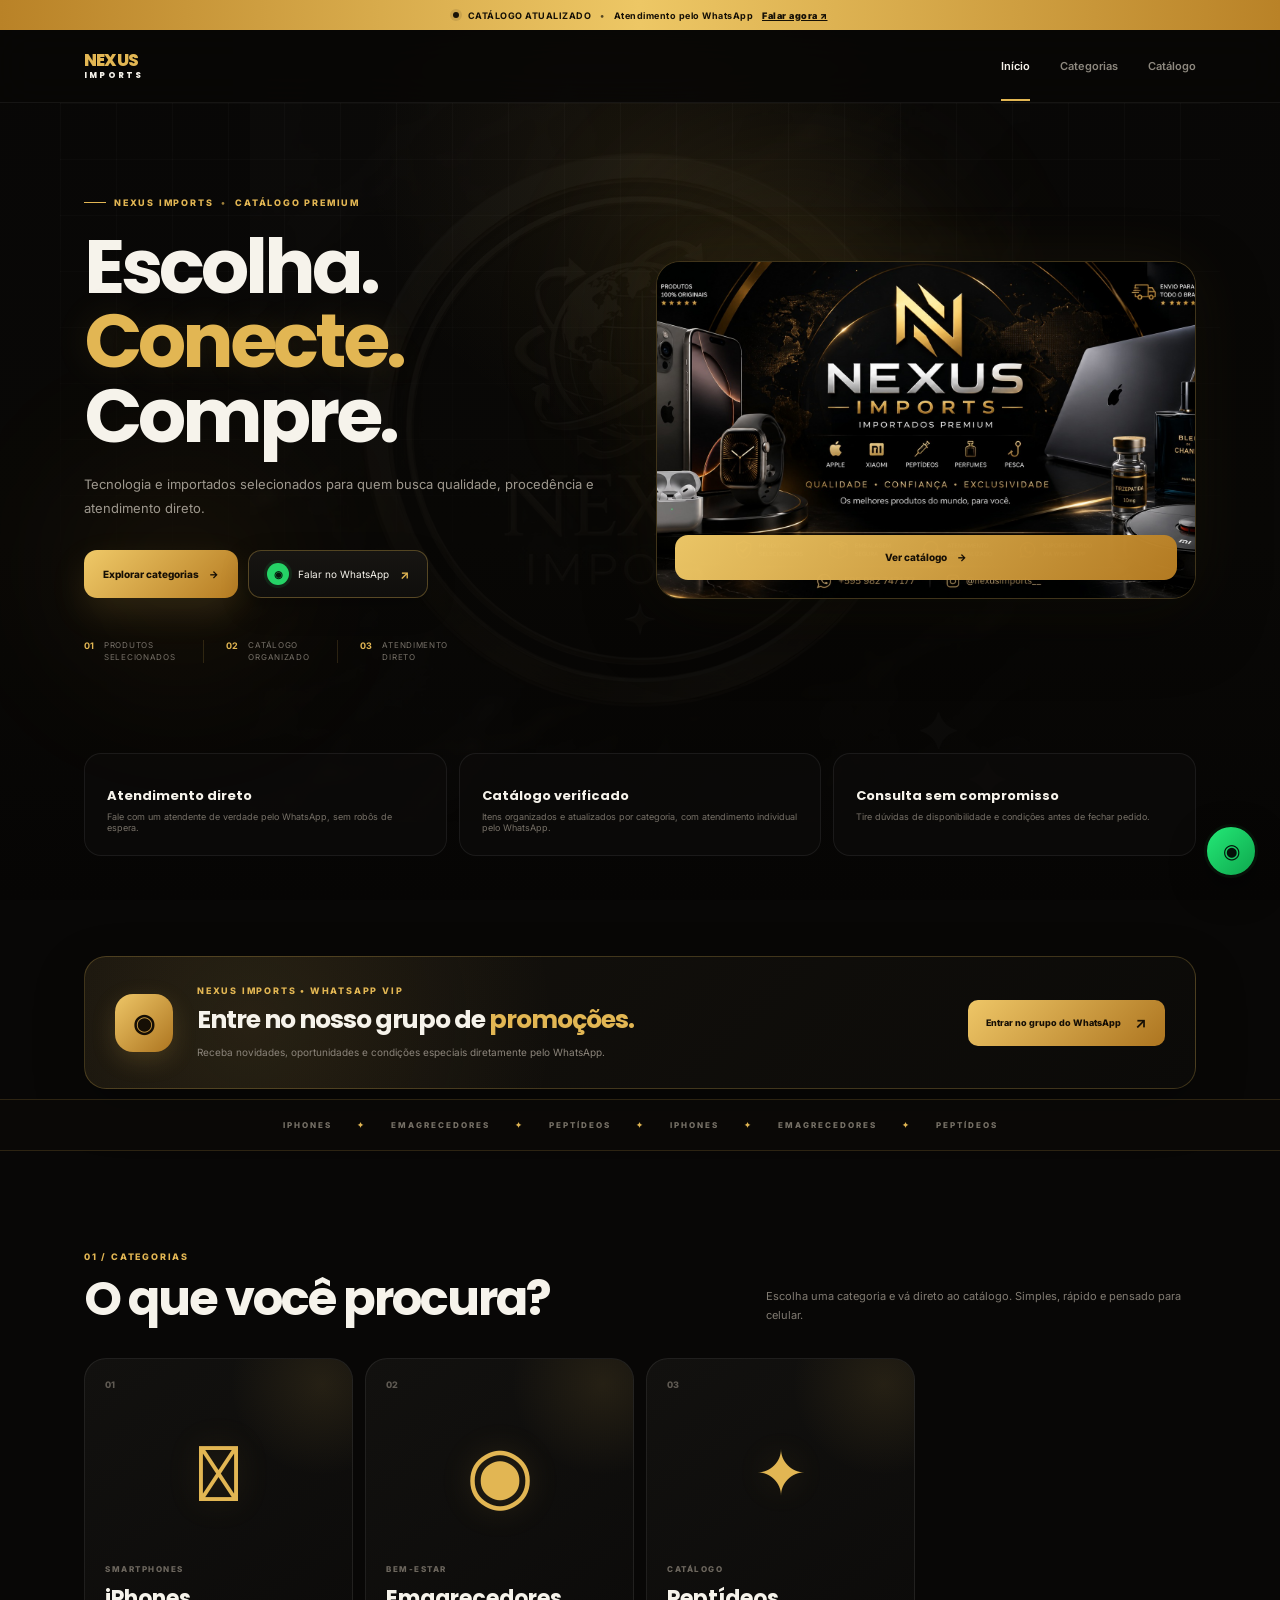
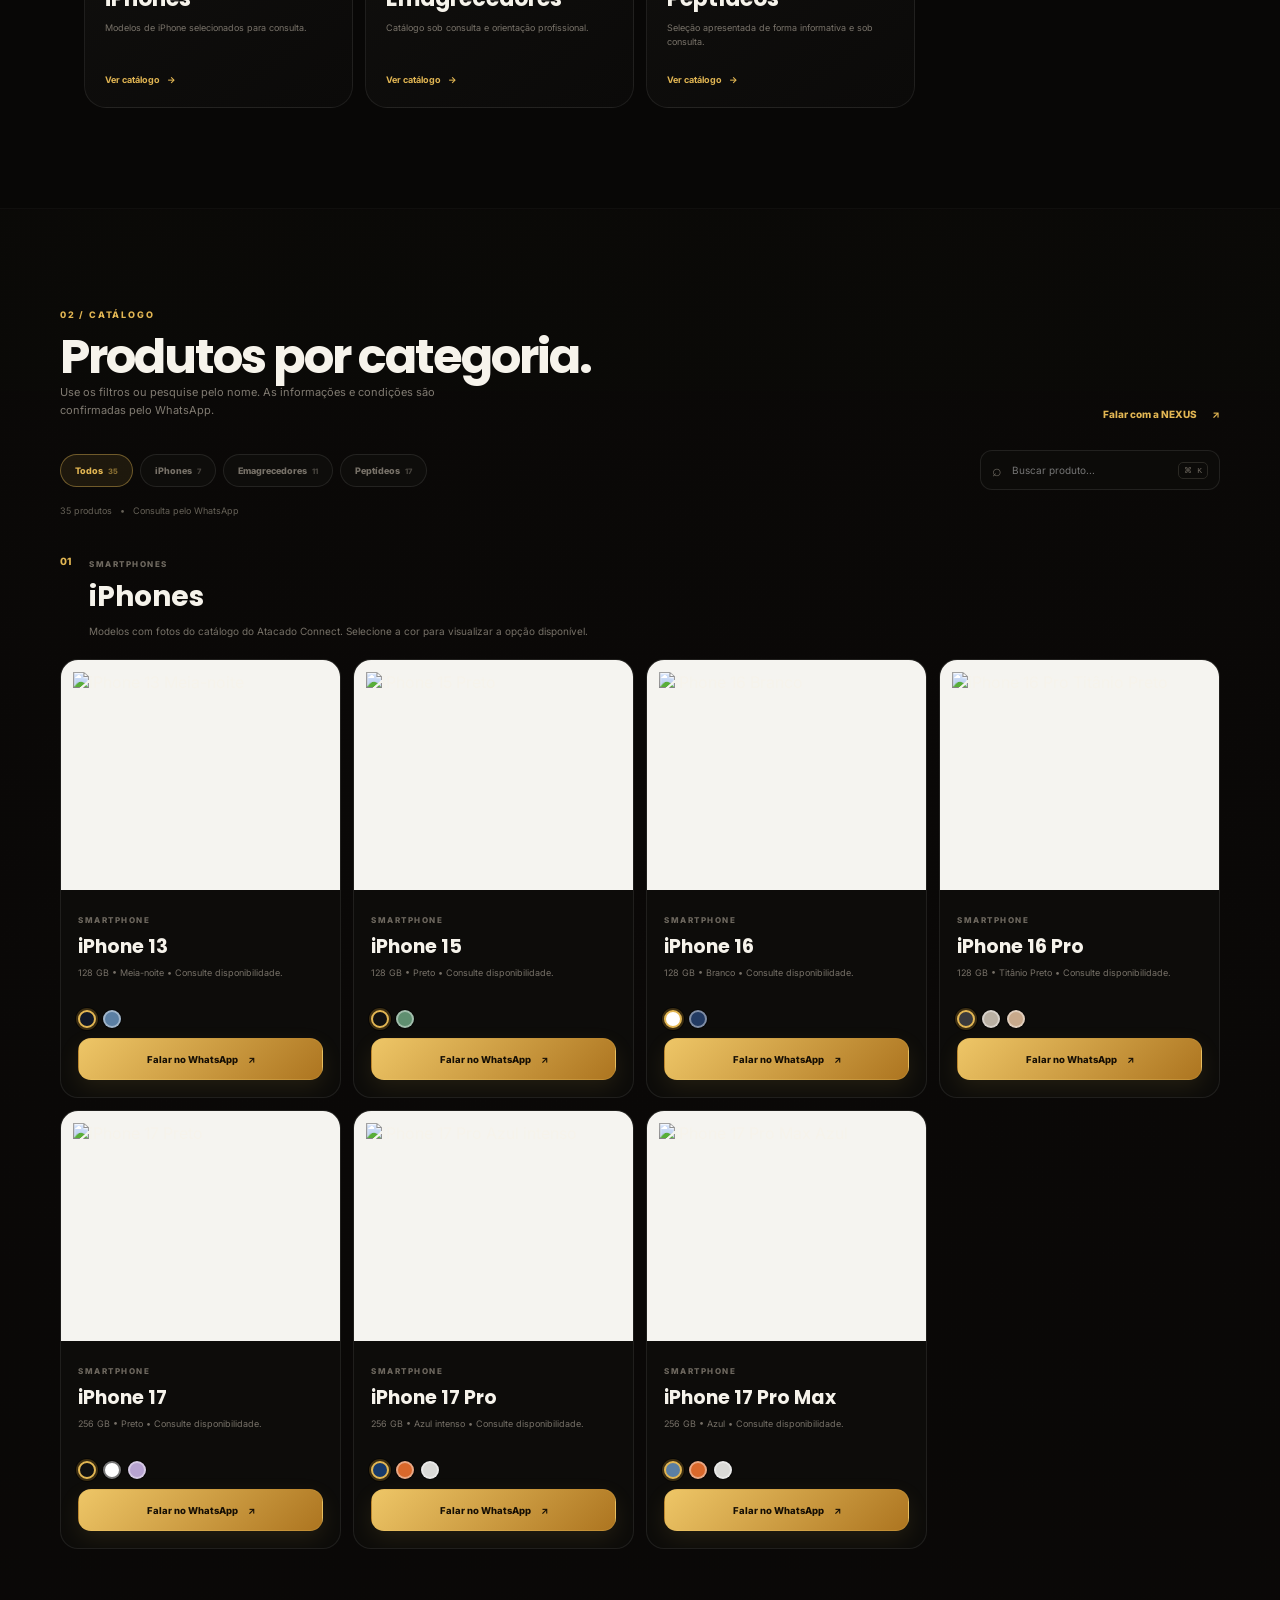
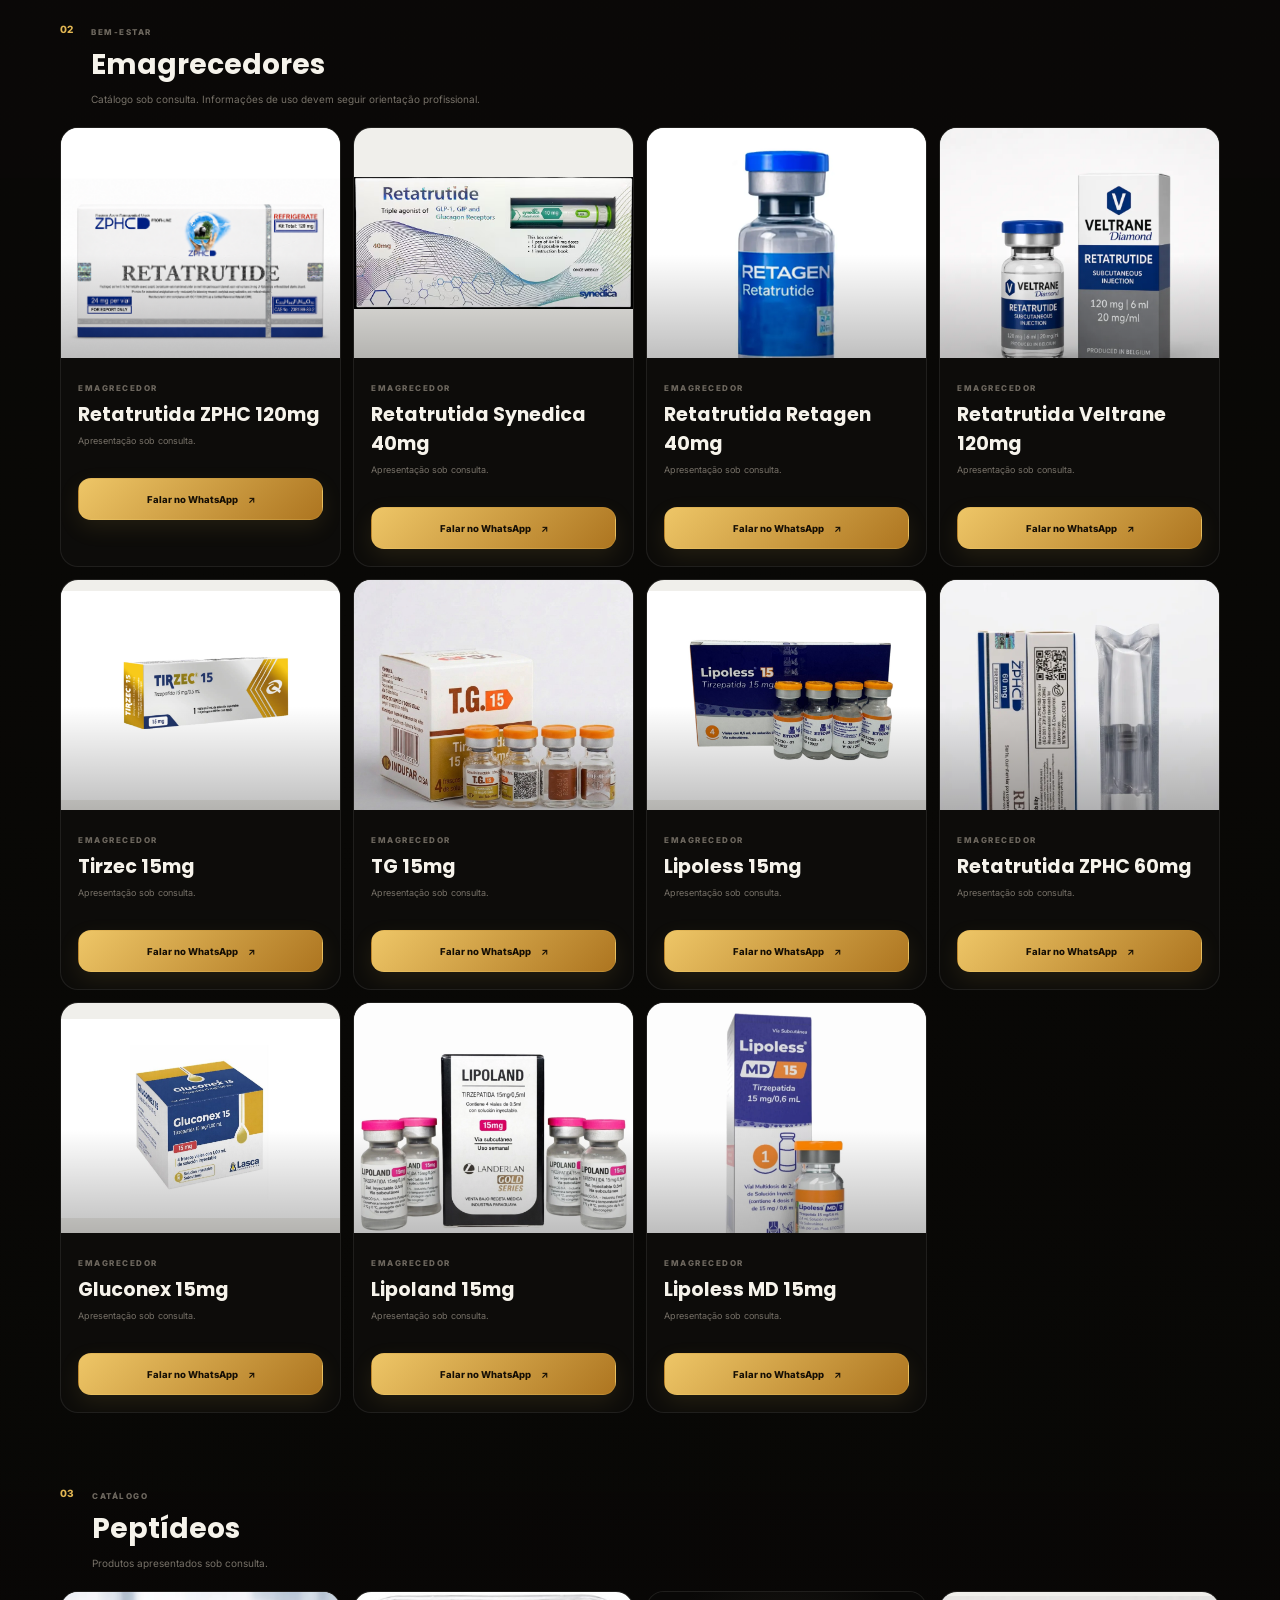
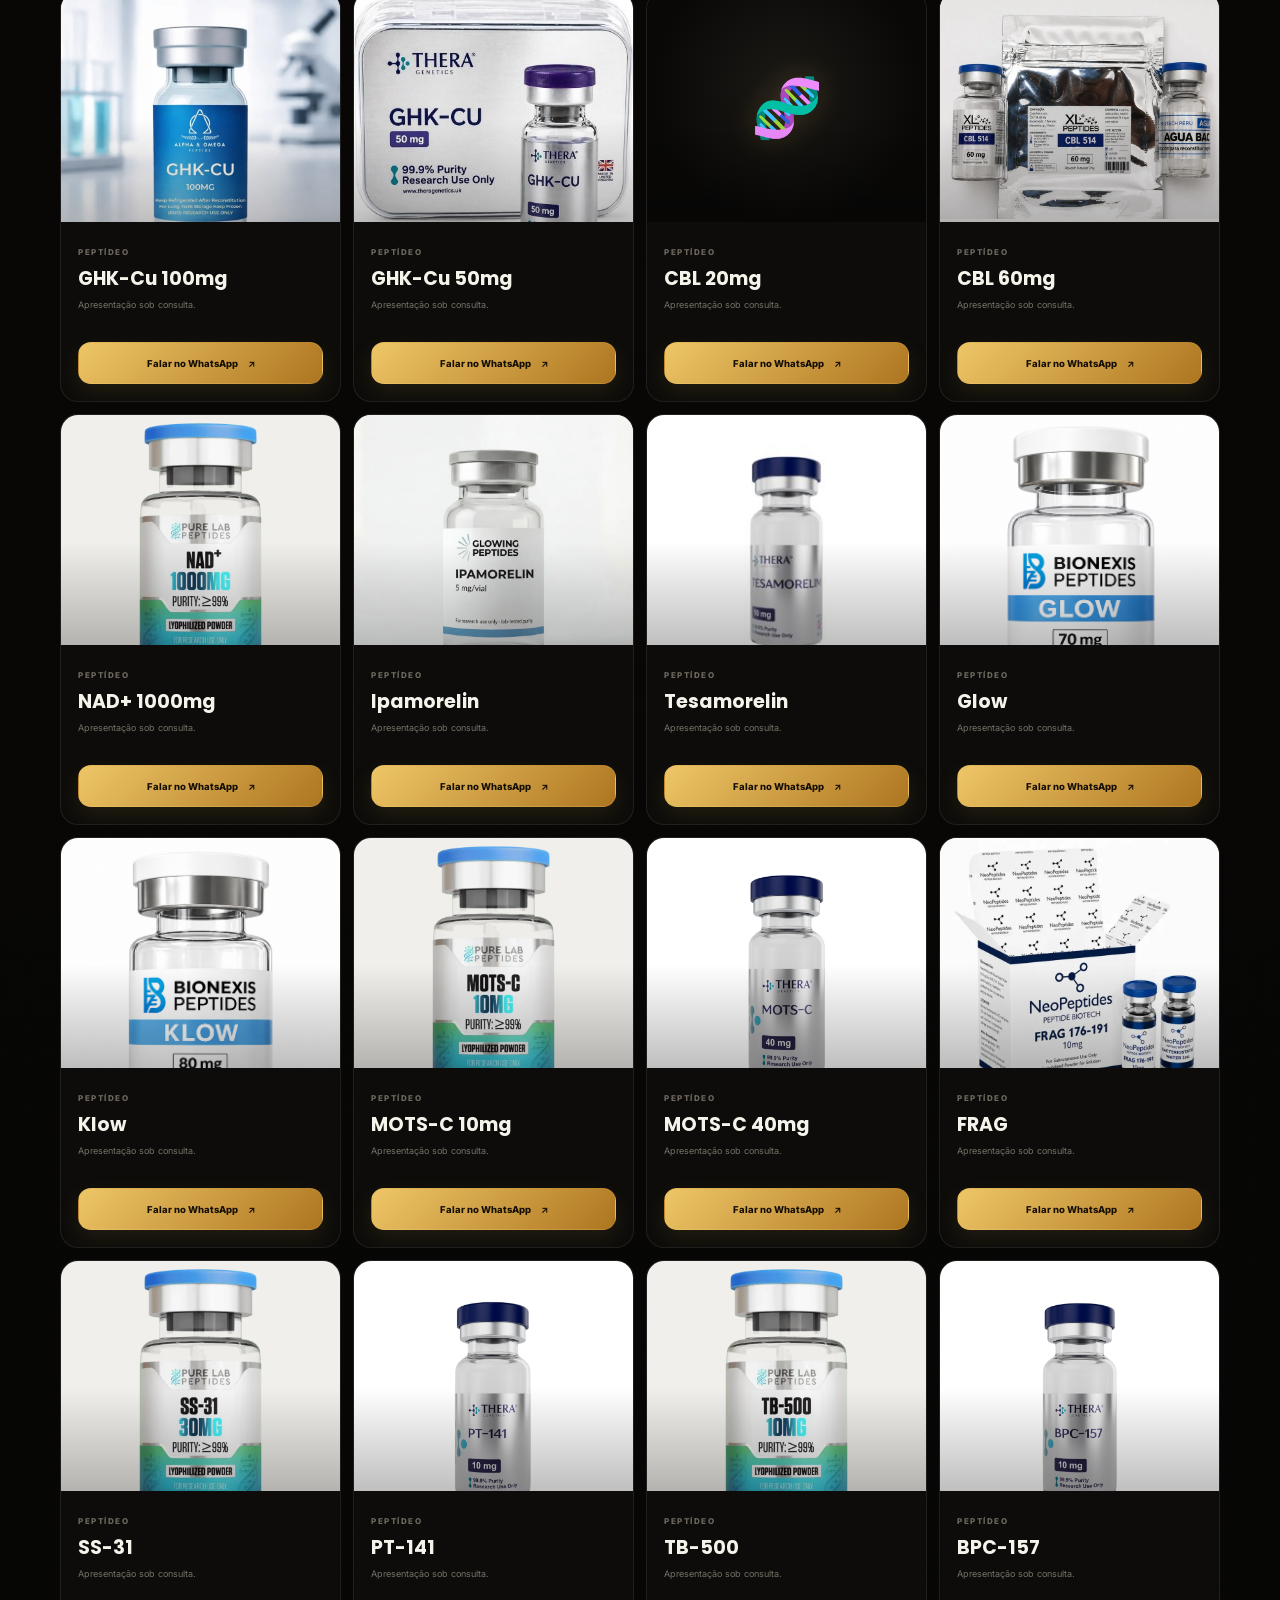
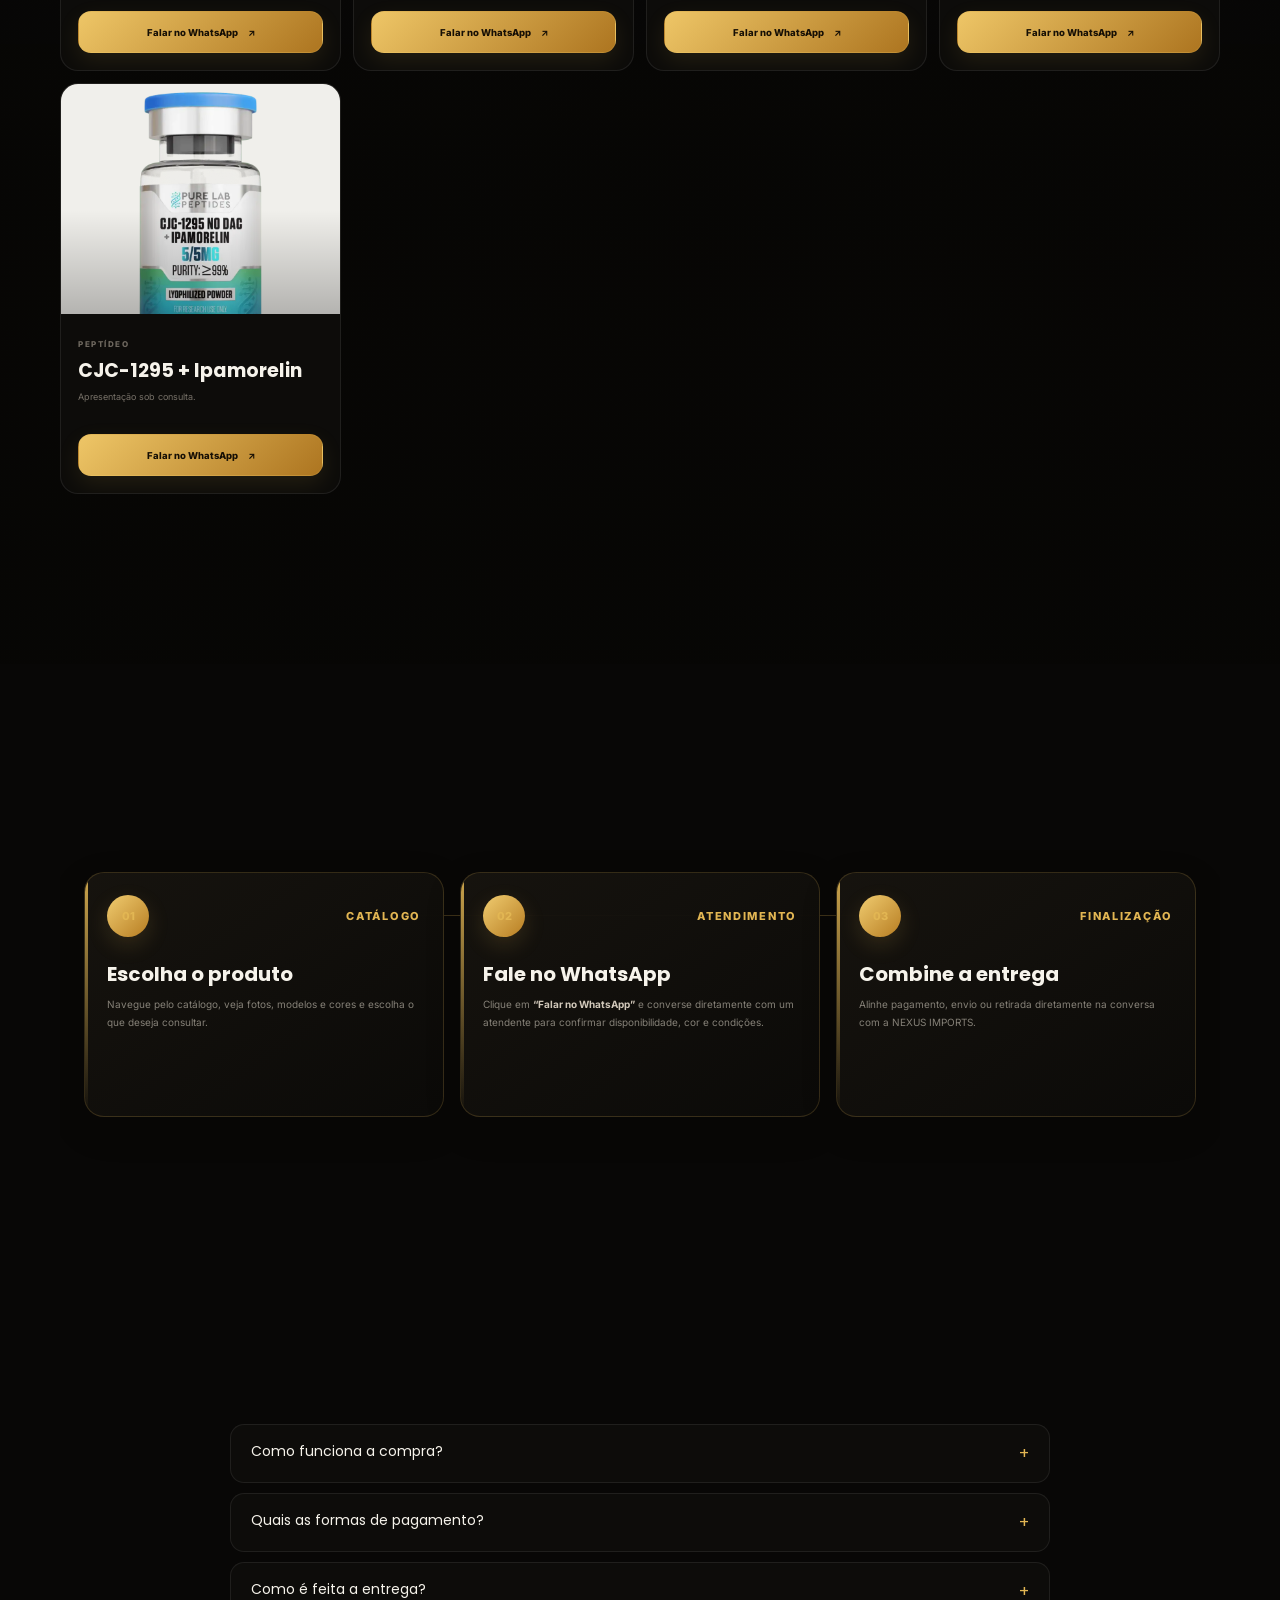
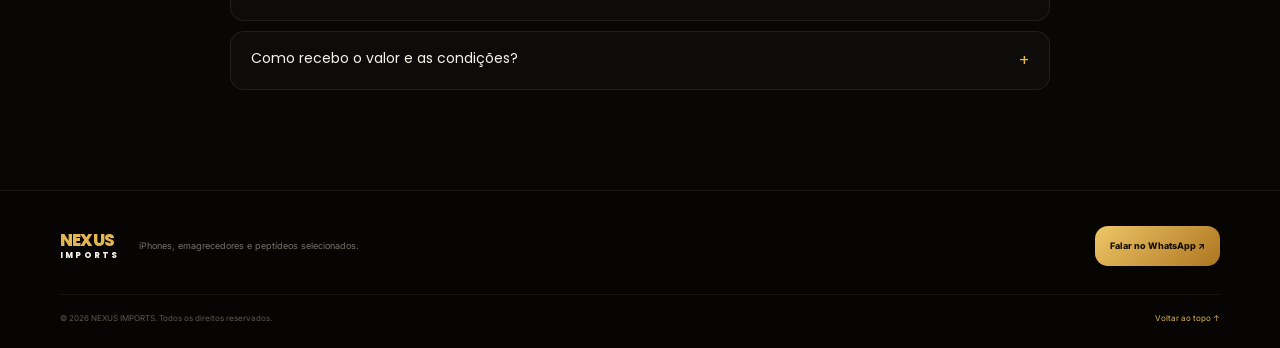
==== index.html @ c7cfa068 "Add files via upload" ====
<!DOCTYPE html>

<html lang="pt-BR">
<head>
<meta charset="utf-8"/>
<meta content="width=device-width, initial-scale=1.0, viewport-fit=cover" name="viewport"/>
<meta content="#080706" name="theme-color"/>
<meta content="NEXUS IMPORTS — catálogo premium de tecnologia e produtos importados. Consulte categorias e fale conosco pelo WhatsApp." name="description"/>
<meta content="NEXUS IMPORTS | Catálogo Premium" property="og:title"/>
<meta content="Tecnologia e importados selecionados. Explore o catálogo da NEXUS IMPORTS." property="og:description"/>
<meta content="website" property="og:type"/>
<meta content="assets/images/branding/nexus-hero.png" property="og:image"/>
<meta content="summary_large_image" name="twitter:card"/>
<title>NEXUS IMPORTS | Catálogo Premium</title>
<link href="assets/images/branding/nexus-logo.png" rel="icon"/>
<link href="https://fonts.googleapis.com" rel="preconnect"/>
<link crossorigin="" href="https://fonts.gstatic.com" rel="preconnect"/>
<link href="https://fonts.googleapis.com/css2?family=Inter:wght@400;500;600;700;800&amp;family=Poppins:wght@500;600;700;800&amp;display=swap" rel="stylesheet"/>
<link href="style.css" rel="stylesheet"/>
<script async="" src="https://www.googletagmanager.com/gtag/js?id=G-PEY85QZ86X"></script>
<script>
window.dataLayer = window.dataLayer || [];
function gtag(){dataLayer.push(arguments);}
gtag('js', new Date());
gtag('config', 'G-PEY85QZ86X');
</script>
</head>
<body>
<div class="announcement">
<span class="live-dot"></span><strong>CATÁLOGO ATUALIZADO</strong>
<span class="announcement-sep">•</span><span>Atendimento pelo WhatsApp</span>
<a data-wa-link="" href="#" rel="noopener" target="_blank">Falar agora ↗</a>
</div>
<header class="site-header" id="topo">
<div class="header-inner">
<a aria-label="NEXUS IMPORTS - início" class="brand" href="#inicio">
<span class="brand-text"><strong>NEXUS</strong><b>IMPORTS</b></span>
</a>
<nav aria-label="Navegação principal" class="nav" id="main-nav">
<a class="nav-link active" href="#inicio">Início</a>
<a class="nav-link" href="#categorias">Categorias</a>
<a class="nav-link" href="#catalogo">Catálogo</a>
</nav>
<button aria-controls="main-nav" aria-expanded="false" aria-label="Abrir menu" class="menu-btn" type="button"><span></span><span></span><span></span></button>
</div>
</header>
<main>
<section class="hero" id="inicio">
<div class="hero-grid-bg"></div><div class="hero-glow glow-a"></div><div class="hero-glow glow-b"></div>
<div class="hero-copy">
<div class="eyebrow"><span></span>NEXUS IMPORTS <i>•</i> CATÁLOGO PREMIUM</div>
<h1>Escolha.<br/><em>Conecte.</em><br/>Compre.</h1>
<p class="hero-sub">Tecnologia e importados selecionados para quem busca qualidade, procedência e atendimento direto.</p>
<div class="hero-actions">
<a class="primary-btn" href="#categorias">Explorar categorias <span>→</span></a>
<a class="secondary-btn" data-wa-link="" href="#" rel="noopener" target="_blank"><span class="wa-icon">◉</span><span>Falar no WhatsApp</span><b>↗</b></a>
</div>
<div aria-label="Benefícios" class="hero-proof">
<div><strong>01</strong><span>Produtos<br/>selecionados</span></div>
<div><strong>02</strong><span>Catálogo<br/>organizado</span></div>
<div><strong>03</strong><span>Atendimento<br/>direto</span></div>
</div>
</div>
<div class="hero-showcase hero-banner">
<img alt="NEXUS IMPORTS — Importados Premium" fetchpriority="high" src="assets/images/branding/nexus-hero.png"/>
<a class="banner-cta" href="#catalogo">Ver catálogo <span>→</span></a>
</div>
</section>
<div aria-label="Diferenciais NEXUS IMPORTS" class="trust-strip">
<div><strong>Atendimento direto</strong><p>Fale com um atendente de verdade pelo WhatsApp, sem robôs de espera.</p></div>
<div><strong>Catálogo verificado</strong><p>Itens organizados e atualizados por categoria, com atendimento individual pelo WhatsApp.</p></div>
<div><strong>Consulta sem compromisso</strong><p>Tire dúvidas de disponibilidade e condições antes de fechar pedido.</p></div>
</div>
<section aria-labelledby="promo-title" class="promo-group section-pad" id="promocoes">
<div class="promo-group-inner">
<div aria-hidden="true" class="promo-icon">◉</div>
<div class="promo-copy">
<span class="eyebrow">NEXUS IMPORTS • WHATSAPP VIP</span>
<h2 id="promo-title">Entre no nosso grupo de <em>promoções.</em></h2>
<p>Receba novidades, oportunidades e condições especiais diretamente pelo WhatsApp.</p>
</div>
<a class="promo-group-btn" href="https://chat.whatsapp.com/Ej7i8DDg83OEjPmyJZmHQh" rel="noopener noreferrer" target="_blank">
<span>Entrar no grupo do WhatsApp</span><b>↗</b>
</a>
</div>
</section>
<section aria-label="Categorias disponíveis" class="ticker">
<div class="ticker-track"><span>IPHONES</span><i>✦</i><span>EMAGRECEDORES</span><i>✦</i><span>PEPTÍDEOS</span><i>✦</i><span>IPHONES</span><i>✦</i><span>EMAGRECEDORES</span><i>✦</i><span>PEPTÍDEOS</span></div>
</section>
<section class="categories section-pad" id="categorias">
<div class="section-head">
<div><span class="eyebrow">01 / CATEGORIAS</span><h2>O que você procura?</h2></div>
<p>Escolha uma categoria e vá direto ao catálogo. Simples, rápido e pensado para celular.</p>
</div>
<div class="category-grid"><a class="category-card category-apple" data-filter-link="iphones" href="#catalogo"><div class="category-number">01</div><div class="category-art apple-art"></div><div class="category-content"><span>SMARTPHONES</span><h3>iPhones</h3><p>Modelos de iPhone selecionados para consulta.</p><b>Ver catálogo <i>→</i></b></div></a><a class="category-card" data-filter-link="emagrecedores" href="#catalogo"><div class="category-number">02</div><div class="category-art emagrecedores-art">◉</div><div class="category-content"><span>BEM-ESTAR</span><h3>Emagrecedores</h3><p>Catálogo sob consulta e orientação profissional.</p><b>Ver catálogo <i>→</i></b></div></a><a class="category-card" data-filter-link="peptideos" href="#catalogo"><div class="category-number">03</div><div class="category-art peptide-art">✦</div><div class="category-content"><span>CATÁLOGO</span><h3>Peptídeos</h3><p>Seleção apresentada de forma informativa e sob consulta.</p><b>Ver catálogo <i>→</i></b></div></a></div>
</section>
<section class="catalog section-pad" id="catalogo">
<div class="catalog-heading">
<div><span class="eyebrow">02 / CATÁLOGO</span><h2>Produtos por categoria.</h2><p>Use os filtros ou pesquise pelo nome. As informações e condições são confirmadas pelo WhatsApp.</p></div>
<a class="catalog-whatsapp" data-wa-link="" href="#" rel="noopener" target="_blank"><span>Falar com a NEXUS</span><b>↗</b></a>
</div>
<div class="catalog-toolbar">
<div aria-label="Filtrar catálogo" class="catalog-tabs" role="tablist"><button aria-selected="true" class="catalog-tab active" data-category="todos" role="tab" type="button">Todos <small>35</small></button><button aria-selected="false" class="catalog-tab" data-category="iphones" role="tab" type="button">iPhones <small>7</small></button><button aria-selected="false" class="catalog-tab" data-category="emagrecedores" role="tab" type="button">Emagrecedores <small>11</small></button><button aria-selected="false" class="catalog-tab" data-category="peptideos" role="tab" type="button">Peptídeos <small>17</small></button></div>
<label class="catalog-search"><span>⌕</span><input autocomplete="off" id="catalog-search" placeholder="Buscar produto..." type="search"/><kbd>⌘ K</kbd></label>
</div>
<div class="catalog-result"><span id="result-count">35 produtos</span><span>•</span><span>Consulta pelo WhatsApp</span></div>
<div class="catalog-sections"><section aria-labelledby="title-iphones" class="catalog-category" data-category="iphones"><div class="category-title"><div class="category-index">01</div><div><span>SMARTPHONES</span><h3 id="title-iphones">iPhones</h3><p>Modelos com fotos do catálogo do Atacado Connect. Selecione a cor para visualizar a opção disponível.</p></div></div><div class="catalog-product-grid">
<article class="catalog-product" data-name="iphone 13" data-search="iphone 13 apple smartphone celular 128gb meia noite azul"><div class="catalog-product-image product-photo"><img alt="iPhone 13 meia-noite" class="iphone-color-image" height="1000" loading="lazy" referrerpolicy="no-referrer" src="https://cdn.atacadoconnect.com/produtos/1425154/cel-apple-iphone-13-128gb4-a2633-hn-61-midnight-1425154-izqmt.webp" width="1000"/></div><div class="catalog-product-info"><span>SMARTPHONE</span><h4>iPhone 13</h4><p class="iphone-color-label">128 GB • Consulte cores e disponibilidade.</p><div aria-label="Cores disponíveis" class="iphone-colors"><button aria-label="Selecionar Meia-noite" class="color-dot" data-color="Meia-noite" data-image="https://cdn.atacadoconnect.com/produtos/1425154/cel-apple-iphone-13-128gb4-a2633-hn-61-midnight-1425154-izqmt.webp" style="--swatch:#111827" title="Meia-noite" type="button"></button><button aria-label="Selecionar Azul" class="color-dot" data-color="Azul" data-image="https://cdn.atacadoconnect.com/produtos/1425161/cel-apple-iphone-13-128gb4-a2633-hn-61-blue-1425161-ph9rn.webp" style="--swatch:#5b7fa3" title="Azul" type="button"></button></div><button class="product-action" data-wa="iPhone 13">Falar no WhatsApp <b>↗</b></button></div></article><article class="catalog-product" data-name="iphone 15" data-search="iphone 15 apple smartphone celular 128gb preto verde"><div class="catalog-product-image product-photo"><img alt="iPhone 15 preto" class="iphone-color-image" height="1000" loading="lazy" referrerpolicy="no-referrer" src="https://cdn.atacadoconnect.com/produtos/1162240/apple-iphone-15-128gb-6gb-ram-tela-6-1-preto-somente-aparelho-1162240-72984.webp" width="1000"/></div><div class="catalog-product-info"><span>SMARTPHONE</span><h4>iPhone 15</h4><p class="iphone-color-label">128 GB • Consulte cores e disponibilidade.</p><div aria-label="Cores disponíveis" class="iphone-colors"><button aria-label="Selecionar Preto" class="color-dot" data-color="Preto" data-image="https://cdn.atacadoconnect.com/produtos/1162240/apple-iphone-15-128gb-6gb-ram-tela-6-1-preto-somente-aparelho-1162240-72984.webp" style="--swatch:#111111" title="Preto" type="button"></button><button aria-label="Selecionar Verde" class="color-dot" data-color="Verde" data-image="https://cdn.atacadoconnect.com/produtos/1230291/apple-iphone-15-swap-a-128gb-6gb-ram-tela-6-1-verde-somente-aparelho-1230291-33348.webp" style="--swatch:#5f8f70" title="Verde" type="button"></button></div><button class="product-action" data-wa="iPhone 15">Falar no WhatsApp <b>↗</b></button></div></article><article class="catalog-product" data-name="iphone 16" data-search="iphone 16 apple smartphone celular 128gb branco ultramarino"><div class="catalog-product-image product-photo"><img alt="iPhone 16 branco" class="iphone-color-image" height="1000" loading="lazy" referrerpolicy="no-referrer" src="https://cdn.atacadoconnect.com/produtos/1425123/cel-apple-iphone-16-128gb8-a3288-cha-61-white-dsfisic-1425123-cphq2.webp" width="1000"/></div><div class="catalog-product-info"><span>SMARTPHONE</span><h4>iPhone 16</h4><p class="iphone-color-label">128 GB • Consulte cores e disponibilidade.</p><div aria-label="Cores disponíveis" class="iphone-colors"><button aria-label="Selecionar Branco" class="color-dot" data-color="Branco" data-image="https://cdn.atacadoconnect.com/produtos/1425123/cel-apple-iphone-16-128gb8-a3288-cha-61-white-dsfisic-1425123-cphq2.webp" style="--swatch:#ffffff" title="Branco" type="button"></button><button aria-label="Selecionar Ultramarino" class="color-dot" data-color="Ultramarino" data-image="https://cdn.atacadoconnect.com/produtos/1129601/apple-iphone-16-a3287-hn-a-128gb-8gb-ram-tela-6-1-ultramarino-1129601-38917.webp" style="--swatch:#233b63" title="Ultramarino" type="button"></button></div><button class="product-action" data-wa="iPhone 16">Falar no WhatsApp <b>↗</b></button></div></article><article class="catalog-product" data-name="iphone 16 pro" data-search="iphone 16 pro apple smartphone celular 128gb preto natural branco deserto"><div class="catalog-product-image product-photo"><img alt="iPhone 16 Pro titânio preto" class="iphone-color-image" height="1000" loading="lazy" referrerpolicy="no-referrer" src="https://cdn.atacadoconnect.com/produtos/1425147/cel-apple-iphone-16-pro-128gb8-a3083-lla-63-blackt-esim-1425147-6cmfk.webp" width="1000"/></div><div class="catalog-product-info"><span>SMARTPHONE</span><h4>iPhone 16 Pro</h4><p class="iphone-color-label">128 GB • Consulte cores e disponibilidade.</p><div aria-label="Cores disponíveis" class="iphone-colors"><button aria-label="Selecionar Titânio Preto" class="color-dot" data-color="Titânio Preto" data-image="https://cdn.atacadoconnect.com/produtos/1425147/cel-apple-iphone-16-pro-128gb8-a3083-lla-63-blackt-esim-1425147-6cmfk.webp" style="--swatch:#3b3b3d" title="Titânio Preto" type="button"></button><button aria-label="Selecionar Titânio Natural" class="color-dot" data-color="Titânio Natural" data-image="https://cdn.atacadoconnect.com/produtos/1128864/apple-iphone-16-pro-a3083-ll-a-128gb-esim-tela-6-3-titanio-natural-1128864-58491.webp" style="--swatch:#b9b0a3" title="Titânio Natural" type="button"></button><button aria-label="Selecionar Titânio Deserto" class="color-dot" data-color="Titânio Deserto" data-image="https://cdn.atacadoconnect.com/produtos/1215281/apple-iphone-16-pro-swap-a-128gb-esim-tela-6-3-titanio-deserto-nao-ativado-somente-aparelho-1215281-45357.webp" style="--swatch:#c8a98b" title="Titânio Deserto" type="button"></button></div><button class="product-action" data-wa="iPhone 16 Pro">Falar no WhatsApp <b>↗</b></button></div></article><article class="catalog-product" data-name="iphone 17" data-search="iphone 17 apple smartphone celular 256gb preto branco lavanda"><div class="catalog-product-image product-photo"><img alt="iPhone 17 preto" class="iphone-color-image" height="1000" loading="lazy" referrerpolicy="no-referrer" src="https://cdn.atacadoconnect.com/produtos/1286359/apple-iphone-17-a3519-4j-256gb-8gb-ram-preto-1286359-27296.webp" width="1000"/></div><div class="catalog-product-info"><span>SMARTPHONE</span><h4>iPhone 17</h4><p class="iphone-color-label">256 GB • Consulte cores e disponibilidade.</p><div aria-label="Cores disponíveis" class="iphone-colors"><button aria-label="Selecionar Preto" class="color-dot" data-color="Preto" data-image="https://cdn.atacadoconnect.com/produtos/1286359/apple-iphone-17-a3519-4j-256gb-8gb-ram-preto-1286359-27296.webp" style="--swatch:#111111" title="Preto" type="button"></button><button aria-label="Selecionar Branco" class="color-dot" data-color="Branco" data-image="https://cdn.atacadoconnect.com/produtos/1286380/apple-iphone-17-a3519-4j-256gb-8gb-ram-tela-6-3-branco-1286380-55034.webp" style="--swatch:#ffffff" title="Branco" type="button"></button><button aria-label="Selecionar Lavanda" class="color-dot" data-color="Lavanda" data-image="https://cdn.atacadoconnect.com/produtos/1392173/cel-apple-iphone-17-256gb8-a3258-ll-63-lavender-esim-so-py-1392173-5athq.webp" style="--swatch:#b7a3d1" title="Lavanda" type="button"></button></div><button class="product-action" data-wa="iPhone 17">Falar no WhatsApp <b>↗</b></button></div></article><article class="catalog-product" data-name="iphone 17 pro" data-search="iphone 17 pro apple smartphone celular 256gb azul intenso laranja cósmico prata"><div class="catalog-product-image product-photo"><img alt="iPhone 17 Pro azul intenso" class="iphone-color-image" height="1000" loading="lazy" referrerpolicy="no-referrer" src="https://cdn.atacadoconnect.com/produtos/1306941/apple-iphone-17-pro-a3522-4j-256gb-esim-tela-6-3-azul-intenso-1306941-84577.webp" width="1000"/></div><div class="catalog-product-info"><span>SMARTPHONE</span><h4>iPhone 17 Pro</h4><p class="iphone-color-label">256 GB • Azul intenso • Referência A3522.</p><div aria-label="Cores disponíveis" class="iphone-colors"><button aria-label="Selecionar Azul intenso" class="color-dot" data-color="Azul intenso" data-image="https://cdn.atacadoconnect.com/produtos/1306941/apple-iphone-17-pro-a3522-4j-256gb-esim-tela-6-3-azul-intenso-1306941-84577.webp" style="--swatch:#173a6b" title="Azul intenso" type="button"></button><button aria-label="Selecionar Laranja Cósmico" class="color-dot" data-color="Laranja Cósmico" data-image="https://cdn.atacadoconnect.com/produtos/1324112/apple-iphone-17-pro-a3522-vc-256gb-esim-tela-6-3-laranja-cosmico-1324112-02564.webp" style="--swatch:#d9682b" title="Laranja Cósmico" type="button"></button><button aria-label="Selecionar Prata" class="color-dot" data-color="Prata" data-image="https://cdn.atacadoconnect.com/produtos/1306934/apple-iphone-17-pro-a3522-4j-256gb-esim-tela-6-3-prata-1306934-44213.webp" style="--swatch:#d9d9d6" title="Prata" type="button"></button></div><button class="product-action" data-wa="iPhone 17 Pro">Falar no WhatsApp <b>↗</b></button></div></article><article class="catalog-product" data-name="iphone 17 pro max" data-search="iphone 17 pro max apple smartphone celular 256gb azul laranja cósmico prata"><div class="catalog-product-image product-photo"><img alt="iPhone 17 Pro Max azul" class="iphone-color-image" height="1000" loading="lazy" referrerpolicy="no-referrer" src="https://cdn.atacadoconnect.com/produtos/1274974/apple-iphone-17-pro-max-a3257-ll-256gb-12gb-ram-esim-tela-6-9-azul-1274974-58342.webp" width="1000"/></div><div class="catalog-product-info"><span>SMARTPHONE</span><h4>iPhone 17 Pro Max</h4><p class="iphone-color-label">256 GB • Consulte cores e disponibilidade.</p><div aria-label="Cores disponíveis" class="iphone-colors"><button aria-label="Selecionar Azul" class="color-dot" data-color="Azul" data-image="https://cdn.atacadoconnect.com/produtos/1274974/apple-iphone-17-pro-max-a3257-ll-256gb-12gb-ram-esim-tela-6-9-azul-1274974-58342.webp" style="--swatch:#5b7fa3" title="Azul" type="button"></button><button aria-label="Selecionar Laranja Cósmico" class="color-dot" data-color="Laranja Cósmico" data-image="https://cdn.atacadoconnect.com/produtos/1274967/apple-iphone-17-pro-max-a3257-ll-256gb-12gb-ram-esim-tela-6-9-laranja-cosmico-1274967-15111.webp" style="--swatch:#d9682b" title="Laranja Cósmico" type="button"></button><button aria-label="Selecionar Prata" class="color-dot" data-color="Prata" data-image="https://cdn.atacadoconnect.com/produtos/1274950/apple-iphone-17-pro-max-a3257-ll-256gb-12gb-ram-esim-tela-6-9-prata-1274950-26919.webp" style="--swatch:#d9d9d6" title="Prata" type="button"></button></div><button class="product-action" data-wa="iPhone 17 Pro Max">Falar no WhatsApp <b>↗</b></button></div></article></div></section><section aria-labelledby="title-emagrecedores" class="catalog-category" data-category="emagrecedores">
<div class="category-title"><div class="category-index">02</div><div><span>BEM-ESTAR</span><h3 id="title-emagrecedores">Emagrecedores</h3><p>Catálogo sob consulta. Informações de uso devem seguir orientação profissional.</p></div></div><div class="catalog-product-grid"><article class="catalog-product" data-name="retatrutida zphc 120mg" data-search="retatrutida zphc 120mg emagrecedor"><div class="catalog-product-image real-product"><img alt="Retatrutida ZPHC 120mg" height="480" loading="lazy" src="assets/images/emagrecedores/retatrutida-zphc-120.jpg" width="640"/></div><div class="catalog-product-info"><span>EMAGRECEDOR</span><h4>Retatrutida ZPHC 120mg</h4><p>Apresentação sob consulta.</p><button class="product-action" data-wa="Retatrutida ZPHC 120mg">Falar no WhatsApp <b>↗</b></button></div></article><article class="catalog-product" data-name="retatrutida synedica 40mg" data-search="retatrutida synedica 40mg emagrecedor"><div class="catalog-product-image real-product"><img alt="Retatrutida Synedica 40mg" height="480" loading="lazy" src="assets/images/emagrecedores/retatrutida-synedica-40.jpg" width="640"/></div><div class="catalog-product-info"><span>EMAGRECEDOR</span><h4>Retatrutida Synedica 40mg</h4><p>Apresentação sob consulta.</p><button class="product-action" data-wa="Retatrutida Synedica 40mg">Falar no WhatsApp <b>↗</b></button></div></article><article class="catalog-product" data-name="retatrutida retagen 40mg" data-search="retatrutida retagen 40mg emagrecedor"><div class="catalog-product-image real-product"><img alt="Retatrutida Retagen 40mg" height="640" loading="lazy" src="assets/images/emagrecedores/retagen-40.webp" width="640"/></div><div class="catalog-product-info"><span>EMAGRECEDOR</span><h4>Retatrutida Retagen 40mg</h4><p>Apresentação sob consulta.</p><button class="product-action" data-wa="Retatrutida Retagen 40mg">Falar no WhatsApp <b>↗</b></button></div></article><article class="catalog-product" data-name="retatrutida veltrane 120mg" data-search="retatrutida veltrane 120mg emagrecedor"><div class="catalog-product-image real-product"><img alt="Retatrutida Veltrane 120mg" height="640" loading="lazy" src="assets/images/emagrecedores/veltrane-120.webp" width="640"/></div><div class="catalog-product-info"><span>EMAGRECEDOR</span><h4>Retatrutida Veltrane 120mg</h4><p>Apresentação sob consulta.</p><button class="product-action" data-wa="Retatrutida Veltrane 120mg">Falar no WhatsApp <b>↗</b></button></div></article><article class="catalog-product" data-name="tirzec 15mg" data-search="tirzec 15mg emagrecedor"><div class="catalog-product-image real-product"><img alt="Tirzec 15mg" height="768" loading="lazy" src="assets/images/emagrecedores/tirzec-15.jpg" width="1024"/></div><div class="catalog-product-info"><span>EMAGRECEDOR</span><h4>Tirzec 15mg</h4><p>Apresentação sob consulta.</p><button class="product-action" data-wa="Tirzec 15mg">Falar no WhatsApp <b>↗</b></button></div></article><article class="catalog-product" data-name="tg 15mg" data-search="tg 15mg emagrecedor"><div class="catalog-product-image real-product"><img alt="TG 15mg" loading="lazy" src="assets/images/emagrecedores/tg-15.jpg"/></div><div class="catalog-product-info"><span>EMAGRECEDOR</span><h4>TG 15mg</h4><p>Apresentação sob consulta.</p><button class="product-action" data-wa="TG 15mg">Falar no WhatsApp <b>↗</b></button></div></article><article class="catalog-product" data-name="lipoless 15mg" data-search="lipoless 15mg emagrecedor"><div class="catalog-product-image real-product"><img alt="Lipoless 15mg" height="768" loading="lazy" src="assets/images/emagrecedores/lipoless-15-4amp.jpg" width="1024"/></div><div class="catalog-product-info"><span>EMAGRECEDOR</span><h4>Lipoless 15mg</h4><p>Apresentação sob consulta.</p><button class="product-action" data-wa="Lipoless 15mg">Falar no WhatsApp <b>↗</b></button></div></article><article class="catalog-product" data-name="retatrutida zphc 60mg" data-search="retatrutida zphc 60mg emagrecedor"><div class="catalog-product-image real-product"><img alt="Retatrutida ZPHC 60mg" height="1365" loading="lazy" src="assets/images/emagrecedores/retatrutida-zphc-60.webp" width="768"/></div><div class="catalog-product-info"><span>EMAGRECEDOR</span><h4>Retatrutida ZPHC 60mg</h4><p>Apresentação sob consulta.</p><button class="product-action" data-wa="Retatrutida ZPHC 60mg">Falar no WhatsApp <b>↗</b></button></div></article><article class="catalog-product" data-name="gluconex 15mg" data-search="gluconex 15mg tirzepatida emagrecedor"><div class="catalog-product-image real-product"><img alt="Gluconex 15mg" height="1115" loading="lazy" src="assets/images/emagrecedores/gluconex-15.webp" width="1115"/></div><div class="catalog-product-info"><span>EMAGRECEDOR</span><h4>Gluconex 15mg</h4><p>Apresentação sob consulta.</p><button class="product-action" data-wa="Gluconex 15mg">Falar no WhatsApp <b>↗</b></button></div></article><article class="catalog-product" data-name="lipoland 15mg" data-search="lipoland 15mg tirzepatida emagrecedor"><div class="catalog-product-image real-product"><img alt="Lipoland 15mg" height="1024" loading="lazy" src="assets/images/emagrecedores/lipoland-15.webp" width="1024"/></div><div class="catalog-product-info"><span>EMAGRECEDOR</span><h4>Lipoland 15mg</h4><p>Apresentação sob consulta.</p><button class="product-action" data-wa="Lipoland 15mg">Falar no WhatsApp <b>↗</b></button></div></article><article class="catalog-product" data-name="lipoless md 15mg" data-search="lipoless md 15mg tirzepatida emagrecedor"><div class="catalog-product-image real-product"><img alt="Lipoless MD 15mg" height="1000" loading="lazy" src="assets/images/emagrecedores/lipoless-md-15.webp" width="1000"/></div><div class="catalog-product-info"><span>EMAGRECEDOR</span><h4>Lipoless MD 15mg</h4><p>Apresentação sob consulta.</p><button class="product-action" data-wa="Lipoless MD 15mg">Falar no WhatsApp <b>↗</b></button></div></article></div></section><section aria-labelledby="title-peptideos" class="catalog-category" data-category="peptideos">
<div class="category-title"><div class="category-index">03</div><div><span>CATÁLOGO</span><h3 id="title-peptideos">Peptídeos</h3><p>Produtos apresentados sob consulta.</p></div></div><div class="catalog-product-grid"><article class="catalog-product" data-name="ghk-cu 100mg" data-search="ghk-cu 100mg peptideo"><div class="catalog-product-image simple-box real-product"><img alt="GHK-Cu 100mg" height="640" loading="lazy" src="assets/images/peptideos/ghk-cu-100-alpha.webp" width="640"/></div><div class="catalog-product-info"><span>PEPTÍDEO</span><h4>GHK-Cu 100mg</h4><p>Apresentação sob consulta.</p><button class="product-action" data-wa="GHK-Cu 100mg">Falar no WhatsApp <b>↗</b></button></div></article><article class="catalog-product" data-name="ghk-cu 50mg" data-search="ghk-cu 50mg peptideo"><div class="catalog-product-image simple-box"><img alt="GHK-Cu 50mg" height="480" loading="lazy" src="assets/images/peptideos/ghk-cu-50.jpg" width="640"/></div><div class="catalog-product-info"><span>PEPTÍDEO</span><h4>GHK-Cu 50mg</h4><p>Apresentação sob consulta.</p><button class="product-action" data-wa="GHK-Cu 50mg">Falar no WhatsApp <b>↗</b></button></div></article><article class="catalog-product" data-name="cbl 20mg" data-search="cbl 20mg peptideo"><div class="catalog-product-image simple-box">🧬</div><div class="catalog-product-info"><span>PEPTÍDEO</span><h4>CBL 20mg</h4><p>Apresentação sob consulta.</p><button class="product-action" data-wa="CBL 20mg">Falar no WhatsApp <b>↗</b></button></div></article><article class="catalog-product" data-name="cbl 60mg" data-search="cbl 60mg peptideo"><div class="catalog-product-image simple-box real-product"><img alt="CBL 60mg" height="640" loading="lazy" src="assets/images/peptideos/cbl-60.webp" width="640"/></div><div class="catalog-product-info"><span>PEPTÍDEO</span><h4>CBL 60mg</h4><p>Apresentação sob consulta.</p><button class="product-action" data-wa="CBL 60mg">Falar no WhatsApp <b>↗</b></button></div></article><article class="catalog-product" data-name="nad+ 1000mg" data-search="nad+ 1000mg peptideo"><div class="catalog-product-image simple-box real-product"><img alt="NAD+ 1000mg" height="640" loading="lazy" src="assets/images/peptideos/nad-1000.webp" width="640"/></div><div class="catalog-product-info"><span>PEPTÍDEO</span><h4>NAD+ 1000mg</h4><p>Apresentação sob consulta.</p><button class="product-action" data-wa="NAD+ 1000mg">Falar no WhatsApp <b>↗</b></button></div></article><article class="catalog-product" data-name="ipamorelin" data-search="ipamorelin peptideo"><div class="catalog-product-image simple-box real-product"><img alt="Ipamorelin" height="640" loading="lazy" src="assets/images/peptideos/ipamorelin-5.webp" width="640"/></div><div class="catalog-product-info"><span>PEPTÍDEO</span><h4>Ipamorelin</h4><p>Apresentação sob consulta.</p><button class="product-action" data-wa="Ipamorelin">Falar no WhatsApp <b>↗</b></button></div></article><article class="catalog-product" data-name="tesamorelin" data-search="tesamorelin peptideo"><div class="catalog-product-image simple-box"><img alt="Tesamorelin" height="300" loading="lazy" src="assets/images/peptideos/tesamorelin-10.jpg" width="300"/></div><div class="catalog-product-info"><span>PEPTÍDEO</span><h4>Tesamorelin</h4><p>Apresentação sob consulta.</p><button class="product-action" data-wa="Tesamorelin">Falar no WhatsApp <b>↗</b></button></div></article><article class="catalog-product" data-name="glow" data-search="glow peptideo"><div class="catalog-product-image simple-box"><img alt="Glow" height="1120" loading="lazy" src="assets/images/peptideos/glow-70.jpg" width="1120"/></div><div class="catalog-product-info"><span>PEPTÍDEO</span><h4>Glow</h4><p>Apresentação sob consulta.</p><button class="product-action" data-wa="Glow">Falar no WhatsApp <b>↗</b></button></div></article><article class="catalog-product" data-name="klow" data-search="klow peptideo"><div class="catalog-product-image simple-box"><img alt="Klow" height="1120" loading="lazy" src="assets/images/peptideos/klow-80.jpg" width="1120"/></div><div class="catalog-product-info"><span>PEPTÍDEO</span><h4>Klow</h4><p>Apresentação sob consulta.</p><button class="product-action" data-wa="Klow">Falar no WhatsApp <b>↗</b></button></div></article><article class="catalog-product" data-name="mots-c 10mg" data-search="mots-c 10mg peptideo"><div class="catalog-product-image simple-box real-product"><img alt="MOTS-C 10mg" height="640" loading="lazy" src="assets/images/peptideos/mots-c-10.webp" width="640"/></div><div class="catalog-product-info"><span>PEPTÍDEO</span><h4>MOTS-C 10mg</h4><p>Apresentação sob consulta.</p><button class="product-action" data-wa="MOTS-C 10mg">Falar no WhatsApp <b>↗</b></button></div></article><article class="catalog-product" data-name="mots-c 40mg" data-search="mots-c 40mg peptideo"><div class="catalog-product-image simple-box"><img alt="MOTS-C 40mg" height="1024" loading="lazy" src="assets/images/peptideos/mots-c-40.jpg" width="1024"/></div><div class="catalog-product-info"><span>PEPTÍDEO</span><h4>MOTS-C 40mg</h4><p>Apresentação sob consulta.</p><button class="product-action" data-wa="MOTS-C 40mg">Falar no WhatsApp <b>↗</b></button></div></article><article class="catalog-product" data-name="frag" data-search="frag peptideo"><div class="catalog-product-image simple-box real-product"><img alt="FRAG" height="640" loading="lazy" src="assets/images/peptideos/frag-10.webp" width="640"/></div><div class="catalog-product-info"><span>PEPTÍDEO</span><h4>FRAG</h4><p>Apresentação sob consulta.</p><button class="product-action" data-wa="FRAG">Falar no WhatsApp <b>↗</b></button></div></article><article class="catalog-product" data-name="ss-31" data-search="ss-31 peptideo"><div class="catalog-product-image simple-box real-product"><img alt="SS-31" height="640" loading="lazy" src="assets/images/peptideos/ss-31-30.webp" width="640"/></div><div class="catalog-product-info"><span>PEPTÍDEO</span><h4>SS-31</h4><p>Apresentação sob consulta.</p><button class="product-action" data-wa="SS-31">Falar no WhatsApp <b>↗</b></button></div></article><article class="catalog-product" data-name="pt-141" data-search="pt-141 peptideo"><div class="catalog-product-image simple-box"><img alt="PT-141" height="2048" loading="lazy" src="assets/images/peptideos/pt-141.jpg" width="2048"/></div><div class="catalog-product-info"><span>PEPTÍDEO</span><h4>PT-141</h4><p>Apresentação sob consulta.</p><button class="product-action" data-wa="PT-141">Falar no WhatsApp <b>↗</b></button></div></article><article class="catalog-product" data-name="tb-500" data-search="tb-500 peptideo"><div class="catalog-product-image simple-box real-product"><img alt="TB-500" height="640" loading="lazy" src="assets/images/peptideos/tb-500-10.webp" width="640"/></div><div class="catalog-product-info"><span>PEPTÍDEO</span><h4>TB-500</h4><p>Apresentação sob consulta.</p><button class="product-action" data-wa="TB-500">Falar no WhatsApp <b>↗</b></button></div></article><article class="catalog-product" data-name="bpc-157" data-search="bpc-157 peptideo"><div class="catalog-product-image simple-box"><img alt="BPC-157" height="2048" loading="lazy" src="assets/images/peptideos/bpc-157-10.jpg" width="2048"/></div><div class="catalog-product-info"><span>PEPTÍDEO</span><h4>BPC-157</h4><p>Apresentação sob consulta.</p><button class="product-action" data-wa="BPC-157">Falar no WhatsApp <b>↗</b></button></div></article><article class="catalog-product" data-name="cjc-1295 + ipamorelin" data-search="cjc-1295 + ipamorelin peptideo"><div class="catalog-product-image simple-box real-product"><img alt="CJC-1295 + Ipamorelin" height="640" loading="lazy" src="assets/images/peptideos/cjc-1295-ipamorelin-5-5.webp" width="640"/></div><div class="catalog-product-info"><span>PEPTÍDEO</span><h4>CJC-1295 + Ipamorelin</h4><p>Apresentação sob consulta.</p><button class="product-action" data-wa="CJC-1295 + Ipamorelin">Falar no WhatsApp <b>↗</b></button></div></article></div></section></div></section></main>
<section aria-labelledby="how-title" class="how-it-works section-pad" id="como-funciona">
<div class="section-head">
<div><span class="eyebrow">COMO FUNCIONA</span><h2 id="how-title">Comprar é simples.</h2></div>
<p>Três passos, sem burocracia, direto pelo WhatsApp.</p>
</div>
<div aria-label="Passo a passo para comprar" class="how-steps">
<div class="how-step">
<div class="how-step-top"><span class="how-number">01</span><span class="how-mini">CATÁLOGO</span></div>
<div aria-hidden="true" class="how-step-icon">01</div>
<div class="how-step-content"><h3>Escolha o produto</h3><p>Navegue pelo catálogo, veja fotos, modelos e cores e escolha o que deseja consultar.</p></div>
</div>
<div class="how-step">
<div class="how-step-top"><span class="how-number">02</span><span class="how-mini">ATENDIMENTO</span></div>
<div aria-hidden="true" class="how-step-icon how-step-icon-wa">↗</div>
<div class="how-step-content"><h3>Fale no WhatsApp</h3><p>Clique em <strong>“Falar no WhatsApp”</strong> e converse diretamente com um atendente para confirmar disponibilidade, cor e condições.</p></div>
</div>
<div class="how-step">
<div class="how-step-top"><span class="how-number">03</span><span class="how-mini">FINALIZAÇÃO</span></div>
<div aria-hidden="true" class="how-step-icon">03</div>
<div class="how-step-content"><h3>Combine a entrega</h3><p>Alinhe pagamento, envio ou retirada diretamente na conversa com a NEXUS IMPORTS.</p></div>
</div>
</div>
</section>
<section aria-labelledby="faq-title" class="faq section-pad" id="faq">
<div class="section-head">
<div><span class="eyebrow">DÚVIDAS</span><h2 id="faq-title">Perguntas frequentes.</h2></div>
<p>Não achou sua dúvida aqui? Chama no WhatsApp.</p>
</div>
<div class="faq-list">
<details class="faq-item"><summary>Como funciona a compra?</summary><p>Você escolhe o produto no catálogo e clica em "Consultar no WhatsApp". Um atendente confirma disponibilidade, valor e condições antes de fechar o pedido.</p></details>
<details class="faq-item"><summary>Quais as formas de pagamento?</summary><p>As formas aceitas são combinadas diretamente na conversa do WhatsApp, de acordo com sua localização.</p></details>
<details class="faq-item"><summary>Como é feita a entrega?</summary><p>Prazo e forma de envio ou retirada são confirmados no atendimento, conforme o produto e sua região.</p></details>
<details class="faq-item"><summary>Como recebo o valor e as condições?</summary><p>O catálogo não exibe preços. Clique em “Falar no WhatsApp” para receber atendimento individual e confirmar disponibilidade, valor e condições.</p></details>
</div>
</section>
<nav aria-label="Atalhos no celular" class="mobile-bottom-nav">
<a class="active" href="#inicio"><span>⌂</span>Início</a>
<a href="#categorias"><span>◈</span>Categorias</a>
<a href="#catalogo"><span>▦</span>Catálogo</a>
<a data-wa-link="" href="#" rel="noopener" target="_blank"><span>◉</span>WhatsApp</a>
</nav>
<footer>
<div class="footer-main">
<a class="brand" href="#inicio"><span class="brand-text"><strong>NEXUS</strong><b>IMPORTS</b></span></a>
<p>iPhones, emagrecedores e peptídeos selecionados.</p>
<a class="footer-wa" data-wa-link="" href="#" rel="noopener" target="_blank">Falar no WhatsApp ↗</a>
</div>
<div class="footer-line"></div>
<div class="footer-bottom"><small>© 2026 NEXUS IMPORTS. Todos os direitos reservados.</small><a href="#topo">Voltar ao topo ↑</a></div>
</footer>
<a aria-label="Falar com a NEXUS IMPORTS pelo WhatsApp" class="floating-wa" data-wa-link="" href="#" rel="noopener" target="_blank"><span>◉</span></a>
<button aria-label="Voltar ao topo" class="back-top" id="back-top" type="button">↑</button>
<div aria-live="polite" class="toast" id="toast" role="status"></div>
<script src="script.js"></script>
</body>
</html>
---- style.css ----
:root{--bg:#080706;--surface:#0d0c0a;--surface2:#12100d;--text:#f6f3eb;--muted:#9b958a;--gold:#e2b653;--gold2:#b98227;--line:rgba(226,182,83,.16);--green:#20d66b;--radius:22px;--shadow:0 24px 70px rgba(0,0,0,.42)}
*{box-sizing:border-box}html{scroll-behavior:smooth}body{margin:0;background:var(--bg);color:var(--text);font-family:Inter,Arial,sans-serif;overflow-x:hidden;position:relative;isolation:isolate}body:before{content:"";position:fixed;z-index:-2;inset:0;background:radial-gradient(circle at 50% 18%,rgba(226,182,83,.07),transparent 28%),linear-gradient(180deg,#080706,#090806 60%,#060504)}body:after{content:"";position:fixed;z-index:-1;left:50%;top:48%;width:min(72vw,780px);aspect-ratio:1;transform:translate(-50%,-50%);background:url("assets/images/branding/nexus-logo.png") center/contain no-repeat;opacity:.035;pointer-events:none;filter:saturate(.7)}a{text-decoration:none;color:inherit}button,input{font:inherit}.announcement{height:30px;background:linear-gradient(90deg,#b98227,#edc765,#b98227);color:#151006;display:flex;align-items:center;justify-content:center;gap:9px;font-size:9px;font-weight:700;letter-spacing:.5px}.announcement a{text-decoration:underline;font-weight:900}.announcement-sep{opacity:.7}.live-dot{width:6px;height:6px;background:#171107;border-radius:50%;box-shadow:0 0 0 3px rgba(23,17,7,.1)}
.site-header{position:sticky;top:0;z-index:80;background:rgba(8,7,6,.82);border-bottom:1px solid rgba(255,255,255,.06);backdrop-filter:blur(18px)}.header-inner{max-width:1160px;margin:auto;height:72px;padding:0 24px;display:flex;align-items:center;justify-content:space-between;gap:24px}.brand{display:flex;align-items:center;gap:10px;font-family:Poppins,sans-serif;font-weight:800;white-space:nowrap}.brand-mark{display:grid;place-items:center;width:31px;height:31px;border:1px solid var(--gold);border-radius:10px;color:var(--gold);font-size:14px}.brand-text{font-size:13px;letter-spacing:-.3px}.brand-text b{color:var(--gold)}.nav{display:flex;gap:30px}.nav-link{position:relative;color:#8d887f;font-size:11px;font-weight:600;padding:28px 0}.nav-link:hover,.nav-link.active{color:var(--text)}.nav-link.active:after{content:"";position:absolute;bottom:0;left:0;right:0;height:2px;background:var(--gold)}.header-cta,.footer-wa,.primary-btn,.product-action,.banner-cta{display:inline-flex;align-items:center;justify-content:center;gap:10px;font-weight:800;border-radius:13px}.header-cta{min-height:42px;padding:0 18px;background:linear-gradient(135deg,#efc968,#b67c22);color:#160f05;font-size:10px;box-shadow:0 10px 30px rgba(226,182,83,.12)}.menu-btn{display:none;background:none;border:0;padding:8px}.menu-btn span{display:block;width:21px;height:2px;background:var(--text);margin:4px;border-radius:5px}
main{overflow:hidden}.hero{max-width:1160px;min-height:650px;margin:auto;padding:74px 24px 70px;display:grid;grid-template-columns:1fr 1.04fr;align-items:center;gap:52px;position:relative}.hero-grid-bg{position:absolute;inset:0;pointer-events:none;background-image:linear-gradient(rgba(255,255,255,.025) 1px,transparent 1px),linear-gradient(90deg,rgba(255,255,255,.025) 1px,transparent 1px);background-size:56px 56px;mask-image:linear-gradient(to bottom,black,transparent 90%)}.hero-glow{position:absolute;border-radius:50%;filter:blur(70px);pointer-events:none}.glow-a{width:340px;height:340px;background:rgba(226,182,83,.09);right:22%;top:8%}.glow-b{width:240px;height:240px;background:rgba(255,180,45,.05);left:0;bottom:10%}.hero-copy{position:relative;z-index:2}.eyebrow{display:flex;align-items:center;gap:8px;color:var(--gold);font-size:9px;font-weight:800;letter-spacing:1.8px;text-transform:uppercase}.eyebrow>span{width:22px;height:1px;background:var(--gold)}.eyebrow i{font-style:normal;opacity:.7}.hero h1{font-family:Poppins,sans-serif;font-size:clamp(48px,6vw,76px);line-height:.98;letter-spacing:-4px;margin:22px 0 20px}.hero h1 em{font-style:normal;color:var(--gold);text-shadow:0 0 35px rgba(226,182,83,.12)}.hero-sub{max-width:520px;color:#9e988e;font-size:13px;line-height:1.8;margin:0}.hero-actions{display:flex;gap:10px;margin-top:30px}.primary-btn{min-height:48px;padding:0 19px;background:linear-gradient(135deg,#efc968,#b67c22);color:#160f05;font-size:10px;box-shadow:0 14px 35px rgba(226,182,83,.14)}.secondary-btn{min-height:48px;padding:0 18px;border:1px solid rgba(226,182,83,.32);background:linear-gradient(180deg,#171512,#0f0e0c);color:#f4f1ea;font-size:10px;border-radius:13px;box-shadow:0 10px 28px rgba(0,0,0,.22);display:inline-flex;align-items:center;justify-content:center;gap:9px}.secondary-btn .wa-icon{width:22px;height:22px;border-radius:50%;display:grid;place-items:center;background:#25D366;color:#07150b;font-size:10px;font-weight:900;box-shadow:0 0 0 3px rgba(37,211,102,.10)}.secondary-btn b{color:var(--gold);font-size:12px;margin-left:2px}.primary-btn:hover,.secondary-btn:hover,.product-action:hover{filter:brightness(1.07);transform:translateY(-1px)}.hero-proof{display:flex;margin-top:42px}.hero-proof>div{display:flex;gap:10px;align-items:flex-start;padding-right:28px;margin-right:22px;border-right:1px solid var(--line)}.hero-proof>div:last-child{border:0}.hero-proof strong{color:var(--gold);font-size:9px}.hero-proof span{color:#777168;font-size:8px;line-height:1.45;text-transform:uppercase;letter-spacing:.7px}.hero-banner{position:relative;z-index:2;border:1px solid rgba(226,182,83,.25);border-radius:24px;overflow:hidden;background:#090806;box-shadow:var(--shadow),0 0 70px rgba(226,182,83,.07);aspect-ratio:16/10}.hero-banner img{display:block;width:100%;height:100%;object-fit:cover}.banner-cta{position:absolute;left:18px;right:18px;bottom:18px;min-height:45px;background:linear-gradient(135deg,rgba(239,201,104,.98),rgba(182,124,34,.98));color:#160f05;font-size:10px;box-shadow:0 12px 30px rgba(0,0,0,.35)}
.ticker{border-top:1px solid var(--line);border-bottom:1px solid var(--line);overflow:hidden;background:rgba(12,10,8,.72)}.ticker-track{height:50px;display:flex;align-items:center;justify-content:center;gap:25px;min-width:max-content;color:#777167;font-size:8px;font-weight:800;letter-spacing:2px}.ticker i{font-style:normal;color:var(--gold)}
.section-pad{max-width:1160px;margin:auto;padding:100px 24px}.section-head{display:flex;align-items:end;justify-content:space-between;gap:30px;margin-bottom:34px}.section-head h2,.catalog-heading h2{font-family:Poppins,sans-serif;font-size:clamp(30px,4vw,48px);line-height:1.05;letter-spacing:-2px;margin:12px 0 0}.section-head p,.catalog-heading p{max-width:430px;margin:0;color:#817b72;font-size:11px;line-height:1.7}.category-grid{display:grid;grid-template-columns:repeat(4,1fr);gap:12px}.category-card{position:relative;min-height:350px;padding:20px;border:1px solid rgba(255,255,255,.08);border-radius:var(--radius);background:linear-gradient(145deg,#12110f,#0b0a09);overflow:hidden;display:flex;flex-direction:column;justify-content:space-between;transition:.3s}.category-card:before{content:"";position:absolute;width:190px;height:190px;border-radius:50%;right:-65px;top:-70px;background:radial-gradient(circle,rgba(226,182,83,.15),transparent 68%);opacity:.7}.category-card:hover{transform:translateY(-5px);border-color:rgba(226,182,83,.32);box-shadow:0 22px 55px rgba(0,0,0,.3)}.category-number{position:relative;color:#5f5a53;font-size:9px;font-weight:800}.category-art{height:140px;display:grid;place-items:center;color:var(--gold);font-size:78px;font-family:Poppins,sans-serif;text-shadow:0 0 35px rgba(226,182,83,.16)}.xiaomi-art{font-size:70px}.peptide-art{font-size:62px}.category-content{position:relative}.category-content>span,.feature-info>div>span,.catalog-product-info>span{color:#6e685f;font-size:8px;font-weight:800;letter-spacing:1.5px}.category-content h3{font-family:Poppins,sans-serif;font-size:22px;margin:6px 0}.category-content p{color:#79736a;font-size:9px;line-height:1.55;min-height:30px;margin:0 0 16px}.category-content b{color:var(--gold);font-size:9px}.category-content i{font-style:normal;margin-left:5px}
.catalog{border-top:1px solid rgba(255,255,255,.035);max-width:none;padding-left:max(24px,calc((100vw - 1160px)/2));padding-right:max(24px,calc((100vw - 1160px)/2));background:linear-gradient(180deg,rgba(15,13,10,.42),rgba(7,6,5,.7))}.catalog-heading{max-width:1160px;margin:0 auto 30px;display:flex;align-items:end;justify-content:space-between;gap:25px}.catalog-whatsapp{display:flex;align-items:center;gap:15px;color:var(--gold);font-size:10px;font-weight:800;white-space:nowrap}.catalog-toolbar{max-width:1160px;margin:auto;display:flex;gap:14px;align-items:center;justify-content:space-between}.catalog-tabs{display:flex;gap:7px;overflow-x:auto;scrollbar-width:none}.catalog-tabs::-webkit-scrollbar{display:none}.catalog-tab{border:1px solid rgba(255,255,255,.09);background:#0e0d0b;color:#777168;border-radius:999px;padding:10px 14px;white-space:nowrap;font-size:9px;font-weight:800;cursor:pointer}.catalog-tab.active,.catalog-tab:hover{border-color:rgba(226,182,83,.42);background:rgba(226,182,83,.09);color:var(--gold)}.catalog-tab small{opacity:.55;margin-left:3px}.catalog-search{width:240px;flex:0 0 240px;height:40px;display:flex;align-items:center;gap:8px;padding:0 11px;border:1px solid rgba(255,255,255,.09);background:#0c0b09;border-radius:12px;color:#69645c}.catalog-search input{min-width:0;flex:1;border:0;outline:0;background:transparent;color:var(--text);font-size:10px}.catalog-search kbd{font-size:8px;border:1px solid #2a2823;border-radius:5px;padding:3px 5px;color:#6d675e}.catalog-result{max-width:1160px;margin:15px auto 35px;display:flex;gap:8px;color:#666158;font-size:9px}.catalog-sections{max-width:1160px;margin:auto}.catalog-category{margin-bottom:70px}.category-title{display:flex;gap:18px;align-items:flex-start;margin-bottom:20px}.category-index{color:var(--gold);font-size:10px;font-weight:800;padding-top:4px}.category-title span{color:#706a61;font-size:8px;font-weight:800;letter-spacing:1.5px}.category-title h3{font-family:Poppins,sans-serif;font-size:28px;margin:5px 0}.category-title p{margin:0;color:#777168;font-size:10px;line-height:1.6}.catalog-product-grid{display:grid;grid-template-columns:repeat(4,1fr);gap:12px}.catalog-product{border:1px solid rgba(255,255,255,.08);background:#0d0c0a;border-radius:18px;overflow:hidden;transition:.3s}.catalog-product:hover{transform:translateY(-4px);border-color:rgba(226,182,83,.25);box-shadow:0 18px 45px rgba(0,0,0,.28)}.catalog-product-image{height:230px;display:grid;place-items:center;position:relative;overflow:hidden;background:radial-gradient(circle at 50% 42%,#1c1a16,#090807 70%)}.catalog-product-image:after{content:"";position:absolute;inset:0;background:linear-gradient(transparent 55%,rgba(0,0,0,.25))}.fake-iphone span{width:78px;height:155px;border-radius:23px;background:linear-gradient(145deg,#d7d7d4,#454545);display:grid;place-items:center;color:#111;font-size:36px;font-weight:800;box-shadow:0 20px 35px #000}.fake-watch:before{content:"";width:105px;height:120px;border-radius:28px;background:#14171b;box-shadow:0 0 0 14px #07090b,0 18px 30px #000}.fake-mac:before{content:"";width:150px;height:95px;border:7px solid #252a2f;border-radius:9px 9px 4px 4px;box-shadow:0 25px 20px #000}.fake-mac:after{content:"";position:absolute;width:185px;height:8px;bottom:62px;background:#282d31;border-radius:50%}.simple-box{font-size:58px;color:var(--gold);text-shadow:0 0 30px rgba(226,182,83,.2)}.xiaomi-mark{font-size:74px;font-weight:800;color:#efb33d}.real-product{background:#f0efeb}.real-product img{width:100%;height:100%;object-fit:cover}.catalog-product-info{padding:17px}.catalog-product-info h4{font-family:Poppins,sans-serif;font-size:19px;margin:5px 0}.catalog-product-info p{color:#777168;font-size:9px;line-height:1.55;min-height:29px;margin:0 0 15px}.product-action{width:100%;min-height:39px;border:1px solid rgba(226,182,83,.2);background:linear-gradient(135deg,#eec667,#ad7520);color:#160f05;font-size:9px;cursor:pointer}.empty-state{max-width:1160px;margin:20px auto 0;padding:30px;border:1px dashed rgba(226,182,83,.22);border-radius:18px;text-align:center}.empty-state strong{display:block;font-size:13px}.empty-state span{display:block;color:#777168;font-size:10px;margin-top:6px}
.trust-strip{max-width:1160px;margin:0 auto;padding:0 24px 90px;display:grid;grid-template-columns:repeat(3,1fr);gap:12px}.trust-strip>div{padding:22px;border:1px solid rgba(255,255,255,.07);border-radius:17px;background:rgba(13,12,10,.72)}.trust-strip span{color:var(--gold);font-size:9px;font-weight:800}.trust-strip strong{display:block;margin:10px 0 5px;font-family:Poppins,sans-serif;font-size:13px}.trust-strip p{margin:0;color:#777168;font-size:9px}
footer{border-top:1px solid rgba(255,255,255,.07);padding:35px max(24px,calc((100vw - 1160px)/2)) 25px;background:#060504}.footer-main{display:flex;align-items:center;gap:20px}.footer-main p{margin:0;color:#777168;font-size:9px;flex:1}.footer-wa{min-height:40px;padding:0 15px;background:linear-gradient(135deg,#eec667,#ad7520);color:#160f05;font-size:9px}.footer-line{height:1px;background:rgba(255,255,255,.06);margin:28px 0 18px}.footer-bottom{display:flex;justify-content:space-between;gap:20px}.footer-bottom small,.footer-bottom a{color:#5f5a53;font-size:8px}.footer-bottom a{color:var(--gold)}
.floating-wa{position:fixed;z-index:90;right:22px;bottom:22px;width:54px;height:54px;border-radius:50%;display:grid;place-items:center;background:linear-gradient(135deg,#24e977,#0ea74d);color:#041008;border:3px solid #071008;box-shadow:0 12px 35px rgba(0,0,0,.45)}.floating-wa span{font-size:20px}.back-top{position:fixed;right:22px;bottom:90px;z-index:89;width:38px;height:38px;border:1px solid rgba(226,182,83,.35);border-radius:50%;background:#0e0c09;color:var(--gold);opacity:0;pointer-events:none;transition:.25s}.back-top.show{opacity:1;pointer-events:auto}.mobile-bottom-nav{display:none}.reveal{opacity:0;transform:translateY(14px);transition:.55s ease}.reveal.visible{opacity:1;transform:none}.toast{position:fixed;left:50%;bottom:24px;transform:translate(-50%,20px);opacity:0;z-index:100;background:#eee8dc;color:#15110b;padding:10px 15px;border-radius:10px;font-size:10px;transition:.25s}.toast.show{opacity:1;transform:translate(-50%,0)}
.how-steps{max-width:1160px;margin:auto;display:grid;grid-template-columns:repeat(3,1fr);gap:12px}.how-step{padding:24px;border:1px solid rgba(255,255,255,.08);border-radius:17px;background:#0d0c0a}.how-step span{color:var(--gold);font-size:11px;font-weight:800}.how-step h3{font-family:Poppins,sans-serif;font-size:19px;margin:8px 0 6px}.how-step p{color:#79736a;font-size:10px;line-height:1.6;margin:0}
.faq-list{max-width:820px;margin:auto;display:flex;flex-direction:column;gap:10px}.faq-item{border:1px solid rgba(255,255,255,.08);border-radius:14px;background:#0d0c0a;padding:16px 20px}.faq-item summary{cursor:pointer;font-family:Poppins,sans-serif;font-size:14px;color:var(--text);list-style:none}.faq-item summary::-webkit-details-marker{display:none}.faq-item summary:after{content:"+";float:right;color:var(--gold);font-size:16px}.faq-item[open] summary:after{content:"–"}.faq-item p{margin:12px 0 0;color:#79736a;font-size:11px;line-height:1.7}
@media(max-width:900px){.hero{grid-template-columns:1fr;min-height:auto;padding-top:55px}.hero-copy{max-width:700px}.hero-banner{max-width:720px;width:100%;margin:auto}.category-grid{grid-template-columns:repeat(2,1fr)}.catalog-product-grid{grid-template-columns:repeat(2,1fr)}.catalog-toolbar{flex-direction:column;align-items:stretch}.catalog-search{width:100%;flex-basis:auto}.nav{gap:18px}.section-pad{padding-top:75px;padding-bottom:75px}}
@media(max-width:760px){body{padding-bottom:72px}.announcement{height:28px;font-size:8px;gap:6px}.announcement span:nth-of-type(2),.announcement .announcement-sep{display:none}.header-inner{height:60px;padding:0 16px}.brand-text{font-size:11px}.brand-mark{width:29px;height:29px}.nav{position:absolute;display:none;left:10px;right:10px;top:58px;padding:8px;background:rgba(11,10,8,.98);border:1px solid var(--line);border-radius:14px;box-shadow:var(--shadow);flex-direction:column;gap:0}.nav.open{display:flex}.nav-link{padding:13px 12px;border-radius:9px}.nav-link.active:after{display:none}.nav-link.active{background:rgba(226,182,83,.08);color:var(--gold)}.header-cta{min-height:37px;padding:0 12px;font-size:9px}.menu-btn{display:block}.hero{padding:45px 16px 50px;gap:32px}.hero h1{font-size:47px;letter-spacing:-2.8px;margin-top:18px}.hero-sub{font-size:11px;line-height:1.7}.hero-actions{display:grid;grid-template-columns:1fr 1fr;margin-top:23px}.primary-btn,.secondary-btn{min-height:50px;padding:0 12px;font-size:9px}.secondary-btn{background:linear-gradient(135deg,#1b1915,#0d0c0a);border-color:rgba(226,182,83,.38);box-shadow:0 12px 28px rgba(0,0,0,.28)}.secondary-btn .wa-icon{width:24px;height:24px;font-size:10px}.hero-proof{margin-top:30px;justify-content:space-between}.hero-proof>div{padding-right:10px;margin-right:10px}.hero-proof span{font-size:7px}.hero-banner{aspect-ratio:1/1.04;border-radius:18px}.banner-cta{left:12px;right:12px;bottom:12px;min-height:44px}.ticker-track{justify-content:flex-start;height:43px;gap:17px;font-size:7px}.section-pad{padding:65px 16px}.section-head{display:block;margin-bottom:24px}.section-head h2,.catalog-heading h2{font-size:32px;letter-spacing:-1.5px}.section-head p,.catalog-heading p{font-size:10px;margin-top:12px}.category-grid{display:flex;overflow-x:auto;scroll-snap-type:x mandatory;gap:10px;margin-right:-16px;padding-right:16px;scrollbar-width:none}.category-grid::-webkit-scrollbar{display:none}.category-card{min-width:80%;min-height:330px;scroll-snap-align:start}.category-art{height:125px}.catalog{padding-left:16px;padding-right:16px}.catalog-heading{display:block}.catalog-whatsapp{margin-top:18px}.catalog-toolbar{gap:10px}.catalog-tabs{margin-right:-16px;padding-right:16px}.catalog-tab{padding:9px 12px;font-size:8px}.catalog-result{margin-bottom:25px}.catalog-category{margin-bottom:50px}.category-title{gap:12px}.category-title h3{font-size:24px}.category-title p{font-size:9px}.catalog-product-grid{grid-template-columns:repeat(2,minmax(0,1fr));gap:9px}.catalog-product-image{height:170px}.catalog-product-info{padding:13px}.catalog-product-info h4{font-size:15px}.catalog-product-info p{font-size:8px;min-height:39px}.product-action{font-size:8px;min-height:37px}.trust-strip{grid-template-columns:1fr;padding:0 16px 55px}.trust-strip>div{padding:17px}.footer-main{display:grid;grid-template-columns:1fr auto;gap:12px}.footer-main p{grid-column:1/-1}.footer-wa{min-height:38px}.footer-bottom{flex-direction:column;gap:8px}.floating-wa{right:14px;bottom:88px}.back-top{display:none}.toast{left:16px;right:16px;bottom:145px;transform:translateY(15px);text-align:center}.how-steps{grid-template-columns:1fr}.faq-item{padding:14px 16px}.toast.show{transform:none}.mobile-bottom-nav{position:fixed;display:grid;grid-template-columns:repeat(4,1fr);left:0;right:0;bottom:0;height:72px;z-index:85;padding:6px 6px 8px;background:rgba(8,7,6,.96);border-top:1px solid var(--line);backdrop-filter:blur(18px)}.mobile-bottom-nav a{display:flex;flex-direction:column;align-items:center;justify-content:center;gap:3px;color:#6f6960;font-size:8px;font-weight:800}.mobile-bottom-nav a span{font-size:18px;color:#9d968b}.mobile-bottom-nav a.active,.mobile-bottom-nav a.active span{color:var(--gold)}}
@media(max-width:380px){.hero h1{font-size:41px}.hero-actions{grid-template-columns:1fr}.catalog-product-grid{grid-template-columns:1fr}.catalog-product-image{height:210px}.category-card{min-width:86%}}

/* Fotos oficiais de produtos — catálogo */
.catalog-product-image.product-photo{background:#f5f4f0;display:flex;align-items:center;justify-content:center;padding:12px;}
.catalog-product-image.product-photo:after{display:none;}
.catalog-product-image.product-photo img{width:100%;height:100%;object-fit:contain;display:block;transition:transform .35s ease;position:relative;z-index:1;}
.catalog-product:hover .product-photo img{transform:scale(1.035);}
.catalog-product-image.dark-photo{background:#050505;}
.catalog-product-image.dark-photo img{object-fit:cover;}
@media(max-width:760px){.catalog-product-image.product-photo{height:175px;padding:8px}.catalog-product-image.dark-photo img{object-fit:cover}.catalog-product-info h4{line-height:1.15}.catalog-product-info p{min-height:44px}}
@media(max-width:380px){.catalog-product-image.product-photo{height:215px}}

.product-source{display:inline-block;margin-top:8px;color:#d9ad3f;font-size:.68rem;font-weight:700;text-decoration:none;letter-spacing:.02em}.product-source:hover{text-decoration:underline}.catalog-product-image img{display:block;width:100%;height:100%;object-fit:contain}.catalog-product-image.product-photo{overflow:hidden}

/* Logo textual do cabeçalho — NEXUS IMPORTS */
.brand{gap:0;line-height:1;align-items:center}
.brand-text{display:flex;flex-direction:column;align-items:flex-start;justify-content:center;font-family:Poppins,sans-serif;font-weight:800;letter-spacing:-.5px;line-height:.9}
.brand-text strong{font-size:17px;color:var(--gold);font-weight:800;letter-spacing:-.8px}
.brand-text b{display:block;color:#f4f1ea;font-size:8px;font-weight:800;letter-spacing:2.2px;margin-top:4px}
@media(max-width:760px){.brand-text strong{font-size:14px}.brand-text b{font-size:7px;letter-spacing:1.8px;margin-top:3px}}


/* Seletor de cores dos iPhones */
.iphone-colors{display:flex;gap:7px;flex-wrap:wrap;align-items:center;margin:8px 0 10px}
.color-dot{width:18px;height:18px;border-radius:50%;border:2px solid rgba(255,255,255,.42);padding:0;cursor:pointer;position:relative;background:var(--swatch,#777);box-shadow:0 0 0 1px rgba(0,0,0,.55);transition:.18s transform,.18s border-color,.18s box-shadow}.color-dot[style*="#ffffff"]{border-color:#777}.color-dot:hover,.color-dot:focus-visible{transform:scale(1.16);border-color:var(--gold);outline:none}.color-dot.active{border-color:var(--gold);box-shadow:0 0 0 2px rgba(218,169,62,.25),0 0 0 3px rgba(0,0,0,.55)}
.iphone-color-label{min-height:32px}
@media(max-width:760px){.iphone-colors{margin:6px 0 8px}.color-dot{width:16px;height:16px}}

/* Grupo de promoções WhatsApp */
.promo-group{padding-top:10px;padding-bottom:10px}
.promo-group-inner{max-width:1160px;margin:0 auto;padding:28px 30px;display:grid;grid-template-columns:auto 1fr auto;align-items:center;gap:24px;border:1px solid rgba(226,182,83,.24);border-radius:22px;background:radial-gradient(circle at 15% 50%,rgba(226,182,83,.10),transparent 32%),linear-gradient(135deg,#15120d,#0b0a08);box-shadow:0 18px 50px rgba(0,0,0,.28)}
.promo-icon{width:58px;height:58px;border-radius:18px;display:grid;place-items:center;background:linear-gradient(135deg,#eec667,#ad7520);color:#160f05;font-size:25px;font-weight:800;box-shadow:0 8px 25px rgba(226,182,83,.18)}
.promo-copy h2{font-family:Poppins,sans-serif;font-size:25px;letter-spacing:-1px;margin:5px 0 5px}.promo-copy h2 em{color:var(--gold);font-style:normal}.promo-copy p{margin:0;color:#8b847a;font-size:10px;line-height:1.6}.promo-group-btn{min-height:46px;padding:0 18px;display:flex;align-items:center;justify-content:center;gap:14px;border-radius:10px;background:linear-gradient(135deg,#eec667,#ad7520);color:#160f05;font-size:9px;font-weight:800;text-decoration:none;white-space:nowrap}.promo-group-btn b{font-size:15px}
@media(max-width:900px){.promo-group-inner{grid-template-columns:auto 1fr;gap:16px}.promo-group-btn{grid-column:1/-1;width:100%}}
@media(max-width:760px){.promo-group{padding-top:0;padding-bottom:0}.promo-group-inner{padding:20px 16px;grid-template-columns:auto 1fr;gap:12px;border-radius:18px}.promo-icon{width:45px;height:45px;border-radius:14px;font-size:19px}.promo-copy h2{font-size:19px;line-height:1.15}.promo-copy p{font-size:9px;margin-top:6px}.promo-group-btn{grid-column:1/-1;min-height:45px;font-size:8px}.mobile-bottom-nav{grid-template-columns:repeat(5,1fr)}.mobile-bottom-nav a{font-size:7px}.mobile-bottom-nav a span{font-size:16px}}


/* PASSO A PASSO — visual premium e responsivo */
.how-steps{
  max-width:1160px;
  margin:auto;
  display:grid;
  grid-template-columns:repeat(3,1fr);
  gap:14px;
  position:relative;
}
.how-step{
  position:relative;
  min-height:270px;
  padding:24px 24px 26px;
  border:1px solid rgba(226,182,83,.14);
  border-radius:20px;
  background:
    radial-gradient(circle at 85% 12%,rgba(226,182,83,.10),transparent 30%),
    linear-gradient(145deg,#15120e,#0c0b09);
  overflow:hidden;
  transition:transform .3s ease,border-color .3s ease,box-shadow .3s ease;
}
.how-step:before{
  content:"";
  position:absolute;
  left:0;top:0;bottom:0;
  width:2px;
  background:linear-gradient(180deg,var(--gold),transparent 75%);
  opacity:.75;
}
.how-step:not(:last-child):after{
  content:"→";
  position:absolute;
  right:-20px;
  top:50%;
  transform:translateY(-50%);
  z-index:3;
  width:30px;height:30px;
  display:grid;place-items:center;
  border:1px solid rgba(226,182,83,.28);
  border-radius:50%;
  background:#0d0c0a;
  color:var(--gold);
  font-size:13px;
}
.how-step:hover{
  transform:translateY(-5px);
  border-color:rgba(226,182,83,.38);
  box-shadow:0 20px 50px rgba(0,0,0,.3);
}
.how-step-top{
  display:flex;
  align-items:center;
  justify-content:space-between;
  gap:10px;
}
.how-number{
  width:42px;height:42px;
  display:grid;place-items:center;
  border-radius:50%;
  background:linear-gradient(135deg,#efc968,#b67c22);
  color:#160f05;
  font-size:11px;
  font-weight:900;
  box-shadow:0 8px 24px rgba(226,182,83,.15);
}
.how-mini{
  color:#6f685e;
  font-size:8px;
  font-weight:800;
  letter-spacing:1.5px;
}
.how-step-icon{
  width:52px;height:52px;
  margin:28px 0 15px;
  display:grid;place-items:center;
  border:1px solid rgba(226,182,83,.24);
  border-radius:15px;
  background:rgba(226,182,83,.055);
  color:var(--gold);
  font-family:Poppins,sans-serif;
  font-size:15px;
  font-weight:800;
}
.how-step-icon-wa{
  background:rgba(32,214,107,.07);
  border-color:rgba(32,214,107,.22);
  color:var(--green);
}
.how-step-content h3{
  font-family:Poppins,sans-serif;
  font-size:20px;
  line-height:1.15;
  margin:0 0 9px;
}
.how-step-content p{
  margin:0;
  max-width:330px;
  color:#79736a;
  font-size:10px;
  line-height:1.7;
}
.how-step-content strong{color:#bdb6aa;font-weight:700}

@media(max-width:760px){
  .how-steps{
    display:flex;
    flex-direction:column;
    gap:0;
    padding-left:8px;
  }
  .how-step{
    min-height:0;
    padding:20px 18px 22px 22px;
    border-radius:18px;
    margin-left:18px;
  }
  .how-step:not(:last-child){
    margin-bottom:18px;
  }
  .how-step:not(:last-child):after{
    content:"↓";
    right:auto;
    left:-34px;
    top:auto;
    bottom:-28px;
    transform:none;
    width:28px;height:28px;
    font-size:12px;
  }
  .how-step:before{
    left:-19px;
    width:2px;
  }
  .how-number{
    width:38px;height:38px;
    font-size:10px;
  }
  .how-mini{font-size:7px}
  .how-step-icon{
    width:46px;height:46px;
    margin:18px 0 12px;
    border-radius:13px;
  }
  .how-step-content h3{font-size:18px;margin-bottom:7px}
  .how-step-content p{font-size:10px;line-height:1.65}
}

@media(max-width:380px){
  .how-steps{padding-left:5px}
  .how-step{margin-left:16px;padding:18px 16px 20px 20px}
  .how-step:before{left:-17px}
  .how-step:not(:last-child):after{left:-31px}
  .how-step-icon{margin-top:16px}
}


/* ===== PASSO A PASSO — correção final ===== */
.how-it-works{position:relative;overflow:hidden}
.how-it-works .section-head{position:relative;z-index:2}
.how-steps{position:relative;display:grid;grid-template-columns:repeat(3,minmax(0,1fr));gap:16px;max-width:1160px;margin:0 auto;padding:0}
.how-step{position:relative;min-height:245px;margin:0;padding:22px 22px 24px;border:1px solid rgba(226,182,83,.18);border-radius:20px;background:linear-gradient(145deg,rgba(23,20,15,.96),rgba(11,10,8,.98));box-shadow:0 12px 35px rgba(0,0,0,.18);overflow:hidden}
.how-step:before{content:"";position:absolute;left:0;top:0;bottom:0;width:3px;background:linear-gradient(180deg,var(--gold),rgba(226,182,83,0));opacity:.9}
.how-step:not(:last-child):after{display:none}
.how-step-top{display:flex;align-items:center;justify-content:space-between;gap:12px;margin-bottom:26px}
.how-number{width:42px;height:42px;flex:0 0 42px;display:grid;place-items:center;border-radius:50%;background:linear-gradient(135deg,#f0cc70,#b77d22);color:#160f05;font-size:11px;font-weight:900;box-shadow:0 8px 22px rgba(226,182,83,.16)}
.how-mini{color:var(--gold);font-size:8px;font-weight:900;letter-spacing:1.7px}
.how-step-icon{display:none}
.how-step-content h3{font-family:Poppins,sans-serif;font-size:20px;line-height:1.18;margin:0 0 10px;color:var(--text)}
.how-step-content p{max-width:none;margin:0;color:#858077;font-size:10px;line-height:1.75}
.how-step-content strong{color:#d2c9bb;font-weight:700}
.how-step:hover{transform:translateY(-3px);border-color:rgba(226,182,83,.34);box-shadow:0 18px 45px rgba(0,0,0,.28)}

@media(min-width:761px){
  .how-steps:before{content:"";position:absolute;left:16.66%;right:16.66%;top:43px;height:1px;background:linear-gradient(90deg,transparent,rgba(226,182,83,.35),rgba(226,182,83,.35),transparent);z-index:0}
  .how-step{z-index:1}
}

@media(max-width:760px){
  .how-it-works{padding-left:16px;padding-right:16px}
  .how-it-works .section-head{margin-bottom:28px}
  .how-steps{display:flex;flex-direction:column;gap:14px;padding:0 0 0 24px}
  .how-steps:before{content:"";position:absolute;left:9px;top:21px;bottom:21px;width:1px;background:linear-gradient(180deg,rgba(226,182,83,.55),rgba(226,182,83,.12));z-index:0}
  .how-step{min-height:0;padding:18px 18px 20px;margin:0;border-radius:17px;z-index:1}
  .how-step:before{left:-25px;top:18px;bottom:18px;width:2px;background:linear-gradient(180deg,var(--gold),rgba(226,182,83,.15))}
  .how-step-top{margin-bottom:16px}
  .how-number{width:38px;height:38px;flex-basis:38px;font-size:10px}
  .how-mini{font-size:7px;letter-spacing:1.4px}
  .how-step-content h3{font-size:18px;margin-bottom:7px}
  .how-step-content p{font-size:10px;line-height:1.65}
}


/* Menu inferior mobile centralizado */
@media(max-width:760px){
  .mobile-bottom-nav{grid-template-columns:repeat(4,minmax(68px,82px));justify-content:center;column-gap:10px;padding-left:10px;padding-right:10px;}
  .mobile-bottom-nav a{width:100%;text-align:center;justify-self:center;}
}
@media(max-width:380px){
  .mobile-bottom-nav{grid-template-columns:repeat(4,minmax(60px,72px));column-gap:5px;padding-left:6px;padding-right:6px;}
}


/* MENU MOBILE — centralização definitiva */
@media(max-width:760px){
  .mobile-bottom-nav{
    display:grid !important;
    grid-template-columns:repeat(4, 68px) !important;
    justify-content:center !important;
    align-items:stretch !important;
    column-gap:18px !important;
    left:0 !important; right:0 !important;
    padding-left:0 !important; padding-right:0 !important;
  }
  .mobile-bottom-nav a{width:68px !important; justify-self:center !important;}
}
@media(max-width:390px){
  .mobile-bottom-nav{grid-template-columns:repeat(4, 60px) !important; column-gap:10px !important;}
  .mobile-bottom-nav a{width:60px !important;}
}


/* Foco no fechamento 1x1 pelo WhatsApp */
.catalog-consult{display:flex;align-items:center;min-height:29px;margin:0 0 15px;color:var(--gold);font-size:9px;font-weight:800;letter-spacing:.15px}
.product-action{min-height:42px;font-size:9.5px;box-shadow:0 8px 22px rgba(226,182,83,.10)}
.catalog-product:hover .product-action{box-shadow:0 10px 28px rgba(226,182,83,.16)}
@media(max-width:760px){.catalog-consult{min-height:39px;font-size:8px;line-height:1.35}.product-action{min-height:39px;font-size:8.5px}}
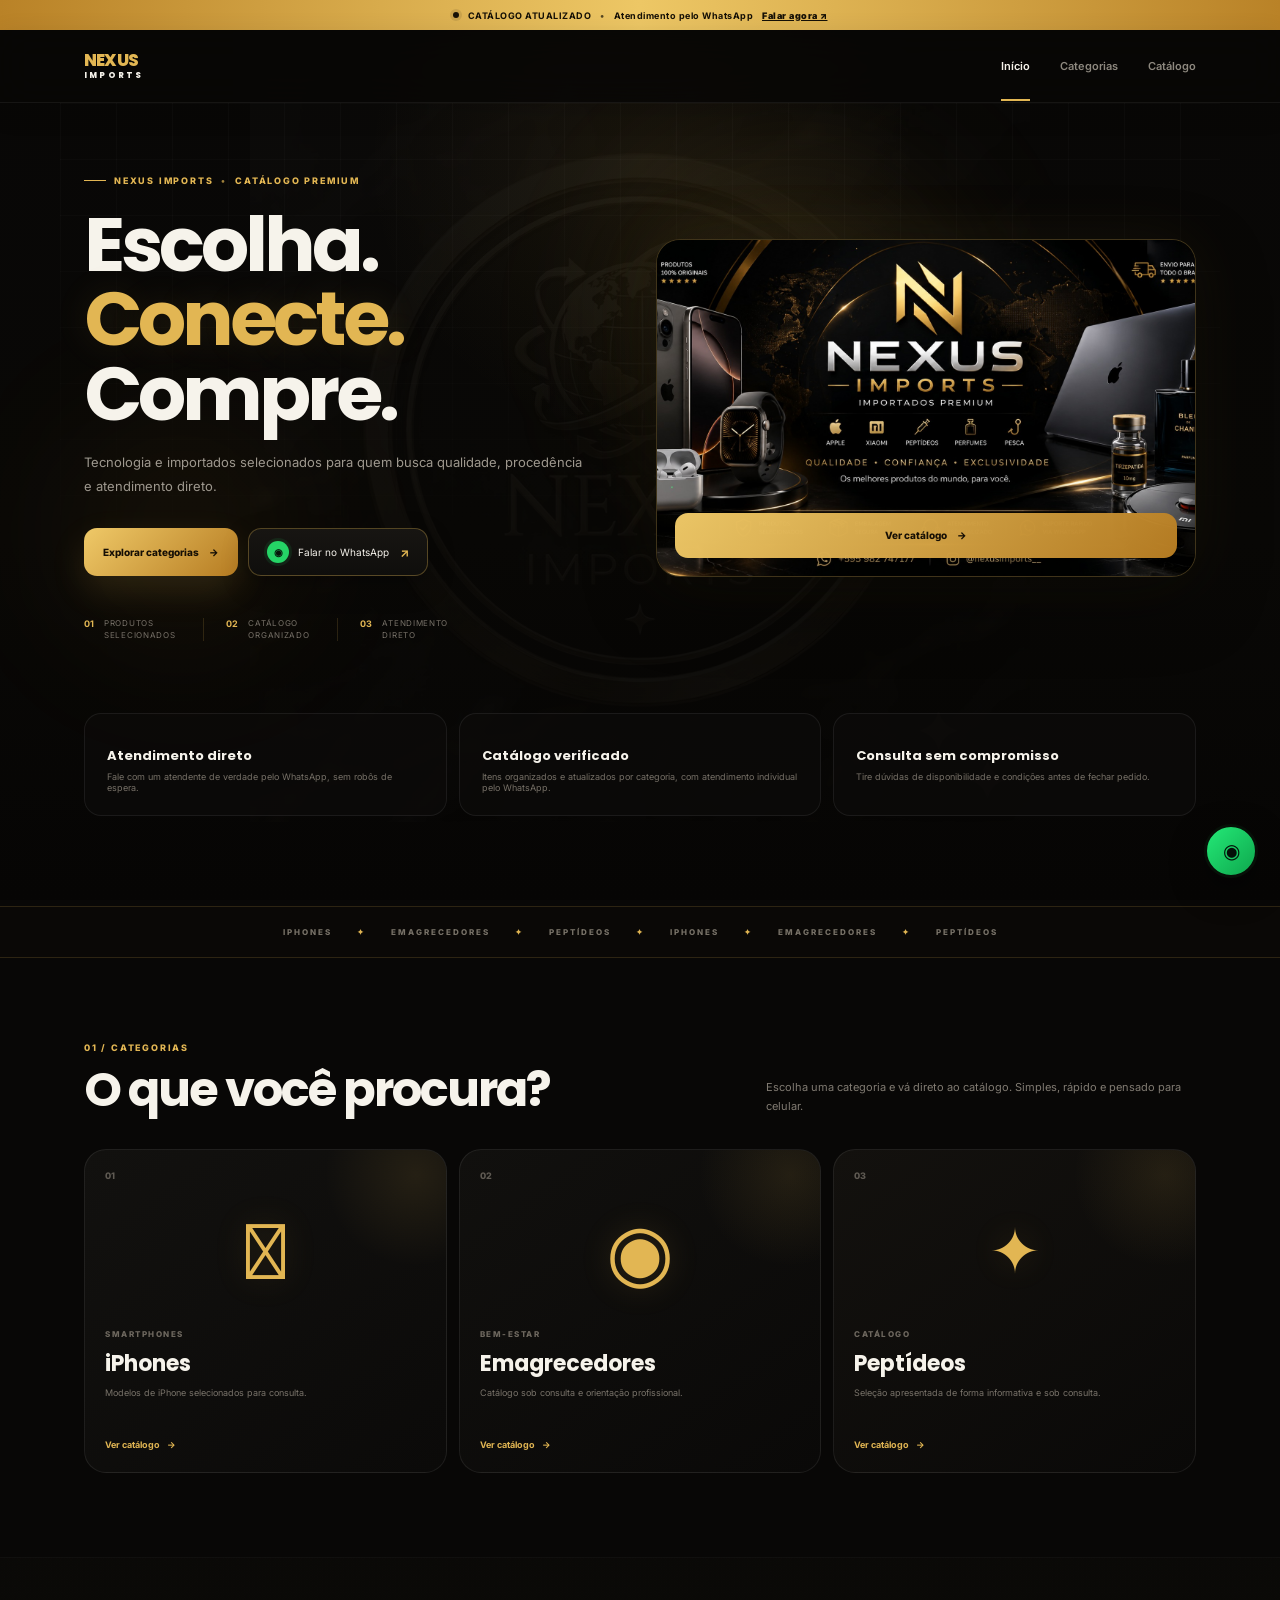
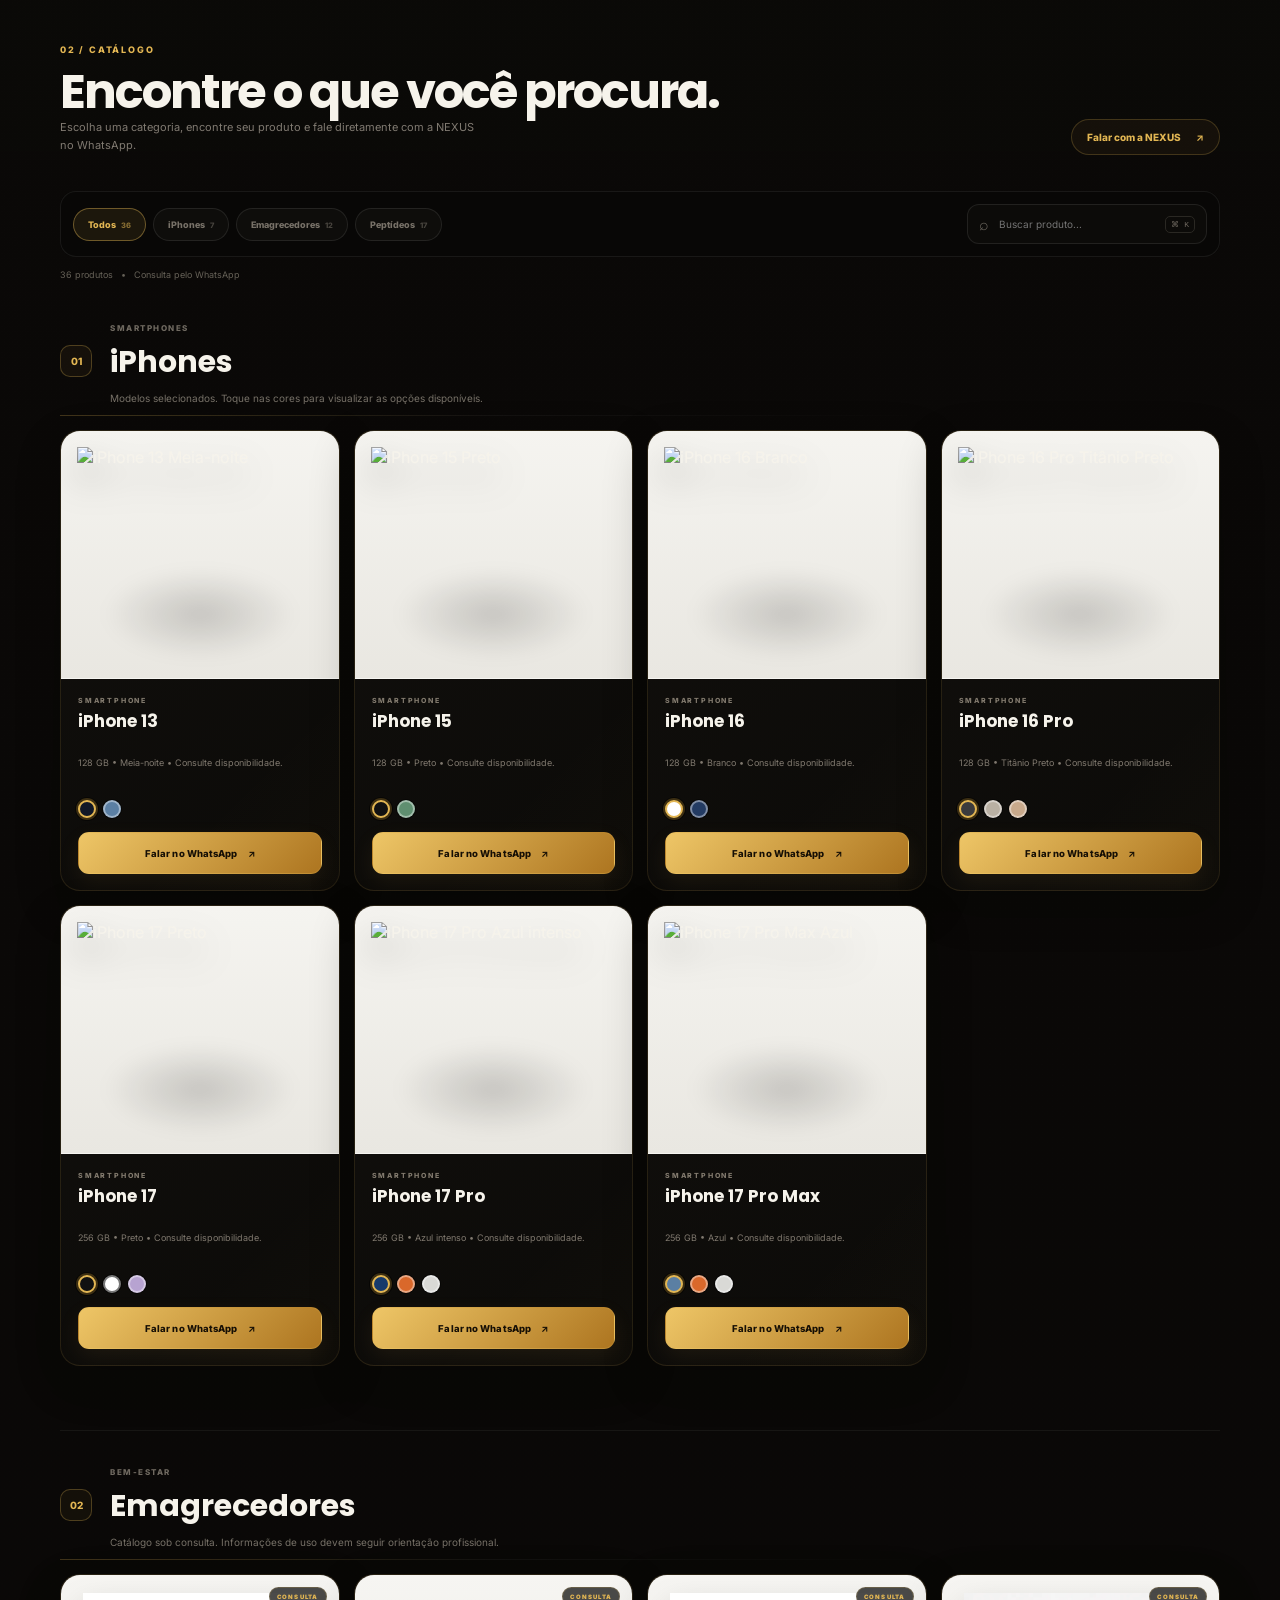
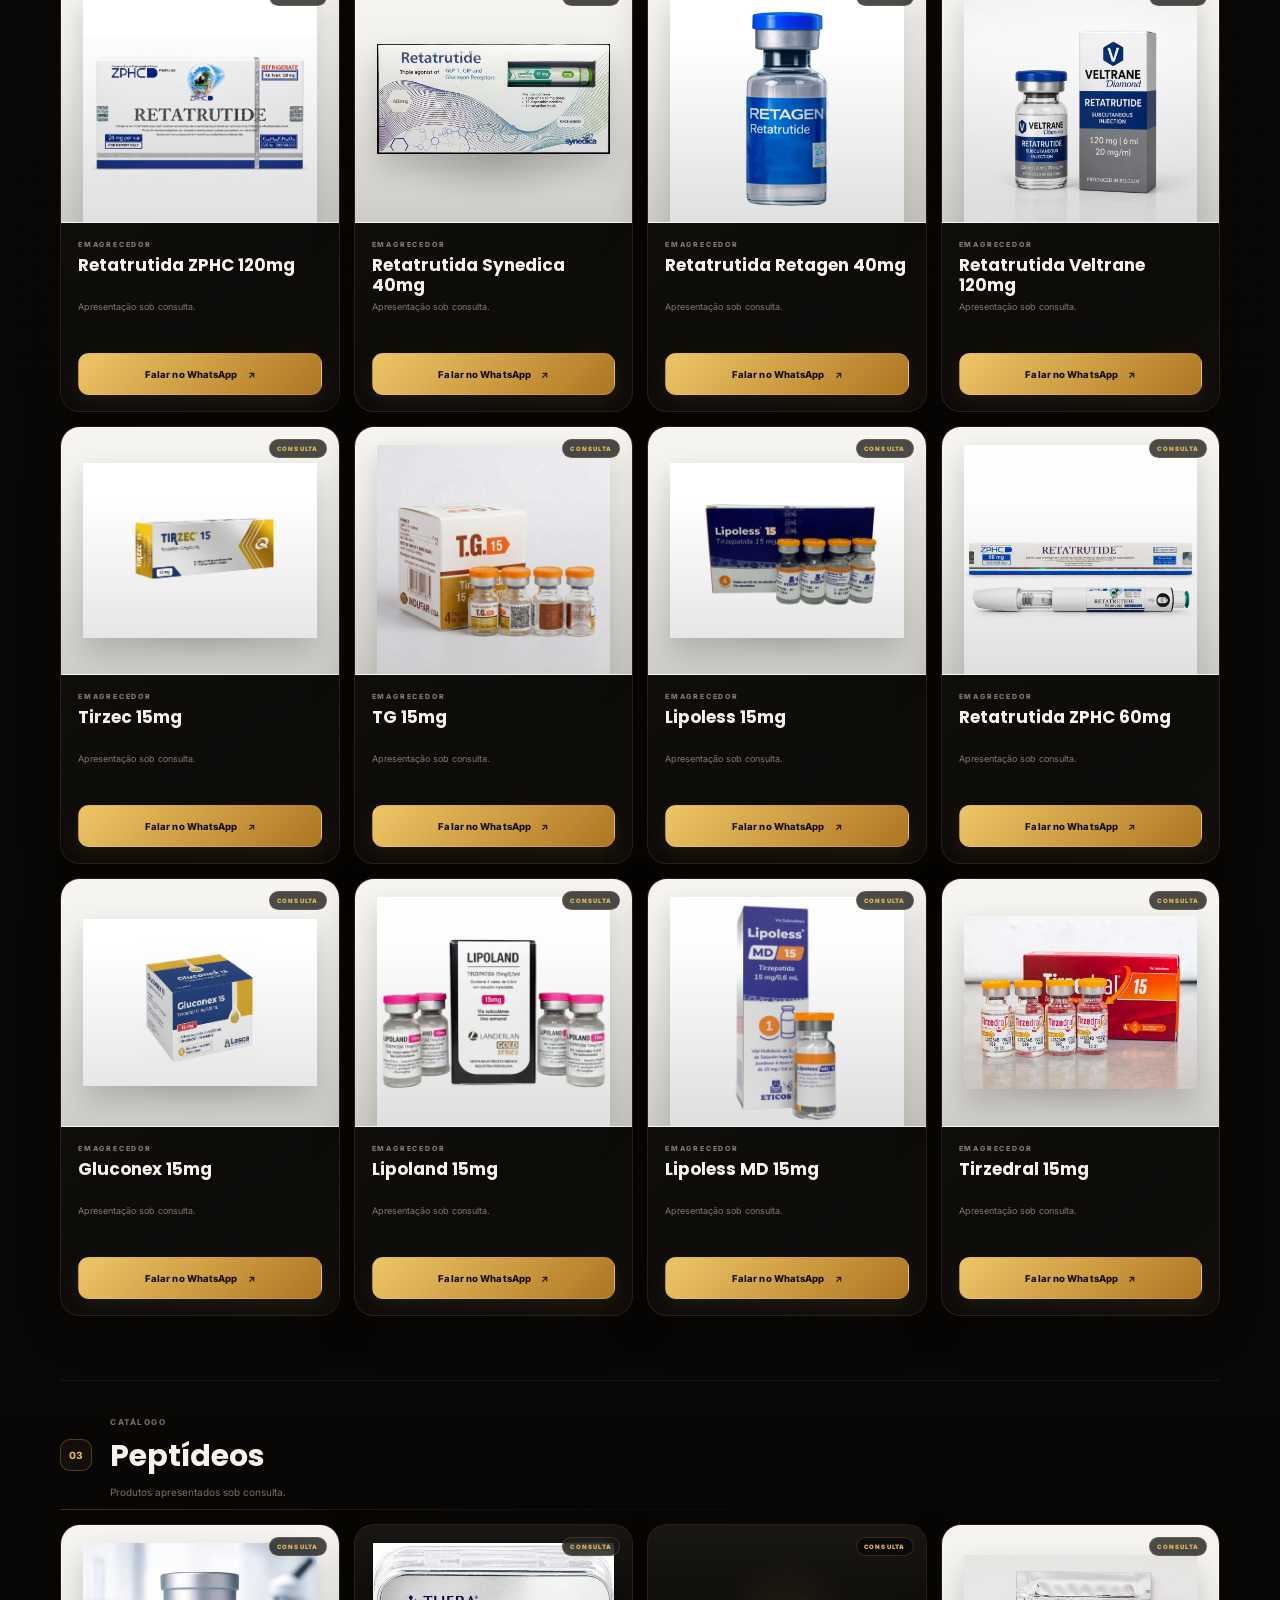
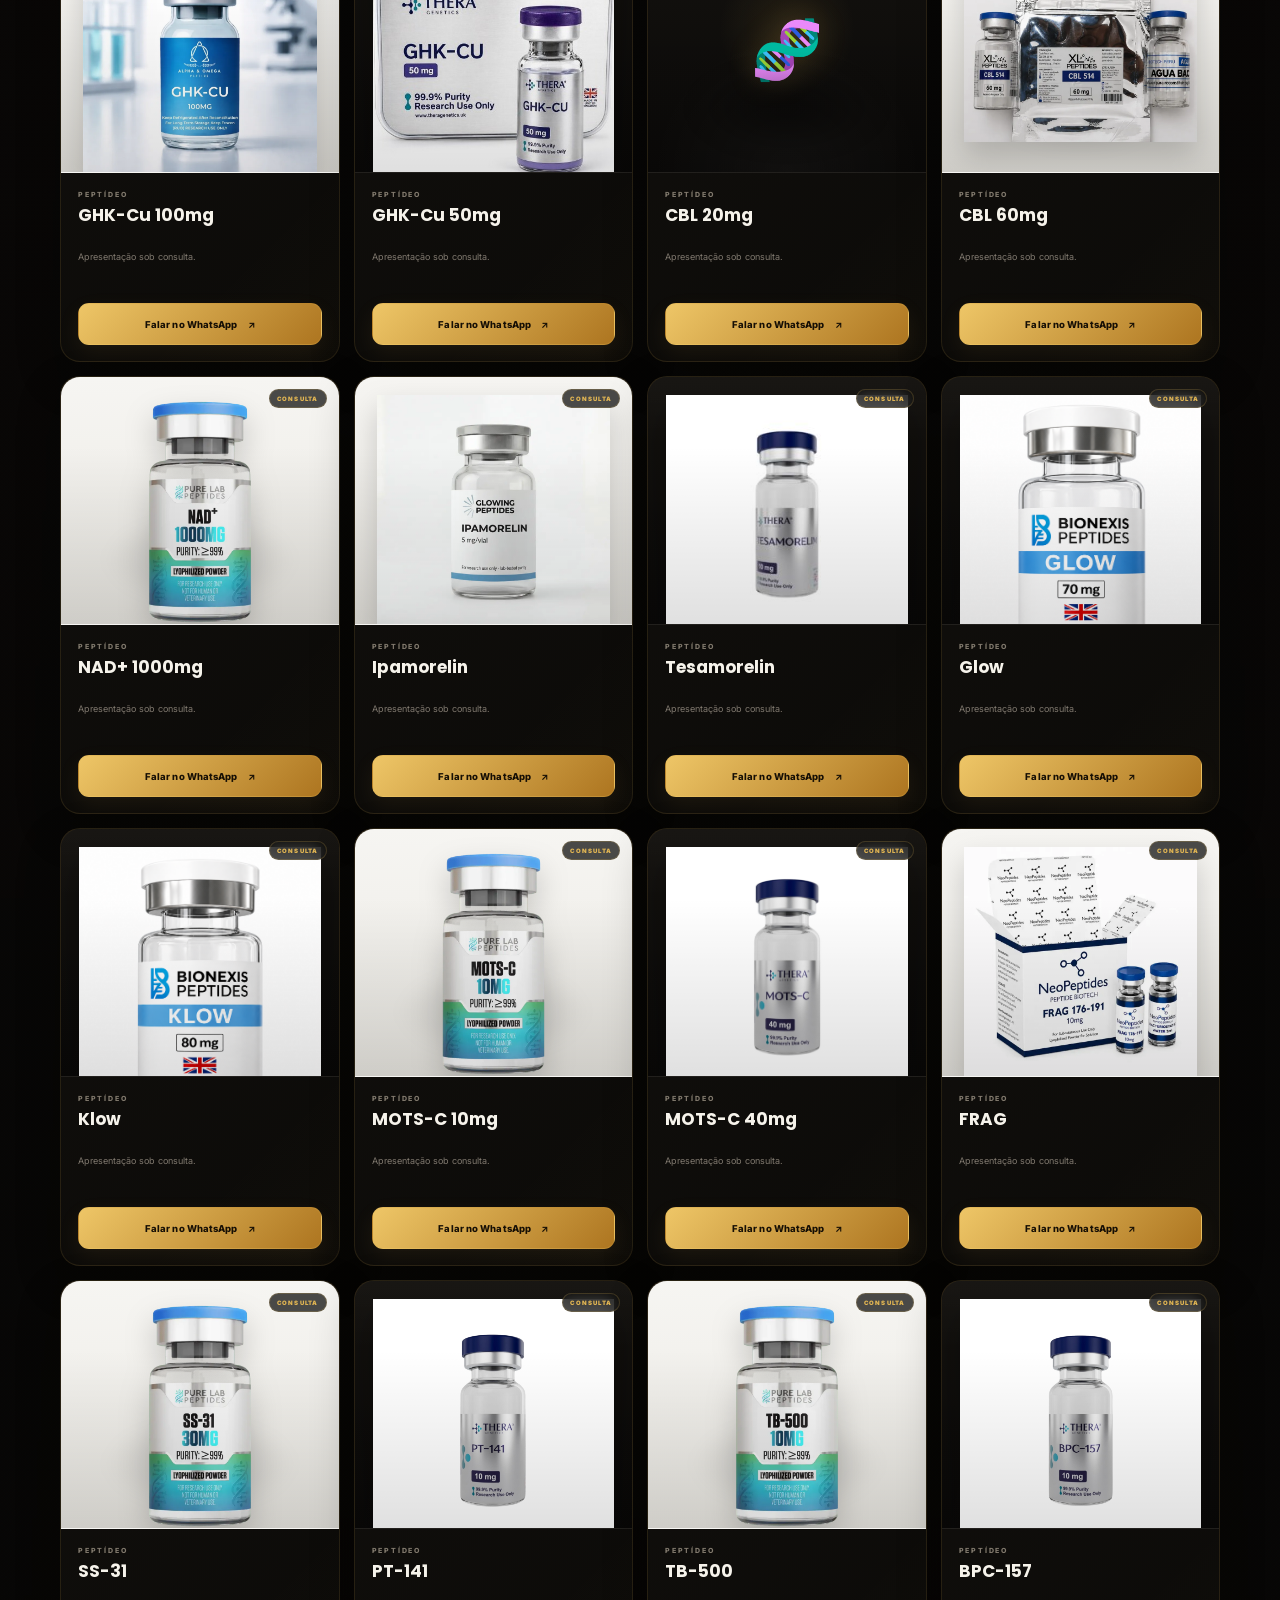
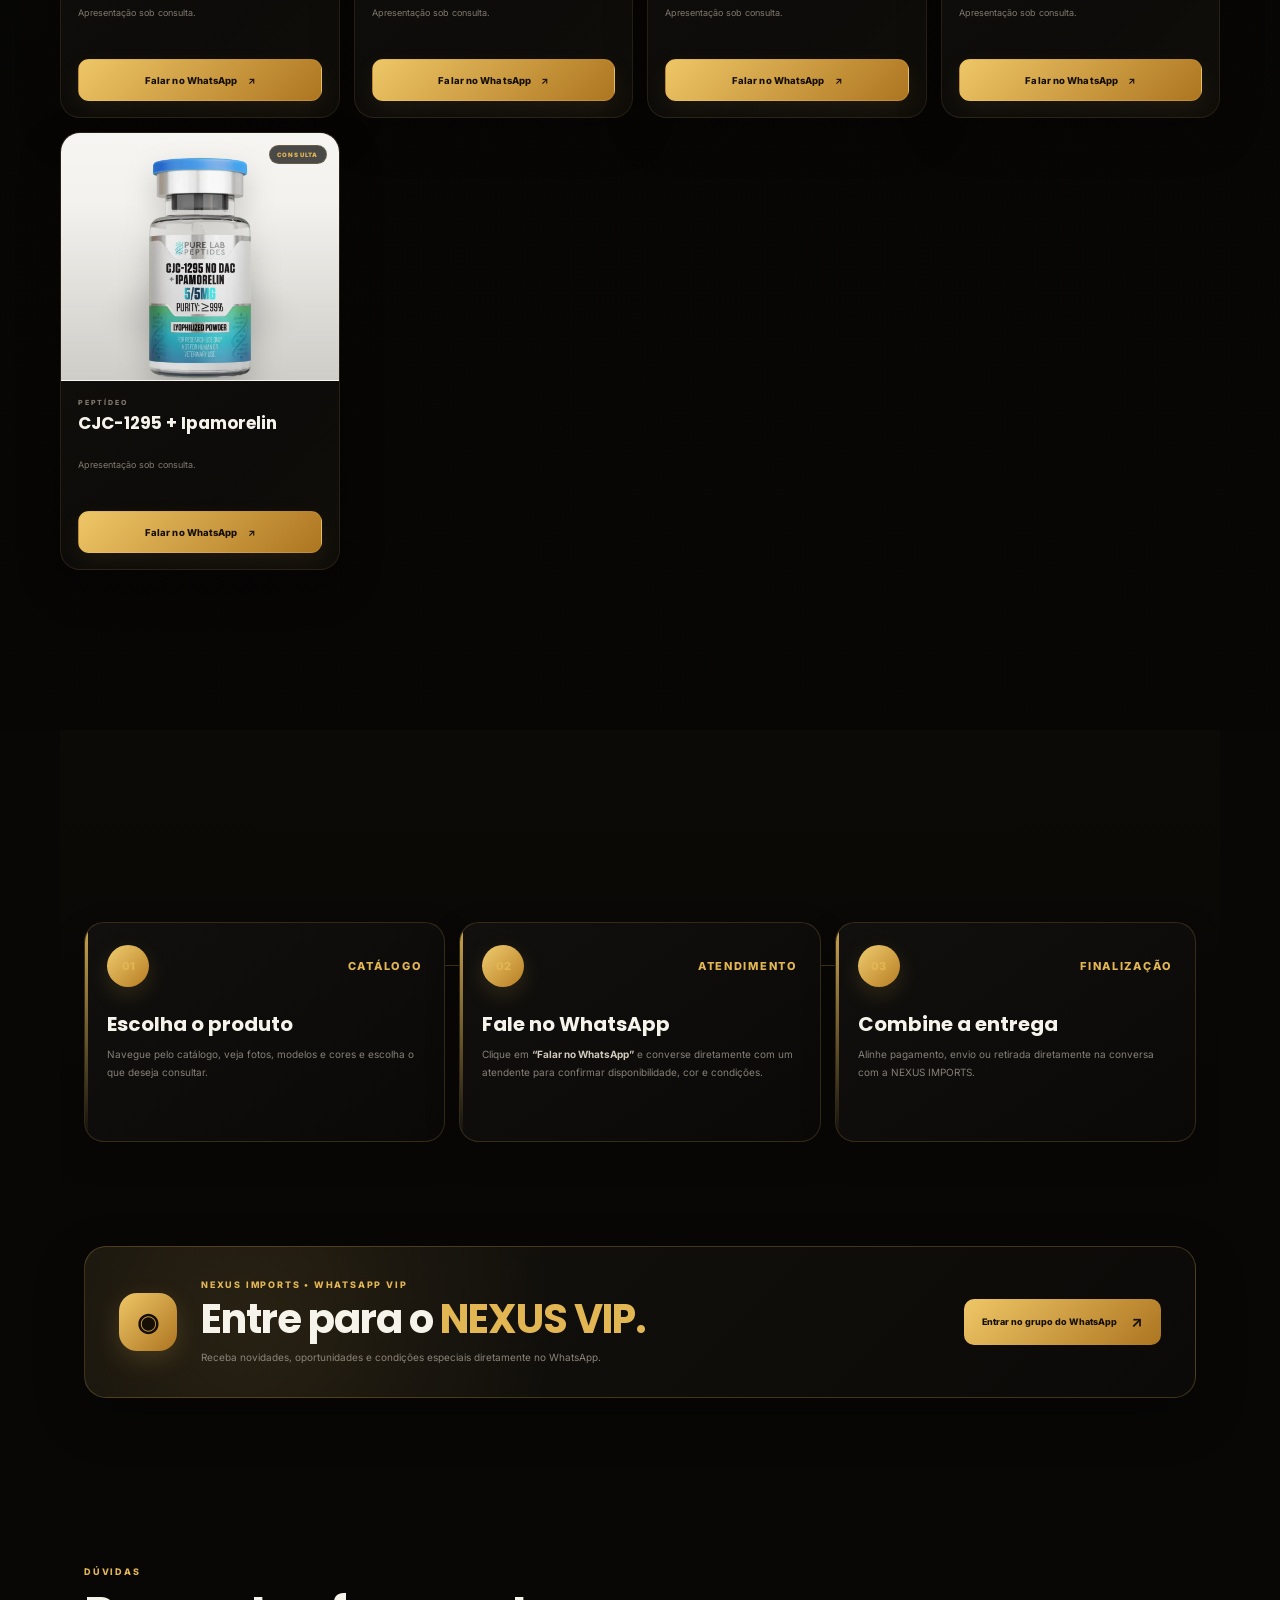
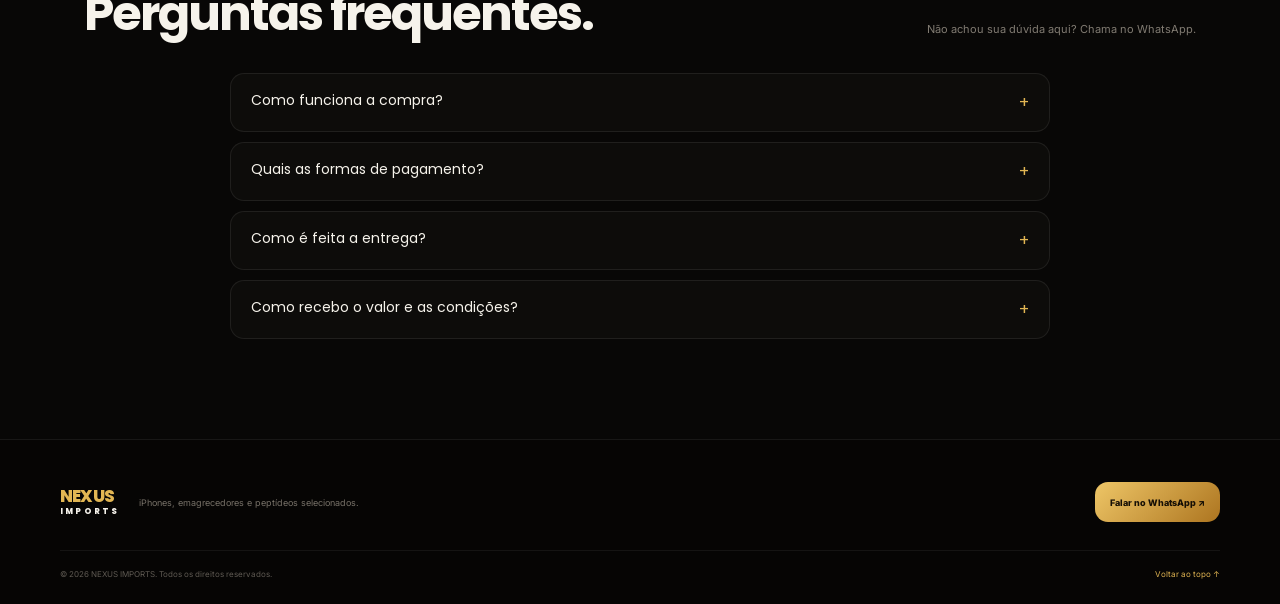
==== commit 6aeba7ec: "Add files via upload" ====
--- a/index.html
+++ b/index.html
@@ -71,19 +71,7 @@
 <div><strong>Catálogo verificado</strong><p>Itens organizados e atualizados por categoria, com atendimento individual pelo WhatsApp.</p></div>
 <div><strong>Consulta sem compromisso</strong><p>Tire dúvidas de disponibilidade e condições antes de fechar pedido.</p></div>
 </div>
-<section aria-labelledby="promo-title" class="promo-group section-pad" id="promocoes">
-<div class="promo-group-inner">
-<div aria-hidden="true" class="promo-icon">◉</div>
-<div class="promo-copy">
-<span class="eyebrow">NEXUS IMPORTS • WHATSAPP VIP</span>
-<h2 id="promo-title">Entre no nosso grupo de <em>promoções.</em></h2>
-<p>Receba novidades, oportunidades e condições especiais diretamente pelo WhatsApp.</p>
-</div>
-<a class="promo-group-btn" href="https://chat.whatsapp.com/Ej7i8DDg83OEjPmyJZmHQh" rel="noopener noreferrer" target="_blank">
-<span>Entrar no grupo do WhatsApp</span><b>↗</b>
-</a>
-</div>
-</section>
+
 <section aria-label="Categorias disponíveis" class="ticker">
 <div class="ticker-track"><span>IPHONES</span><i>✦</i><span>EMAGRECEDORES</span><i>✦</i><span>PEPTÍDEOS</span><i>✦</i><span>IPHONES</span><i>✦</i><span>EMAGRECEDORES</span><i>✦</i><span>PEPTÍDEOS</span></div>
 </section>
@@ -96,17 +84,17 @@
 </section>
 <section class="catalog section-pad" id="catalogo">
 <div class="catalog-heading">
-<div><span class="eyebrow">02 / CATÁLOGO</span><h2>Produtos por categoria.</h2><p>Use os filtros ou pesquise pelo nome. As informações e condições são confirmadas pelo WhatsApp.</p></div>
+<div><span class="eyebrow">02 / CATÁLOGO</span><h2>Encontre o que você procura.</h2><p>Escolha uma categoria, encontre seu produto e fale diretamente com a NEXUS no WhatsApp.</p></div>
 <a class="catalog-whatsapp" data-wa-link="" href="#" rel="noopener" target="_blank"><span>Falar com a NEXUS</span><b>↗</b></a>
 </div>
 <div class="catalog-toolbar">
-<div aria-label="Filtrar catálogo" class="catalog-tabs" role="tablist"><button aria-selected="true" class="catalog-tab active" data-category="todos" role="tab" type="button">Todos <small>35</small></button><button aria-selected="false" class="catalog-tab" data-category="iphones" role="tab" type="button">iPhones <small>7</small></button><button aria-selected="false" class="catalog-tab" data-category="emagrecedores" role="tab" type="button">Emagrecedores <small>11</small></button><button aria-selected="false" class="catalog-tab" data-category="peptideos" role="tab" type="button">Peptídeos <small>17</small></button></div>
+<div aria-label="Filtrar catálogo" class="catalog-tabs" role="tablist"><button aria-selected="true" class="catalog-tab active" data-category="todos" role="tab" type="button">Todos <small>36</small></button><button aria-selected="false" class="catalog-tab" data-category="iphones" role="tab" type="button">iPhones <small>7</small></button><button aria-selected="false" class="catalog-tab" data-category="emagrecedores" role="tab" type="button">Emagrecedores <small>12</small></button><button aria-selected="false" class="catalog-tab" data-category="peptideos" role="tab" type="button">Peptídeos <small>17</small></button></div>
 <label class="catalog-search"><span>⌕</span><input autocomplete="off" id="catalog-search" placeholder="Buscar produto..." type="search"/><kbd>⌘ K</kbd></label>
 </div>
 <div class="catalog-result"><span id="result-count">35 produtos</span><span>•</span><span>Consulta pelo WhatsApp</span></div>
-<div class="catalog-sections"><section aria-labelledby="title-iphones" class="catalog-category" data-category="iphones"><div class="category-title"><div class="category-index">01</div><div><span>SMARTPHONES</span><h3 id="title-iphones">iPhones</h3><p>Modelos com fotos do catálogo do Atacado Connect. Selecione a cor para visualizar a opção disponível.</p></div></div><div class="catalog-product-grid">
+<div class="catalog-sections"><section aria-labelledby="title-iphones" class="catalog-category" data-category="iphones"><div class="category-title"><div class="category-index">01</div><div><span>SMARTPHONES</span><h3 id="title-iphones">iPhones</h3><p>Modelos selecionados. Toque nas cores para visualizar as opções disponíveis.</p></div></div><div class="catalog-product-grid">
 <article class="catalog-product" data-name="iphone 13" data-search="iphone 13 apple smartphone celular 128gb meia noite azul"><div class="catalog-product-image product-photo"><img alt="iPhone 13 meia-noite" class="iphone-color-image" height="1000" loading="lazy" referrerpolicy="no-referrer" src="https://cdn.atacadoconnect.com/produtos/1425154/cel-apple-iphone-13-128gb4-a2633-hn-61-midnight-1425154-izqmt.webp" width="1000"/></div><div class="catalog-product-info"><span>SMARTPHONE</span><h4>iPhone 13</h4><p class="iphone-color-label">128 GB • Consulte cores e disponibilidade.</p><div aria-label="Cores disponíveis" class="iphone-colors"><button aria-label="Selecionar Meia-noite" class="color-dot" data-color="Meia-noite" data-image="https://cdn.atacadoconnect.com/produtos/1425154/cel-apple-iphone-13-128gb4-a2633-hn-61-midnight-1425154-izqmt.webp" style="--swatch:#111827" title="Meia-noite" type="button"></button><button aria-label="Selecionar Azul" class="color-dot" data-color="Azul" data-image="https://cdn.atacadoconnect.com/produtos/1425161/cel-apple-iphone-13-128gb4-a2633-hn-61-blue-1425161-ph9rn.webp" style="--swatch:#5b7fa3" title="Azul" type="button"></button></div><button class="product-action" data-wa="iPhone 13">Falar no WhatsApp <b>↗</b></button></div></article><article class="catalog-product" data-name="iphone 15" data-search="iphone 15 apple smartphone celular 128gb preto verde"><div class="catalog-product-image product-photo"><img alt="iPhone 15 preto" class="iphone-color-image" height="1000" loading="lazy" referrerpolicy="no-referrer" src="https://cdn.atacadoconnect.com/produtos/1162240/apple-iphone-15-128gb-6gb-ram-tela-6-1-preto-somente-aparelho-1162240-72984.webp" width="1000"/></div><div class="catalog-product-info"><span>SMARTPHONE</span><h4>iPhone 15</h4><p class="iphone-color-label">128 GB • Consulte cores e disponibilidade.</p><div aria-label="Cores disponíveis" class="iphone-colors"><button aria-label="Selecionar Preto" class="color-dot" data-color="Preto" data-image="https://cdn.atacadoconnect.com/produtos/1162240/apple-iphone-15-128gb-6gb-ram-tela-6-1-preto-somente-aparelho-1162240-72984.webp" style="--swatch:#111111" title="Preto" type="button"></button><button aria-label="Selecionar Verde" class="color-dot" data-color="Verde" data-image="https://cdn.atacadoconnect.com/produtos/1230291/apple-iphone-15-swap-a-128gb-6gb-ram-tela-6-1-verde-somente-aparelho-1230291-33348.webp" style="--swatch:#5f8f70" title="Verde" type="button"></button></div><button class="product-action" data-wa="iPhone 15">Falar no WhatsApp <b>↗</b></button></div></article><article class="catalog-product" data-name="iphone 16" data-search="iphone 16 apple smartphone celular 128gb branco ultramarino"><div class="catalog-product-image product-photo"><img alt="iPhone 16 branco" class="iphone-color-image" height="1000" loading="lazy" referrerpolicy="no-referrer" src="https://cdn.atacadoconnect.com/produtos/1425123/cel-apple-iphone-16-128gb8-a3288-cha-61-white-dsfisic-1425123-cphq2.webp" width="1000"/></div><div class="catalog-product-info"><span>SMARTPHONE</span><h4>iPhone 16</h4><p class="iphone-color-label">128 GB • Consulte cores e disponibilidade.</p><div aria-label="Cores disponíveis" class="iphone-colors"><button aria-label="Selecionar Branco" class="color-dot" data-color="Branco" data-image="https://cdn.atacadoconnect.com/produtos/1425123/cel-apple-iphone-16-128gb8-a3288-cha-61-white-dsfisic-1425123-cphq2.webp" style="--swatch:#ffffff" title="Branco" type="button"></button><button aria-label="Selecionar Ultramarino" class="color-dot" data-color="Ultramarino" data-image="https://cdn.atacadoconnect.com/produtos/1129601/apple-iphone-16-a3287-hn-a-128gb-8gb-ram-tela-6-1-ultramarino-1129601-38917.webp" style="--swatch:#233b63" title="Ultramarino" type="button"></button></div><button class="product-action" data-wa="iPhone 16">Falar no WhatsApp <b>↗</b></button></div></article><article class="catalog-product" data-name="iphone 16 pro" data-search="iphone 16 pro apple smartphone celular 128gb preto natural branco deserto"><div class="catalog-product-image product-photo"><img alt="iPhone 16 Pro titânio preto" class="iphone-color-image" height="1000" loading="lazy" referrerpolicy="no-referrer" src="https://cdn.atacadoconnect.com/produtos/1425147/cel-apple-iphone-16-pro-128gb8-a3083-lla-63-blackt-esim-1425147-6cmfk.webp" width="1000"/></div><div class="catalog-product-info"><span>SMARTPHONE</span><h4>iPhone 16 Pro</h4><p class="iphone-color-label">128 GB • Consulte cores e disponibilidade.</p><div aria-label="Cores disponíveis" class="iphone-colors"><button aria-label="Selecionar Titânio Preto" class="color-dot" data-color="Titânio Preto" data-image="https://cdn.atacadoconnect.com/produtos/1425147/cel-apple-iphone-16-pro-128gb8-a3083-lla-63-blackt-esim-1425147-6cmfk.webp" style="--swatch:#3b3b3d" title="Titânio Preto" type="button"></button><button aria-label="Selecionar Titânio Natural" class="color-dot" data-color="Titânio Natural" data-image="https://cdn.atacadoconnect.com/produtos/1128864/apple-iphone-16-pro-a3083-ll-a-128gb-esim-tela-6-3-titanio-natural-1128864-58491.webp" style="--swatch:#b9b0a3" title="Titânio Natural" type="button"></button><button aria-label="Selecionar Titânio Deserto" class="color-dot" data-color="Titânio Deserto" data-image="https://cdn.atacadoconnect.com/produtos/1215281/apple-iphone-16-pro-swap-a-128gb-esim-tela-6-3-titanio-deserto-nao-ativado-somente-aparelho-1215281-45357.webp" style="--swatch:#c8a98b" title="Titânio Deserto" type="button"></button></div><button class="product-action" data-wa="iPhone 16 Pro">Falar no WhatsApp <b>↗</b></button></div></article><article class="catalog-product" data-name="iphone 17" data-search="iphone 17 apple smartphone celular 256gb preto branco lavanda"><div class="catalog-product-image product-photo"><img alt="iPhone 17 preto" class="iphone-color-image" height="1000" loading="lazy" referrerpolicy="no-referrer" src="https://cdn.atacadoconnect.com/produtos/1286359/apple-iphone-17-a3519-4j-256gb-8gb-ram-preto-1286359-27296.webp" width="1000"/></div><div class="catalog-product-info"><span>SMARTPHONE</span><h4>iPhone 17</h4><p class="iphone-color-label">256 GB • Consulte cores e disponibilidade.</p><div aria-label="Cores disponíveis" class="iphone-colors"><button aria-label="Selecionar Preto" class="color-dot" data-color="Preto" data-image="https://cdn.atacadoconnect.com/produtos/1286359/apple-iphone-17-a3519-4j-256gb-8gb-ram-preto-1286359-27296.webp" style="--swatch:#111111" title="Preto" type="button"></button><button aria-label="Selecionar Branco" class="color-dot" data-color="Branco" data-image="https://cdn.atacadoconnect.com/produtos/1286380/apple-iphone-17-a3519-4j-256gb-8gb-ram-tela-6-3-branco-1286380-55034.webp" style="--swatch:#ffffff" title="Branco" type="button"></button><button aria-label="Selecionar Lavanda" class="color-dot" data-color="Lavanda" data-image="https://cdn.atacadoconnect.com/produtos/1392173/cel-apple-iphone-17-256gb8-a3258-ll-63-lavender-esim-so-py-1392173-5athq.webp" style="--swatch:#b7a3d1" title="Lavanda" type="button"></button></div><button class="product-action" data-wa="iPhone 17">Falar no WhatsApp <b>↗</b></button></div></article><article class="catalog-product" data-name="iphone 17 pro" data-search="iphone 17 pro apple smartphone celular 256gb azul intenso laranja cósmico prata"><div class="catalog-product-image product-photo"><img alt="iPhone 17 Pro azul intenso" class="iphone-color-image" height="1000" loading="lazy" referrerpolicy="no-referrer" src="https://cdn.atacadoconnect.com/produtos/1306941/apple-iphone-17-pro-a3522-4j-256gb-esim-tela-6-3-azul-intenso-1306941-84577.webp" width="1000"/></div><div class="catalog-product-info"><span>SMARTPHONE</span><h4>iPhone 17 Pro</h4><p class="iphone-color-label">256 GB • Azul intenso • Referência A3522.</p><div aria-label="Cores disponíveis" class="iphone-colors"><button aria-label="Selecionar Azul intenso" class="color-dot" data-color="Azul intenso" data-image="https://cdn.atacadoconnect.com/produtos/1306941/apple-iphone-17-pro-a3522-4j-256gb-esim-tela-6-3-azul-intenso-1306941-84577.webp" style="--swatch:#173a6b" title="Azul intenso" type="button"></button><button aria-label="Selecionar Laranja Cósmico" class="color-dot" data-color="Laranja Cósmico" data-image="https://cdn.atacadoconnect.com/produtos/1324112/apple-iphone-17-pro-a3522-vc-256gb-esim-tela-6-3-laranja-cosmico-1324112-02564.webp" style="--swatch:#d9682b" title="Laranja Cósmico" type="button"></button><button aria-label="Selecionar Prata" class="color-dot" data-color="Prata" data-image="https://cdn.atacadoconnect.com/produtos/1306934/apple-iphone-17-pro-a3522-4j-256gb-esim-tela-6-3-prata-1306934-44213.webp" style="--swatch:#d9d9d6" title="Prata" type="button"></button></div><button class="product-action" data-wa="iPhone 17 Pro">Falar no WhatsApp <b>↗</b></button></div></article><article class="catalog-product" data-name="iphone 17 pro max" data-search="iphone 17 pro max apple smartphone celular 256gb azul laranja cósmico prata"><div class="catalog-product-image product-photo"><img alt="iPhone 17 Pro Max azul" class="iphone-color-image" height="1000" loading="lazy" referrerpolicy="no-referrer" src="https://cdn.atacadoconnect.com/produtos/1274974/apple-iphone-17-pro-max-a3257-ll-256gb-12gb-ram-esim-tela-6-9-azul-1274974-58342.webp" width="1000"/></div><div class="catalog-product-info"><span>SMARTPHONE</span><h4>iPhone 17 Pro Max</h4><p class="iphone-color-label">256 GB • Consulte cores e disponibilidade.</p><div aria-label="Cores disponíveis" class="iphone-colors"><button aria-label="Selecionar Azul" class="color-dot" data-color="Azul" data-image="https://cdn.atacadoconnect.com/produtos/1274974/apple-iphone-17-pro-max-a3257-ll-256gb-12gb-ram-esim-tela-6-9-azul-1274974-58342.webp" style="--swatch:#5b7fa3" title="Azul" type="button"></button><button aria-label="Selecionar Laranja Cósmico" class="color-dot" data-color="Laranja Cósmico" data-image="https://cdn.atacadoconnect.com/produtos/1274967/apple-iphone-17-pro-max-a3257-ll-256gb-12gb-ram-esim-tela-6-9-laranja-cosmico-1274967-15111.webp" style="--swatch:#d9682b" title="Laranja Cósmico" type="button"></button><button aria-label="Selecionar Prata" class="color-dot" data-color="Prata" data-image="https://cdn.atacadoconnect.com/produtos/1274950/apple-iphone-17-pro-max-a3257-ll-256gb-12gb-ram-esim-tela-6-9-prata-1274950-26919.webp" style="--swatch:#d9d9d6" title="Prata" type="button"></button></div><button class="product-action" data-wa="iPhone 17 Pro Max">Falar no WhatsApp <b>↗</b></button></div></article></div></section><section aria-labelledby="title-emagrecedores" class="catalog-category" data-category="emagrecedores">
-<div class="category-title"><div class="category-index">02</div><div><span>BEM-ESTAR</span><h3 id="title-emagrecedores">Emagrecedores</h3><p>Catálogo sob consulta. Informações de uso devem seguir orientação profissional.</p></div></div><div class="catalog-product-grid"><article class="catalog-product" data-name="retatrutida zphc 120mg" data-search="retatrutida zphc 120mg emagrecedor"><div class="catalog-product-image real-product"><img alt="Retatrutida ZPHC 120mg" height="480" loading="lazy" src="assets/images/emagrecedores/retatrutida-zphc-120.jpg" width="640"/></div><div class="catalog-product-info"><span>EMAGRECEDOR</span><h4>Retatrutida ZPHC 120mg</h4><p>Apresentação sob consulta.</p><button class="product-action" data-wa="Retatrutida ZPHC 120mg">Falar no WhatsApp <b>↗</b></button></div></article><article class="catalog-product" data-name="retatrutida synedica 40mg" data-search="retatrutida synedica 40mg emagrecedor"><div class="catalog-product-image real-product"><img alt="Retatrutida Synedica 40mg" height="480" loading="lazy" src="assets/images/emagrecedores/retatrutida-synedica-40.jpg" width="640"/></div><div class="catalog-product-info"><span>EMAGRECEDOR</span><h4>Retatrutida Synedica 40mg</h4><p>Apresentação sob consulta.</p><button class="product-action" data-wa="Retatrutida Synedica 40mg">Falar no WhatsApp <b>↗</b></button></div></article><article class="catalog-product" data-name="retatrutida retagen 40mg" data-search="retatrutida retagen 40mg emagrecedor"><div class="catalog-product-image real-product"><img alt="Retatrutida Retagen 40mg" height="640" loading="lazy" src="assets/images/emagrecedores/retagen-40.webp" width="640"/></div><div class="catalog-product-info"><span>EMAGRECEDOR</span><h4>Retatrutida Retagen 40mg</h4><p>Apresentação sob consulta.</p><button class="product-action" data-wa="Retatrutida Retagen 40mg">Falar no WhatsApp <b>↗</b></button></div></article><article class="catalog-product" data-name="retatrutida veltrane 120mg" data-search="retatrutida veltrane 120mg emagrecedor"><div class="catalog-product-image real-product"><img alt="Retatrutida Veltrane 120mg" height="640" loading="lazy" src="assets/images/emagrecedores/veltrane-120.webp" width="640"/></div><div class="catalog-product-info"><span>EMAGRECEDOR</span><h4>Retatrutida Veltrane 120mg</h4><p>Apresentação sob consulta.</p><button class="product-action" data-wa="Retatrutida Veltrane 120mg">Falar no WhatsApp <b>↗</b></button></div></article><article class="catalog-product" data-name="tirzec 15mg" data-search="tirzec 15mg emagrecedor"><div class="catalog-product-image real-product"><img alt="Tirzec 15mg" height="768" loading="lazy" src="assets/images/emagrecedores/tirzec-15.jpg" width="1024"/></div><div class="catalog-product-info"><span>EMAGRECEDOR</span><h4>Tirzec 15mg</h4><p>Apresentação sob consulta.</p><button class="product-action" data-wa="Tirzec 15mg">Falar no WhatsApp <b>↗</b></button></div></article><article class="catalog-product" data-name="tg 15mg" data-search="tg 15mg emagrecedor"><div class="catalog-product-image real-product"><img alt="TG 15mg" loading="lazy" src="assets/images/emagrecedores/tg-15.jpg"/></div><div class="catalog-product-info"><span>EMAGRECEDOR</span><h4>TG 15mg</h4><p>Apresentação sob consulta.</p><button class="product-action" data-wa="TG 15mg">Falar no WhatsApp <b>↗</b></button></div></article><article class="catalog-product" data-name="lipoless 15mg" data-search="lipoless 15mg emagrecedor"><div class="catalog-product-image real-product"><img alt="Lipoless 15mg" height="768" loading="lazy" src="assets/images/emagrecedores/lipoless-15-4amp.jpg" width="1024"/></div><div class="catalog-product-info"><span>EMAGRECEDOR</span><h4>Lipoless 15mg</h4><p>Apresentação sob consulta.</p><button class="product-action" data-wa="Lipoless 15mg">Falar no WhatsApp <b>↗</b></button></div></article><article class="catalog-product" data-name="retatrutida zphc 60mg" data-search="retatrutida zphc 60mg emagrecedor"><div class="catalog-product-image real-product"><img alt="Retatrutida ZPHC 60mg" height="1365" loading="lazy" src="assets/images/emagrecedores/retatrutida-zphc-60.webp" width="768"/></div><div class="catalog-product-info"><span>EMAGRECEDOR</span><h4>Retatrutida ZPHC 60mg</h4><p>Apresentação sob consulta.</p><button class="product-action" data-wa="Retatrutida ZPHC 60mg">Falar no WhatsApp <b>↗</b></button></div></article><article class="catalog-product" data-name="gluconex 15mg" data-search="gluconex 15mg tirzepatida emagrecedor"><div class="catalog-product-image real-product"><img alt="Gluconex 15mg" height="1115" loading="lazy" src="assets/images/emagrecedores/gluconex-15.webp" width="1115"/></div><div class="catalog-product-info"><span>EMAGRECEDOR</span><h4>Gluconex 15mg</h4><p>Apresentação sob consulta.</p><button class="product-action" data-wa="Gluconex 15mg">Falar no WhatsApp <b>↗</b></button></div></article><article class="catalog-product" data-name="lipoland 15mg" data-search="lipoland 15mg tirzepatida emagrecedor"><div class="catalog-product-image real-product"><img alt="Lipoland 15mg" height="1024" loading="lazy" src="assets/images/emagrecedores/lipoland-15.webp" width="1024"/></div><div class="catalog-product-info"><span>EMAGRECEDOR</span><h4>Lipoland 15mg</h4><p>Apresentação sob consulta.</p><button class="product-action" data-wa="Lipoland 15mg">Falar no WhatsApp <b>↗</b></button></div></article><article class="catalog-product" data-name="lipoless md 15mg" data-search="lipoless md 15mg tirzepatida emagrecedor"><div class="catalog-product-image real-product"><img alt="Lipoless MD 15mg" height="1000" loading="lazy" src="assets/images/emagrecedores/lipoless-md-15.webp" width="1000"/></div><div class="catalog-product-info"><span>EMAGRECEDOR</span><h4>Lipoless MD 15mg</h4><p>Apresentação sob consulta.</p><button class="product-action" data-wa="Lipoless MD 15mg">Falar no WhatsApp <b>↗</b></button></div></article></div></section><section aria-labelledby="title-peptideos" class="catalog-category" data-category="peptideos">
+<div class="category-title"><div class="category-index">02</div><div><span>BEM-ESTAR</span><h3 id="title-emagrecedores">Emagrecedores</h3><p>Catálogo sob consulta. Informações de uso devem seguir orientação profissional.</p></div></div><div class="catalog-product-grid"><article class="catalog-product" data-name="retatrutida zphc 120mg" data-search="retatrutida zphc 120mg emagrecedor"><div class="catalog-product-image real-product"><img alt="Retatrutida ZPHC 120mg" height="480" loading="lazy" src="assets/images/emagrecedores/retatrutida-zphc-120.jpg" width="640"/></div><div class="catalog-product-info"><span>EMAGRECEDOR</span><h4>Retatrutida ZPHC 120mg</h4><p>Apresentação sob consulta.</p><button class="product-action" data-wa="Retatrutida ZPHC 120mg">Falar no WhatsApp <b>↗</b></button></div></article><article class="catalog-product" data-name="retatrutida synedica 40mg" data-search="retatrutida synedica 40mg emagrecedor"><div class="catalog-product-image real-product"><img alt="Retatrutida Synedica 40mg" height="480" loading="lazy" src="assets/images/emagrecedores/retatrutida-synedica-40.jpg" width="640"/></div><div class="catalog-product-info"><span>EMAGRECEDOR</span><h4>Retatrutida Synedica 40mg</h4><p>Apresentação sob consulta.</p><button class="product-action" data-wa="Retatrutida Synedica 40mg">Falar no WhatsApp <b>↗</b></button></div></article><article class="catalog-product" data-name="retatrutida retagen 40mg" data-search="retatrutida retagen 40mg emagrecedor"><div class="catalog-product-image real-product"><img alt="Retatrutida Retagen 40mg" height="640" loading="lazy" src="assets/images/emagrecedores/retagen-40.webp" width="640"/></div><div class="catalog-product-info"><span>EMAGRECEDOR</span><h4>Retatrutida Retagen 40mg</h4><p>Apresentação sob consulta.</p><button class="product-action" data-wa="Retatrutida Retagen 40mg">Falar no WhatsApp <b>↗</b></button></div></article><article class="catalog-product" data-name="retatrutida veltrane 120mg" data-search="retatrutida veltrane 120mg emagrecedor"><div class="catalog-product-image real-product"><img alt="Retatrutida Veltrane 120mg" height="640" loading="lazy" src="assets/images/emagrecedores/veltrane-120.webp" width="640"/></div><div class="catalog-product-info"><span>EMAGRECEDOR</span><h4>Retatrutida Veltrane 120mg</h4><p>Apresentação sob consulta.</p><button class="product-action" data-wa="Retatrutida Veltrane 120mg">Falar no WhatsApp <b>↗</b></button></div></article><article class="catalog-product" data-name="tirzec 15mg" data-search="tirzec 15mg emagrecedor"><div class="catalog-product-image real-product"><img alt="Tirzec 15mg" height="768" loading="lazy" src="assets/images/emagrecedores/tirzec-15.jpg" width="1024"/></div><div class="catalog-product-info"><span>EMAGRECEDOR</span><h4>Tirzec 15mg</h4><p>Apresentação sob consulta.</p><button class="product-action" data-wa="Tirzec 15mg">Falar no WhatsApp <b>↗</b></button></div></article><article class="catalog-product" data-name="tg 15mg" data-search="tg 15mg emagrecedor"><div class="catalog-product-image real-product"><img alt="TG 15mg" loading="lazy" src="assets/images/emagrecedores/tg-15.jpg"/></div><div class="catalog-product-info"><span>EMAGRECEDOR</span><h4>TG 15mg</h4><p>Apresentação sob consulta.</p><button class="product-action" data-wa="TG 15mg">Falar no WhatsApp <b>↗</b></button></div></article><article class="catalog-product" data-name="lipoless 15mg" data-search="lipoless 15mg emagrecedor"><div class="catalog-product-image real-product"><img alt="Lipoless 15mg" height="768" loading="lazy" src="assets/images/emagrecedores/lipoless-15-4amp.jpg" width="1024"/></div><div class="catalog-product-info"><span>EMAGRECEDOR</span><h4>Lipoless 15mg</h4><p>Apresentação sob consulta.</p><button class="product-action" data-wa="Lipoless 15mg">Falar no WhatsApp <b>↗</b></button></div></article><article class="catalog-product" data-name="retatrutida zphc 60mg" data-search="retatrutida zphc 60mg emagrecedor"><div class="catalog-product-image real-product"><img alt="Retatrutida ZPHC 60mg" height="1365" loading="lazy" src="assets/images/emagrecedores/retatrutida-zphc-60-caneta.webp" width="768"/></div><div class="catalog-product-info"><span>EMAGRECEDOR</span><h4>Retatrutida ZPHC 60mg</h4><p>Apresentação sob consulta.</p><button class="product-action" data-wa="Retatrutida ZPHC 60mg">Falar no WhatsApp <b>↗</b></button></div></article><article class="catalog-product" data-name="gluconex 15mg" data-search="gluconex 15mg tirzepatida emagrecedor"><div class="catalog-product-image real-product"><img alt="Gluconex 15mg" height="1115" loading="lazy" src="assets/images/emagrecedores/gluconex-15.webp" width="1115"/></div><div class="catalog-product-info"><span>EMAGRECEDOR</span><h4>Gluconex 15mg</h4><p>Apresentação sob consulta.</p><button class="product-action" data-wa="Gluconex 15mg">Falar no WhatsApp <b>↗</b></button></div></article><article class="catalog-product" data-name="lipoland 15mg" data-search="lipoland 15mg tirzepatida emagrecedor"><div class="catalog-product-image real-product"><img alt="Lipoland 15mg" height="1024" loading="lazy" src="assets/images/emagrecedores/lipoland-15.webp" width="1024"/></div><div class="catalog-product-info"><span>EMAGRECEDOR</span><h4>Lipoland 15mg</h4><p>Apresentação sob consulta.</p><button class="product-action" data-wa="Lipoland 15mg">Falar no WhatsApp <b>↗</b></button></div></article><article class="catalog-product" data-name="lipoless md 15mg" data-search="lipoless md 15mg tirzepatida emagrecedor"><div class="catalog-product-image real-product"><img alt="Lipoless MD 15mg" height="1000" loading="lazy" src="assets/images/emagrecedores/lipoless-md-15.webp" width="1000"/></div><div class="catalog-product-info"><span>EMAGRECEDOR</span><h4>Lipoless MD 15mg</h4><p>Apresentação sob consulta.</p><button class="product-action" data-wa="Lipoless MD 15mg">Falar no WhatsApp <b>↗</b></button></div></article><article class="catalog-product" data-name="tirzedral 15mg" data-search="tirzedral 15mg tirzepatida emagrecedor"><div class="catalog-product-image real-product"><img alt="Tirzedral 15mg" height="640" loading="lazy" src="assets/images/emagrecedores/tirzedral-15.webp" width="640"/></div><div class="catalog-product-info"><span>EMAGRECEDOR</span><h4>Tirzedral 15mg</h4><p>Apresentação sob consulta.</p><button class="product-action" data-wa="Tirzedral 15mg">Falar no WhatsApp <b>↗</b></button></div></article></div></section><section aria-labelledby="title-peptideos" class="catalog-category" data-category="peptideos">
 <div class="category-title"><div class="category-index">03</div><div><span>CATÁLOGO</span><h3 id="title-peptideos">Peptídeos</h3><p>Produtos apresentados sob consulta.</p></div></div><div class="catalog-product-grid"><article class="catalog-product" data-name="ghk-cu 100mg" data-search="ghk-cu 100mg peptideo"><div class="catalog-product-image simple-box real-product"><img alt="GHK-Cu 100mg" height="640" loading="lazy" src="assets/images/peptideos/ghk-cu-100-alpha.webp" width="640"/></div><div class="catalog-product-info"><span>PEPTÍDEO</span><h4>GHK-Cu 100mg</h4><p>Apresentação sob consulta.</p><button class="product-action" data-wa="GHK-Cu 100mg">Falar no WhatsApp <b>↗</b></button></div></article><article class="catalog-product" data-name="ghk-cu 50mg" data-search="ghk-cu 50mg peptideo"><div class="catalog-product-image simple-box"><img alt="GHK-Cu 50mg" height="480" loading="lazy" src="assets/images/peptideos/ghk-cu-50.jpg" width="640"/></div><div class="catalog-product-info"><span>PEPTÍDEO</span><h4>GHK-Cu 50mg</h4><p>Apresentação sob consulta.</p><button class="product-action" data-wa="GHK-Cu 50mg">Falar no WhatsApp <b>↗</b></button></div></article><article class="catalog-product" data-name="cbl 20mg" data-search="cbl 20mg peptideo"><div class="catalog-product-image simple-box">🧬</div><div class="catalog-product-info"><span>PEPTÍDEO</span><h4>CBL 20mg</h4><p>Apresentação sob consulta.</p><button class="product-action" data-wa="CBL 20mg">Falar no WhatsApp <b>↗</b></button></div></article><article class="catalog-product" data-name="cbl 60mg" data-search="cbl 60mg peptideo"><div class="catalog-product-image simple-box real-product"><img alt="CBL 60mg" height="640" loading="lazy" src="assets/images/peptideos/cbl-60.webp" width="640"/></div><div class="catalog-product-info"><span>PEPTÍDEO</span><h4>CBL 60mg</h4><p>Apresentação sob consulta.</p><button class="product-action" data-wa="CBL 60mg">Falar no WhatsApp <b>↗</b></button></div></article><article class="catalog-product" data-name="nad+ 1000mg" data-search="nad+ 1000mg peptideo"><div class="catalog-product-image simple-box real-product"><img alt="NAD+ 1000mg" height="640" loading="lazy" src="assets/images/peptideos/nad-1000.webp" width="640"/></div><div class="catalog-product-info"><span>PEPTÍDEO</span><h4>NAD+ 1000mg</h4><p>Apresentação sob consulta.</p><button class="product-action" data-wa="NAD+ 1000mg">Falar no WhatsApp <b>↗</b></button></div></article><article class="catalog-product" data-name="ipamorelin" data-search="ipamorelin peptideo"><div class="catalog-product-image simple-box real-product"><img alt="Ipamorelin" height="640" loading="lazy" src="assets/images/peptideos/ipamorelin-5.webp" width="640"/></div><div class="catalog-product-info"><span>PEPTÍDEO</span><h4>Ipamorelin</h4><p>Apresentação sob consulta.</p><button class="product-action" data-wa="Ipamorelin">Falar no WhatsApp <b>↗</b></button></div></article><article class="catalog-product" data-name="tesamorelin" data-search="tesamorelin peptideo"><div class="catalog-product-image simple-box"><img alt="Tesamorelin" height="300" loading="lazy" src="assets/images/peptideos/tesamorelin-10.jpg" width="300"/></div><div class="catalog-product-info"><span>PEPTÍDEO</span><h4>Tesamorelin</h4><p>Apresentação sob consulta.</p><button class="product-action" data-wa="Tesamorelin">Falar no WhatsApp <b>↗</b></button></div></article><article class="catalog-product" data-name="glow" data-search="glow peptideo"><div class="catalog-product-image simple-box"><img alt="Glow" height="1120" loading="lazy" src="assets/images/peptideos/glow-70.jpg" width="1120"/></div><div class="catalog-product-info"><span>PEPTÍDEO</span><h4>Glow</h4><p>Apresentação sob consulta.</p><button class="product-action" data-wa="Glow">Falar no WhatsApp <b>↗</b></button></div></article><article class="catalog-product" data-name="klow" data-search="klow peptideo"><div class="catalog-product-image simple-box"><img alt="Klow" height="1120" loading="lazy" src="assets/images/peptideos/klow-80.jpg" width="1120"/></div><div class="catalog-product-info"><span>PEPTÍDEO</span><h4>Klow</h4><p>Apresentação sob consulta.</p><button class="product-action" data-wa="Klow">Falar no WhatsApp <b>↗</b></button></div></article><article class="catalog-product" data-name="mots-c 10mg" data-search="mots-c 10mg peptideo"><div class="catalog-product-image simple-box real-product"><img alt="MOTS-C 10mg" height="640" loading="lazy" src="assets/images/peptideos/mots-c-10.webp" width="640"/></div><div class="catalog-product-info"><span>PEPTÍDEO</span><h4>MOTS-C 10mg</h4><p>Apresentação sob consulta.</p><button class="product-action" data-wa="MOTS-C 10mg">Falar no WhatsApp <b>↗</b></button></div></article><article class="catalog-product" data-name="mots-c 40mg" data-search="mots-c 40mg peptideo"><div class="catalog-product-image simple-box"><img alt="MOTS-C 40mg" height="1024" loading="lazy" src="assets/images/peptideos/mots-c-40.jpg" width="1024"/></div><div class="catalog-product-info"><span>PEPTÍDEO</span><h4>MOTS-C 40mg</h4><p>Apresentação sob consulta.</p><button class="product-action" data-wa="MOTS-C 40mg">Falar no WhatsApp <b>↗</b></button></div></article><article class="catalog-product" data-name="frag" data-search="frag peptideo"><div class="catalog-product-image simple-box real-product"><img alt="FRAG" height="640" loading="lazy" src="assets/images/peptideos/frag-10.webp" width="640"/></div><div class="catalog-product-info"><span>PEPTÍDEO</span><h4>FRAG</h4><p>Apresentação sob consulta.</p><button class="product-action" data-wa="FRAG">Falar no WhatsApp <b>↗</b></button></div></article><article class="catalog-product" data-name="ss-31" data-search="ss-31 peptideo"><div class="catalog-product-image simple-box real-product"><img alt="SS-31" height="640" loading="lazy" src="assets/images/peptideos/ss-31-30.webp" width="640"/></div><div class="catalog-product-info"><span>PEPTÍDEO</span><h4>SS-31</h4><p>Apresentação sob consulta.</p><button class="product-action" data-wa="SS-31">Falar no WhatsApp <b>↗</b></button></div></article><article class="catalog-product" data-name="pt-141" data-search="pt-141 peptideo"><div class="catalog-product-image simple-box"><img alt="PT-141" height="2048" loading="lazy" src="assets/images/peptideos/pt-141.jpg" width="2048"/></div><div class="catalog-product-info"><span>PEPTÍDEO</span><h4>PT-141</h4><p>Apresentação sob consulta.</p><button class="product-action" data-wa="PT-141">Falar no WhatsApp <b>↗</b></button></div></article><article class="catalog-product" data-name="tb-500" data-search="tb-500 peptideo"><div class="catalog-product-image simple-box real-product"><img alt="TB-500" height="640" loading="lazy" src="assets/images/peptideos/tb-500-10.webp" width="640"/></div><div class="catalog-product-info"><span>PEPTÍDEO</span><h4>TB-500</h4><p>Apresentação sob consulta.</p><button class="product-action" data-wa="TB-500">Falar no WhatsApp <b>↗</b></button></div></article><article class="catalog-product" data-name="bpc-157" data-search="bpc-157 peptideo"><div class="catalog-product-image simple-box"><img alt="BPC-157" height="2048" loading="lazy" src="assets/images/peptideos/bpc-157-10.jpg" width="2048"/></div><div class="catalog-product-info"><span>PEPTÍDEO</span><h4>BPC-157</h4><p>Apresentação sob consulta.</p><button class="product-action" data-wa="BPC-157">Falar no WhatsApp <b>↗</b></button></div></article><article class="catalog-product" data-name="cjc-1295 + ipamorelin" data-search="cjc-1295 + ipamorelin peptideo"><div class="catalog-product-image simple-box real-product"><img alt="CJC-1295 + Ipamorelin" height="640" loading="lazy" src="assets/images/peptideos/cjc-1295-ipamorelin-5-5.webp" width="640"/></div><div class="catalog-product-info"><span>PEPTÍDEO</span><h4>CJC-1295 + Ipamorelin</h4><p>Apresentação sob consulta.</p><button class="product-action" data-wa="CJC-1295 + Ipamorelin">Falar no WhatsApp <b>↗</b></button></div></article></div></section></div></section></main>
 <section aria-labelledby="how-title" class="how-it-works section-pad" id="como-funciona">
 <div class="section-head">
@@ -129,6 +117,19 @@
 <div aria-hidden="true" class="how-step-icon">03</div>
 <div class="how-step-content"><h3>Combine a entrega</h3><p>Alinhe pagamento, envio ou retirada diretamente na conversa com a NEXUS IMPORTS.</p></div>
 </div>
+</div>
+</section>
+<section aria-labelledby="promo-title" class="promo-group section-pad" id="promocoes">
+<div class="promo-group-inner">
+<div aria-hidden="true" class="promo-icon">◉</div>
+<div class="promo-copy">
+<span class="eyebrow">NEXUS IMPORTS • WHATSAPP VIP</span>
+<h2 id="promo-title">Entre para o <em>NEXUS VIP.</em></h2>
+<p>Receba novidades, oportunidades e condições especiais diretamente no WhatsApp.</p>
+</div>
+<a class="promo-group-btn" href="https://chat.whatsapp.com/Ej7i8DDg83OEjPmyJZmHQh" rel="noopener noreferrer" target="_blank">
+<span>Entrar no grupo do WhatsApp</span><b>↗</b>
+</a>
 </div>
 </section>
 <section aria-labelledby="faq-title" class="faq section-pad" id="faq">
--- a/style.css
+++ b/style.css
@@ -275,3 +275,225 @@
 .product-action{min-height:42px;font-size:9.5px;box-shadow:0 8px 22px rgba(226,182,83,.10)}
 .catalog-product:hover .product-action{box-shadow:0 10px 28px rgba(226,182,83,.16)}
 @media(max-width:760px){.catalog-consult{min-height:39px;font-size:8px;line-height:1.35}.product-action{min-height:39px;font-size:8.5px}}
+
+
+/* ===== NEXUS IMPORTS — refinamento de layout ===== */
+.site-header{box-shadow:0 8px 28px rgba(0,0,0,.14)}
+.hero{min-height:610px;padding-top:62px;padding-bottom:62px}
+.hero-copy{max-width:590px}
+.hero-sub{max-width:500px}
+.hero-banner{max-width:590px;justify-self:end}
+.categories{padding-top:84px;padding-bottom:84px}
+.category-grid{grid-template-columns:repeat(3,minmax(0,1fr));max-width:1160px;margin:0 auto}
+.category-card{min-height:320px}
+.category-card:nth-child(2){background:linear-gradient(145deg,#11100e,#0a0908)}
+.category-card:nth-child(3){background:linear-gradient(145deg,#13110e,#0a0908)}
+.catalog{padding-top:86px;padding-bottom:96px}
+.catalog-heading{padding-bottom:6px}
+.catalog-heading>div{max-width:720px}
+.catalog-whatsapp{padding:11px 15px;border:1px solid rgba(226,182,83,.22);border-radius:999px;background:rgba(226,182,83,.05)}
+.catalog-toolbar{padding:12px;border:1px solid rgba(255,255,255,.065);border-radius:16px;background:rgba(9,8,7,.76);backdrop-filter:blur(14px);position:sticky;top:72px;z-index:20}
+.catalog-result{margin-top:12px}
+.catalog-category{padding:30px 0 10px;margin-bottom:54px;border-top:1px solid rgba(255,255,255,.055)}
+.catalog-category:first-child{border-top:0;padding-top:0}
+.category-title{align-items:center;margin-bottom:24px}
+.category-title>div:last-child{flex:1}
+.category-title h3{font-size:30px}
+.category-title p{max-width:680px}
+.category-index{min-width:32px;width:32px;height:32px;border:1px solid rgba(226,182,83,.28);border-radius:10px;display:grid;place-items:center;padding:0;background:rgba(226,182,83,.05)}
+.catalog-product-grid{grid-template-columns:repeat(4,minmax(0,1fr));gap:14px}
+.catalog-product{display:flex;flex-direction:column;min-width:0;background:linear-gradient(180deg,#11100e,#0c0b09)}
+.catalog-product-image{height:250px}
+.catalog-product-info{display:flex;flex-direction:column;flex:1;padding:16px}
+.catalog-product-info h4{min-height:44px;display:flex;align-items:flex-start;margin:6px 0 4px}
+.catalog-product-info p{margin-bottom:10px}
+.iphone-colors{min-height:24px}
+.product-action{margin-top:auto;min-height:42px}
+.real-product img{padding:4px}
+.how-it-works{padding-top:84px;padding-bottom:84px;background:linear-gradient(180deg,rgba(226,182,83,.025),transparent)}
+.how-steps{gap:14px}
+.how-step{min-height:220px;background:linear-gradient(145deg,#11100e,#0a0908)}
+.promo-group{padding-top:20px;padding-bottom:84px}
+.promo-group-inner{padding:32px 34px}
+.promo-copy h2{font-family:Poppins,sans-serif;font-size:clamp(26px,3.5vw,40px);line-height:1.08;margin:8px 0}
+.promo-group-btn{white-space:nowrap}
+.faq{padding-top:84px}
+footer{padding-top:42px}
+@media(max-width:1050px){
+  .catalog-product-grid{grid-template-columns:repeat(3,minmax(0,1fr))}
+  .hero{grid-template-columns:1fr 1fr;gap:30px}
+  .hero-banner{justify-self:stretch}
+}
+@media(max-width:760px){
+  .hero{min-height:auto;padding-top:42px;padding-bottom:48px}
+  .hero-banner{max-width:none}
+  .categories{padding-top:58px;padding-bottom:58px}
+  .category-grid{display:flex;max-width:none}
+  .catalog{padding-top:58px;padding-bottom:70px}
+  .catalog-toolbar{position:sticky;top:60px;padding:9px;border-radius:14px}
+  .catalog-result{margin-top:10px}
+  .catalog-category{padding-top:22px;margin-bottom:38px}
+  .category-title{margin-bottom:18px}
+  .category-title h3{font-size:24px}
+  .catalog-product-grid{grid-template-columns:repeat(2,minmax(0,1fr));gap:10px}
+  .catalog-product-image{height:190px}
+  .catalog-product-info{padding:12px}
+  .catalog-product-info h4{font-size:14px;min-height:36px}
+  .catalog-product-info p{font-size:8px;min-height:36px}
+  .product-action{min-height:39px;font-size:8px}
+  .promo-group{padding-top:8px;padding-bottom:58px}
+  .promo-group-inner{grid-template-columns:auto 1fr;gap:16px;padding:22px 18px}
+  .promo-icon{display:none}
+  .promo-group-btn{grid-column:1/-1;width:100%}
+  .how-it-works{padding-top:58px;padding-bottom:58px}
+  .faq{padding-top:58px}
+}
+@media(max-width:380px){
+  .catalog-product-grid{grid-template-columns:1fr}
+  .catalog-product-image{height:220px}
+}
+
+/* ===== CARDS PREMIUM — padronização visual sem trocar as fotos ===== */
+.catalog-product{
+  position:relative;
+  display:flex;
+  flex-direction:column;
+  min-width:0;
+  min-height:438px;
+  border:1px solid rgba(226,182,83,.12);
+  border-radius:20px;
+  background:linear-gradient(145deg,#12100d 0%,#0b0a08 100%);
+  box-shadow:0 16px 45px rgba(0,0,0,.24),inset 0 1px 0 rgba(255,255,255,.025);
+  overflow:hidden;
+}
+.catalog-product:before{
+  content:"";
+  position:absolute;
+  inset:0;
+  pointer-events:none;
+  background:linear-gradient(135deg,rgba(255,255,255,.025),transparent 28%,transparent 72%,rgba(226,182,83,.025));
+  z-index:0;
+}
+.catalog-product-image{
+  height:248px;
+  flex:0 0 248px;
+  margin:0;
+  padding:18px;
+  display:grid;
+  place-items:center;
+  position:relative;
+  overflow:hidden;
+  background:
+    radial-gradient(circle at 50% 42%,rgba(226,182,83,.10),transparent 34%),
+    radial-gradient(circle at 50% 100%,rgba(255,255,255,.035),transparent 48%),
+    linear-gradient(180deg,#14120f 0%,#0a0908 100%);
+  border-bottom:1px solid rgba(255,255,255,.06);
+}
+.catalog-product-image:before{
+  content:"";
+  position:absolute;
+  width:72%;
+  height:38%;
+  left:14%;
+  bottom:7%;
+  border-radius:50%;
+  background:radial-gradient(ellipse,rgba(0,0,0,.42),transparent 68%);
+  filter:blur(8px);
+  pointer-events:none;
+}
+.catalog-product-image:after{content:"";position:absolute;inset:0;background:linear-gradient(180deg,rgba(255,255,255,.025),transparent 28%,rgba(0,0,0,.12));pointer-events:none;z-index:2}
+.catalog-product-image img{
+  position:relative;
+  z-index:1;
+  display:block;
+  width:100%;
+  height:100%;
+  max-width:100%;
+  max-height:100%;
+  object-fit:contain;
+  object-position:center;
+  filter:drop-shadow(0 16px 18px rgba(0,0,0,.30));
+  transition:transform .35s ease,filter .35s ease;
+}
+.catalog-product:hover .catalog-product-image img{transform:scale(1.025);filter:drop-shadow(0 20px 24px rgba(0,0,0,.38))}
+.catalog-product-image.product-photo{background:linear-gradient(180deg,#f5f4f0 0%,#e9e7e1 100%);padding:16px}
+.catalog-product-image.product-photo:before{background:radial-gradient(ellipse,rgba(0,0,0,.16),transparent 68%)}
+.catalog-product-image.product-photo:after{background:linear-gradient(180deg,rgba(255,255,255,.10),transparent 35%,rgba(0,0,0,.05));}
+.catalog-product-image.real-product{background:linear-gradient(180deg,#f6f5f2 0%,#ebe9e3 100%);padding:14px 18px}
+.catalog-product-image.real-product:before{background:radial-gradient(ellipse,rgba(0,0,0,.14),transparent 68%)}
+.catalog-product-image.real-product img{object-fit:contain;padding:4px;filter:drop-shadow(0 14px 15px rgba(0,0,0,.18));}
+.catalog-product-info{
+  position:relative;
+  z-index:3;
+  display:flex;
+  flex-direction:column;
+  flex:1;
+  min-width:0;
+  padding:17px 17px 16px;
+}
+.catalog-product-info>span{font-size:7px;letter-spacing:1.8px;color:#81796d}
+.catalog-product-info h4{
+  font-size:17px;
+  line-height:1.18;
+  min-height:40px;
+  margin:6px 0 5px;
+  display:flex;
+  align-items:flex-start;
+}
+.catalog-product-info p{
+  font-size:9px;
+  line-height:1.5;
+  min-height:29px;
+  margin:0 0 12px;
+  color:#80796f;
+}
+.catalog-product-info .iphone-colors{margin-top:auto;margin-bottom:11px;min-height:24px}
+.catalog-product-info .product-action{margin-top:auto;min-height:42px;border-radius:11px;box-shadow:0 8px 22px rgba(226,182,83,.08);letter-spacing:.1px}
+
+/* Separação visual das categorias */
+.catalog-category{position:relative}
+.catalog-category[data-category="emagrecedores"],
+.catalog-category[data-category="peptideos"]{padding-top:8px}
+.catalog-category[data-category="emagrecedores"] .category-title,
+.catalog-category[data-category="peptideos"] .category-title{padding-top:20px}
+.category-title{position:relative}
+.category-title:after{content:"";position:absolute;left:0;right:0;bottom:-10px;height:1px;background:linear-gradient(90deg,rgba(226,182,83,.25),rgba(255,255,255,.04),transparent 75%)}
+
+/* Pequeno selo visual no canto dos cards de produtos */
+.catalog-category[data-category="emagrecedores"] .catalog-product:after,
+.catalog-category[data-category="peptideos"] .catalog-product:after{
+  content:"CONSULTA";
+  position:absolute;
+  top:12px;
+  right:12px;
+  z-index:5;
+  padding:5px 7px;
+  border:1px solid rgba(226,182,83,.20);
+  border-radius:999px;
+  background:rgba(8,7,6,.72);
+  color:var(--gold);
+  font-size:6px;
+  font-weight:900;
+  letter-spacing:1.2px;
+  backdrop-filter:blur(8px);
+}
+
+@media(max-width:900px){
+  .catalog-product{min-height:430px}
+  .catalog-product-image{height:220px;flex-basis:220px}
+}
+@media(max-width:760px){
+  .catalog-product{min-height:385px;border-radius:17px}
+  .catalog-product-image{height:178px;flex-basis:178px;padding:10px}
+  .catalog-product-image.real-product{padding:9px 12px}
+  .catalog-product-info{padding:13px 12px 12px}
+  .catalog-product-info h4{font-size:14px;min-height:35px}
+  .catalog-product-info p{font-size:8px;min-height:34px;margin-bottom:9px}
+  .catalog-product-info .product-action{min-height:38px;font-size:8px;border-radius:10px}
+  .catalog-category[data-category="emagrecedores"] .catalog-product:after,
+  .catalog-category[data-category="peptideos"] .catalog-product:after{top:8px;right:8px;font-size:5px;padding:4px 5px}
+}
+@media(max-width:380px){
+  .catalog-product{min-height:370px}
+  .catalog-product-image{height:190px;flex-basis:190px}
+}
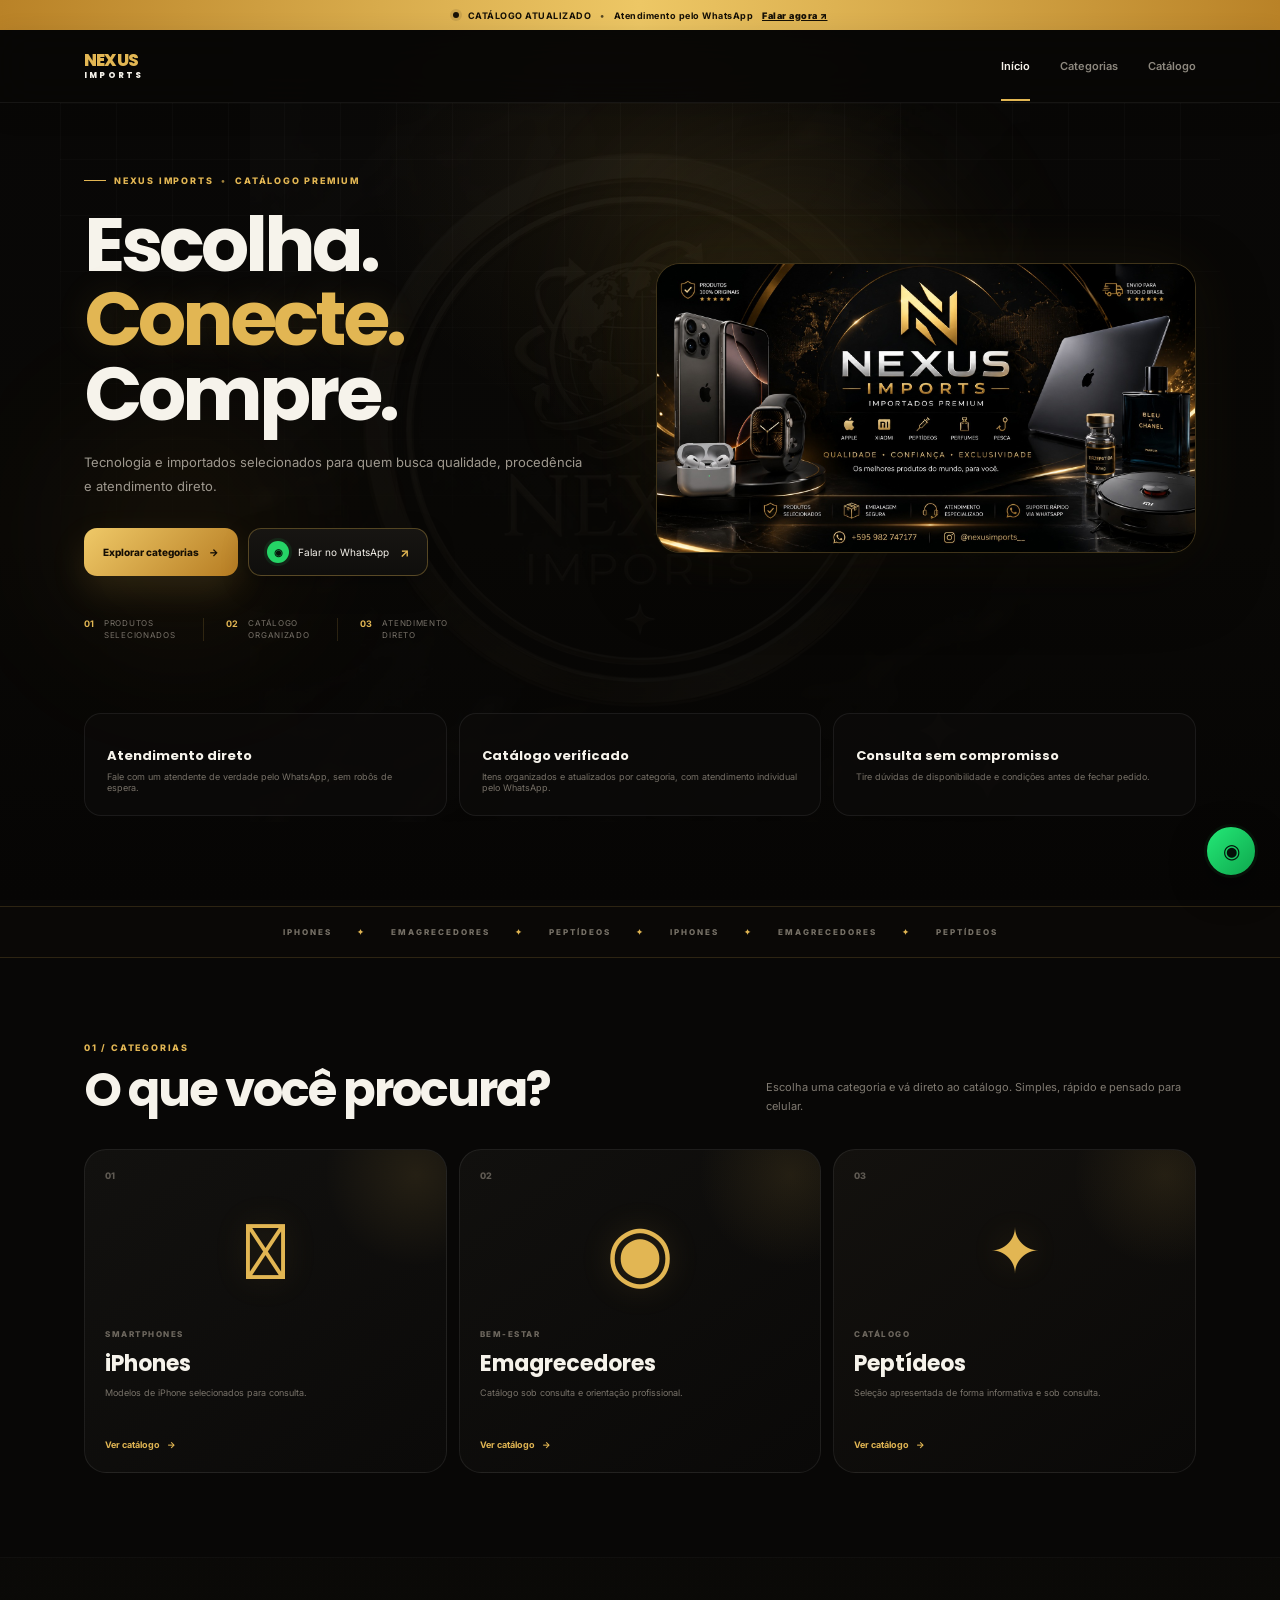
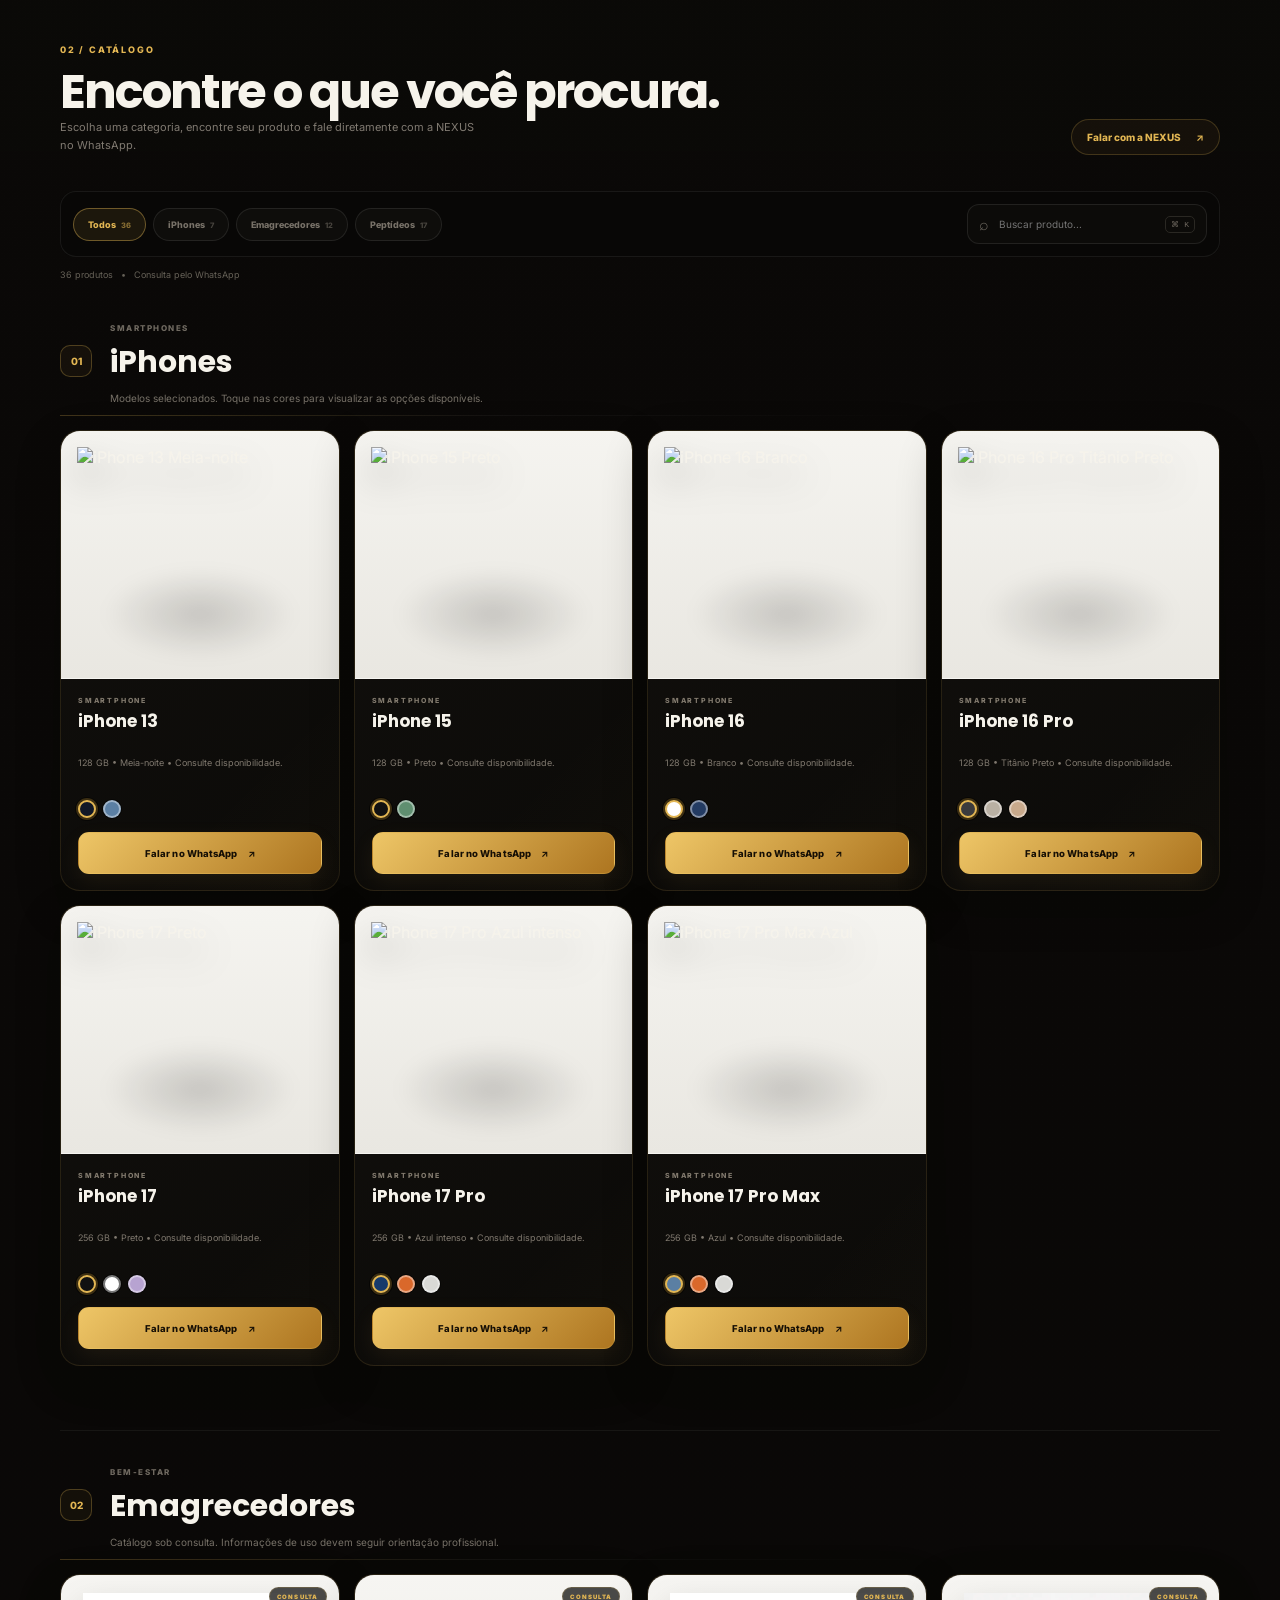
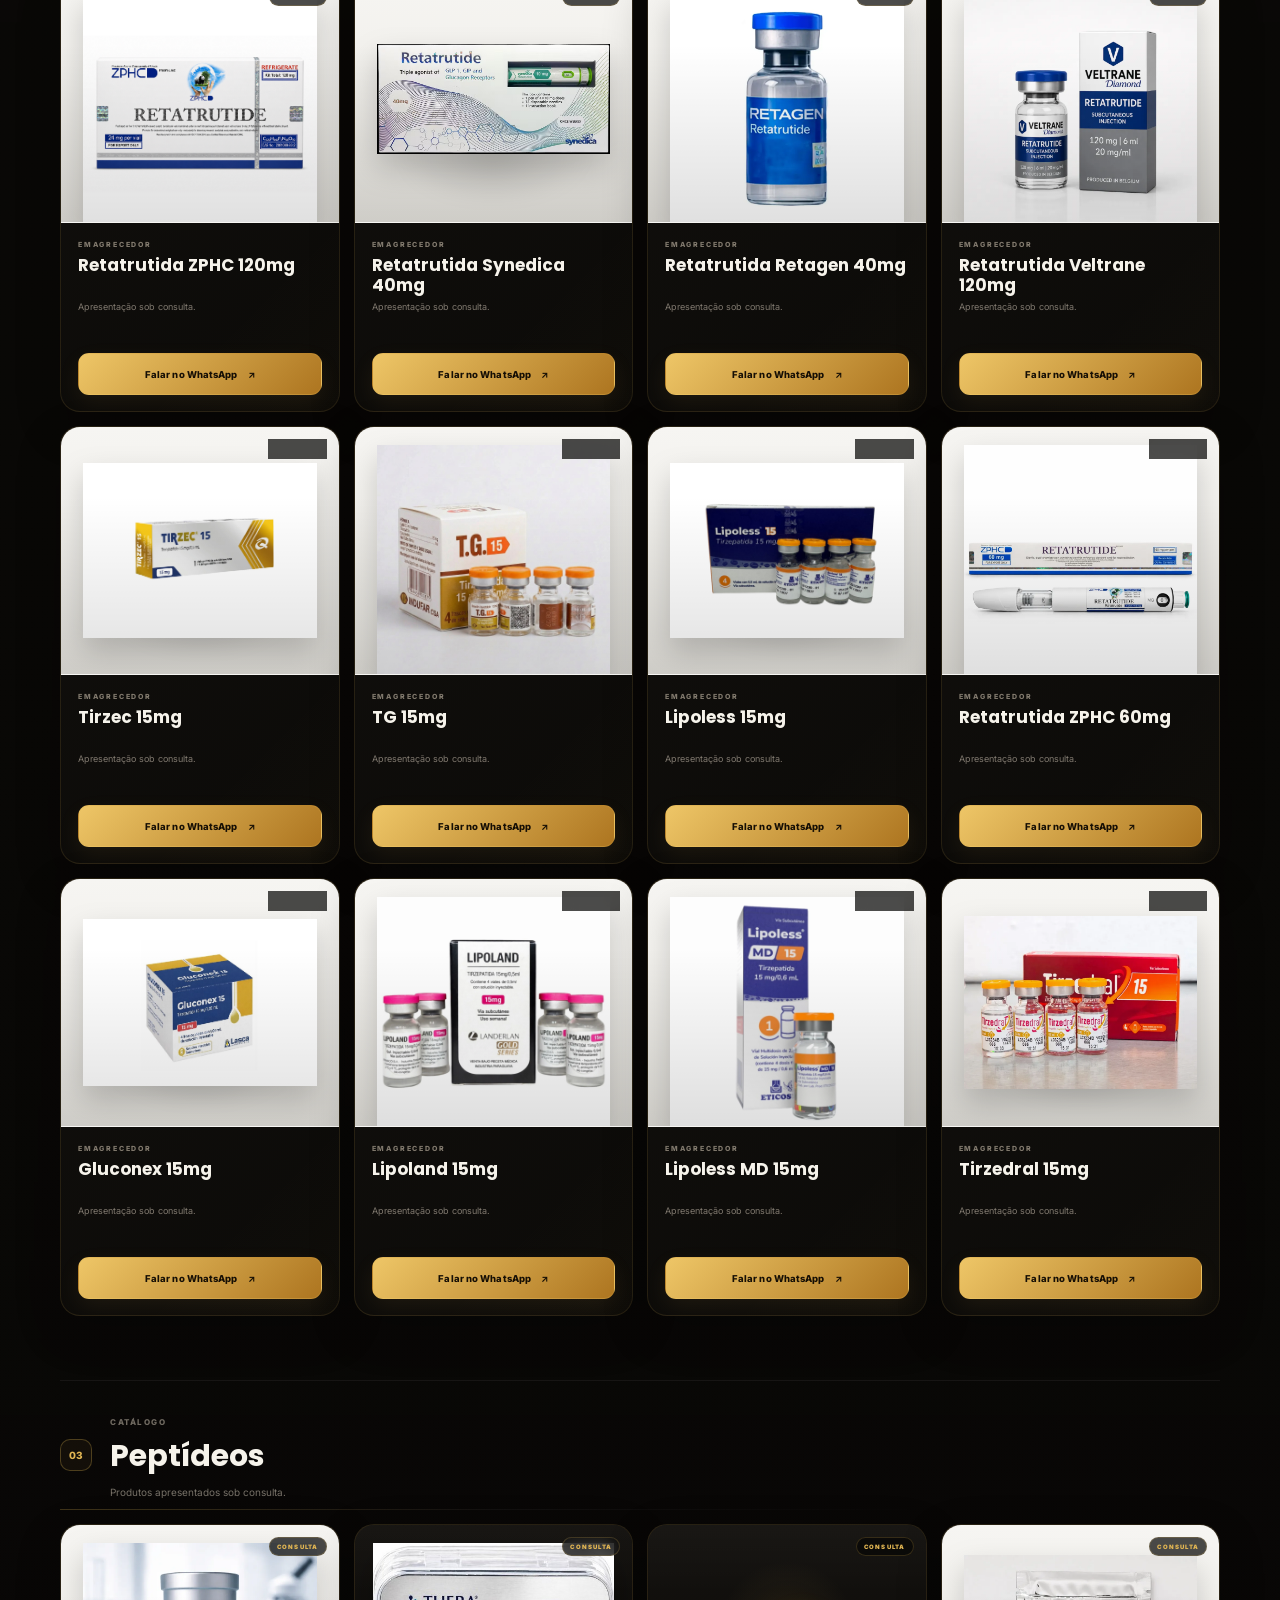
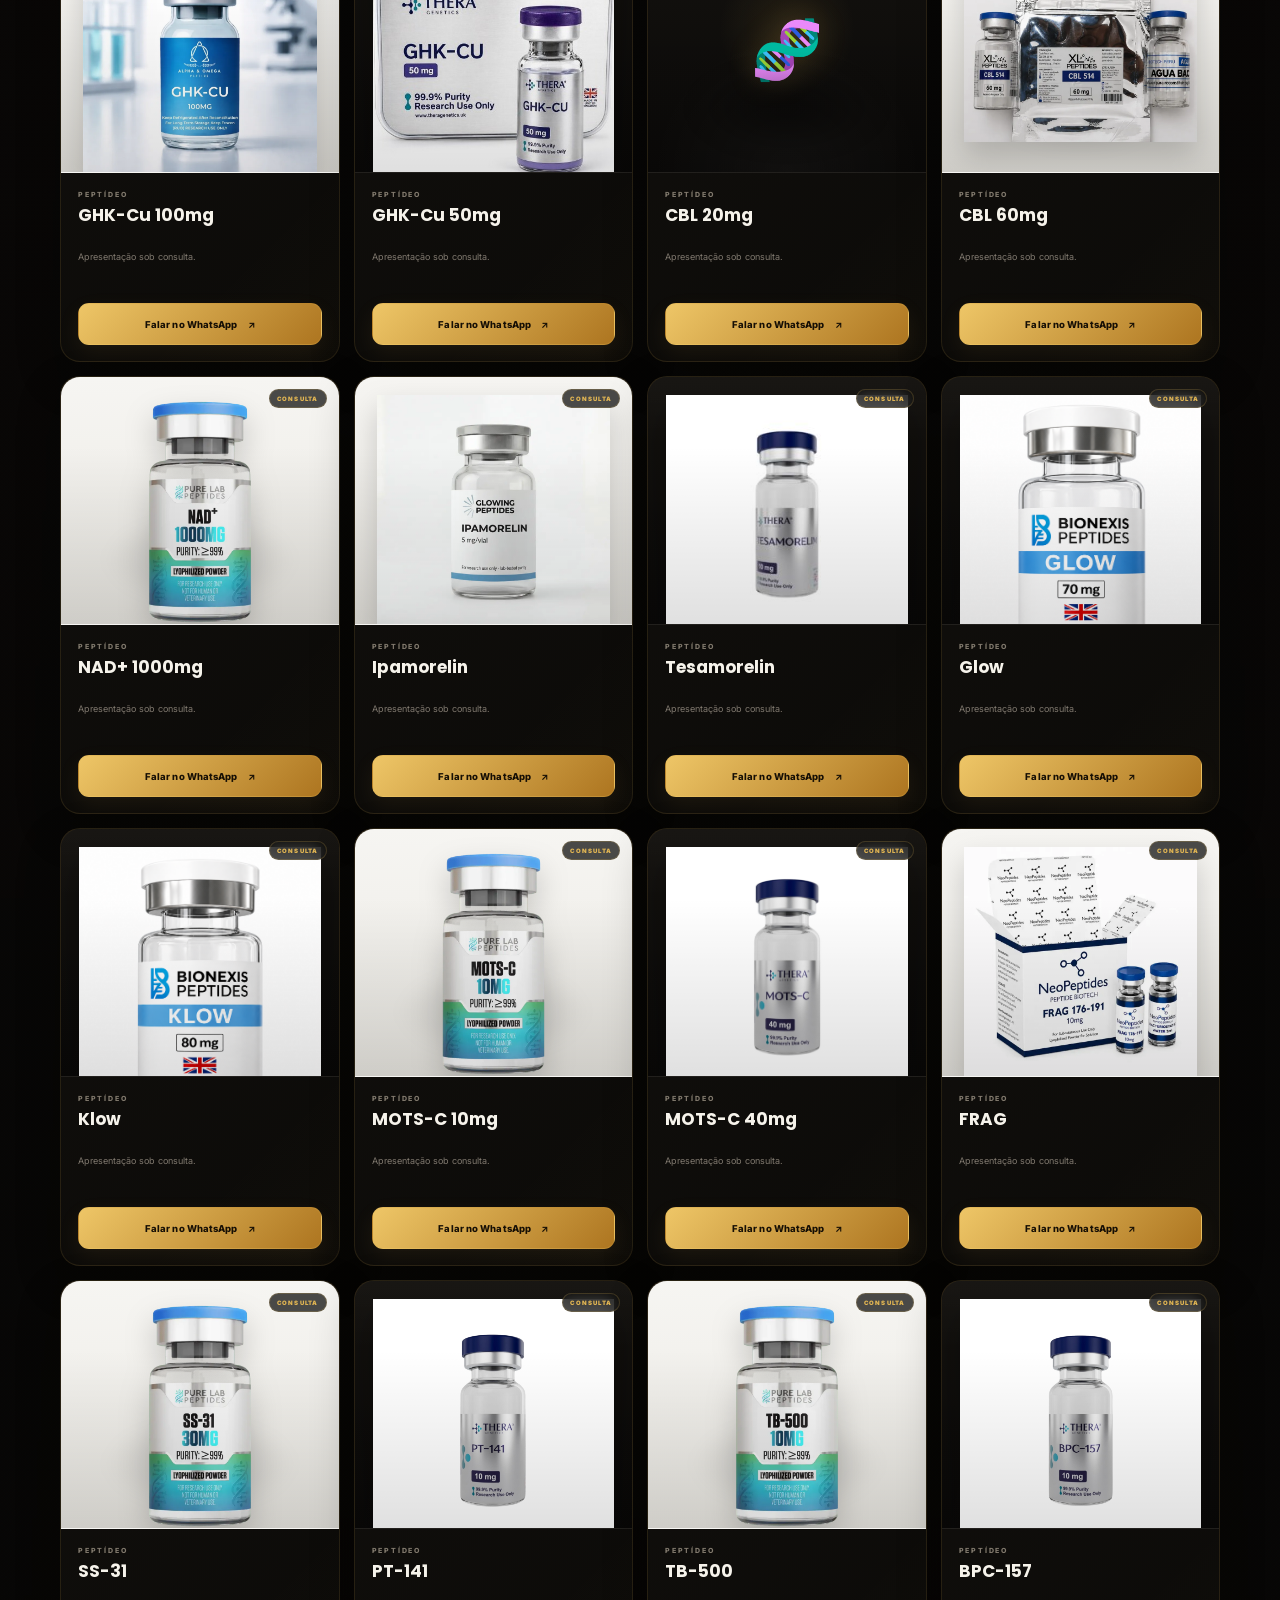
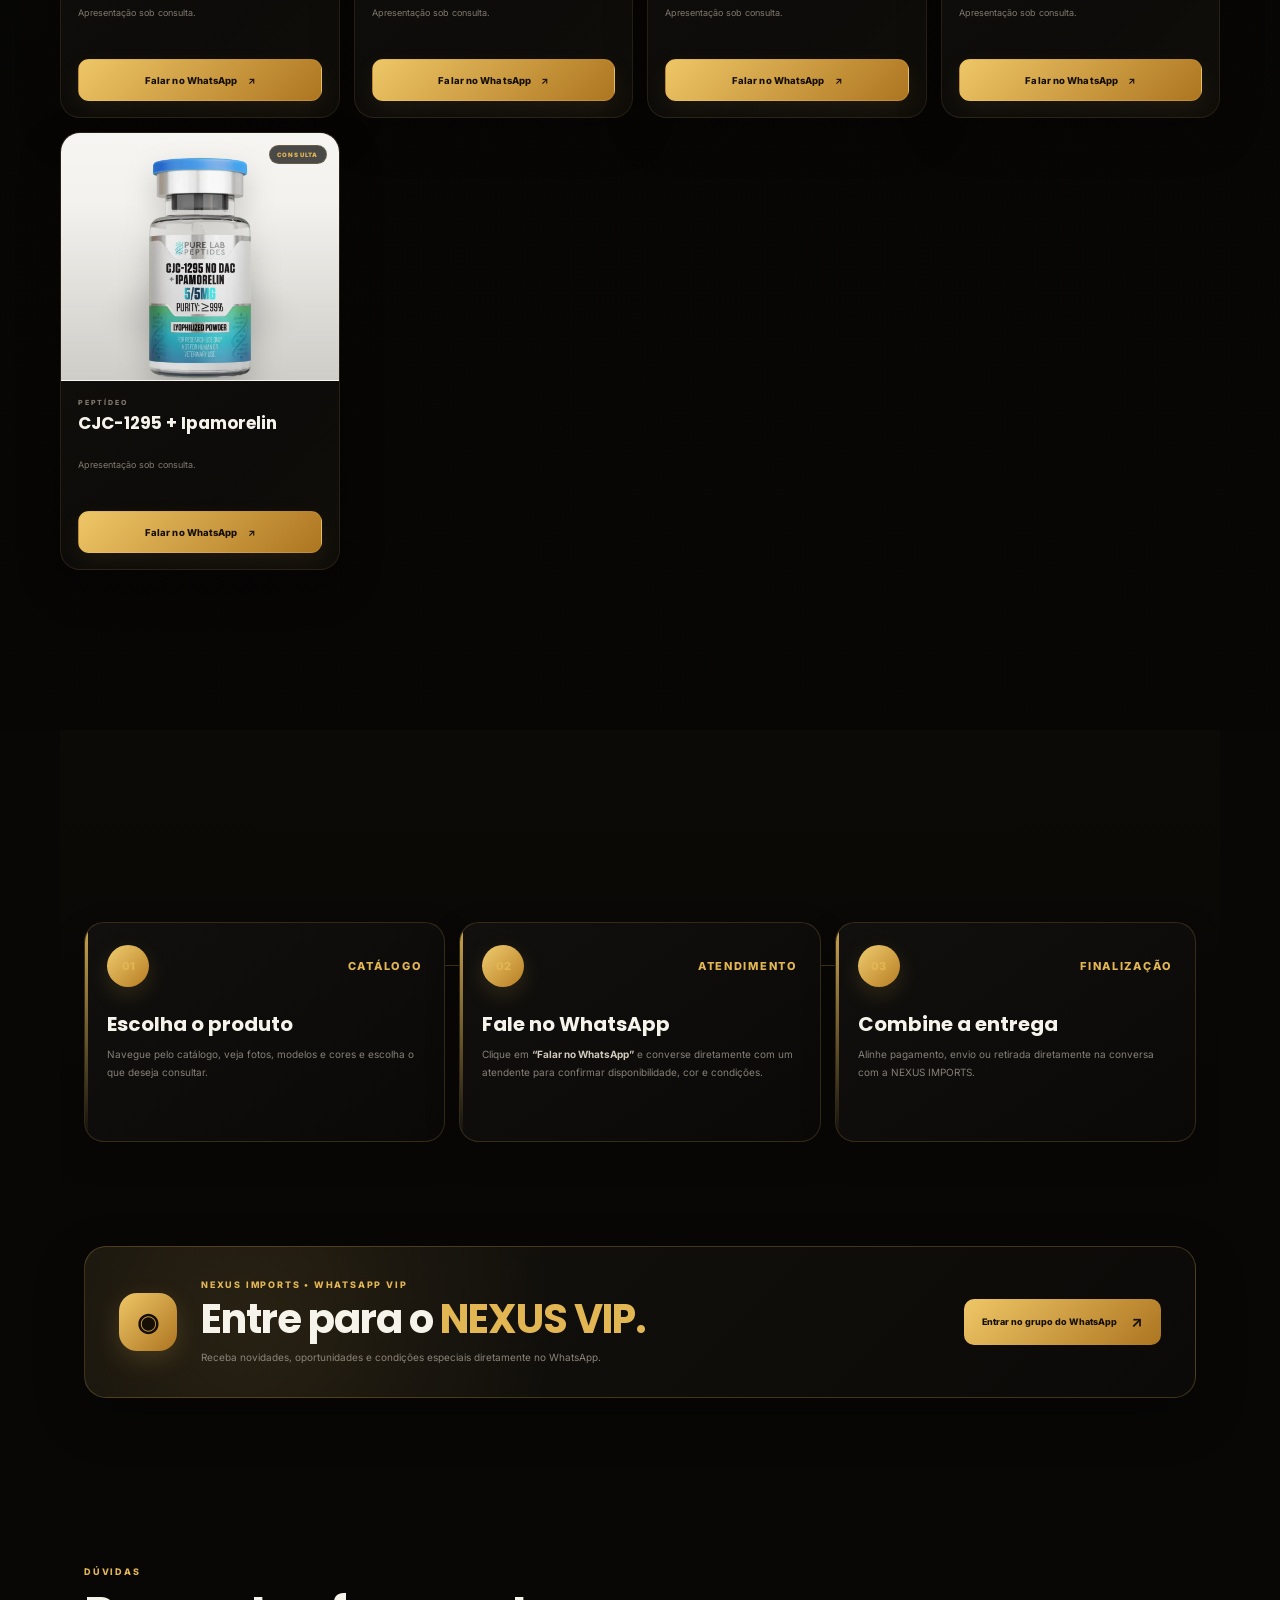
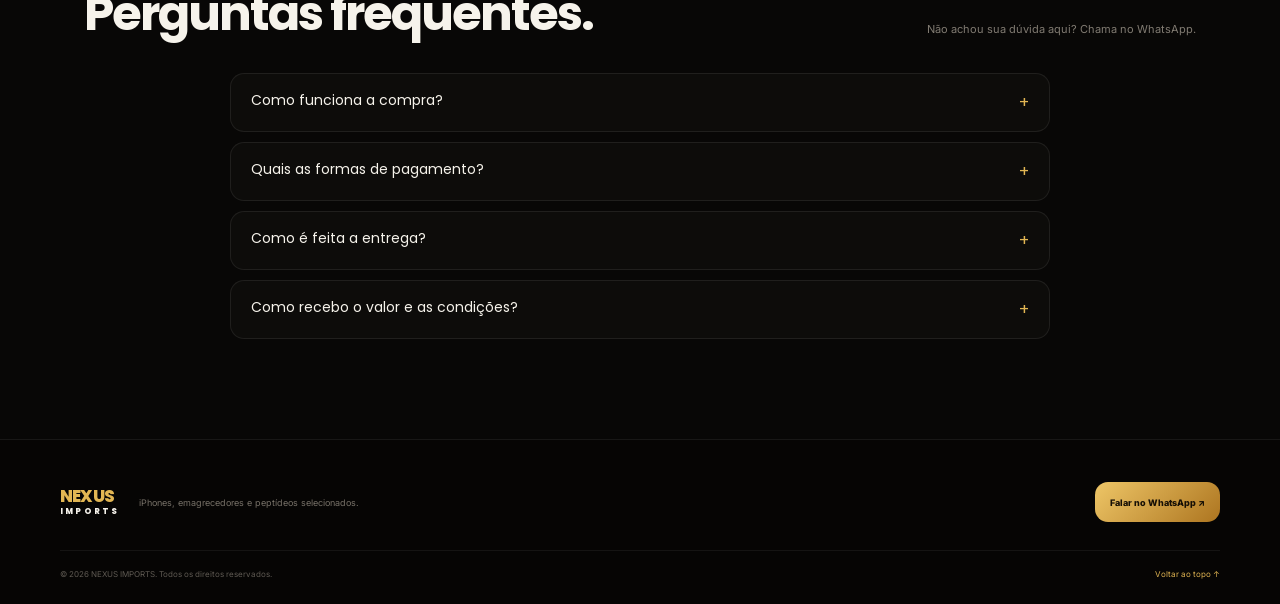
==== commit 535af6a3: "Add files via upload" ====
--- a/index.html
+++ b/index.html
@@ -63,7 +63,7 @@
 </div>
 <div class="hero-showcase hero-banner">
 <img alt="NEXUS IMPORTS — Importados Premium" fetchpriority="high" src="assets/images/branding/nexus-hero.png"/>
-<a class="banner-cta" href="#catalogo">Ver catálogo <span>→</span></a>
+
 </div>
 </section>
 <div aria-label="Diferenciais NEXUS IMPORTS" class="trust-strip">
--- a/style.css
+++ b/style.css
@@ -497,3 +497,9 @@
   .catalog-product{min-height:370px}
   .catalog-product-image{height:190px;flex-basis:190px}
 }
+
+
+/* Banner completo — sem corte e sem CTA sobreposto */
+.hero-banner{aspect-ratio:auto !important;height:auto !important;overflow:hidden !important;}
+.hero-banner img{width:100% !important;height:auto !important;aspect-ratio:auto !important;object-fit:contain !important;display:block !important;}
+@media(max-width:760px){.hero-banner{aspect-ratio:auto !important;height:auto !important;} .hero-banner img{height:auto !important;width:100% !important;object-fit:contain !important;}}
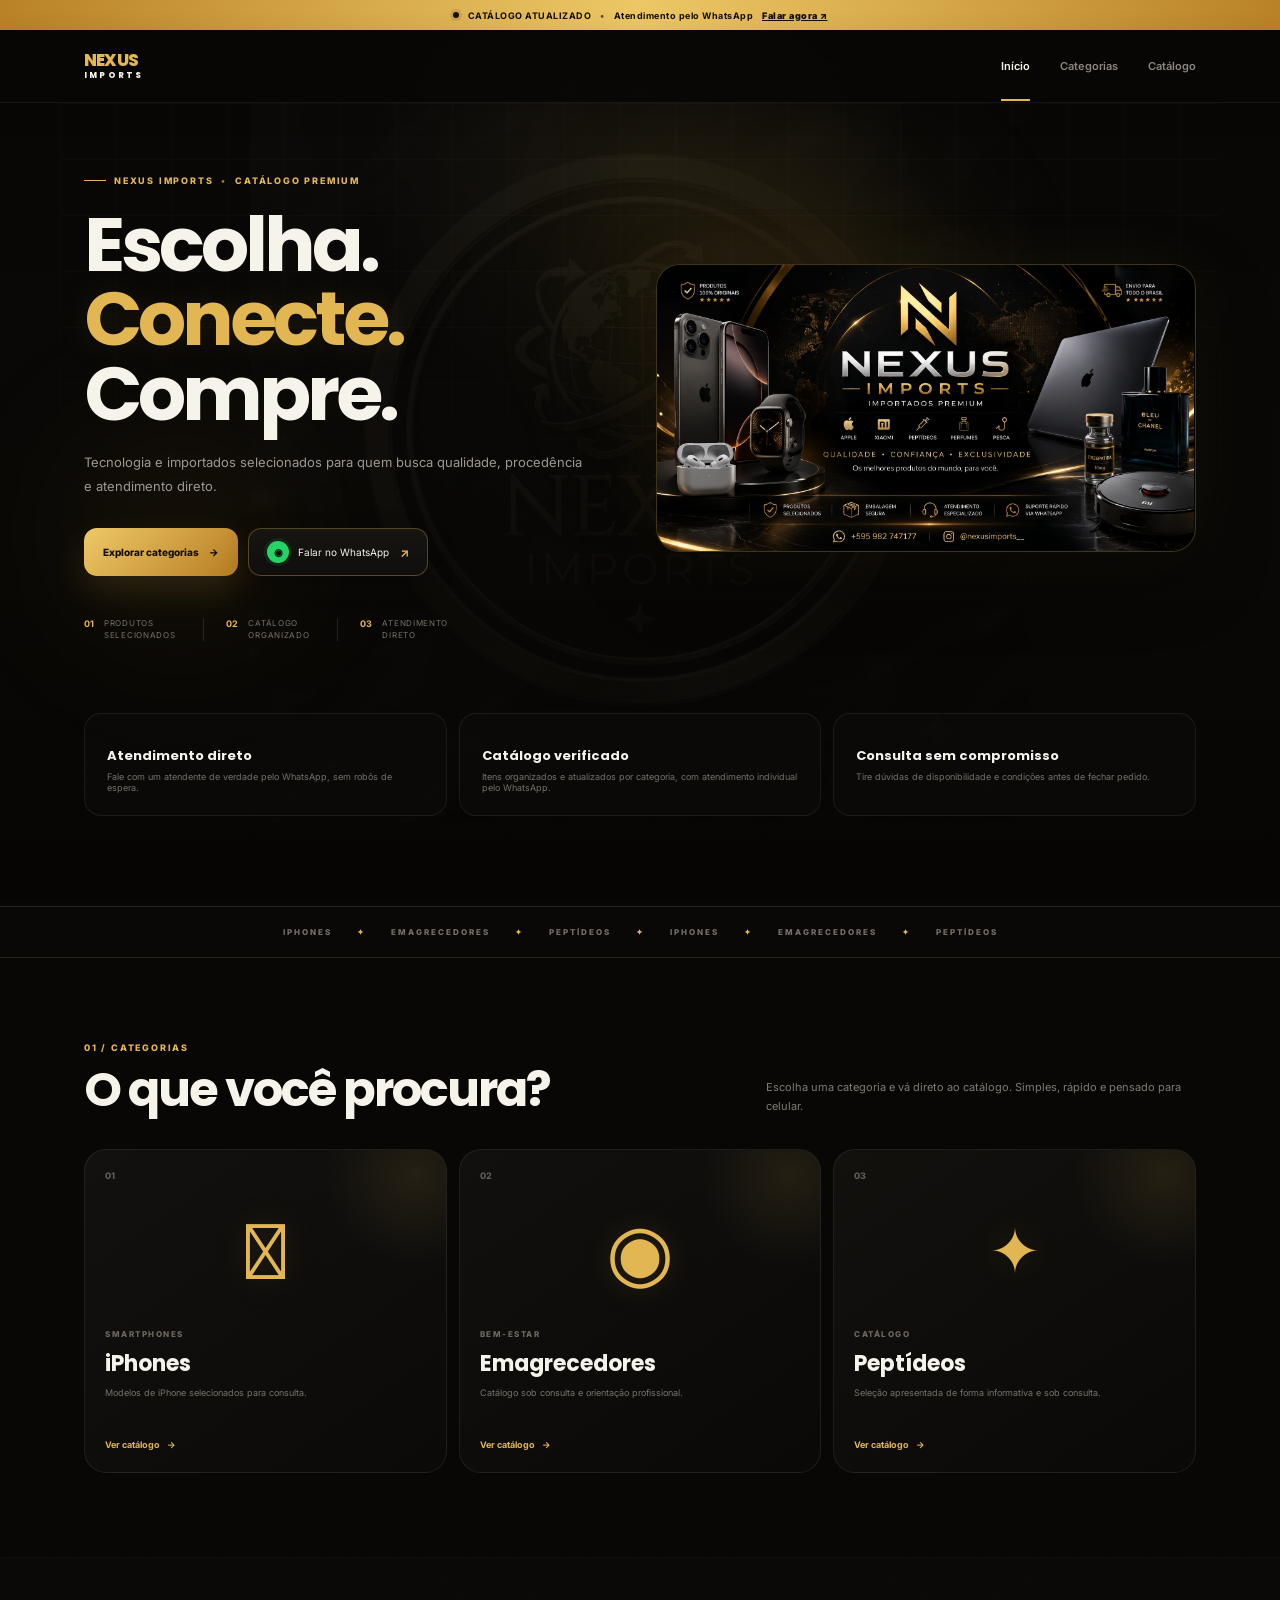
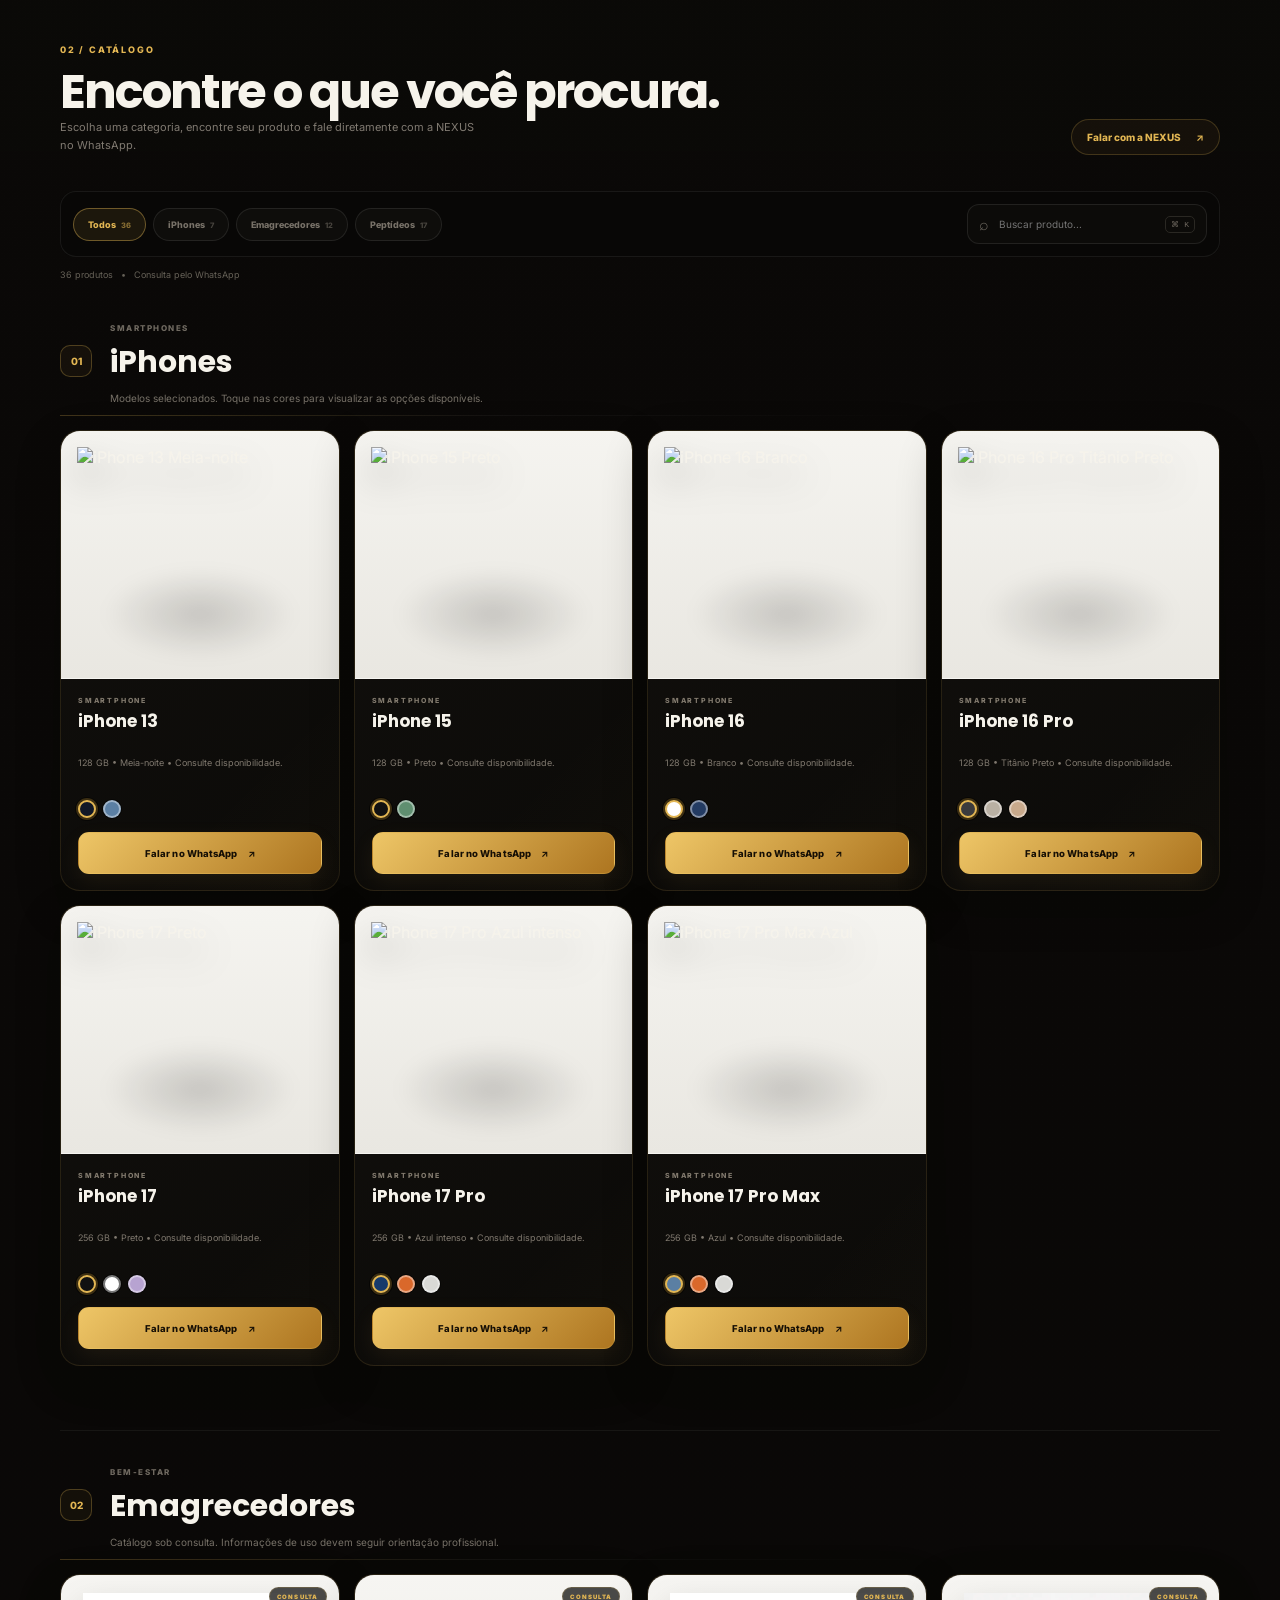
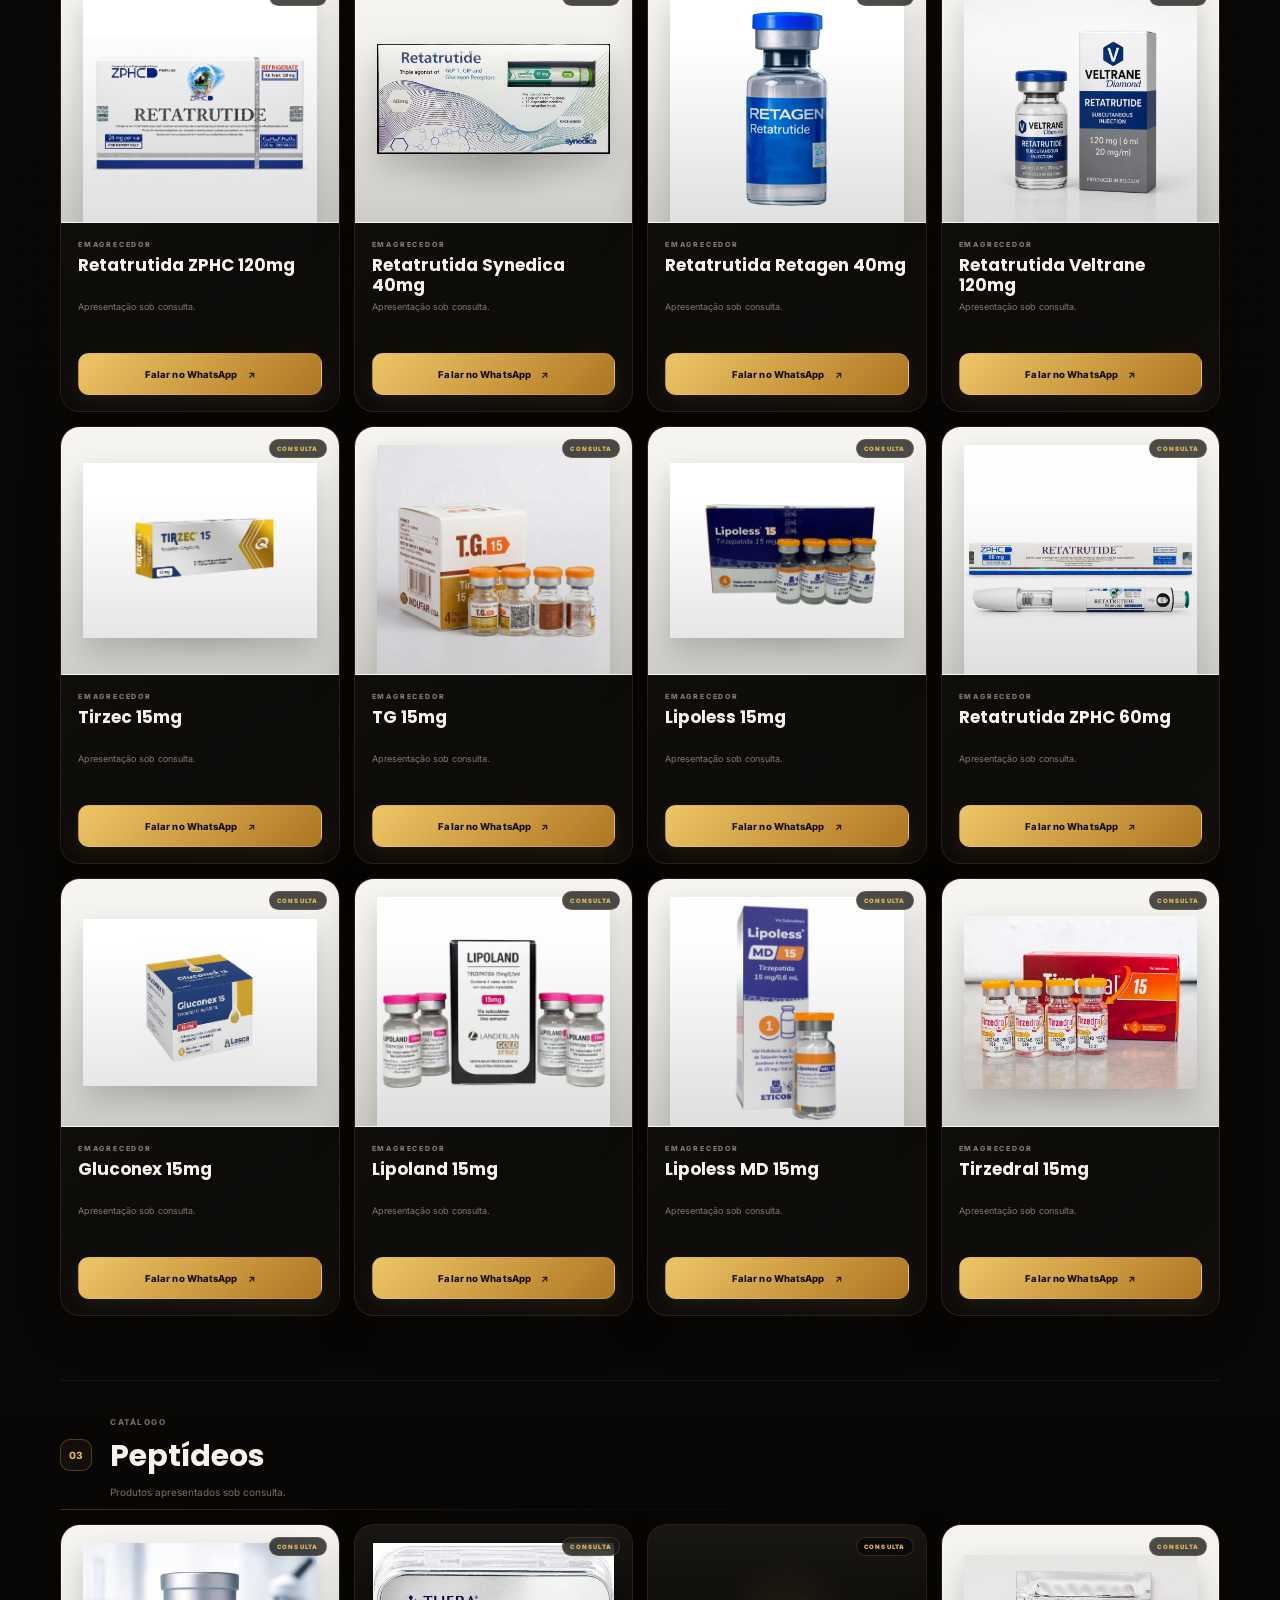
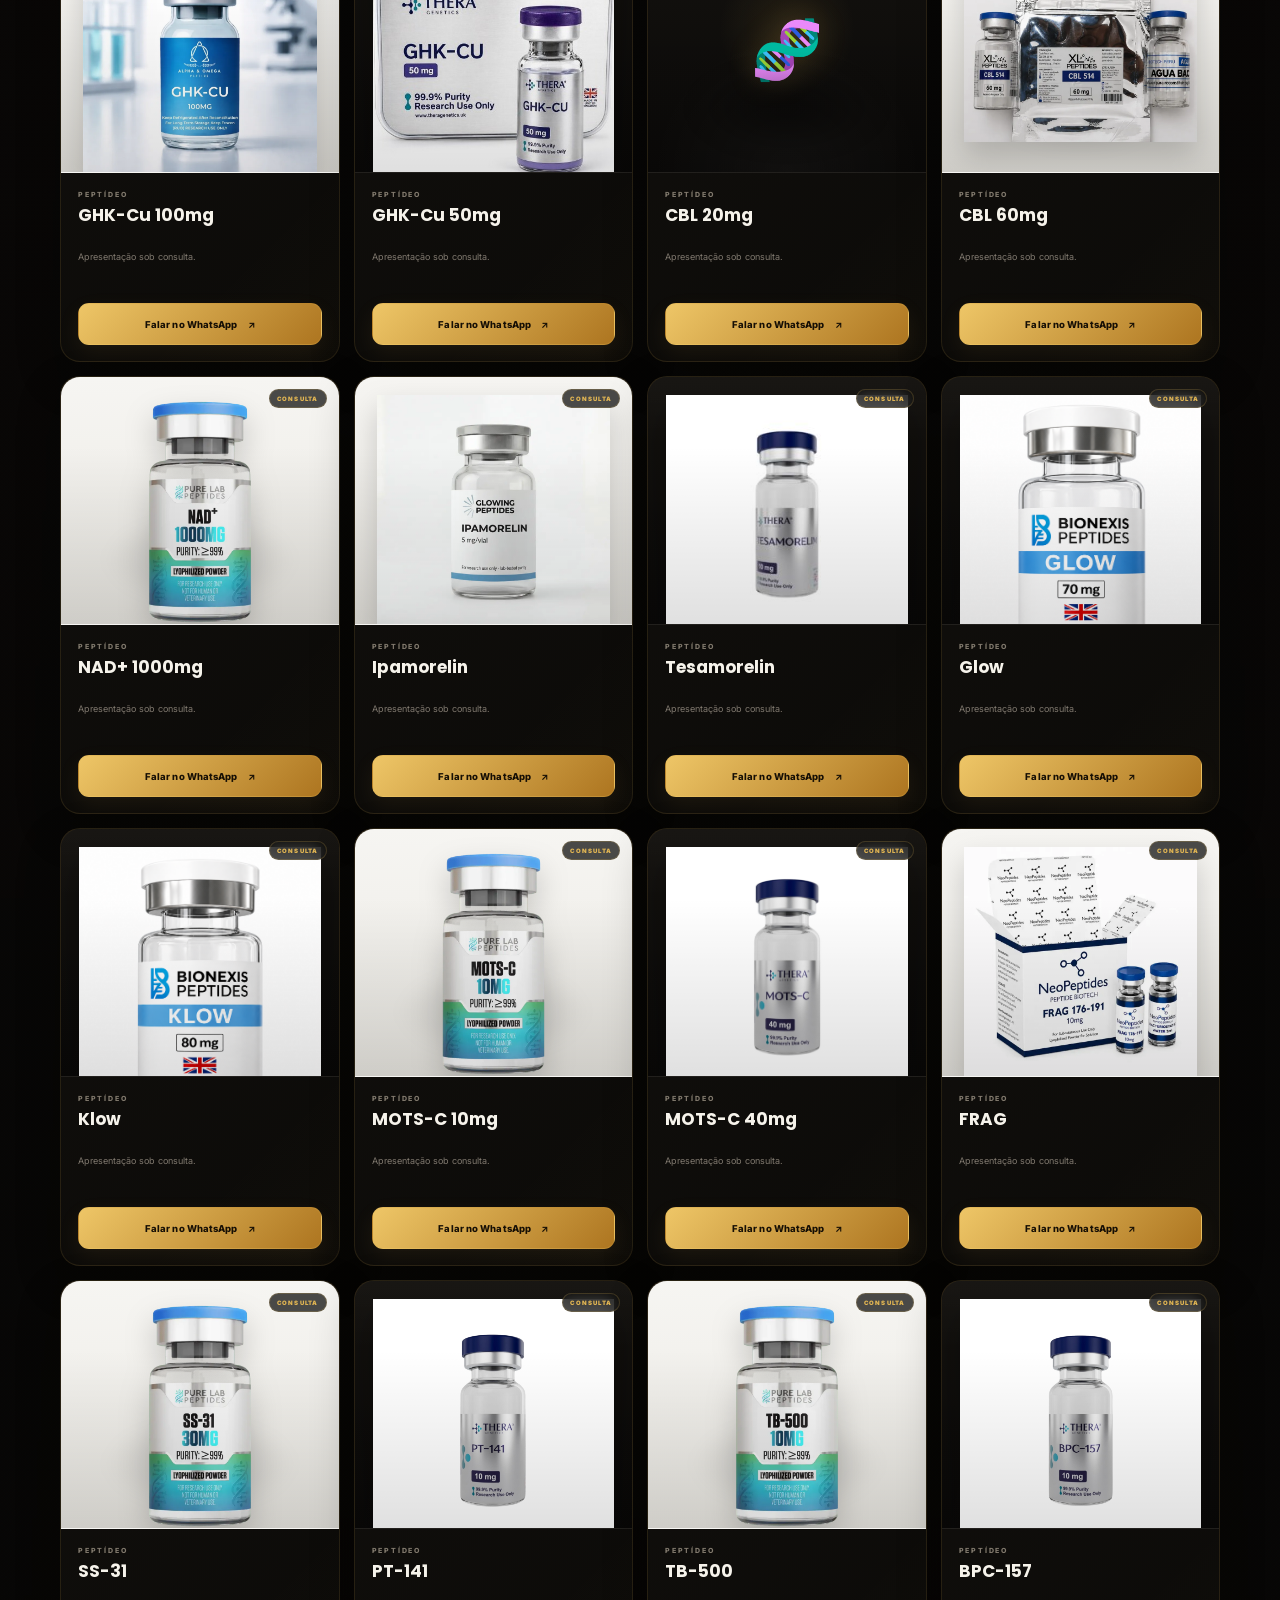
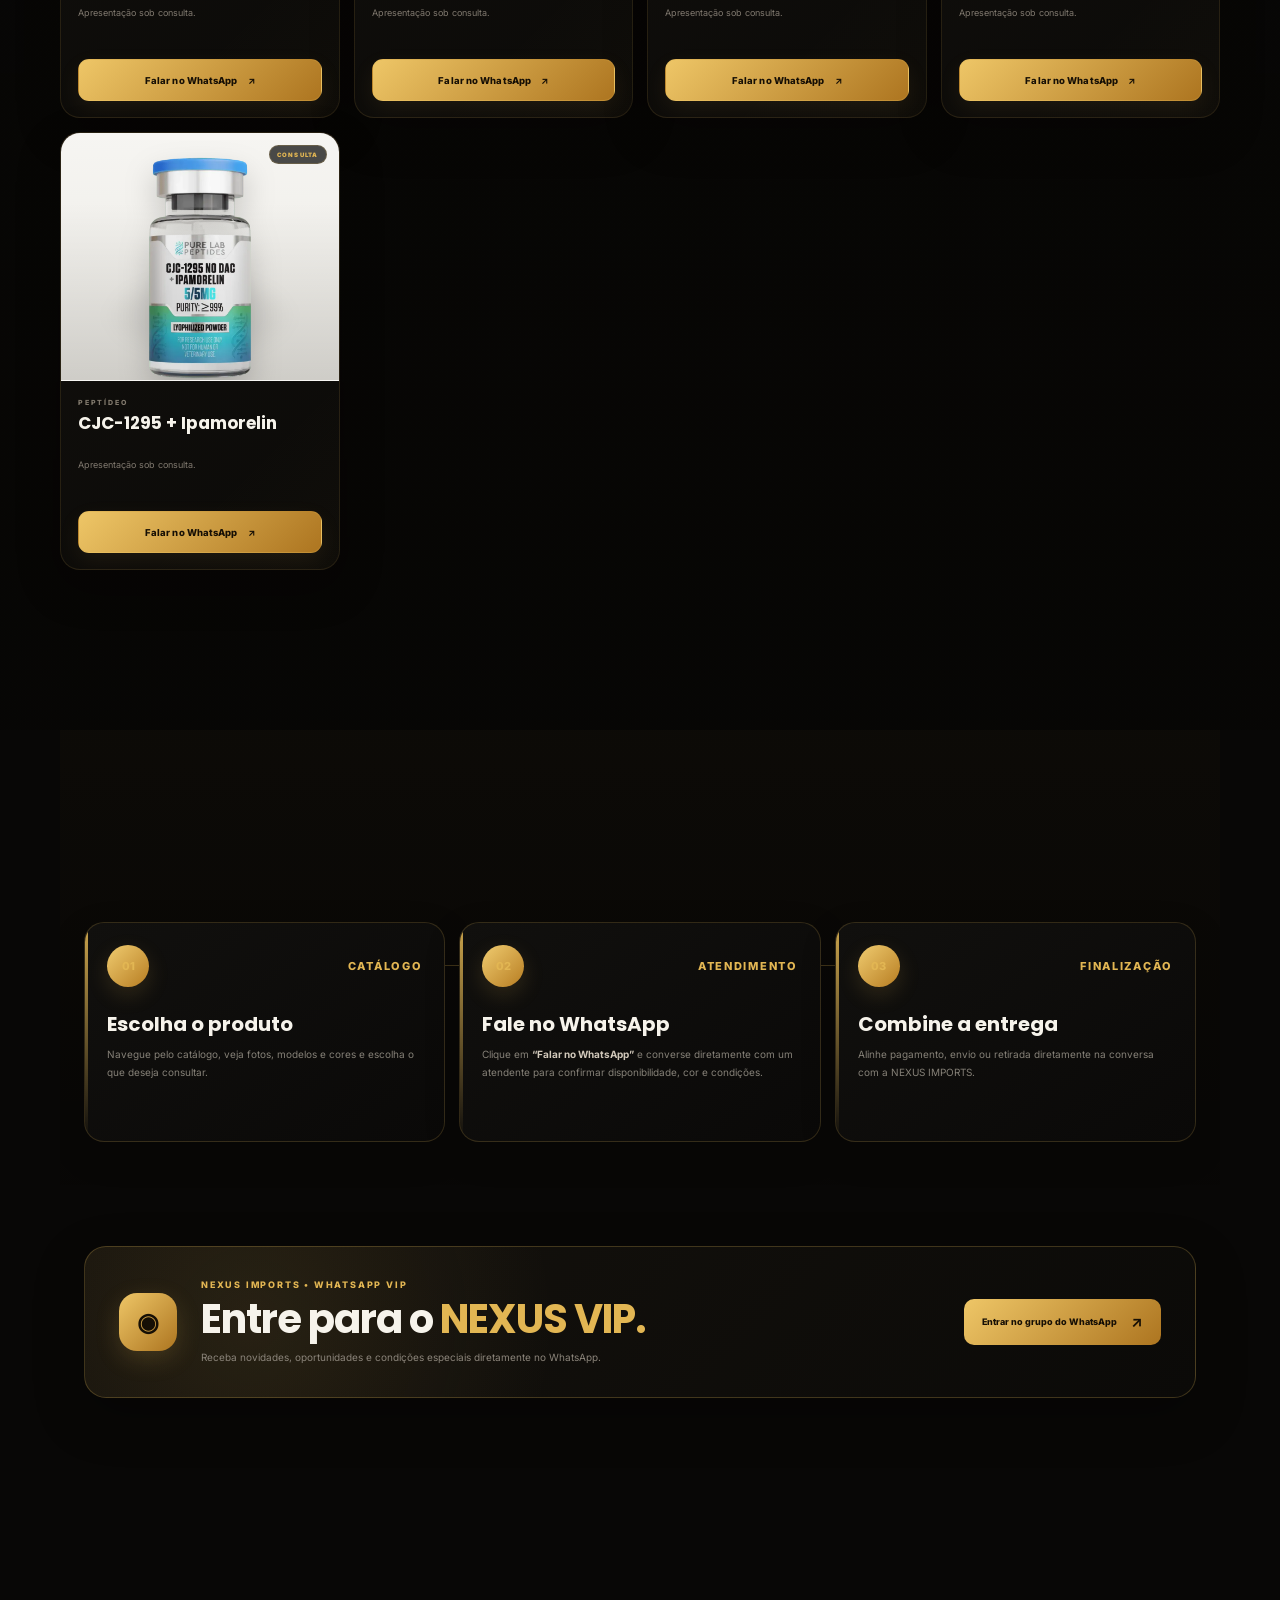
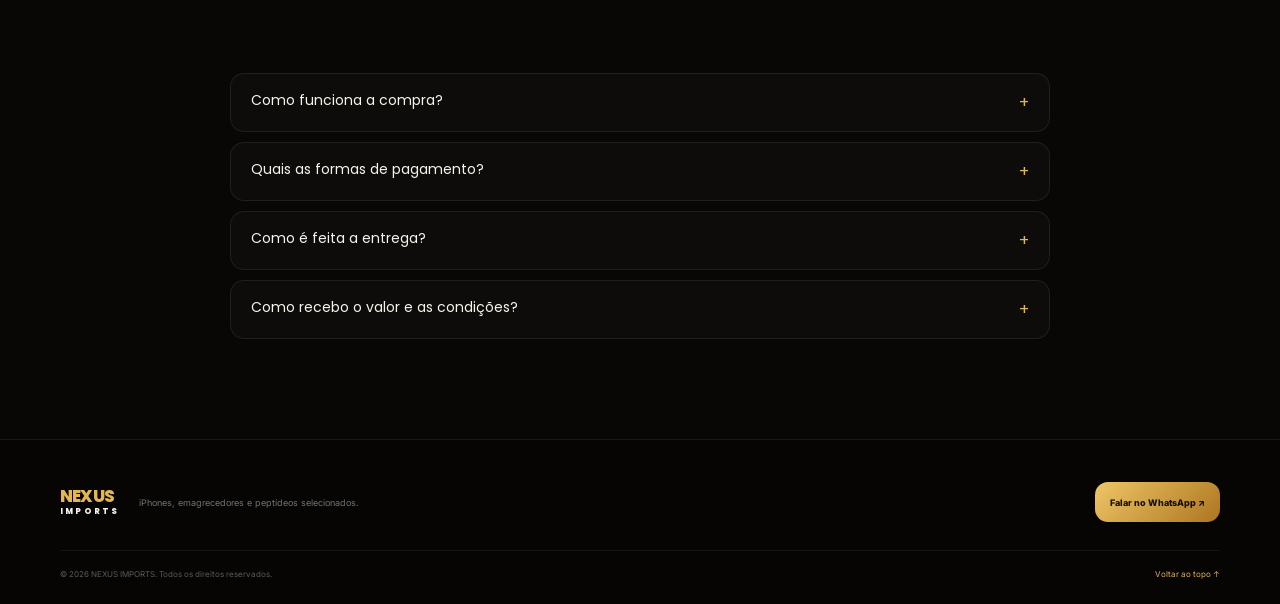
==== commit 07175870: "Add files via upload" ====
--- a/index.html
+++ b/index.html
@@ -148,7 +148,7 @@
 <a class="active" href="#inicio"><span>⌂</span>Início</a>
 <a href="#categorias"><span>◈</span>Categorias</a>
 <a href="#catalogo"><span>▦</span>Catálogo</a>
-<a data-wa-link="" href="#" rel="noopener" target="_blank"><span>◉</span>WhatsApp</a>
+
 </nav>
 <footer>
 <div class="footer-main">
@@ -159,7 +159,7 @@
 <div class="footer-line"></div>
 <div class="footer-bottom"><small>© 2026 NEXUS IMPORTS. Todos os direitos reservados.</small><a href="#topo">Voltar ao topo ↑</a></div>
 </footer>
-<a aria-label="Falar com a NEXUS IMPORTS pelo WhatsApp" class="floating-wa" data-wa-link="" href="#" rel="noopener" target="_blank"><span>◉</span></a>
+
 <button aria-label="Voltar ao topo" class="back-top" id="back-top" type="button">↑</button>
 <div aria-live="polite" class="toast" id="toast" role="status"></div>
 <script src="script.js"></script>
--- a/style.css
+++ b/style.css
@@ -503,3 +503,97 @@
 .hero-banner{aspect-ratio:auto !important;height:auto !important;overflow:hidden !important;}
 .hero-banner img{width:100% !important;height:auto !important;aspect-ratio:auto !important;object-fit:contain !important;display:block !important;}
 @media(max-width:760px){.hero-banner{aspect-ratio:auto !important;height:auto !important;} .hero-banner img{height:auto !important;width:100% !important;object-fit:contain !important;}}
+
+
+/* ===== Banner NEXUS — proporção original restaurada ===== */
+.hero-banner{
+  width:100%;
+  max-width:590px;
+  aspect-ratio:1717 / 916 !important;
+  height:auto !important;
+  overflow:hidden !important;
+  border-radius:24px;
+}
+.hero-banner img{
+  display:block !important;
+  width:100% !important;
+  height:100% !important;
+  object-fit:contain !important;
+  object-position:center !important;
+}
+@media(max-width:900px){
+  .hero-banner{width:100%;max-width:720px;aspect-ratio:1717 / 916 !important;height:auto !important;justify-self:stretch;}
+}
+@media(max-width:760px){
+  .hero-banner{
+    width:100% !important;
+    max-width:none !important;
+    aspect-ratio:1717 / 916 !important;
+    height:auto !important;
+    border-radius:18px;
+  }
+  .hero-banner img{
+    width:100% !important;
+    height:100% !important;
+    object-fit:contain !important;
+  }
+}
+
+/* ===== CORREÇÃO MOBILE DO BANNER ===== */
+@media (max-width: 760px){
+  .hero{
+    display:block !important;
+    width:100% !important;
+    max-width:none !important;
+  }
+  .hero-copy{
+    width:100% !important;
+    max-width:none !important;
+  }
+  .hero-banner{
+    display:block !important;
+    width:100% !important;
+    max-width:none !important;
+    margin:36px 0 0 !important;
+    padding:0 !important;
+    height:auto !important;
+    aspect-ratio:auto !important;
+    overflow:hidden !important;
+    border-radius:18px !important;
+  }
+  .hero-banner img{
+    display:block !important;
+    width:100% !important;
+    height:auto !important;
+    max-width:100% !important;
+    object-fit:initial !important;
+    object-position:center !important;
+  }
+  .hero-banner .banner-cta{display:none !important;}
+}
+
+
+/* Mobile: barra inferior centralizada, sem atalho WhatsApp */
+@media(max-width:760px){
+  .floating-wa{display:none !important;}
+  .mobile-bottom-nav{
+    display:grid !important;
+    grid-template-columns:repeat(3,72px) !important;
+    justify-content:center !important;
+    align-items:stretch !important;
+    column-gap:28px !important;
+    left:0 !important; right:0 !important;
+    padding-left:0 !important; padding-right:0 !important;
+  }
+  .mobile-bottom-nav a{
+    width:72px !important;
+    justify-self:center !important;
+  }
+}
+@media(max-width:390px){
+  .mobile-bottom-nav{
+    grid-template-columns:repeat(3,62px) !important;
+    column-gap:22px !important;
+  }
+  .mobile-bottom-nav a{width:62px !important;}
+}
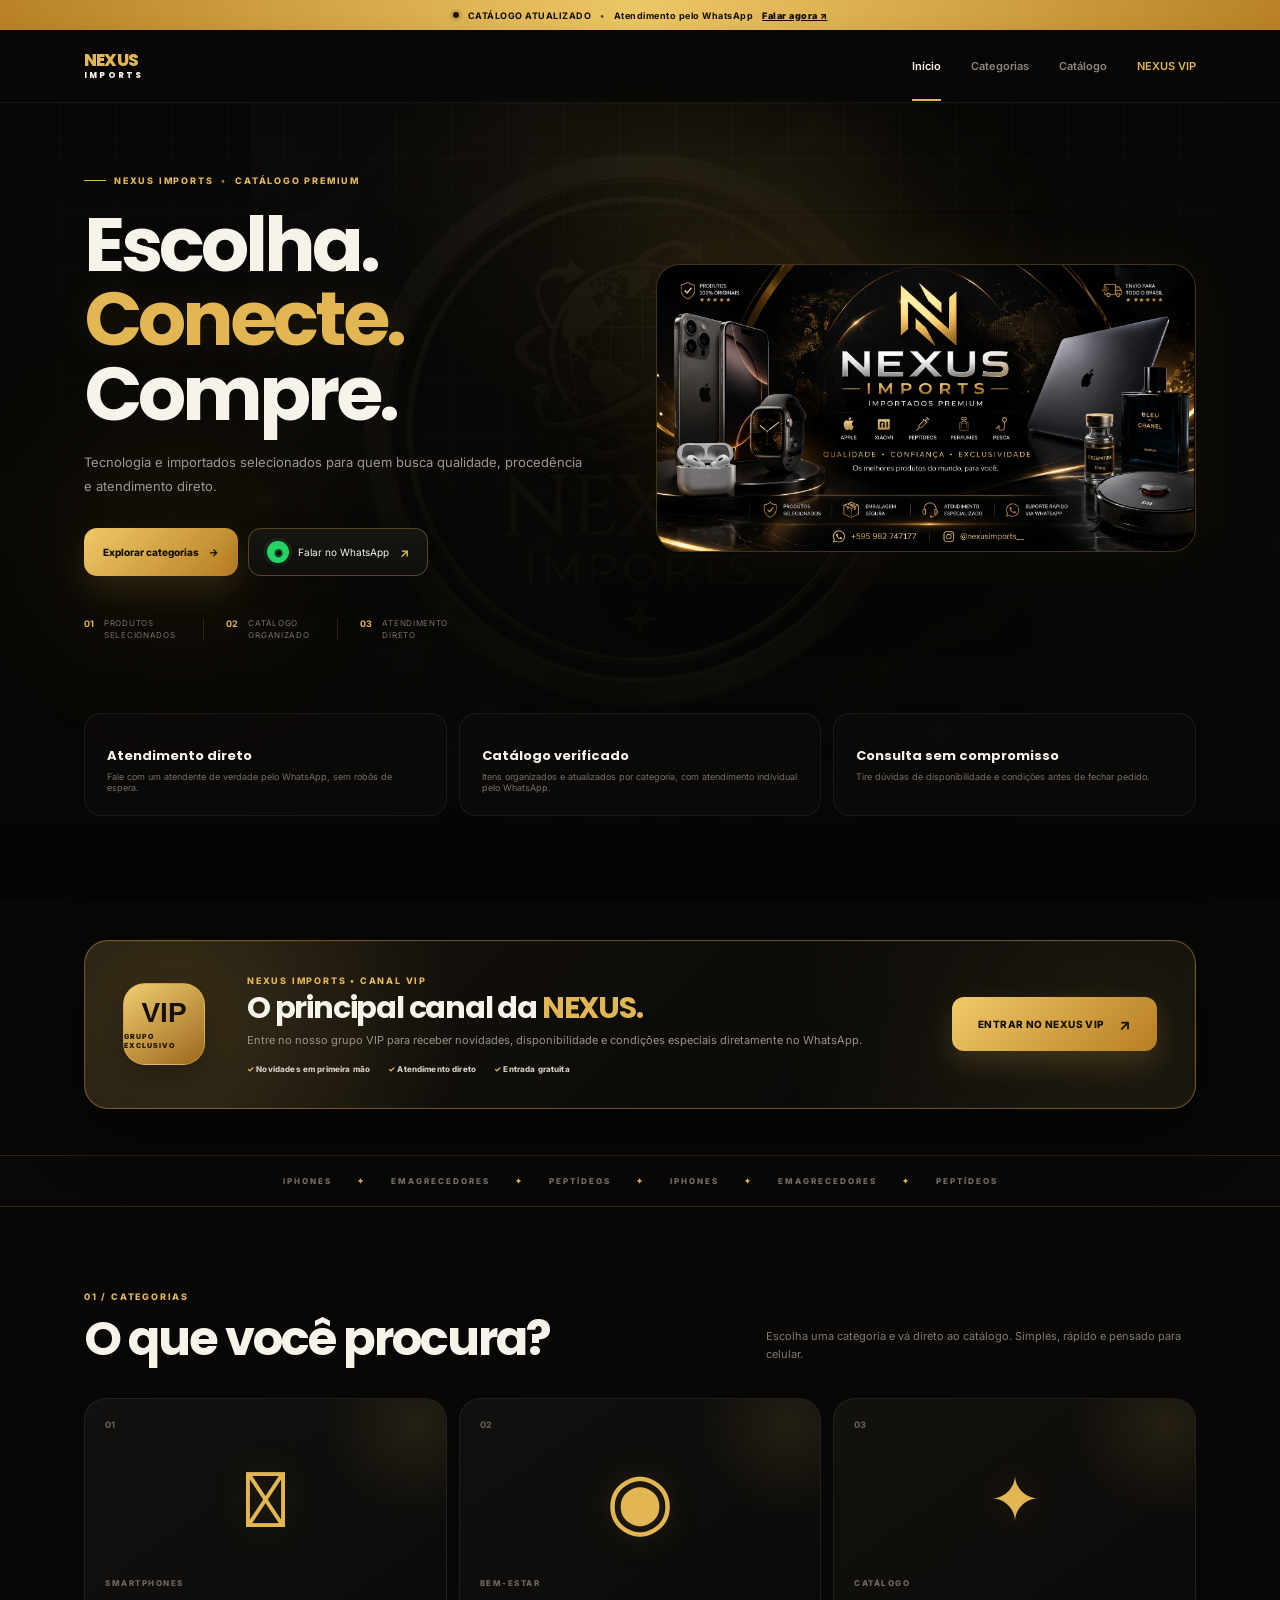
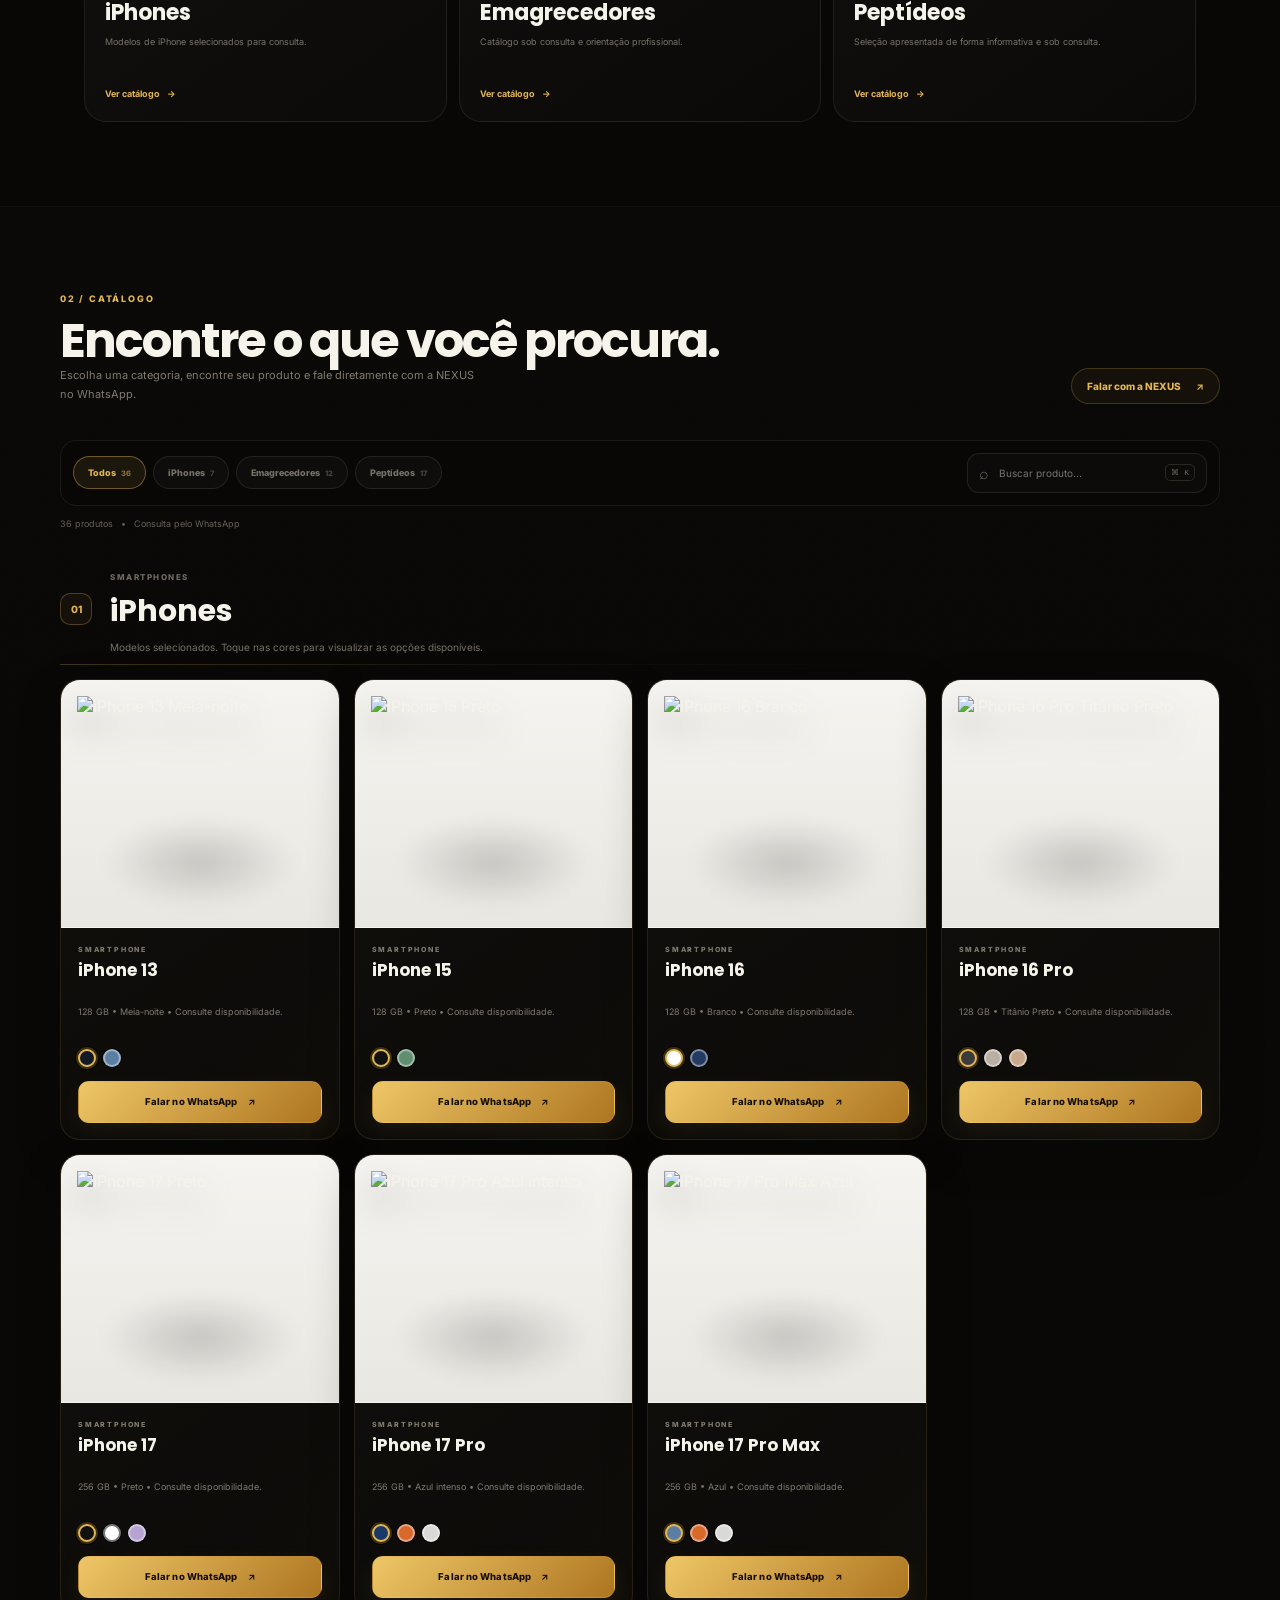
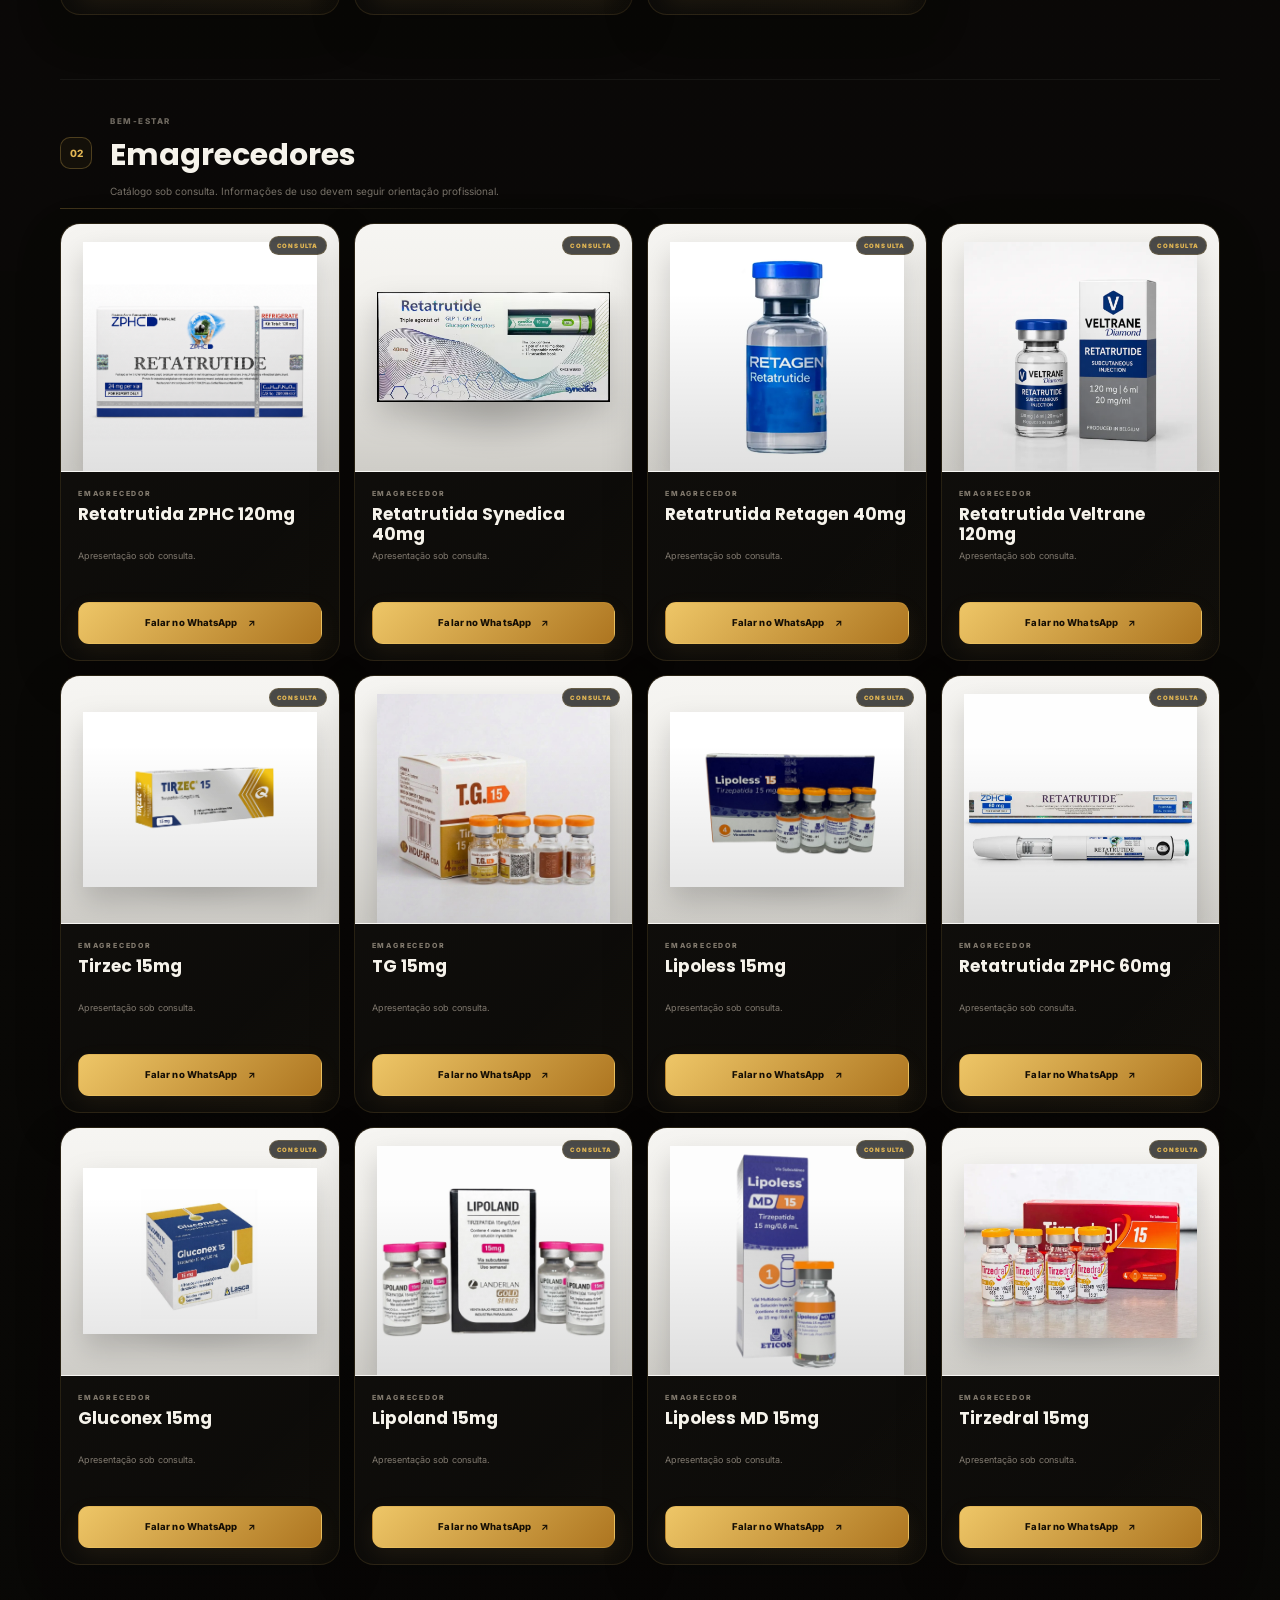
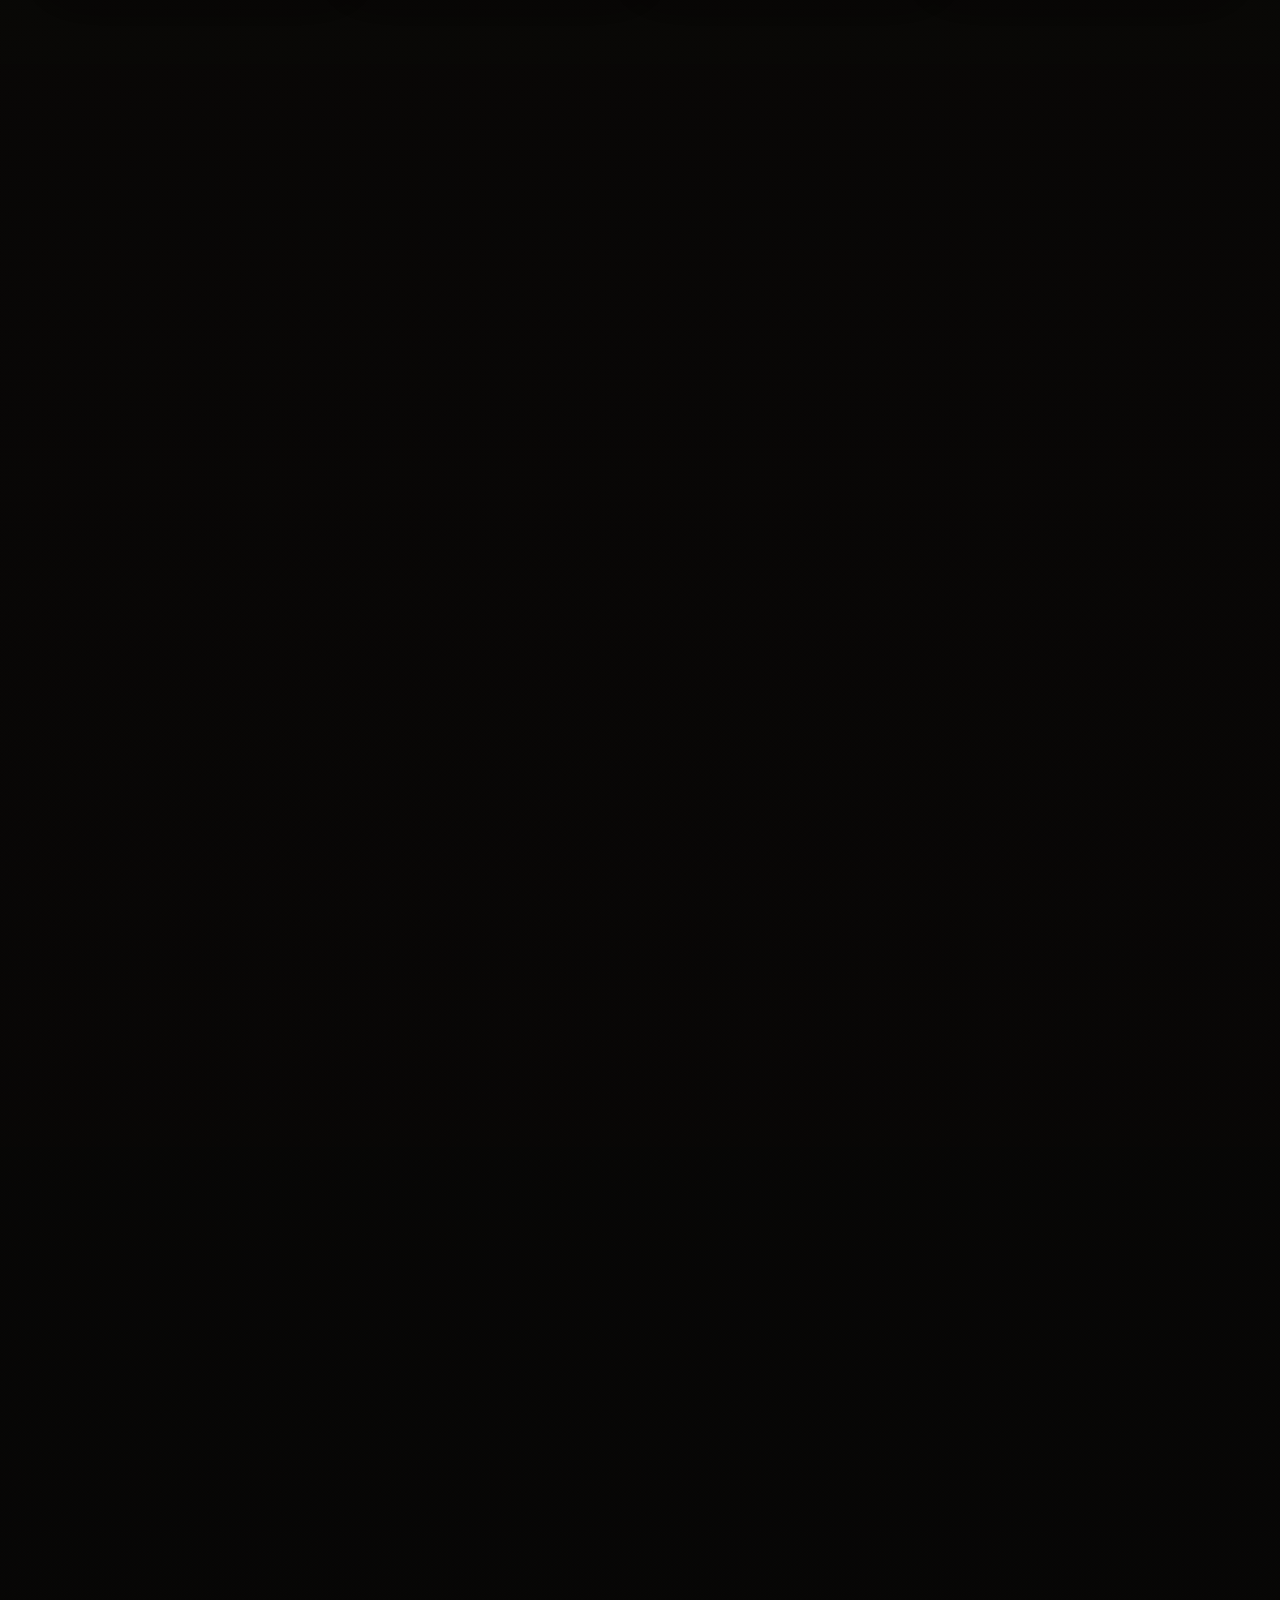
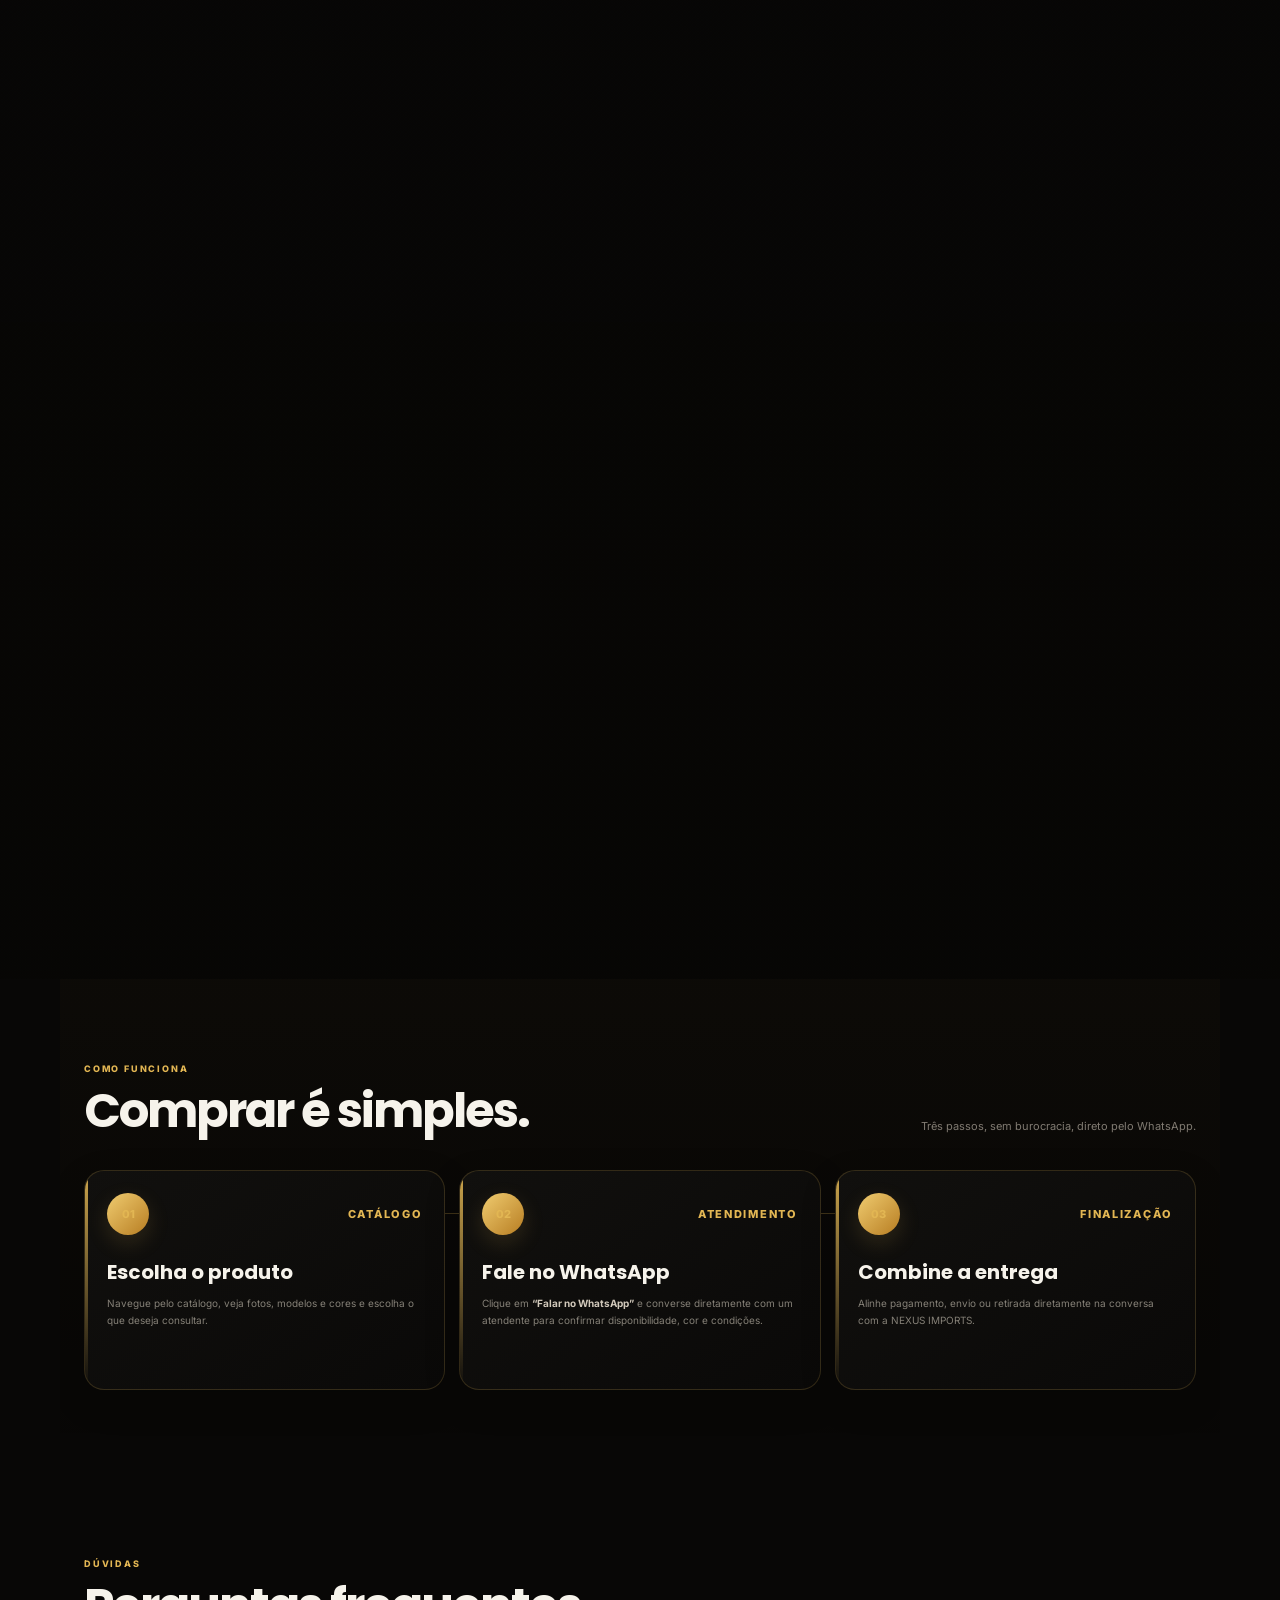
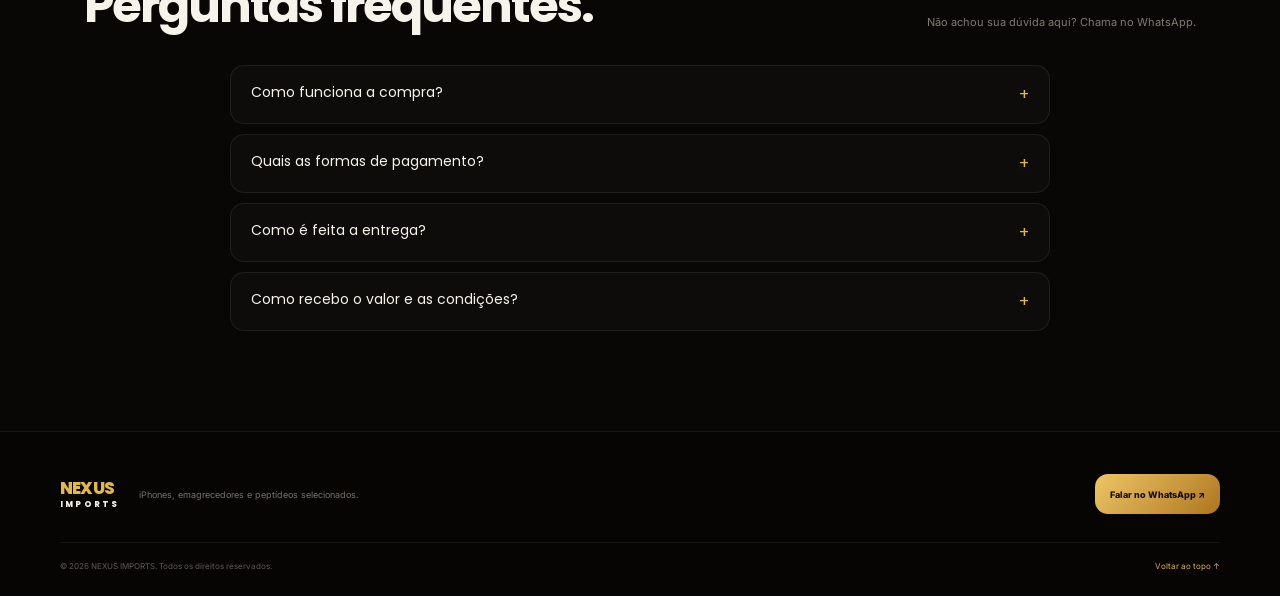
==== commit 8a83afb2: "Add files via upload" ====
--- a/index.html
+++ b/index.html
@@ -39,7 +39,7 @@
 <nav aria-label="Navegação principal" class="nav" id="main-nav">
 <a class="nav-link active" href="#inicio">Início</a>
 <a class="nav-link" href="#categorias">Categorias</a>
-<a class="nav-link" href="#catalogo">Catálogo</a>
+<a class="nav-link" href="#catalogo">Catálogo</a><a class="nav-link nav-vip" href="#promocoes">NEXUS VIP</a>
 </nav>
 <button aria-controls="main-nav" aria-expanded="false" aria-label="Abrir menu" class="menu-btn" type="button"><span></span><span></span><span></span></button>
 </div>
@@ -71,6 +71,20 @@
 <div><strong>Catálogo verificado</strong><p>Itens organizados e atualizados por categoria, com atendimento individual pelo WhatsApp.</p></div>
 <div><strong>Consulta sem compromisso</strong><p>Tire dúvidas de disponibilidade e condições antes de fechar pedido.</p></div>
 </div>
+<section aria-labelledby="promo-title" class="promo-group section-pad" id="promocoes">
+<div class="promo-group-inner">
+<div class="promo-vip-badge"><span>VIP</span><small>GRUPO EXCLUSIVO</small></div>
+<div class="promo-copy">
+<span class="eyebrow">NEXUS IMPORTS • CANAL VIP</span>
+<h2 id="promo-title">O principal canal da <em>NEXUS.</em></h2>
+<p>Entre no nosso grupo VIP para receber novidades, disponibilidade e condições especiais diretamente no WhatsApp.</p>
+<div class="promo-points"><span>✓ Novidades em primeira mão</span><span>✓ Atendimento direto</span><span>✓ Entrada gratuita</span></div>
+</div>
+<a class="promo-group-btn" href="https://chat.whatsapp.com/Ej7i8DDg83OEjPmyJZmHQh" rel="noopener noreferrer" target="_blank">
+<span>ENTRAR NO NEXUS VIP</span><b>↗</b>
+</a>
+</div>
+</section>
 
 <section aria-label="Categorias disponíveis" class="ticker">
 <div class="ticker-track"><span>IPHONES</span><i>✦</i><span>EMAGRECEDORES</span><i>✦</i><span>PEPTÍDEOS</span><i>✦</i><span>IPHONES</span><i>✦</i><span>EMAGRECEDORES</span><i>✦</i><span>PEPTÍDEOS</span></div>
@@ -119,19 +133,6 @@
 </div>
 </div>
 </section>
-<section aria-labelledby="promo-title" class="promo-group section-pad" id="promocoes">
-<div class="promo-group-inner">
-<div aria-hidden="true" class="promo-icon">◉</div>
-<div class="promo-copy">
-<span class="eyebrow">NEXUS IMPORTS • WHATSAPP VIP</span>
-<h2 id="promo-title">Entre para o <em>NEXUS VIP.</em></h2>
-<p>Receba novidades, oportunidades e condições especiais diretamente no WhatsApp.</p>
-</div>
-<a class="promo-group-btn" href="https://chat.whatsapp.com/Ej7i8DDg83OEjPmyJZmHQh" rel="noopener noreferrer" target="_blank">
-<span>Entrar no grupo do WhatsApp</span><b>↗</b>
-</a>
-</div>
-</section>
 <section aria-labelledby="faq-title" class="faq section-pad" id="faq">
 <div class="section-head">
 <div><span class="eyebrow">DÚVIDAS</span><h2 id="faq-title">Perguntas frequentes.</h2></div>
--- a/style.css
+++ b/style.css
@@ -597,3 +597,98 @@
   }
   .mobile-bottom-nav a{width:62px !important;}
 }
+
+/* ===== CORREÇÃO DEFINITIVA — MOBILE ===== */
+@media (max-width:760px){
+  /* Banner grande, abaixo do conteúdo do hero, preservando a proporção original */
+  .hero{
+    display:grid !important;
+    grid-template-columns:minmax(0,1fr) !important;
+    width:100% !important;
+    max-width:none !important;
+    min-height:auto !important;
+    padding-left:16px !important;
+    padding-right:16px !important;
+    gap:0 !important;
+  }
+  .hero-copy{
+    grid-column:1 !important;
+    width:100% !important;
+    max-width:none !important;
+    min-width:0 !important;
+  }
+  .hero-banner{
+    grid-column:1 !important;
+    position:relative !important;
+    display:block !important;
+    float:none !important;
+    width:100% !important;
+    min-width:0 !important;
+    max-width:none !important;
+    height:auto !important;
+    aspect-ratio:1717 / 916 !important;
+    margin:34px 0 0 !important;
+    padding:0 !important;
+    transform:none !important;
+    border-radius:18px !important;
+    overflow:hidden !important;
+  }
+  .hero-banner img{
+    display:block !important;
+    width:100% !important;
+    height:100% !important;
+    max-width:none !important;
+    min-width:0 !important;
+    object-fit:contain !important;
+    object-position:center !important;
+  }
+  .hero-banner .banner-cta{display:none !important;}
+
+  /* Barra inferior: grupo de 3 itens realmente centralizado */
+  .mobile-bottom-nav{
+    position:fixed !important;
+    left:0 !important;
+    right:0 !important;
+    bottom:0 !important;
+    width:100% !important;
+    height:72px !important;
+    display:flex !important;
+    flex-direction:row !important;
+    align-items:stretch !important;
+    justify-content:center !important;
+    gap:54px !important;
+    padding:6px 0 8px !important;
+    box-sizing:border-box !important;
+  }
+  .mobile-bottom-nav a{
+    flex:0 0 72px !important;
+    width:72px !important;
+    max-width:72px !important;
+    min-width:72px !important;
+    margin:0 !important;
+    padding:0 !important;
+    justify-self:auto !important;
+    text-align:center !important;
+  }
+}
+@media (max-width:390px){
+  .mobile-bottom-nav{gap:34px !important;}
+  .mobile-bottom-nav a{
+    flex-basis:62px !important;
+    width:62px !important;
+    max-width:62px !important;
+    min-width:62px !important;
+  }
+}
+
+/* NEXUS VIP em destaque — principal conversão do site */
+.promo-group{padding-top:34px;padding-bottom:46px}
+.promo-group-inner{position:relative;max-width:1160px;margin:0 auto;padding:34px 38px;display:grid;grid-template-columns:96px minmax(0,1fr) auto;align-items:center;gap:28px;border:1px solid rgba(226,182,83,.38);border-radius:24px;background:radial-gradient(circle at 8% 50%,rgba(226,182,83,.18),transparent 28%),radial-gradient(circle at 90% 50%,rgba(226,182,83,.07),transparent 30%),linear-gradient(135deg,#17130d,#0b0a08 68%,#12100c);box-shadow:0 22px 65px rgba(0,0,0,.38),0 0 0 1px rgba(226,182,83,.05) inset;overflow:hidden}
+.promo-group-inner:before{content:"";position:absolute;inset:0;pointer-events:none;background:linear-gradient(90deg,transparent,rgba(226,182,83,.06),transparent);transform:translateX(-100%);animation:vipShine 5s ease-in-out infinite}
+@keyframes vipShine{0%,55%{transform:translateX(-100%)}75%,100%{transform:translateX(100%)}}
+.promo-vip-badge{width:82px;height:82px;border-radius:22px;display:flex;flex-direction:column;align-items:center;justify-content:center;border:1px solid rgba(226,182,83,.55);background:linear-gradient(145deg,#f0cc70,#9b681d);box-shadow:0 14px 30px rgba(0,0,0,.3)}
+.promo-vip-badge span{font-family:Poppins,sans-serif;font-size:28px;font-weight:900;line-height:1;color:#171006}.promo-vip-badge small{margin-top:5px;font-size:7px;letter-spacing:1px;font-weight:900;color:#271b08}
+.promo-copy h2{font-family:Poppins,sans-serif;font-size:30px;letter-spacing:-1.2px;margin:6px 0 7px}.promo-copy h2 em{color:var(--gold);font-style:normal}.promo-copy p{max-width:650px;margin:0;color:#9b9489;font-size:11px;line-height:1.65}.promo-points{display:flex;flex-wrap:wrap;gap:8px 18px;margin-top:14px}.promo-points span{font-size:8px;font-weight:800;color:#d2cbc0;letter-spacing:.15px}.promo-points span::first-letter{color:var(--gold)}
+.promo-group-btn{position:relative;z-index:2;min-width:205px;min-height:54px;padding:0 20px;border-radius:12px;background:linear-gradient(135deg,#f0ca69,#b77d22);box-shadow:0 12px 28px rgba(226,182,83,.18);font-size:10px;letter-spacing:.4px}.nav-vip{color:var(--gold)!important}
+@media(max-width:900px){.promo-group-inner{grid-template-columns:72px minmax(0,1fr);gap:18px;padding:28px 24px}.promo-vip-badge{width:68px;height:68px;border-radius:18px}.promo-vip-badge span{font-size:23px}.promo-group-btn{grid-column:1/-1;width:100%}}
+@media(max-width:760px){.promo-group{padding:28px 16px 42px}.promo-group-inner{grid-template-columns:58px minmax(0,1fr);gap:13px;padding:22px 16px;border-radius:20px}.promo-vip-badge{width:58px;height:58px;border-radius:15px}.promo-vip-badge span{font-size:20px}.promo-vip-badge small{font-size:5px}.promo-copy h2{font-size:22px;line-height:1.12;margin:4px 0 6px}.promo-copy p{font-size:9px;line-height:1.55}.promo-points{display:grid;grid-template-columns:1fr;gap:6px;margin-top:11px}.promo-points span{font-size:8px}.promo-group-btn{min-height:50px;font-size:9px}.nav-vip{display:block}}
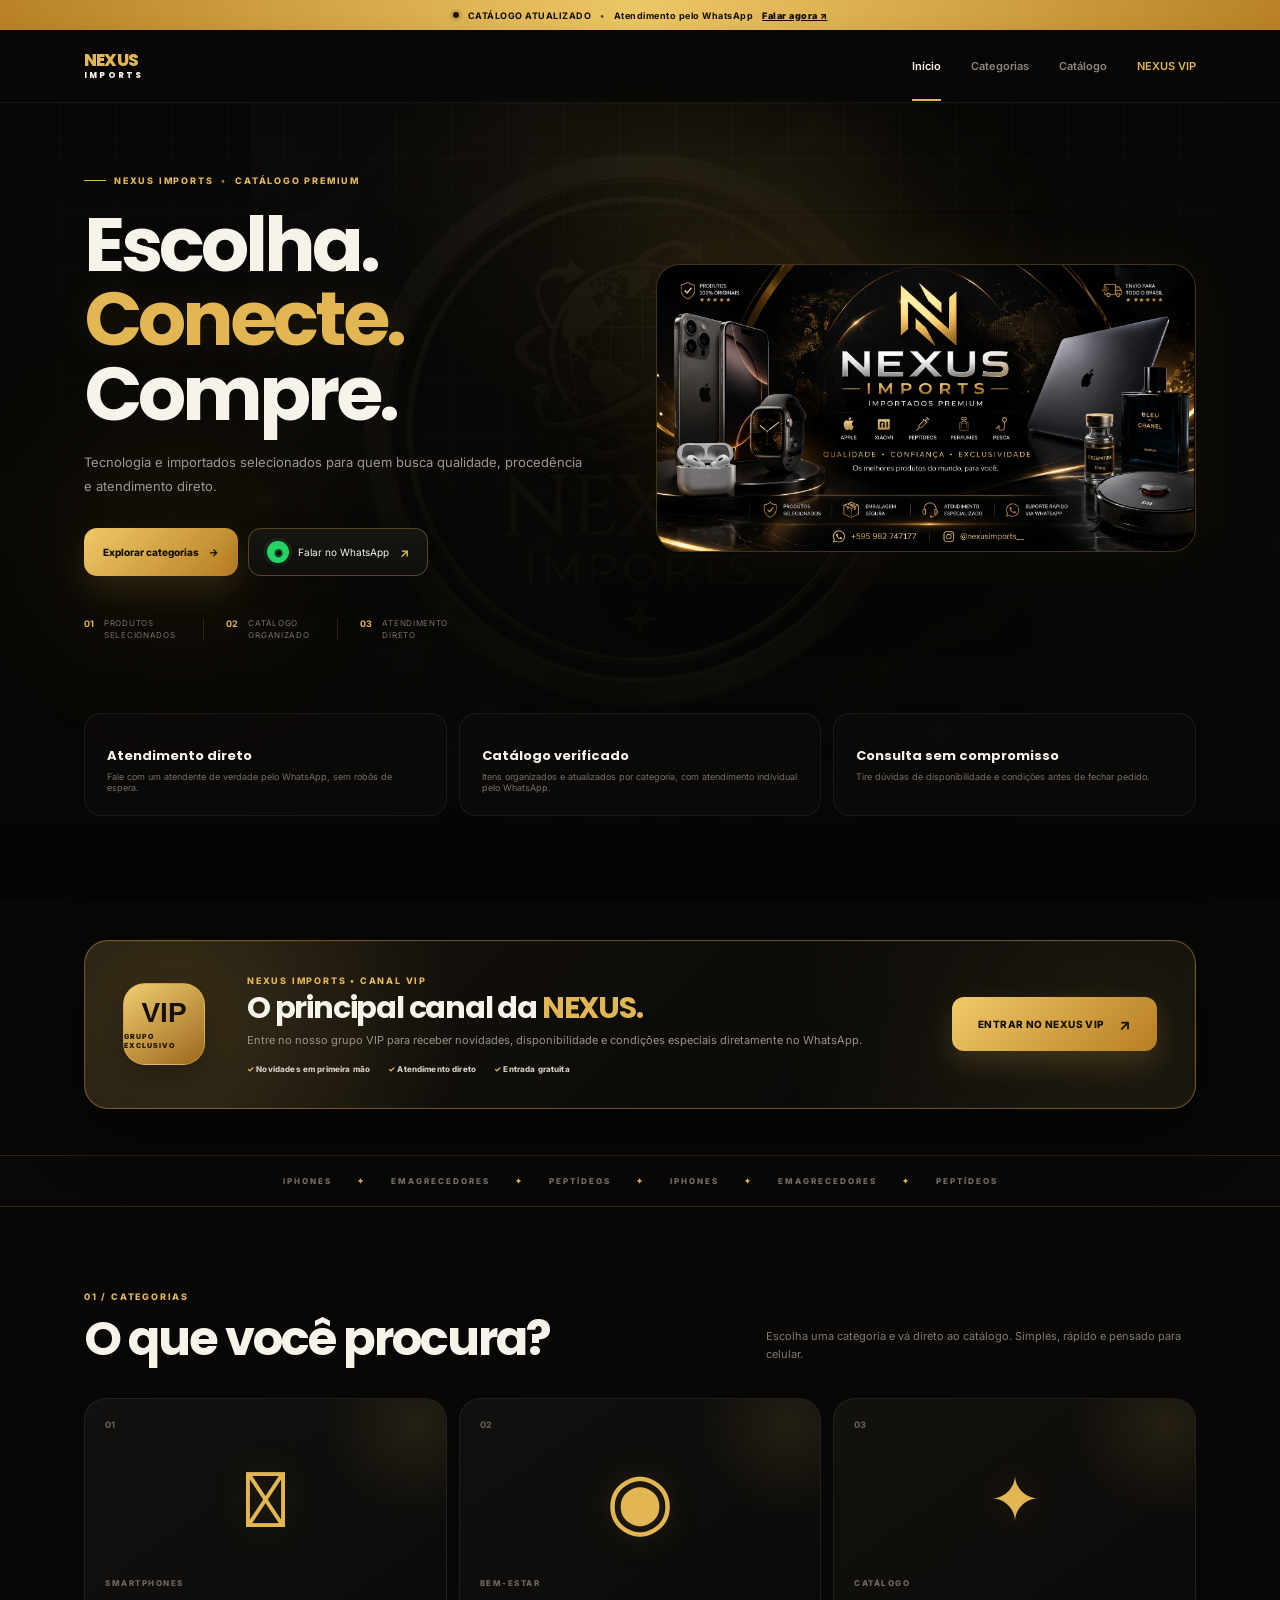
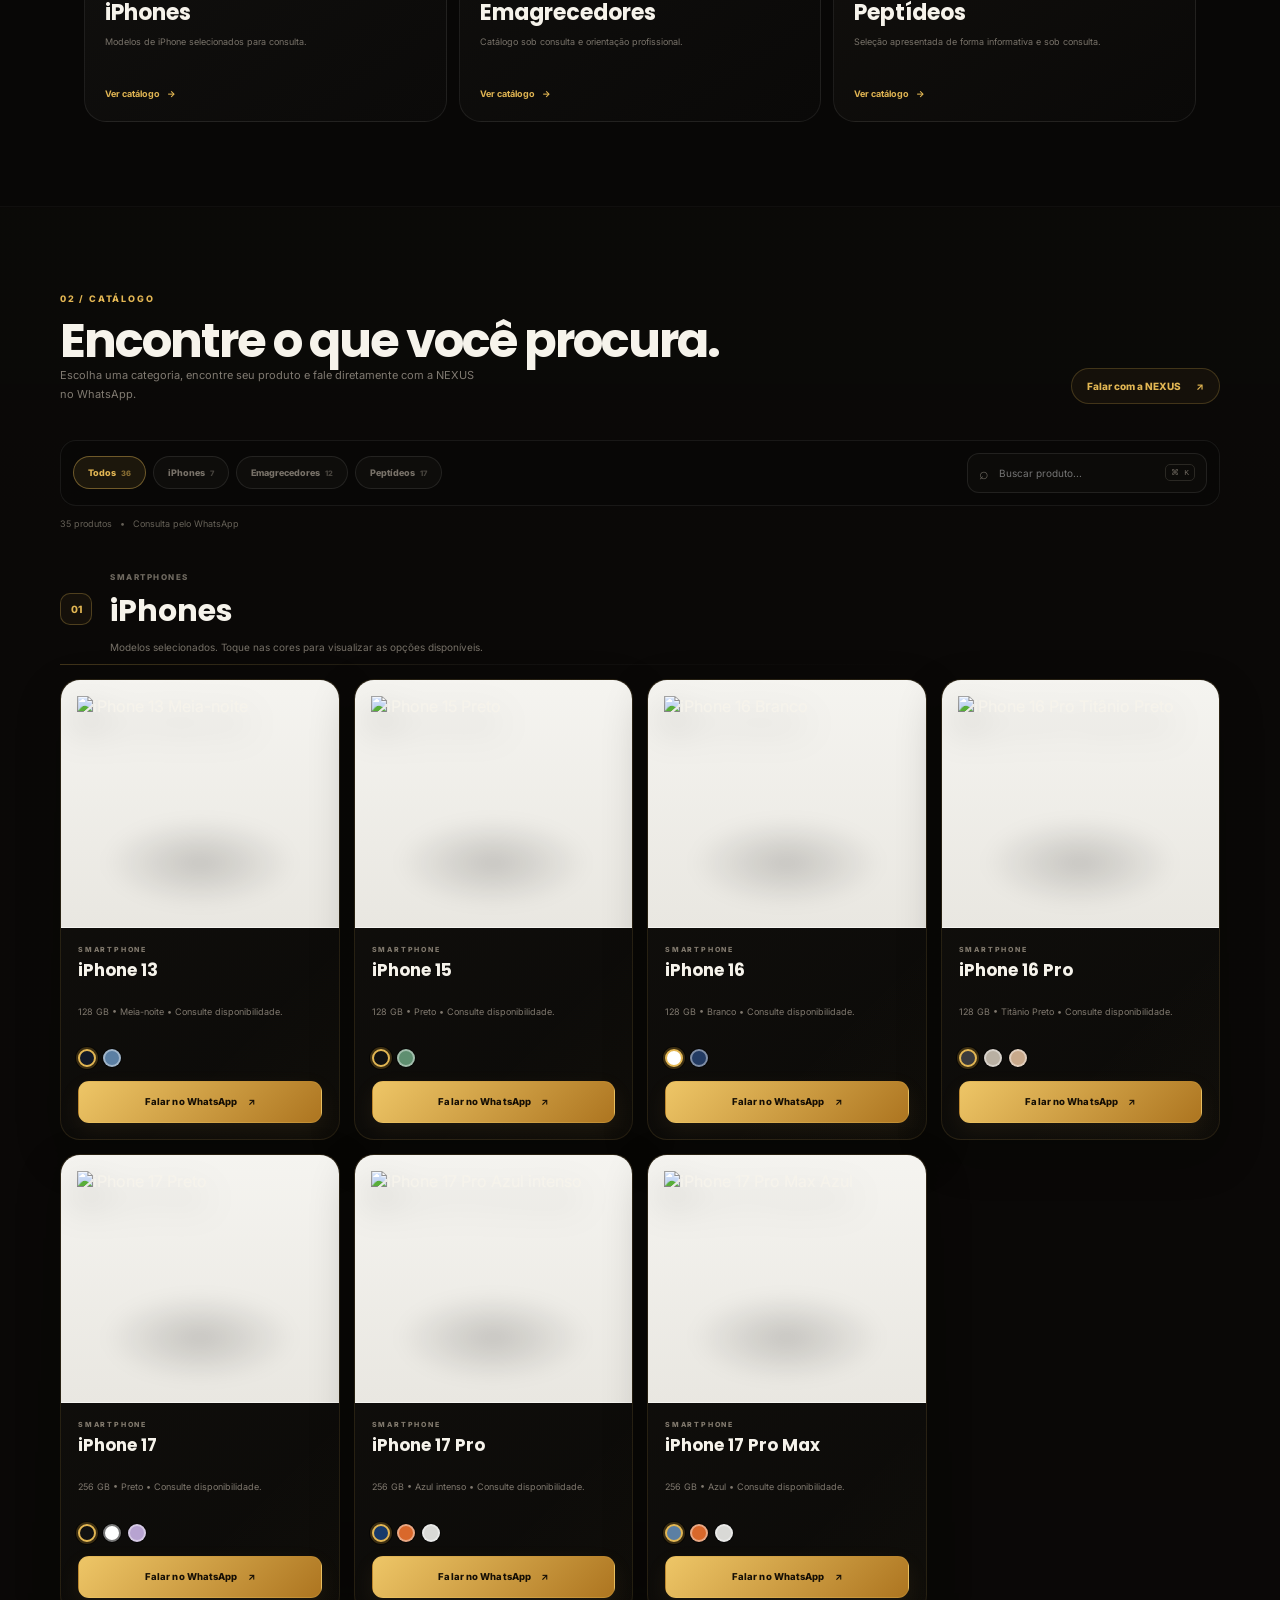
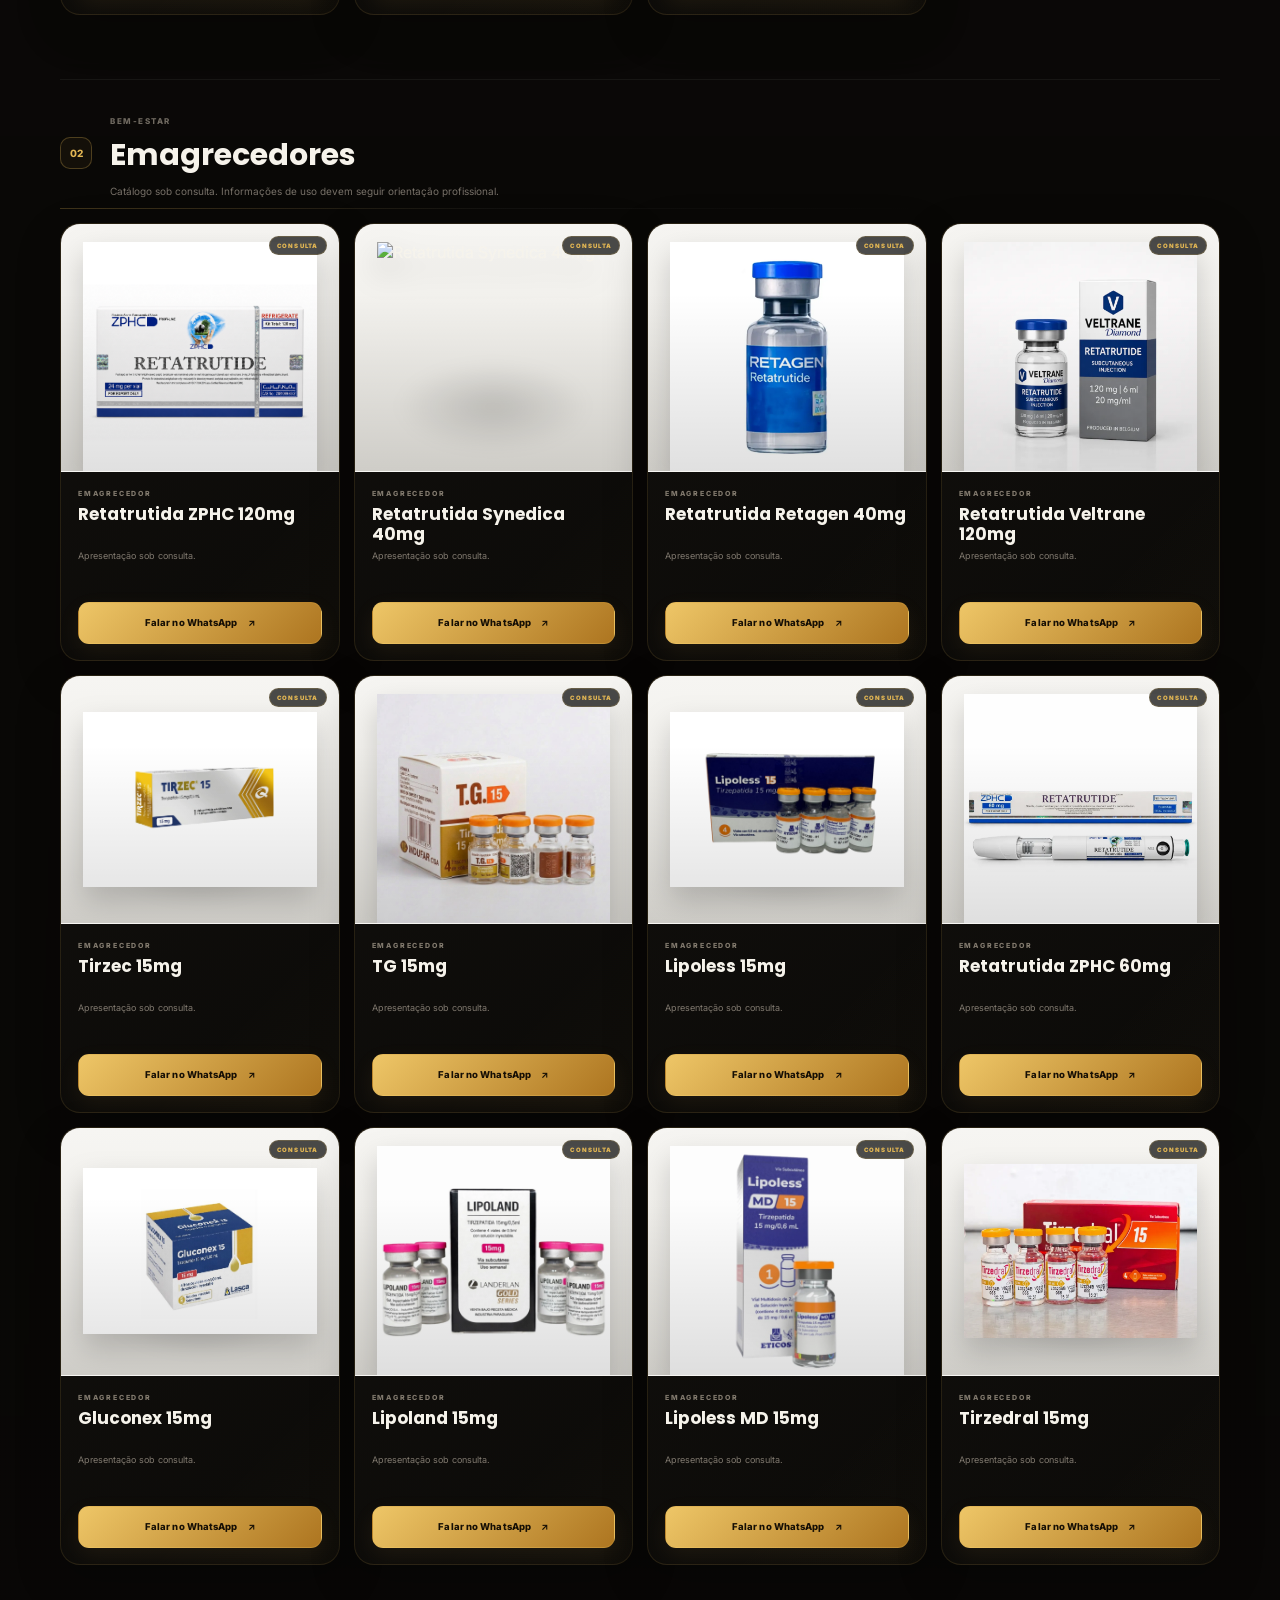
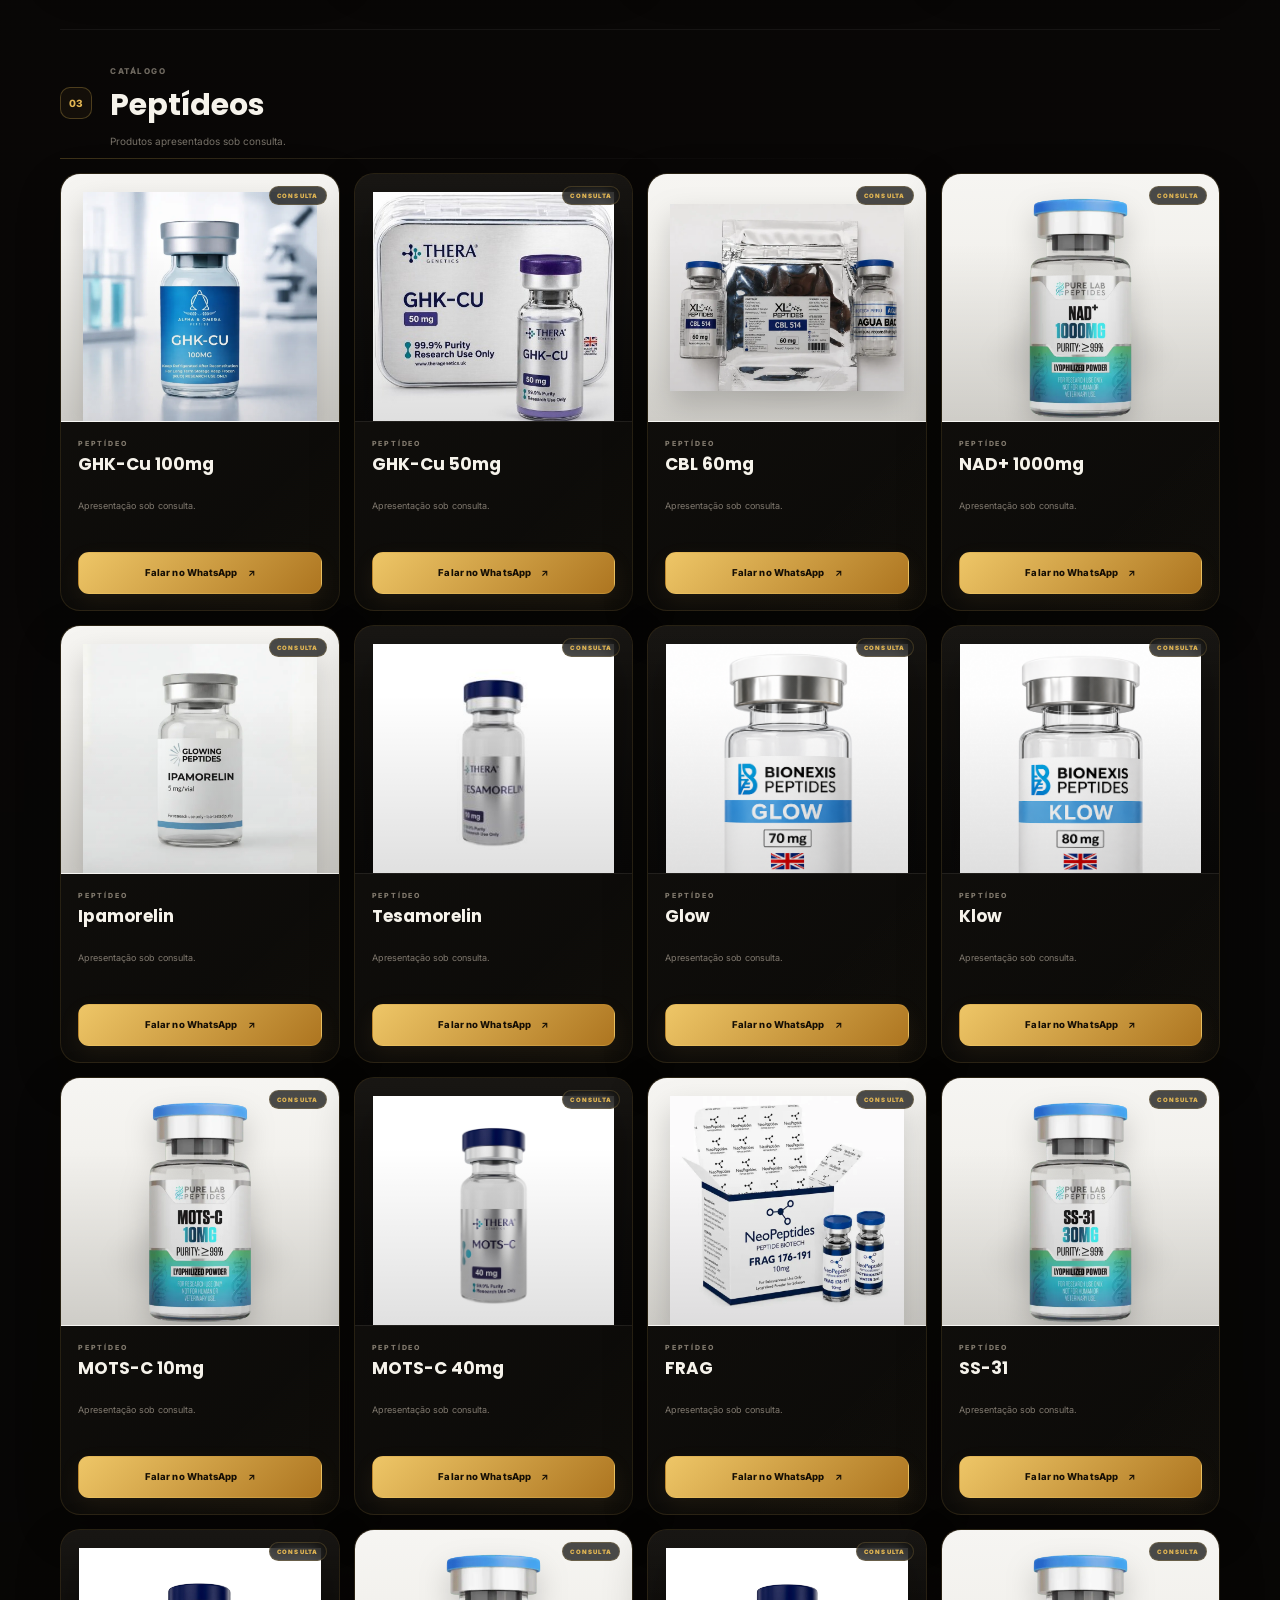
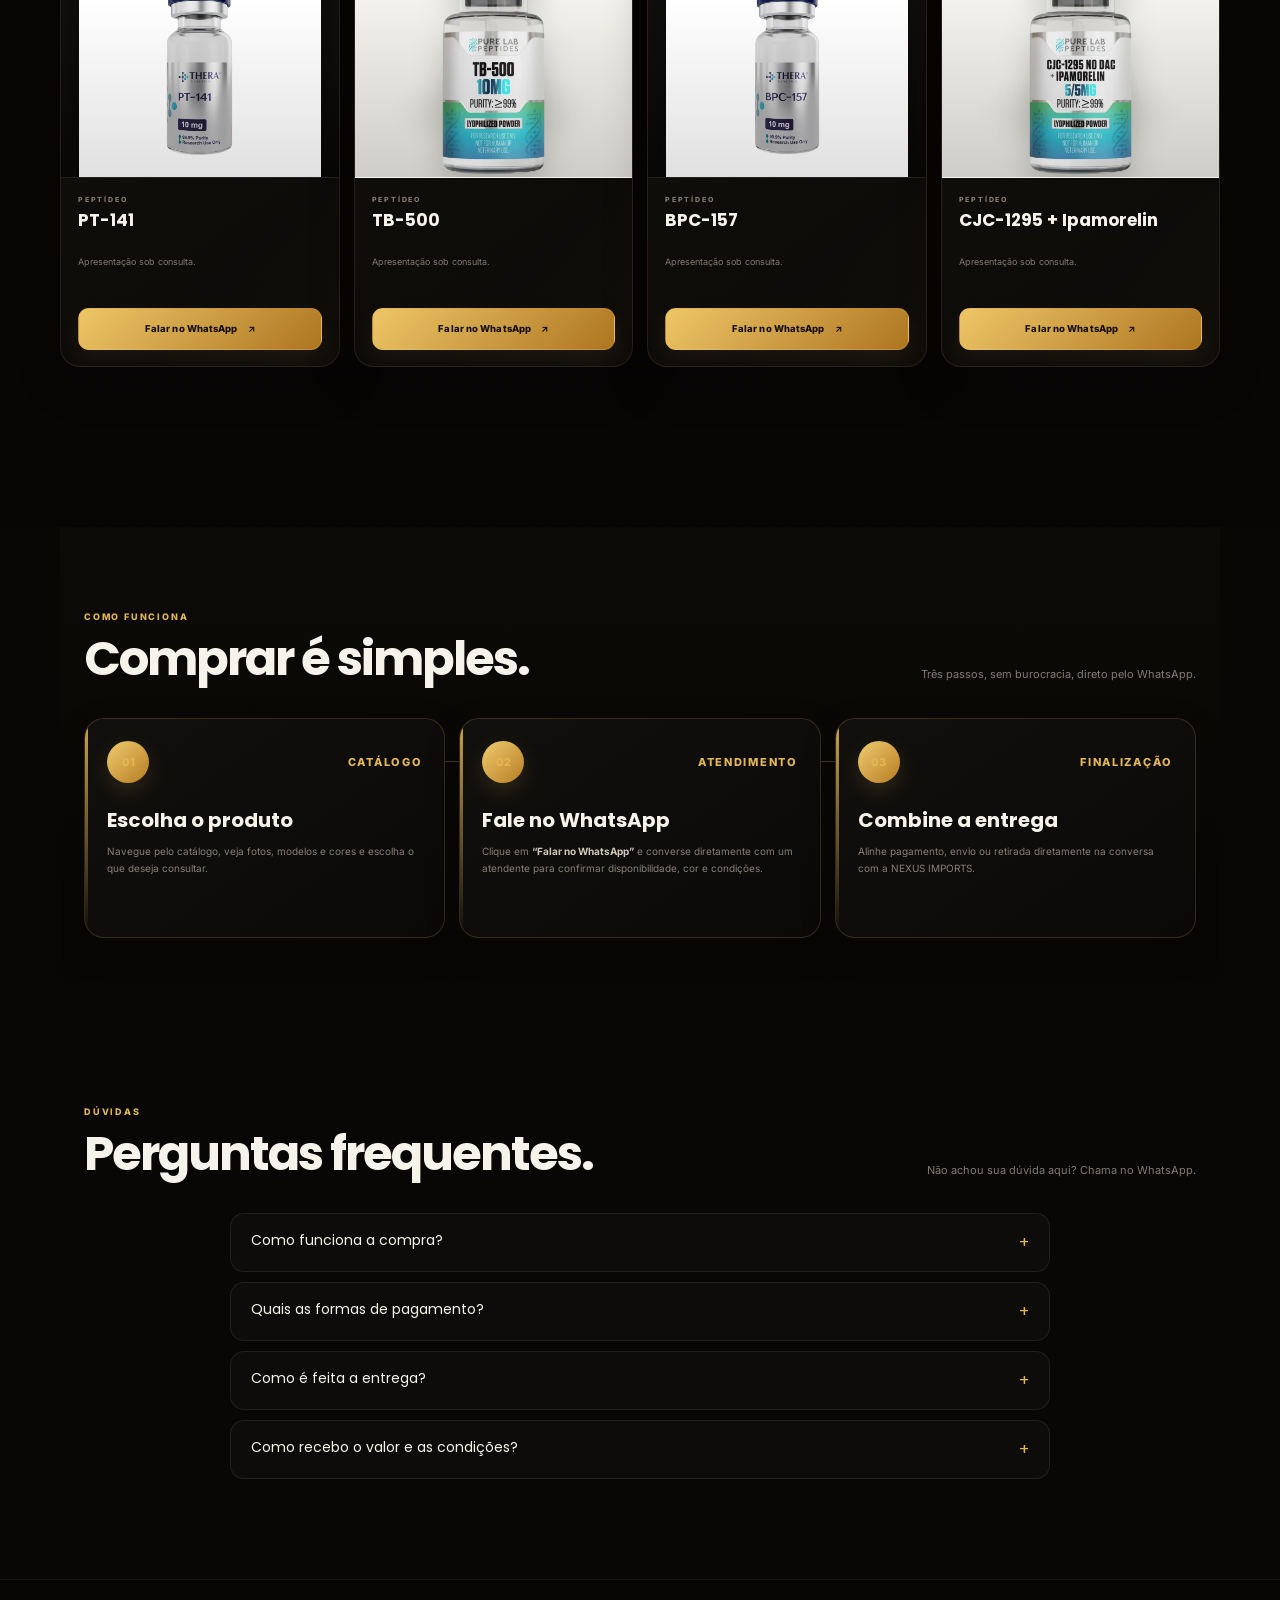
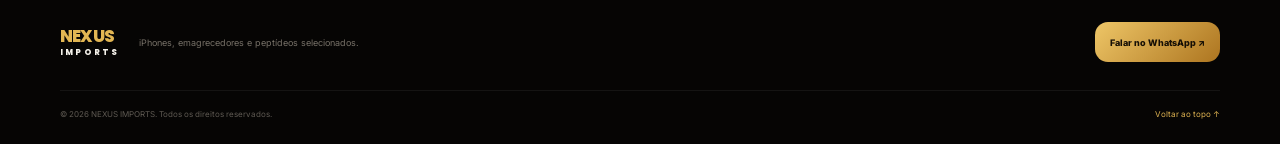
==== commit 021cdfa5: "Add files via upload" ====
--- a/index.html
+++ b/index.html
@@ -108,8 +108,8 @@
 <div class="catalog-result"><span id="result-count">35 produtos</span><span>•</span><span>Consulta pelo WhatsApp</span></div>
 <div class="catalog-sections"><section aria-labelledby="title-iphones" class="catalog-category" data-category="iphones"><div class="category-title"><div class="category-index">01</div><div><span>SMARTPHONES</span><h3 id="title-iphones">iPhones</h3><p>Modelos selecionados. Toque nas cores para visualizar as opções disponíveis.</p></div></div><div class="catalog-product-grid">
 <article class="catalog-product" data-name="iphone 13" data-search="iphone 13 apple smartphone celular 128gb meia noite azul"><div class="catalog-product-image product-photo"><img alt="iPhone 13 meia-noite" class="iphone-color-image" height="1000" loading="lazy" referrerpolicy="no-referrer" src="https://cdn.atacadoconnect.com/produtos/1425154/cel-apple-iphone-13-128gb4-a2633-hn-61-midnight-1425154-izqmt.webp" width="1000"/></div><div class="catalog-product-info"><span>SMARTPHONE</span><h4>iPhone 13</h4><p class="iphone-color-label">128 GB • Consulte cores e disponibilidade.</p><div aria-label="Cores disponíveis" class="iphone-colors"><button aria-label="Selecionar Meia-noite" class="color-dot" data-color="Meia-noite" data-image="https://cdn.atacadoconnect.com/produtos/1425154/cel-apple-iphone-13-128gb4-a2633-hn-61-midnight-1425154-izqmt.webp" style="--swatch:#111827" title="Meia-noite" type="button"></button><button aria-label="Selecionar Azul" class="color-dot" data-color="Azul" data-image="https://cdn.atacadoconnect.com/produtos/1425161/cel-apple-iphone-13-128gb4-a2633-hn-61-blue-1425161-ph9rn.webp" style="--swatch:#5b7fa3" title="Azul" type="button"></button></div><button class="product-action" data-wa="iPhone 13">Falar no WhatsApp <b>↗</b></button></div></article><article class="catalog-product" data-name="iphone 15" data-search="iphone 15 apple smartphone celular 128gb preto verde"><div class="catalog-product-image product-photo"><img alt="iPhone 15 preto" class="iphone-color-image" height="1000" loading="lazy" referrerpolicy="no-referrer" src="https://cdn.atacadoconnect.com/produtos/1162240/apple-iphone-15-128gb-6gb-ram-tela-6-1-preto-somente-aparelho-1162240-72984.webp" width="1000"/></div><div class="catalog-product-info"><span>SMARTPHONE</span><h4>iPhone 15</h4><p class="iphone-color-label">128 GB • Consulte cores e disponibilidade.</p><div aria-label="Cores disponíveis" class="iphone-colors"><button aria-label="Selecionar Preto" class="color-dot" data-color="Preto" data-image="https://cdn.atacadoconnect.com/produtos/1162240/apple-iphone-15-128gb-6gb-ram-tela-6-1-preto-somente-aparelho-1162240-72984.webp" style="--swatch:#111111" title="Preto" type="button"></button><button aria-label="Selecionar Verde" class="color-dot" data-color="Verde" data-image="https://cdn.atacadoconnect.com/produtos/1230291/apple-iphone-15-swap-a-128gb-6gb-ram-tela-6-1-verde-somente-aparelho-1230291-33348.webp" style="--swatch:#5f8f70" title="Verde" type="button"></button></div><button class="product-action" data-wa="iPhone 15">Falar no WhatsApp <b>↗</b></button></div></article><article class="catalog-product" data-name="iphone 16" data-search="iphone 16 apple smartphone celular 128gb branco ultramarino"><div class="catalog-product-image product-photo"><img alt="iPhone 16 branco" class="iphone-color-image" height="1000" loading="lazy" referrerpolicy="no-referrer" src="https://cdn.atacadoconnect.com/produtos/1425123/cel-apple-iphone-16-128gb8-a3288-cha-61-white-dsfisic-1425123-cphq2.webp" width="1000"/></div><div class="catalog-product-info"><span>SMARTPHONE</span><h4>iPhone 16</h4><p class="iphone-color-label">128 GB • Consulte cores e disponibilidade.</p><div aria-label="Cores disponíveis" class="iphone-colors"><button aria-label="Selecionar Branco" class="color-dot" data-color="Branco" data-image="https://cdn.atacadoconnect.com/produtos/1425123/cel-apple-iphone-16-128gb8-a3288-cha-61-white-dsfisic-1425123-cphq2.webp" style="--swatch:#ffffff" title="Branco" type="button"></button><button aria-label="Selecionar Ultramarino" class="color-dot" data-color="Ultramarino" data-image="https://cdn.atacadoconnect.com/produtos/1129601/apple-iphone-16-a3287-hn-a-128gb-8gb-ram-tela-6-1-ultramarino-1129601-38917.webp" style="--swatch:#233b63" title="Ultramarino" type="button"></button></div><button class="product-action" data-wa="iPhone 16">Falar no WhatsApp <b>↗</b></button></div></article><article class="catalog-product" data-name="iphone 16 pro" data-search="iphone 16 pro apple smartphone celular 128gb preto natural branco deserto"><div class="catalog-product-image product-photo"><img alt="iPhone 16 Pro titânio preto" class="iphone-color-image" height="1000" loading="lazy" referrerpolicy="no-referrer" src="https://cdn.atacadoconnect.com/produtos/1425147/cel-apple-iphone-16-pro-128gb8-a3083-lla-63-blackt-esim-1425147-6cmfk.webp" width="1000"/></div><div class="catalog-product-info"><span>SMARTPHONE</span><h4>iPhone 16 Pro</h4><p class="iphone-color-label">128 GB • Consulte cores e disponibilidade.</p><div aria-label="Cores disponíveis" class="iphone-colors"><button aria-label="Selecionar Titânio Preto" class="color-dot" data-color="Titânio Preto" data-image="https://cdn.atacadoconnect.com/produtos/1425147/cel-apple-iphone-16-pro-128gb8-a3083-lla-63-blackt-esim-1425147-6cmfk.webp" style="--swatch:#3b3b3d" title="Titânio Preto" type="button"></button><button aria-label="Selecionar Titânio Natural" class="color-dot" data-color="Titânio Natural" data-image="https://cdn.atacadoconnect.com/produtos/1128864/apple-iphone-16-pro-a3083-ll-a-128gb-esim-tela-6-3-titanio-natural-1128864-58491.webp" style="--swatch:#b9b0a3" title="Titânio Natural" type="button"></button><button aria-label="Selecionar Titânio Deserto" class="color-dot" data-color="Titânio Deserto" data-image="https://cdn.atacadoconnect.com/produtos/1215281/apple-iphone-16-pro-swap-a-128gb-esim-tela-6-3-titanio-deserto-nao-ativado-somente-aparelho-1215281-45357.webp" style="--swatch:#c8a98b" title="Titânio Deserto" type="button"></button></div><button class="product-action" data-wa="iPhone 16 Pro">Falar no WhatsApp <b>↗</b></button></div></article><article class="catalog-product" data-name="iphone 17" data-search="iphone 17 apple smartphone celular 256gb preto branco lavanda"><div class="catalog-product-image product-photo"><img alt="iPhone 17 preto" class="iphone-color-image" height="1000" loading="lazy" referrerpolicy="no-referrer" src="https://cdn.atacadoconnect.com/produtos/1286359/apple-iphone-17-a3519-4j-256gb-8gb-ram-preto-1286359-27296.webp" width="1000"/></div><div class="catalog-product-info"><span>SMARTPHONE</span><h4>iPhone 17</h4><p class="iphone-color-label">256 GB • Consulte cores e disponibilidade.</p><div aria-label="Cores disponíveis" class="iphone-colors"><button aria-label="Selecionar Preto" class="color-dot" data-color="Preto" data-image="https://cdn.atacadoconnect.com/produtos/1286359/apple-iphone-17-a3519-4j-256gb-8gb-ram-preto-1286359-27296.webp" style="--swatch:#111111" title="Preto" type="button"></button><button aria-label="Selecionar Branco" class="color-dot" data-color="Branco" data-image="https://cdn.atacadoconnect.com/produtos/1286380/apple-iphone-17-a3519-4j-256gb-8gb-ram-tela-6-3-branco-1286380-55034.webp" style="--swatch:#ffffff" title="Branco" type="button"></button><button aria-label="Selecionar Lavanda" class="color-dot" data-color="Lavanda" data-image="https://cdn.atacadoconnect.com/produtos/1392173/cel-apple-iphone-17-256gb8-a3258-ll-63-lavender-esim-so-py-1392173-5athq.webp" style="--swatch:#b7a3d1" title="Lavanda" type="button"></button></div><button class="product-action" data-wa="iPhone 17">Falar no WhatsApp <b>↗</b></button></div></article><article class="catalog-product" data-name="iphone 17 pro" data-search="iphone 17 pro apple smartphone celular 256gb azul intenso laranja cósmico prata"><div class="catalog-product-image product-photo"><img alt="iPhone 17 Pro azul intenso" class="iphone-color-image" height="1000" loading="lazy" referrerpolicy="no-referrer" src="https://cdn.atacadoconnect.com/produtos/1306941/apple-iphone-17-pro-a3522-4j-256gb-esim-tela-6-3-azul-intenso-1306941-84577.webp" width="1000"/></div><div class="catalog-product-info"><span>SMARTPHONE</span><h4>iPhone 17 Pro</h4><p class="iphone-color-label">256 GB • Azul intenso • Referência A3522.</p><div aria-label="Cores disponíveis" class="iphone-colors"><button aria-label="Selecionar Azul intenso" class="color-dot" data-color="Azul intenso" data-image="https://cdn.atacadoconnect.com/produtos/1306941/apple-iphone-17-pro-a3522-4j-256gb-esim-tela-6-3-azul-intenso-1306941-84577.webp" style="--swatch:#173a6b" title="Azul intenso" type="button"></button><button aria-label="Selecionar Laranja Cósmico" class="color-dot" data-color="Laranja Cósmico" data-image="https://cdn.atacadoconnect.com/produtos/1324112/apple-iphone-17-pro-a3522-vc-256gb-esim-tela-6-3-laranja-cosmico-1324112-02564.webp" style="--swatch:#d9682b" title="Laranja Cósmico" type="button"></button><button aria-label="Selecionar Prata" class="color-dot" data-color="Prata" data-image="https://cdn.atacadoconnect.com/produtos/1306934/apple-iphone-17-pro-a3522-4j-256gb-esim-tela-6-3-prata-1306934-44213.webp" style="--swatch:#d9d9d6" title="Prata" type="button"></button></div><button class="product-action" data-wa="iPhone 17 Pro">Falar no WhatsApp <b>↗</b></button></div></article><article class="catalog-product" data-name="iphone 17 pro max" data-search="iphone 17 pro max apple smartphone celular 256gb azul laranja cósmico prata"><div class="catalog-product-image product-photo"><img alt="iPhone 17 Pro Max azul" class="iphone-color-image" height="1000" loading="lazy" referrerpolicy="no-referrer" src="https://cdn.atacadoconnect.com/produtos/1274974/apple-iphone-17-pro-max-a3257-ll-256gb-12gb-ram-esim-tela-6-9-azul-1274974-58342.webp" width="1000"/></div><div class="catalog-product-info"><span>SMARTPHONE</span><h4>iPhone 17 Pro Max</h4><p class="iphone-color-label">256 GB • Consulte cores e disponibilidade.</p><div aria-label="Cores disponíveis" class="iphone-colors"><button aria-label="Selecionar Azul" class="color-dot" data-color="Azul" data-image="https://cdn.atacadoconnect.com/produtos/1274974/apple-iphone-17-pro-max-a3257-ll-256gb-12gb-ram-esim-tela-6-9-azul-1274974-58342.webp" style="--swatch:#5b7fa3" title="Azul" type="button"></button><button aria-label="Selecionar Laranja Cósmico" class="color-dot" data-color="Laranja Cósmico" data-image="https://cdn.atacadoconnect.com/produtos/1274967/apple-iphone-17-pro-max-a3257-ll-256gb-12gb-ram-esim-tela-6-9-laranja-cosmico-1274967-15111.webp" style="--swatch:#d9682b" title="Laranja Cósmico" type="button"></button><button aria-label="Selecionar Prata" class="color-dot" data-color="Prata" data-image="https://cdn.atacadoconnect.com/produtos/1274950/apple-iphone-17-pro-max-a3257-ll-256gb-12gb-ram-esim-tela-6-9-prata-1274950-26919.webp" style="--swatch:#d9d9d6" title="Prata" type="button"></button></div><button class="product-action" data-wa="iPhone 17 Pro Max">Falar no WhatsApp <b>↗</b></button></div></article></div></section><section aria-labelledby="title-emagrecedores" class="catalog-category" data-category="emagrecedores">
-<div class="category-title"><div class="category-index">02</div><div><span>BEM-ESTAR</span><h3 id="title-emagrecedores">Emagrecedores</h3><p>Catálogo sob consulta. Informações de uso devem seguir orientação profissional.</p></div></div><div class="catalog-product-grid"><article class="catalog-product" data-name="retatrutida zphc 120mg" data-search="retatrutida zphc 120mg emagrecedor"><div class="catalog-product-image real-product"><img alt="Retatrutida ZPHC 120mg" height="480" loading="lazy" src="assets/images/emagrecedores/retatrutida-zphc-120.jpg" width="640"/></div><div class="catalog-product-info"><span>EMAGRECEDOR</span><h4>Retatrutida ZPHC 120mg</h4><p>Apresentação sob consulta.</p><button class="product-action" data-wa="Retatrutida ZPHC 120mg">Falar no WhatsApp <b>↗</b></button></div></article><article class="catalog-product" data-name="retatrutida synedica 40mg" data-search="retatrutida synedica 40mg emagrecedor"><div class="catalog-product-image real-product"><img alt="Retatrutida Synedica 40mg" height="480" loading="lazy" src="assets/images/emagrecedores/retatrutida-synedica-40.jpg" width="640"/></div><div class="catalog-product-info"><span>EMAGRECEDOR</span><h4>Retatrutida Synedica 40mg</h4><p>Apresentação sob consulta.</p><button class="product-action" data-wa="Retatrutida Synedica 40mg">Falar no WhatsApp <b>↗</b></button></div></article><article class="catalog-product" data-name="retatrutida retagen 40mg" data-search="retatrutida retagen 40mg emagrecedor"><div class="catalog-product-image real-product"><img alt="Retatrutida Retagen 40mg" height="640" loading="lazy" src="assets/images/emagrecedores/retagen-40.webp" width="640"/></div><div class="catalog-product-info"><span>EMAGRECEDOR</span><h4>Retatrutida Retagen 40mg</h4><p>Apresentação sob consulta.</p><button class="product-action" data-wa="Retatrutida Retagen 40mg">Falar no WhatsApp <b>↗</b></button></div></article><article class="catalog-product" data-name="retatrutida veltrane 120mg" data-search="retatrutida veltrane 120mg emagrecedor"><div class="catalog-product-image real-product"><img alt="Retatrutida Veltrane 120mg" height="640" loading="lazy" src="assets/images/emagrecedores/veltrane-120.webp" width="640"/></div><div class="catalog-product-info"><span>EMAGRECEDOR</span><h4>Retatrutida Veltrane 120mg</h4><p>Apresentação sob consulta.</p><button class="product-action" data-wa="Retatrutida Veltrane 120mg">Falar no WhatsApp <b>↗</b></button></div></article><article class="catalog-product" data-name="tirzec 15mg" data-search="tirzec 15mg emagrecedor"><div class="catalog-product-image real-product"><img alt="Tirzec 15mg" height="768" loading="lazy" src="assets/images/emagrecedores/tirzec-15.jpg" width="1024"/></div><div class="catalog-product-info"><span>EMAGRECEDOR</span><h4>Tirzec 15mg</h4><p>Apresentação sob consulta.</p><button class="product-action" data-wa="Tirzec 15mg">Falar no WhatsApp <b>↗</b></button></div></article><article class="catalog-product" data-name="tg 15mg" data-search="tg 15mg emagrecedor"><div class="catalog-product-image real-product"><img alt="TG 15mg" loading="lazy" src="assets/images/emagrecedores/tg-15.jpg"/></div><div class="catalog-product-info"><span>EMAGRECEDOR</span><h4>TG 15mg</h4><p>Apresentação sob consulta.</p><button class="product-action" data-wa="TG 15mg">Falar no WhatsApp <b>↗</b></button></div></article><article class="catalog-product" data-name="lipoless 15mg" data-search="lipoless 15mg emagrecedor"><div class="catalog-product-image real-product"><img alt="Lipoless 15mg" height="768" loading="lazy" src="assets/images/emagrecedores/lipoless-15-4amp.jpg" width="1024"/></div><div class="catalog-product-info"><span>EMAGRECEDOR</span><h4>Lipoless 15mg</h4><p>Apresentação sob consulta.</p><button class="product-action" data-wa="Lipoless 15mg">Falar no WhatsApp <b>↗</b></button></div></article><article class="catalog-product" data-name="retatrutida zphc 60mg" data-search="retatrutida zphc 60mg emagrecedor"><div class="catalog-product-image real-product"><img alt="Retatrutida ZPHC 60mg" height="1365" loading="lazy" src="assets/images/emagrecedores/retatrutida-zphc-60-caneta.webp" width="768"/></div><div class="catalog-product-info"><span>EMAGRECEDOR</span><h4>Retatrutida ZPHC 60mg</h4><p>Apresentação sob consulta.</p><button class="product-action" data-wa="Retatrutida ZPHC 60mg">Falar no WhatsApp <b>↗</b></button></div></article><article class="catalog-product" data-name="gluconex 15mg" data-search="gluconex 15mg tirzepatida emagrecedor"><div class="catalog-product-image real-product"><img alt="Gluconex 15mg" height="1115" loading="lazy" src="assets/images/emagrecedores/gluconex-15.webp" width="1115"/></div><div class="catalog-product-info"><span>EMAGRECEDOR</span><h4>Gluconex 15mg</h4><p>Apresentação sob consulta.</p><button class="product-action" data-wa="Gluconex 15mg">Falar no WhatsApp <b>↗</b></button></div></article><article class="catalog-product" data-name="lipoland 15mg" data-search="lipoland 15mg tirzepatida emagrecedor"><div class="catalog-product-image real-product"><img alt="Lipoland 15mg" height="1024" loading="lazy" src="assets/images/emagrecedores/lipoland-15.webp" width="1024"/></div><div class="catalog-product-info"><span>EMAGRECEDOR</span><h4>Lipoland 15mg</h4><p>Apresentação sob consulta.</p><button class="product-action" data-wa="Lipoland 15mg">Falar no WhatsApp <b>↗</b></button></div></article><article class="catalog-product" data-name="lipoless md 15mg" data-search="lipoless md 15mg tirzepatida emagrecedor"><div class="catalog-product-image real-product"><img alt="Lipoless MD 15mg" height="1000" loading="lazy" src="assets/images/emagrecedores/lipoless-md-15.webp" width="1000"/></div><div class="catalog-product-info"><span>EMAGRECEDOR</span><h4>Lipoless MD 15mg</h4><p>Apresentação sob consulta.</p><button class="product-action" data-wa="Lipoless MD 15mg">Falar no WhatsApp <b>↗</b></button></div></article><article class="catalog-product" data-name="tirzedral 15mg" data-search="tirzedral 15mg tirzepatida emagrecedor"><div class="catalog-product-image real-product"><img alt="Tirzedral 15mg" height="640" loading="lazy" src="assets/images/emagrecedores/tirzedral-15.webp" width="640"/></div><div class="catalog-product-info"><span>EMAGRECEDOR</span><h4>Tirzedral 15mg</h4><p>Apresentação sob consulta.</p><button class="product-action" data-wa="Tirzedral 15mg">Falar no WhatsApp <b>↗</b></button></div></article></div></section><section aria-labelledby="title-peptideos" class="catalog-category" data-category="peptideos">
-<div class="category-title"><div class="category-index">03</div><div><span>CATÁLOGO</span><h3 id="title-peptideos">Peptídeos</h3><p>Produtos apresentados sob consulta.</p></div></div><div class="catalog-product-grid"><article class="catalog-product" data-name="ghk-cu 100mg" data-search="ghk-cu 100mg peptideo"><div class="catalog-product-image simple-box real-product"><img alt="GHK-Cu 100mg" height="640" loading="lazy" src="assets/images/peptideos/ghk-cu-100-alpha.webp" width="640"/></div><div class="catalog-product-info"><span>PEPTÍDEO</span><h4>GHK-Cu 100mg</h4><p>Apresentação sob consulta.</p><button class="product-action" data-wa="GHK-Cu 100mg">Falar no WhatsApp <b>↗</b></button></div></article><article class="catalog-product" data-name="ghk-cu 50mg" data-search="ghk-cu 50mg peptideo"><div class="catalog-product-image simple-box"><img alt="GHK-Cu 50mg" height="480" loading="lazy" src="assets/images/peptideos/ghk-cu-50.jpg" width="640"/></div><div class="catalog-product-info"><span>PEPTÍDEO</span><h4>GHK-Cu 50mg</h4><p>Apresentação sob consulta.</p><button class="product-action" data-wa="GHK-Cu 50mg">Falar no WhatsApp <b>↗</b></button></div></article><article class="catalog-product" data-name="cbl 20mg" data-search="cbl 20mg peptideo"><div class="catalog-product-image simple-box">🧬</div><div class="catalog-product-info"><span>PEPTÍDEO</span><h4>CBL 20mg</h4><p>Apresentação sob consulta.</p><button class="product-action" data-wa="CBL 20mg">Falar no WhatsApp <b>↗</b></button></div></article><article class="catalog-product" data-name="cbl 60mg" data-search="cbl 60mg peptideo"><div class="catalog-product-image simple-box real-product"><img alt="CBL 60mg" height="640" loading="lazy" src="assets/images/peptideos/cbl-60.webp" width="640"/></div><div class="catalog-product-info"><span>PEPTÍDEO</span><h4>CBL 60mg</h4><p>Apresentação sob consulta.</p><button class="product-action" data-wa="CBL 60mg">Falar no WhatsApp <b>↗</b></button></div></article><article class="catalog-product" data-name="nad+ 1000mg" data-search="nad+ 1000mg peptideo"><div class="catalog-product-image simple-box real-product"><img alt="NAD+ 1000mg" height="640" loading="lazy" src="assets/images/peptideos/nad-1000.webp" width="640"/></div><div class="catalog-product-info"><span>PEPTÍDEO</span><h4>NAD+ 1000mg</h4><p>Apresentação sob consulta.</p><button class="product-action" data-wa="NAD+ 1000mg">Falar no WhatsApp <b>↗</b></button></div></article><article class="catalog-product" data-name="ipamorelin" data-search="ipamorelin peptideo"><div class="catalog-product-image simple-box real-product"><img alt="Ipamorelin" height="640" loading="lazy" src="assets/images/peptideos/ipamorelin-5.webp" width="640"/></div><div class="catalog-product-info"><span>PEPTÍDEO</span><h4>Ipamorelin</h4><p>Apresentação sob consulta.</p><button class="product-action" data-wa="Ipamorelin">Falar no WhatsApp <b>↗</b></button></div></article><article class="catalog-product" data-name="tesamorelin" data-search="tesamorelin peptideo"><div class="catalog-product-image simple-box"><img alt="Tesamorelin" height="300" loading="lazy" src="assets/images/peptideos/tesamorelin-10.jpg" width="300"/></div><div class="catalog-product-info"><span>PEPTÍDEO</span><h4>Tesamorelin</h4><p>Apresentação sob consulta.</p><button class="product-action" data-wa="Tesamorelin">Falar no WhatsApp <b>↗</b></button></div></article><article class="catalog-product" data-name="glow" data-search="glow peptideo"><div class="catalog-product-image simple-box"><img alt="Glow" height="1120" loading="lazy" src="assets/images/peptideos/glow-70.jpg" width="1120"/></div><div class="catalog-product-info"><span>PEPTÍDEO</span><h4>Glow</h4><p>Apresentação sob consulta.</p><button class="product-action" data-wa="Glow">Falar no WhatsApp <b>↗</b></button></div></article><article class="catalog-product" data-name="klow" data-search="klow peptideo"><div class="catalog-product-image simple-box"><img alt="Klow" height="1120" loading="lazy" src="assets/images/peptideos/klow-80.jpg" width="1120"/></div><div class="catalog-product-info"><span>PEPTÍDEO</span><h4>Klow</h4><p>Apresentação sob consulta.</p><button class="product-action" data-wa="Klow">Falar no WhatsApp <b>↗</b></button></div></article><article class="catalog-product" data-name="mots-c 10mg" data-search="mots-c 10mg peptideo"><div class="catalog-product-image simple-box real-product"><img alt="MOTS-C 10mg" height="640" loading="lazy" src="assets/images/peptideos/mots-c-10.webp" width="640"/></div><div class="catalog-product-info"><span>PEPTÍDEO</span><h4>MOTS-C 10mg</h4><p>Apresentação sob consulta.</p><button class="product-action" data-wa="MOTS-C 10mg">Falar no WhatsApp <b>↗</b></button></div></article><article class="catalog-product" data-name="mots-c 40mg" data-search="mots-c 40mg peptideo"><div class="catalog-product-image simple-box"><img alt="MOTS-C 40mg" height="1024" loading="lazy" src="assets/images/peptideos/mots-c-40.jpg" width="1024"/></div><div class="catalog-product-info"><span>PEPTÍDEO</span><h4>MOTS-C 40mg</h4><p>Apresentação sob consulta.</p><button class="product-action" data-wa="MOTS-C 40mg">Falar no WhatsApp <b>↗</b></button></div></article><article class="catalog-product" data-name="frag" data-search="frag peptideo"><div class="catalog-product-image simple-box real-product"><img alt="FRAG" height="640" loading="lazy" src="assets/images/peptideos/frag-10.webp" width="640"/></div><div class="catalog-product-info"><span>PEPTÍDEO</span><h4>FRAG</h4><p>Apresentação sob consulta.</p><button class="product-action" data-wa="FRAG">Falar no WhatsApp <b>↗</b></button></div></article><article class="catalog-product" data-name="ss-31" data-search="ss-31 peptideo"><div class="catalog-product-image simple-box real-product"><img alt="SS-31" height="640" loading="lazy" src="assets/images/peptideos/ss-31-30.webp" width="640"/></div><div class="catalog-product-info"><span>PEPTÍDEO</span><h4>SS-31</h4><p>Apresentação sob consulta.</p><button class="product-action" data-wa="SS-31">Falar no WhatsApp <b>↗</b></button></div></article><article class="catalog-product" data-name="pt-141" data-search="pt-141 peptideo"><div class="catalog-product-image simple-box"><img alt="PT-141" height="2048" loading="lazy" src="assets/images/peptideos/pt-141.jpg" width="2048"/></div><div class="catalog-product-info"><span>PEPTÍDEO</span><h4>PT-141</h4><p>Apresentação sob consulta.</p><button class="product-action" data-wa="PT-141">Falar no WhatsApp <b>↗</b></button></div></article><article class="catalog-product" data-name="tb-500" data-search="tb-500 peptideo"><div class="catalog-product-image simple-box real-product"><img alt="TB-500" height="640" loading="lazy" src="assets/images/peptideos/tb-500-10.webp" width="640"/></div><div class="catalog-product-info"><span>PEPTÍDEO</span><h4>TB-500</h4><p>Apresentação sob consulta.</p><button class="product-action" data-wa="TB-500">Falar no WhatsApp <b>↗</b></button></div></article><article class="catalog-product" data-name="bpc-157" data-search="bpc-157 peptideo"><div class="catalog-product-image simple-box"><img alt="BPC-157" height="2048" loading="lazy" src="assets/images/peptideos/bpc-157-10.jpg" width="2048"/></div><div class="catalog-product-info"><span>PEPTÍDEO</span><h4>BPC-157</h4><p>Apresentação sob consulta.</p><button class="product-action" data-wa="BPC-157">Falar no WhatsApp <b>↗</b></button></div></article><article class="catalog-product" data-name="cjc-1295 + ipamorelin" data-search="cjc-1295 + ipamorelin peptideo"><div class="catalog-product-image simple-box real-product"><img alt="CJC-1295 + Ipamorelin" height="640" loading="lazy" src="assets/images/peptideos/cjc-1295-ipamorelin-5-5.webp" width="640"/></div><div class="catalog-product-info"><span>PEPTÍDEO</span><h4>CJC-1295 + Ipamorelin</h4><p>Apresentação sob consulta.</p><button class="product-action" data-wa="CJC-1295 + Ipamorelin">Falar no WhatsApp <b>↗</b></button></div></article></div></section></div></section></main>
+<div class="category-title"><div class="category-index">02</div><div><span>BEM-ESTAR</span><h3 id="title-emagrecedores">Emagrecedores</h3><p>Catálogo sob consulta. Informações de uso devem seguir orientação profissional.</p></div></div><div class="catalog-product-grid"><article class="catalog-product" data-name="retatrutida zphc 120mg" data-search="retatrutida zphc 120mg emagrecedor"><div class="catalog-product-image real-product"><img alt="Retatrutida ZPHC 120mg" height="480" loading="lazy" src="assets/images/emagrecedores/retatrutida-zphc-120.jpg" width="640"/></div><div class="catalog-product-info"><span>EMAGRECEDOR</span><h4>Retatrutida ZPHC 120mg</h4><p>Apresentação sob consulta.</p><button class="product-action" data-wa="Retatrutida ZPHC 120mg">Falar no WhatsApp <b>↗</b></button></div></article><article class="catalog-product" data-name="retatrutida synedica 40mg" data-search="retatrutida synedica 40mg emagrecedor"><div class="catalog-product-image real-product"><img alt="Retatrutida Synedica 40mg" height="480" loading="lazy" src="assets/images/emagrecedores/retatrutida-synedica-40.webp" width="640"/></div><div class="catalog-product-info"><span>EMAGRECEDOR</span><h4>Retatrutida Synedica 40mg</h4><p>Apresentação sob consulta.</p><button class="product-action" data-wa="Retatrutida Synedica 40mg">Falar no WhatsApp <b>↗</b></button></div></article><article class="catalog-product" data-name="retatrutida retagen 40mg" data-search="retatrutida retagen 40mg emagrecedor"><div class="catalog-product-image real-product"><img alt="Retatrutida Retagen 40mg" height="640" loading="lazy" src="assets/images/emagrecedores/retagen-40.webp" width="640"/></div><div class="catalog-product-info"><span>EMAGRECEDOR</span><h4>Retatrutida Retagen 40mg</h4><p>Apresentação sob consulta.</p><button class="product-action" data-wa="Retatrutida Retagen 40mg">Falar no WhatsApp <b>↗</b></button></div></article><article class="catalog-product" data-name="retatrutida veltrane 120mg" data-search="retatrutida veltrane 120mg emagrecedor"><div class="catalog-product-image real-product"><img alt="Retatrutida Veltrane 120mg" height="640" loading="lazy" src="assets/images/emagrecedores/veltrane-120.webp" width="640"/></div><div class="catalog-product-info"><span>EMAGRECEDOR</span><h4>Retatrutida Veltrane 120mg</h4><p>Apresentação sob consulta.</p><button class="product-action" data-wa="Retatrutida Veltrane 120mg">Falar no WhatsApp <b>↗</b></button></div></article><article class="catalog-product" data-name="tirzec 15mg" data-search="tirzec 15mg emagrecedor"><div class="catalog-product-image real-product"><img alt="Tirzec 15mg" height="768" loading="lazy" src="assets/images/emagrecedores/tirzec-15.jpg" width="1024"/></div><div class="catalog-product-info"><span>EMAGRECEDOR</span><h4>Tirzec 15mg</h4><p>Apresentação sob consulta.</p><button class="product-action" data-wa="Tirzec 15mg">Falar no WhatsApp <b>↗</b></button></div></article><article class="catalog-product" data-name="tg 15mg" data-search="tg 15mg emagrecedor"><div class="catalog-product-image real-product"><img alt="TG 15mg" loading="lazy" src="assets/images/emagrecedores/tg-15.jpg"/></div><div class="catalog-product-info"><span>EMAGRECEDOR</span><h4>TG 15mg</h4><p>Apresentação sob consulta.</p><button class="product-action" data-wa="TG 15mg">Falar no WhatsApp <b>↗</b></button></div></article><article class="catalog-product" data-name="lipoless 15mg" data-search="lipoless 15mg emagrecedor"><div class="catalog-product-image real-product"><img alt="Lipoless 15mg" height="768" loading="lazy" src="assets/images/emagrecedores/lipoless-15-4amp.jpg" width="1024"/></div><div class="catalog-product-info"><span>EMAGRECEDOR</span><h4>Lipoless 15mg</h4><p>Apresentação sob consulta.</p><button class="product-action" data-wa="Lipoless 15mg">Falar no WhatsApp <b>↗</b></button></div></article><article class="catalog-product" data-name="retatrutida zphc 60mg" data-search="retatrutida zphc 60mg emagrecedor"><div class="catalog-product-image real-product"><img alt="Retatrutida ZPHC 60mg" height="1365" loading="lazy" src="assets/images/emagrecedores/retatrutida-zphc-60-caneta.webp" width="768"/></div><div class="catalog-product-info"><span>EMAGRECEDOR</span><h4>Retatrutida ZPHC 60mg</h4><p>Apresentação sob consulta.</p><button class="product-action" data-wa="Retatrutida ZPHC 60mg">Falar no WhatsApp <b>↗</b></button></div></article><article class="catalog-product" data-name="gluconex 15mg" data-search="gluconex 15mg tirzepatida emagrecedor"><div class="catalog-product-image real-product"><img alt="Gluconex 15mg" height="1115" loading="lazy" src="assets/images/emagrecedores/gluconex-15.webp" width="1115"/></div><div class="catalog-product-info"><span>EMAGRECEDOR</span><h4>Gluconex 15mg</h4><p>Apresentação sob consulta.</p><button class="product-action" data-wa="Gluconex 15mg">Falar no WhatsApp <b>↗</b></button></div></article><article class="catalog-product" data-name="lipoland 15mg" data-search="lipoland 15mg tirzepatida emagrecedor"><div class="catalog-product-image real-product"><img alt="Lipoland 15mg" height="1024" loading="lazy" src="assets/images/emagrecedores/lipoland-15.webp" width="1024"/></div><div class="catalog-product-info"><span>EMAGRECEDOR</span><h4>Lipoland 15mg</h4><p>Apresentação sob consulta.</p><button class="product-action" data-wa="Lipoland 15mg">Falar no WhatsApp <b>↗</b></button></div></article><article class="catalog-product" data-name="lipoless md 15mg" data-search="lipoless md 15mg tirzepatida emagrecedor"><div class="catalog-product-image real-product"><img alt="Lipoless MD 15mg" height="1000" loading="lazy" src="assets/images/emagrecedores/lipoless-md-15.webp" width="1000"/></div><div class="catalog-product-info"><span>EMAGRECEDOR</span><h4>Lipoless MD 15mg</h4><p>Apresentação sob consulta.</p><button class="product-action" data-wa="Lipoless MD 15mg">Falar no WhatsApp <b>↗</b></button></div></article><article class="catalog-product" data-name="tirzedral 15mg" data-search="tirzedral 15mg tirzepatida emagrecedor"><div class="catalog-product-image real-product"><img alt="Tirzedral 15mg" height="640" loading="lazy" src="assets/images/emagrecedores/tirzedral-15.webp" width="640"/></div><div class="catalog-product-info"><span>EMAGRECEDOR</span><h4>Tirzedral 15mg</h4><p>Apresentação sob consulta.</p><button class="product-action" data-wa="Tirzedral 15mg">Falar no WhatsApp <b>↗</b></button></div></article></div></section><section aria-labelledby="title-peptideos" class="catalog-category" data-category="peptideos">
+<div class="category-title"><div class="category-index">03</div><div><span>CATÁLOGO</span><h3 id="title-peptideos">Peptídeos</h3><p>Produtos apresentados sob consulta.</p></div></div><div class="catalog-product-grid"><article class="catalog-product" data-name="ghk-cu 100mg" data-search="ghk-cu 100mg peptideo"><div class="catalog-product-image simple-box real-product"><img alt="GHK-Cu 100mg" height="640" loading="lazy" src="assets/images/peptideos/ghk-cu-100-alpha.webp" width="640"/></div><div class="catalog-product-info"><span>PEPTÍDEO</span><h4>GHK-Cu 100mg</h4><p>Apresentação sob consulta.</p><button class="product-action" data-wa="GHK-Cu 100mg">Falar no WhatsApp <b>↗</b></button></div></article><article class="catalog-product" data-name="ghk-cu 50mg" data-search="ghk-cu 50mg peptideo"><div class="catalog-product-image simple-box"><img alt="GHK-Cu 50mg" height="480" loading="lazy" src="assets/images/peptideos/ghk-cu-50.jpg" width="640"/></div><div class="catalog-product-info"><span>PEPTÍDEO</span><h4>GHK-Cu 50mg</h4><p>Apresentação sob consulta.</p><button class="product-action" data-wa="GHK-Cu 50mg">Falar no WhatsApp <b>↗</b></button></div></article><article class="catalog-product" data-name="cbl 60mg" data-search="cbl 60mg peptideo"><div class="catalog-product-image simple-box real-product"><img alt="CBL 60mg" height="640" loading="lazy" src="assets/images/peptideos/cbl-60.webp" width="640"/></div><div class="catalog-product-info"><span>PEPTÍDEO</span><h4>CBL 60mg</h4><p>Apresentação sob consulta.</p><button class="product-action" data-wa="CBL 60mg">Falar no WhatsApp <b>↗</b></button></div></article><article class="catalog-product" data-name="nad+ 1000mg" data-search="nad+ 1000mg peptideo"><div class="catalog-product-image simple-box real-product"><img alt="NAD+ 1000mg" height="640" loading="lazy" src="assets/images/peptideos/nad-1000.webp" width="640"/></div><div class="catalog-product-info"><span>PEPTÍDEO</span><h4>NAD+ 1000mg</h4><p>Apresentação sob consulta.</p><button class="product-action" data-wa="NAD+ 1000mg">Falar no WhatsApp <b>↗</b></button></div></article><article class="catalog-product" data-name="ipamorelin" data-search="ipamorelin peptideo"><div class="catalog-product-image simple-box real-product"><img alt="Ipamorelin" height="640" loading="lazy" src="assets/images/peptideos/ipamorelin-5.webp" width="640"/></div><div class="catalog-product-info"><span>PEPTÍDEO</span><h4>Ipamorelin</h4><p>Apresentação sob consulta.</p><button class="product-action" data-wa="Ipamorelin">Falar no WhatsApp <b>↗</b></button></div></article><article class="catalog-product" data-name="tesamorelin" data-search="tesamorelin peptideo"><div class="catalog-product-image simple-box"><img alt="Tesamorelin" height="300" loading="lazy" src="assets/images/peptideos/tesamorelin-10.jpg" width="300"/></div><div class="catalog-product-info"><span>PEPTÍDEO</span><h4>Tesamorelin</h4><p>Apresentação sob consulta.</p><button class="product-action" data-wa="Tesamorelin">Falar no WhatsApp <b>↗</b></button></div></article><article class="catalog-product" data-name="glow" data-search="glow peptideo"><div class="catalog-product-image simple-box"><img alt="Glow" height="1120" loading="lazy" src="assets/images/peptideos/glow-70.jpg" width="1120"/></div><div class="catalog-product-info"><span>PEPTÍDEO</span><h4>Glow</h4><p>Apresentação sob consulta.</p><button class="product-action" data-wa="Glow">Falar no WhatsApp <b>↗</b></button></div></article><article class="catalog-product" data-name="klow" data-search="klow peptideo"><div class="catalog-product-image simple-box"><img alt="Klow" height="1120" loading="lazy" src="assets/images/peptideos/klow-80.jpg" width="1120"/></div><div class="catalog-product-info"><span>PEPTÍDEO</span><h4>Klow</h4><p>Apresentação sob consulta.</p><button class="product-action" data-wa="Klow">Falar no WhatsApp <b>↗</b></button></div></article><article class="catalog-product" data-name="mots-c 10mg" data-search="mots-c 10mg peptideo"><div class="catalog-product-image simple-box real-product"><img alt="MOTS-C 10mg" height="640" loading="lazy" src="assets/images/peptideos/mots-c-10.webp" width="640"/></div><div class="catalog-product-info"><span>PEPTÍDEO</span><h4>MOTS-C 10mg</h4><p>Apresentação sob consulta.</p><button class="product-action" data-wa="MOTS-C 10mg">Falar no WhatsApp <b>↗</b></button></div></article><article class="catalog-product" data-name="mots-c 40mg" data-search="mots-c 40mg peptideo"><div class="catalog-product-image simple-box"><img alt="MOTS-C 40mg" height="1024" loading="lazy" src="assets/images/peptideos/mots-c-40.jpg" width="1024"/></div><div class="catalog-product-info"><span>PEPTÍDEO</span><h4>MOTS-C 40mg</h4><p>Apresentação sob consulta.</p><button class="product-action" data-wa="MOTS-C 40mg">Falar no WhatsApp <b>↗</b></button></div></article><article class="catalog-product" data-name="frag" data-search="frag peptideo"><div class="catalog-product-image simple-box real-product"><img alt="FRAG" height="640" loading="lazy" src="assets/images/peptideos/frag-10.webp" width="640"/></div><div class="catalog-product-info"><span>PEPTÍDEO</span><h4>FRAG</h4><p>Apresentação sob consulta.</p><button class="product-action" data-wa="FRAG">Falar no WhatsApp <b>↗</b></button></div></article><article class="catalog-product" data-name="ss-31" data-search="ss-31 peptideo"><div class="catalog-product-image simple-box real-product"><img alt="SS-31" height="640" loading="lazy" src="assets/images/peptideos/ss-31-30.webp" width="640"/></div><div class="catalog-product-info"><span>PEPTÍDEO</span><h4>SS-31</h4><p>Apresentação sob consulta.</p><button class="product-action" data-wa="SS-31">Falar no WhatsApp <b>↗</b></button></div></article><article class="catalog-product" data-name="pt-141" data-search="pt-141 peptideo"><div class="catalog-product-image simple-box"><img alt="PT-141" height="2048" loading="lazy" src="assets/images/peptideos/pt-141.jpg" width="2048"/></div><div class="catalog-product-info"><span>PEPTÍDEO</span><h4>PT-141</h4><p>Apresentação sob consulta.</p><button class="product-action" data-wa="PT-141">Falar no WhatsApp <b>↗</b></button></div></article><article class="catalog-product" data-name="tb-500" data-search="tb-500 peptideo"><div class="catalog-product-image simple-box real-product"><img alt="TB-500" height="640" loading="lazy" src="assets/images/peptideos/tb-500-10.webp" width="640"/></div><div class="catalog-product-info"><span>PEPTÍDEO</span><h4>TB-500</h4><p>Apresentação sob consulta.</p><button class="product-action" data-wa="TB-500">Falar no WhatsApp <b>↗</b></button></div></article><article class="catalog-product" data-name="bpc-157" data-search="bpc-157 peptideo"><div class="catalog-product-image simple-box"><img alt="BPC-157" height="2048" loading="lazy" src="assets/images/peptideos/bpc-157-10.jpg" width="2048"/></div><div class="catalog-product-info"><span>PEPTÍDEO</span><h4>BPC-157</h4><p>Apresentação sob consulta.</p><button class="product-action" data-wa="BPC-157">Falar no WhatsApp <b>↗</b></button></div></article><article class="catalog-product" data-name="cjc-1295 + ipamorelin" data-search="cjc-1295 + ipamorelin peptideo"><div class="catalog-product-image simple-box real-product"><img alt="CJC-1295 + Ipamorelin" height="640" loading="lazy" src="assets/images/peptideos/cjc-1295-ipamorelin-5-5.webp" width="640"/></div><div class="catalog-product-info"><span>PEPTÍDEO</span><h4>CJC-1295 + Ipamorelin</h4><p>Apresentação sob consulta.</p><button class="product-action" data-wa="CJC-1295 + Ipamorelin">Falar no WhatsApp <b>↗</b></button></div></article></div></section></div></section></main>
 <section aria-labelledby="how-title" class="how-it-works section-pad" id="como-funciona">
 <div class="section-head">
 <div><span class="eyebrow">COMO FUNCIONA</span><h2 id="how-title">Comprar é simples.</h2></div>
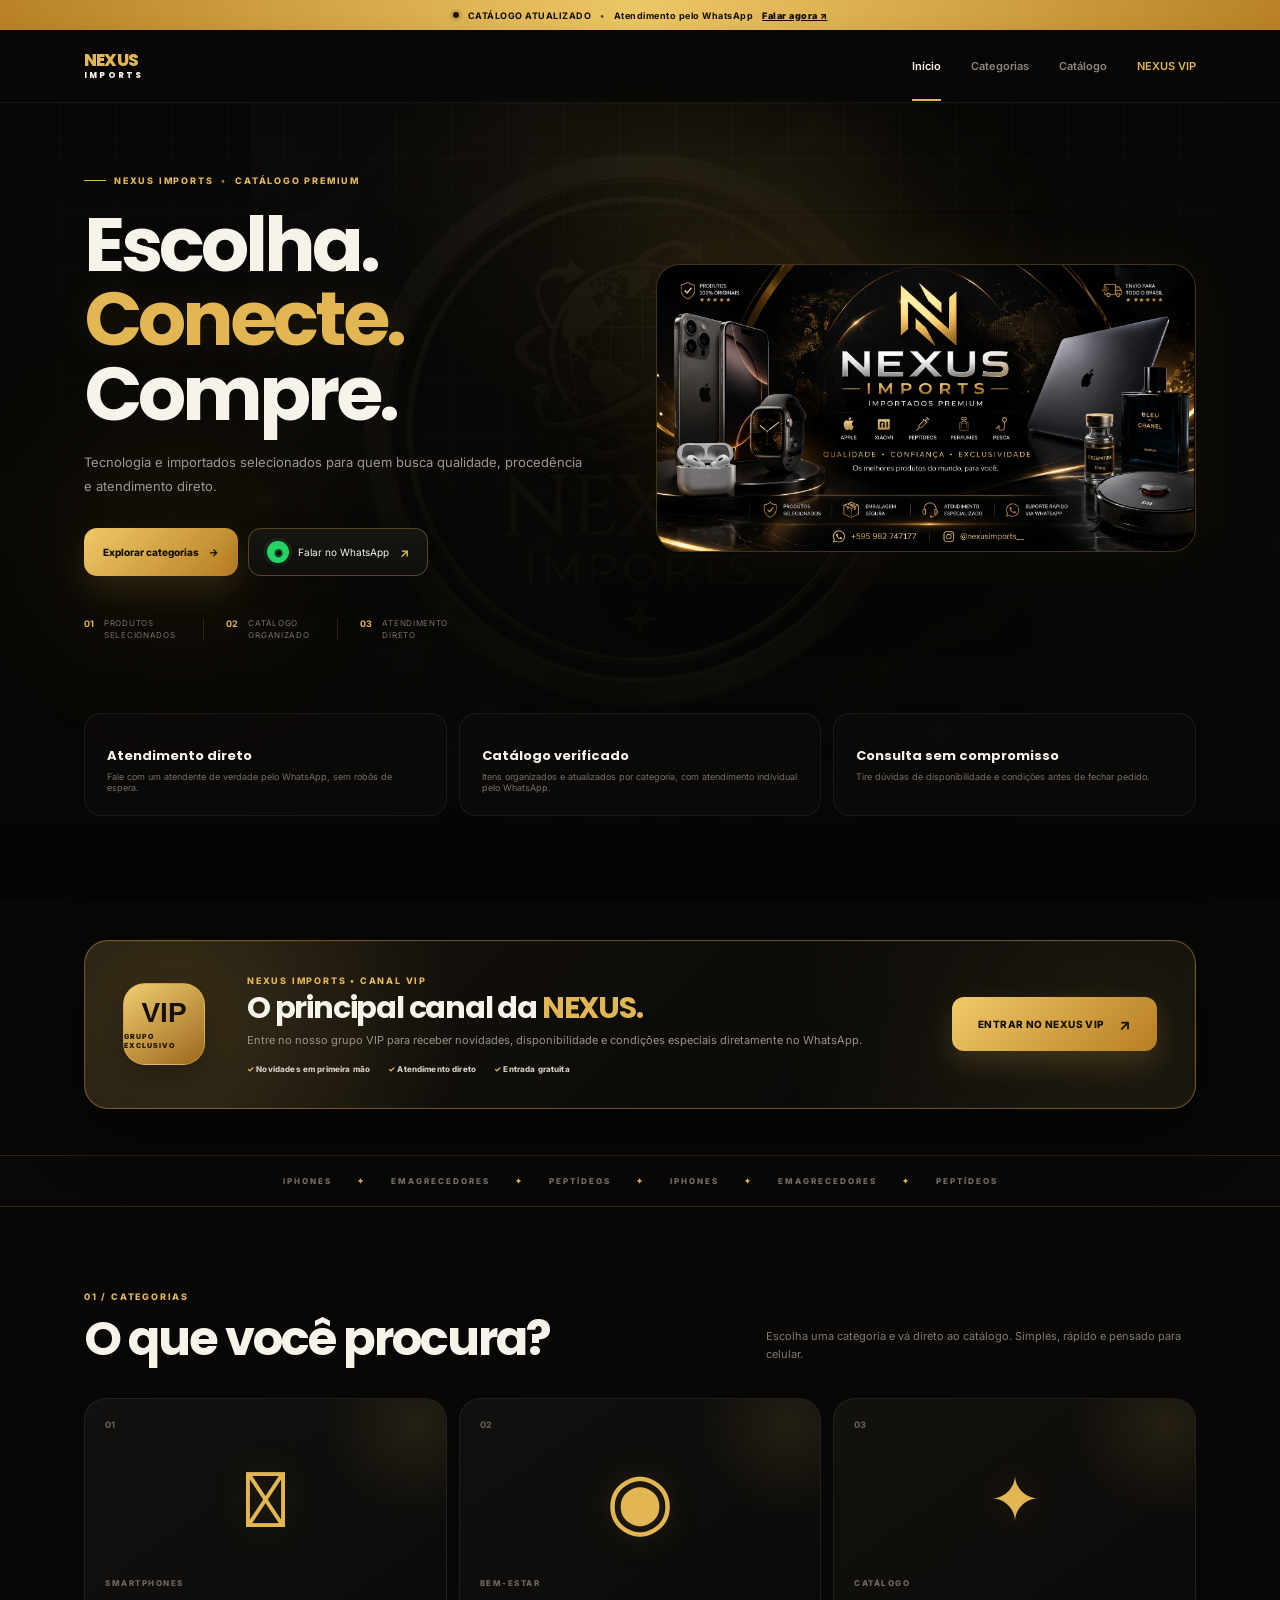
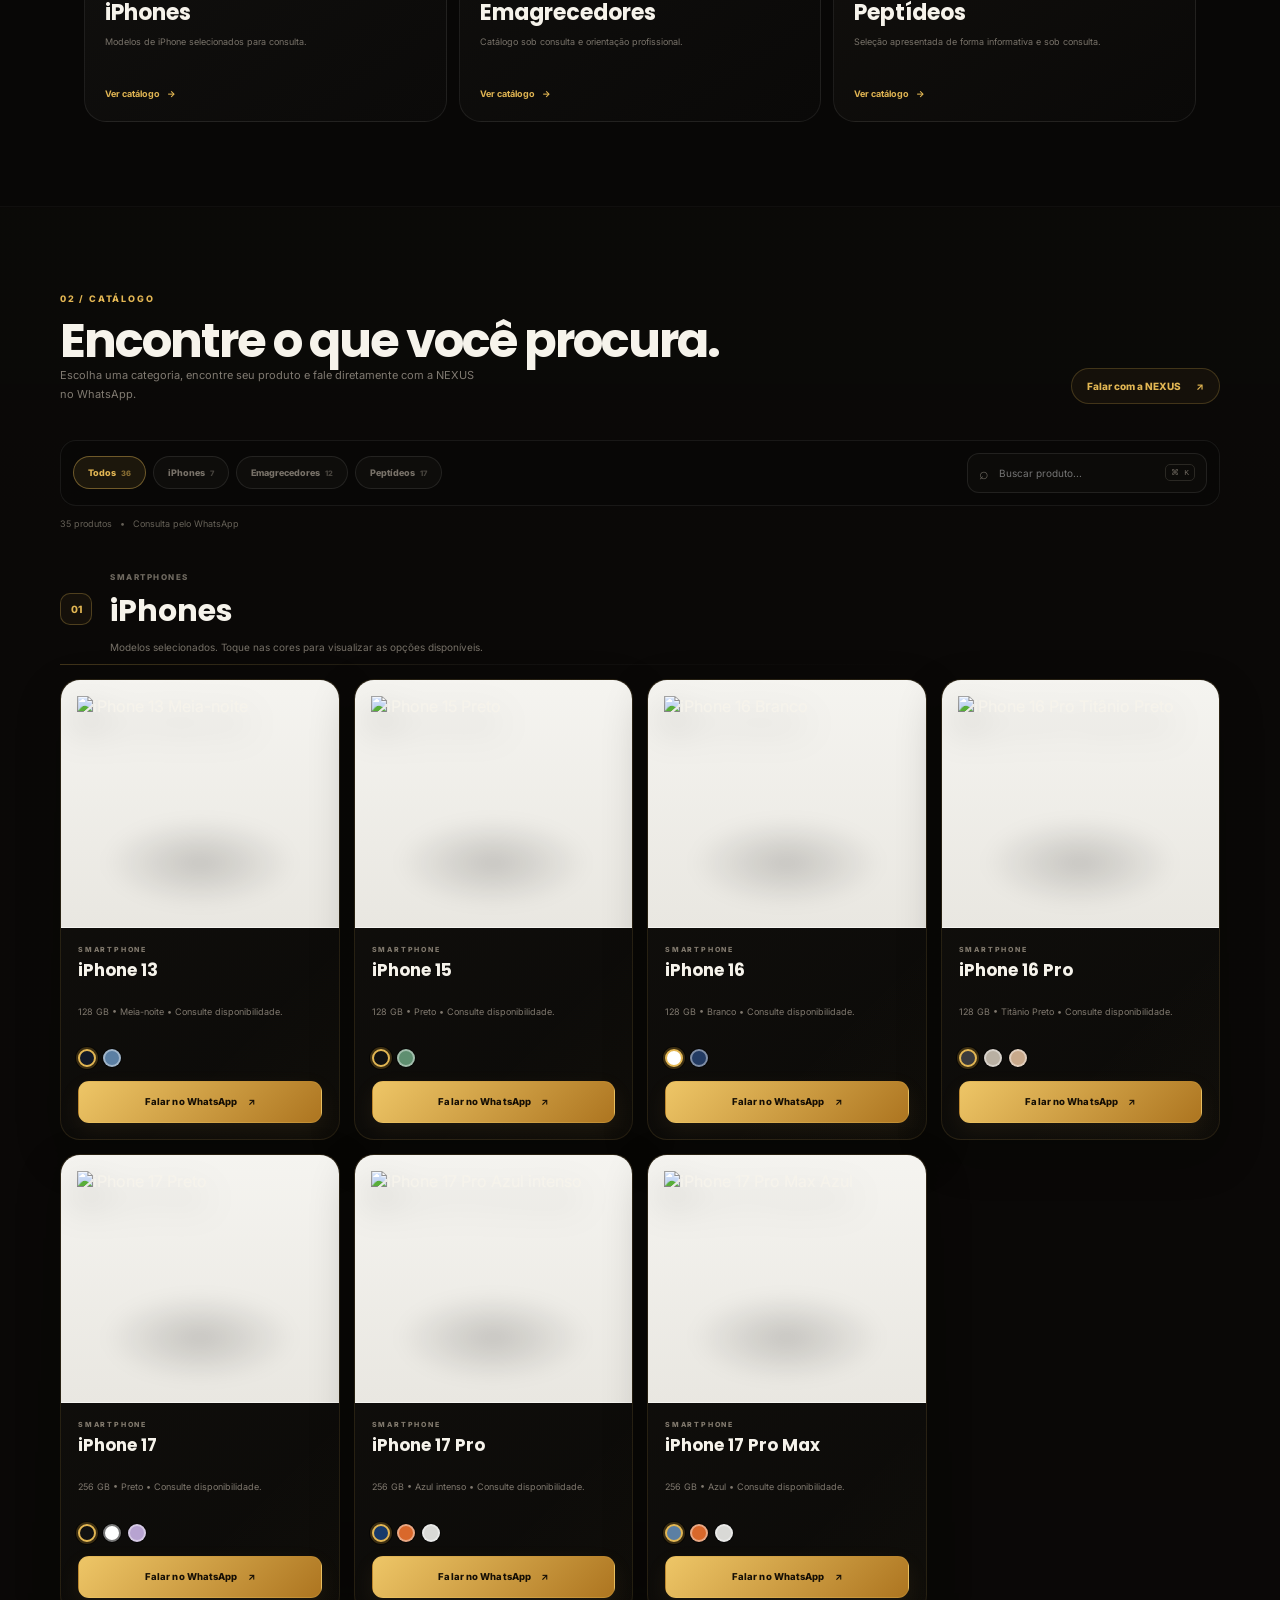
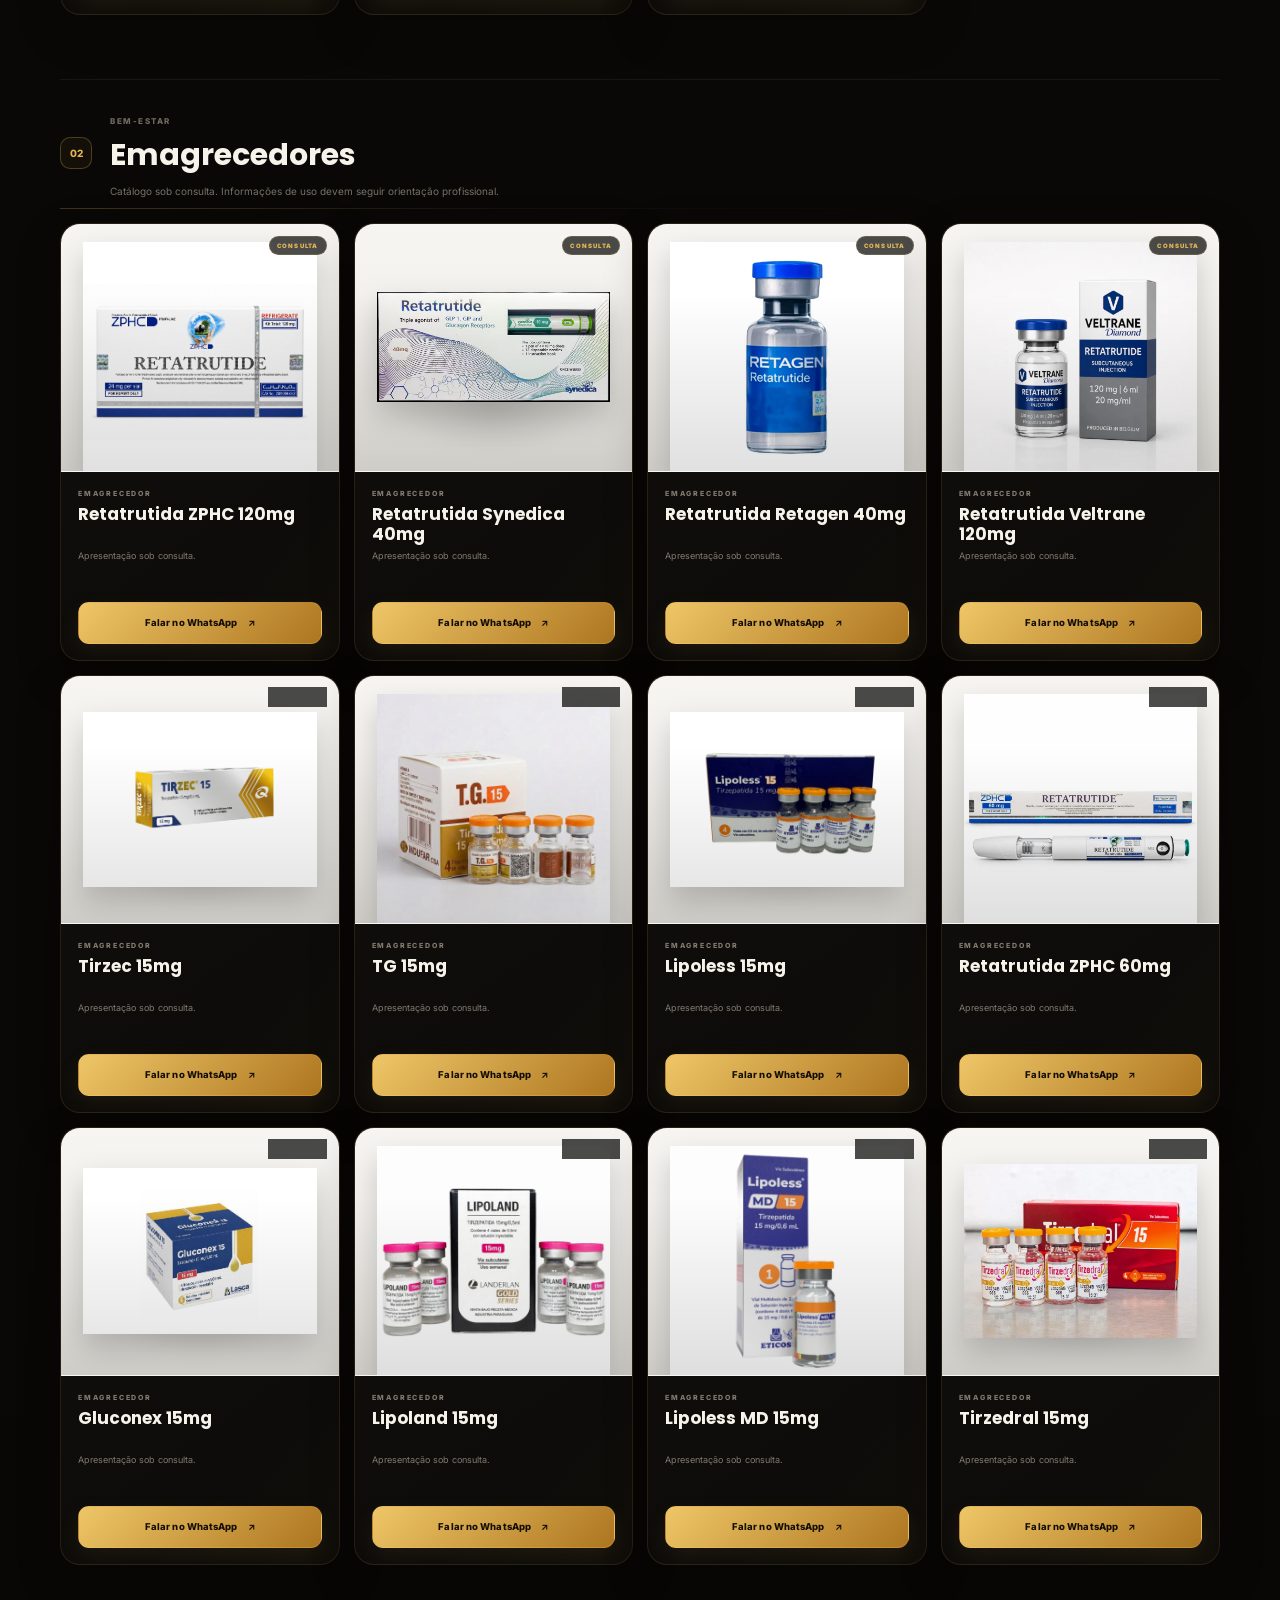
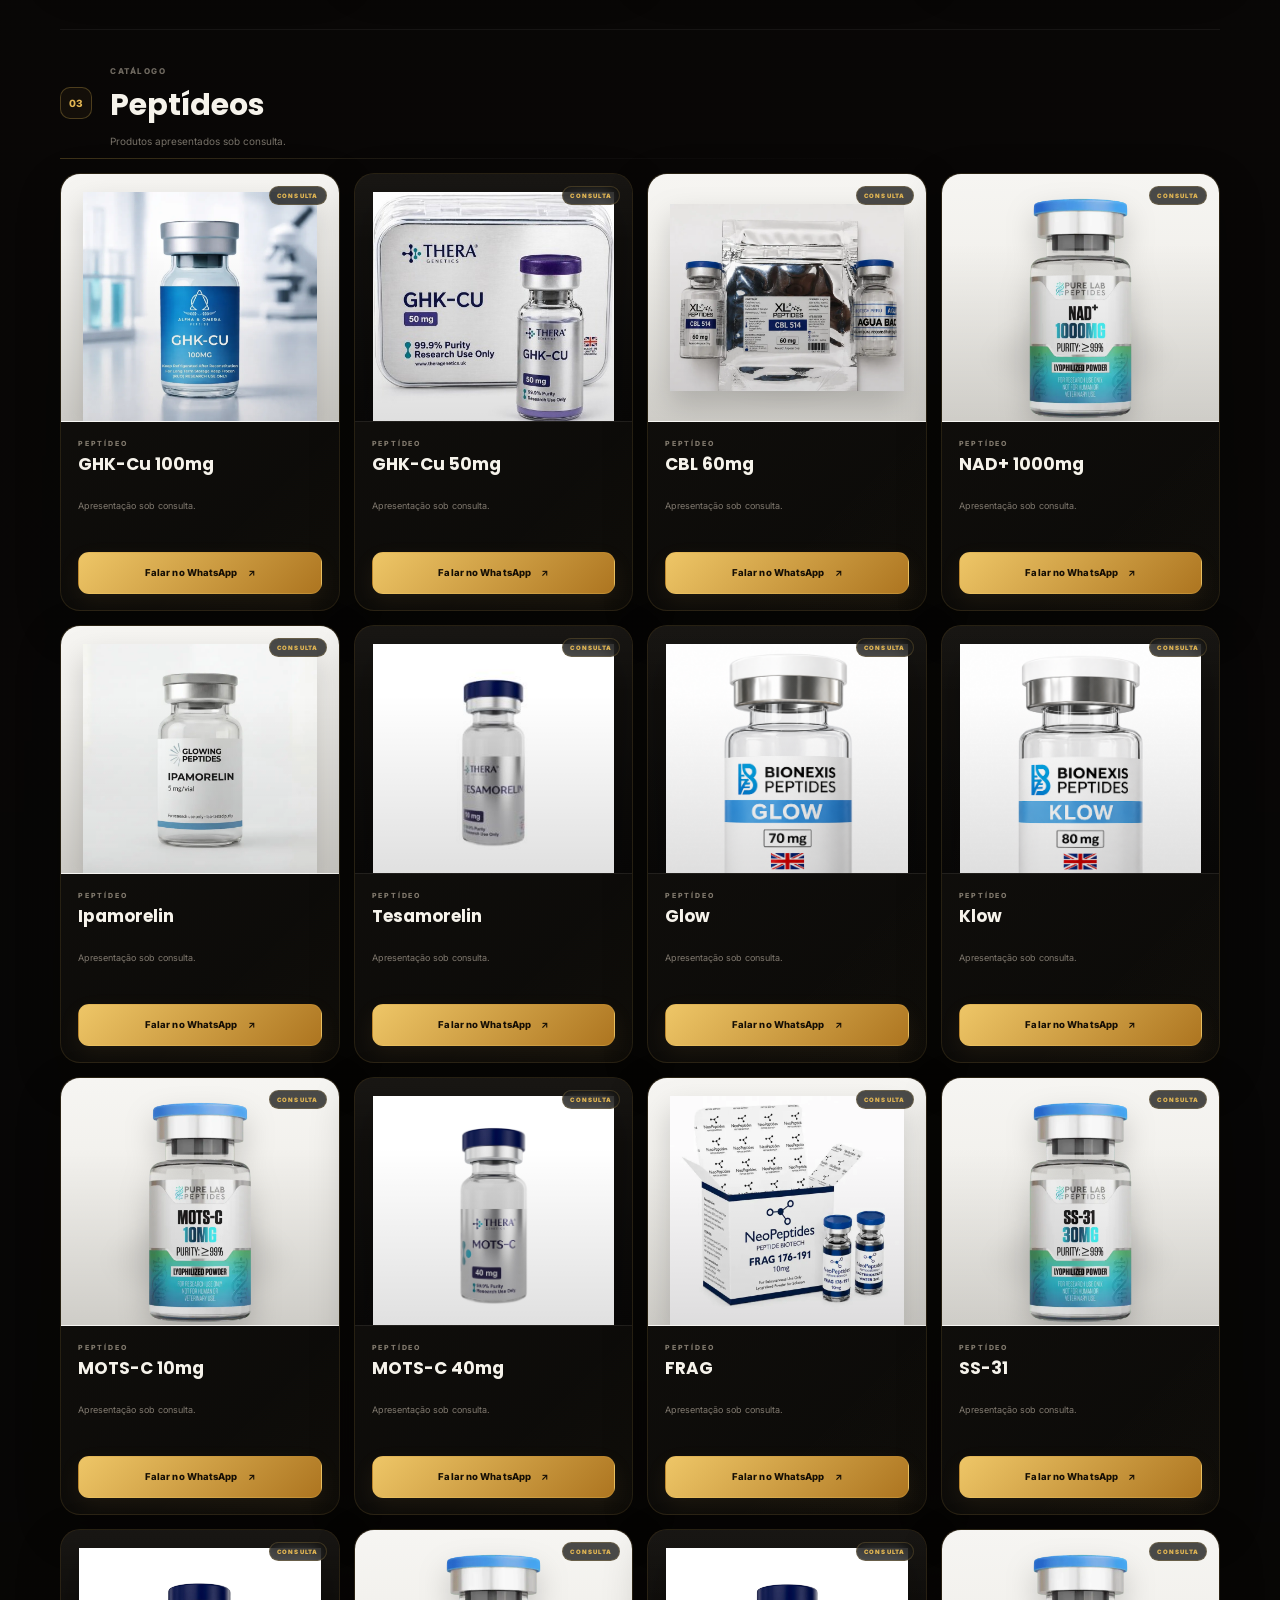
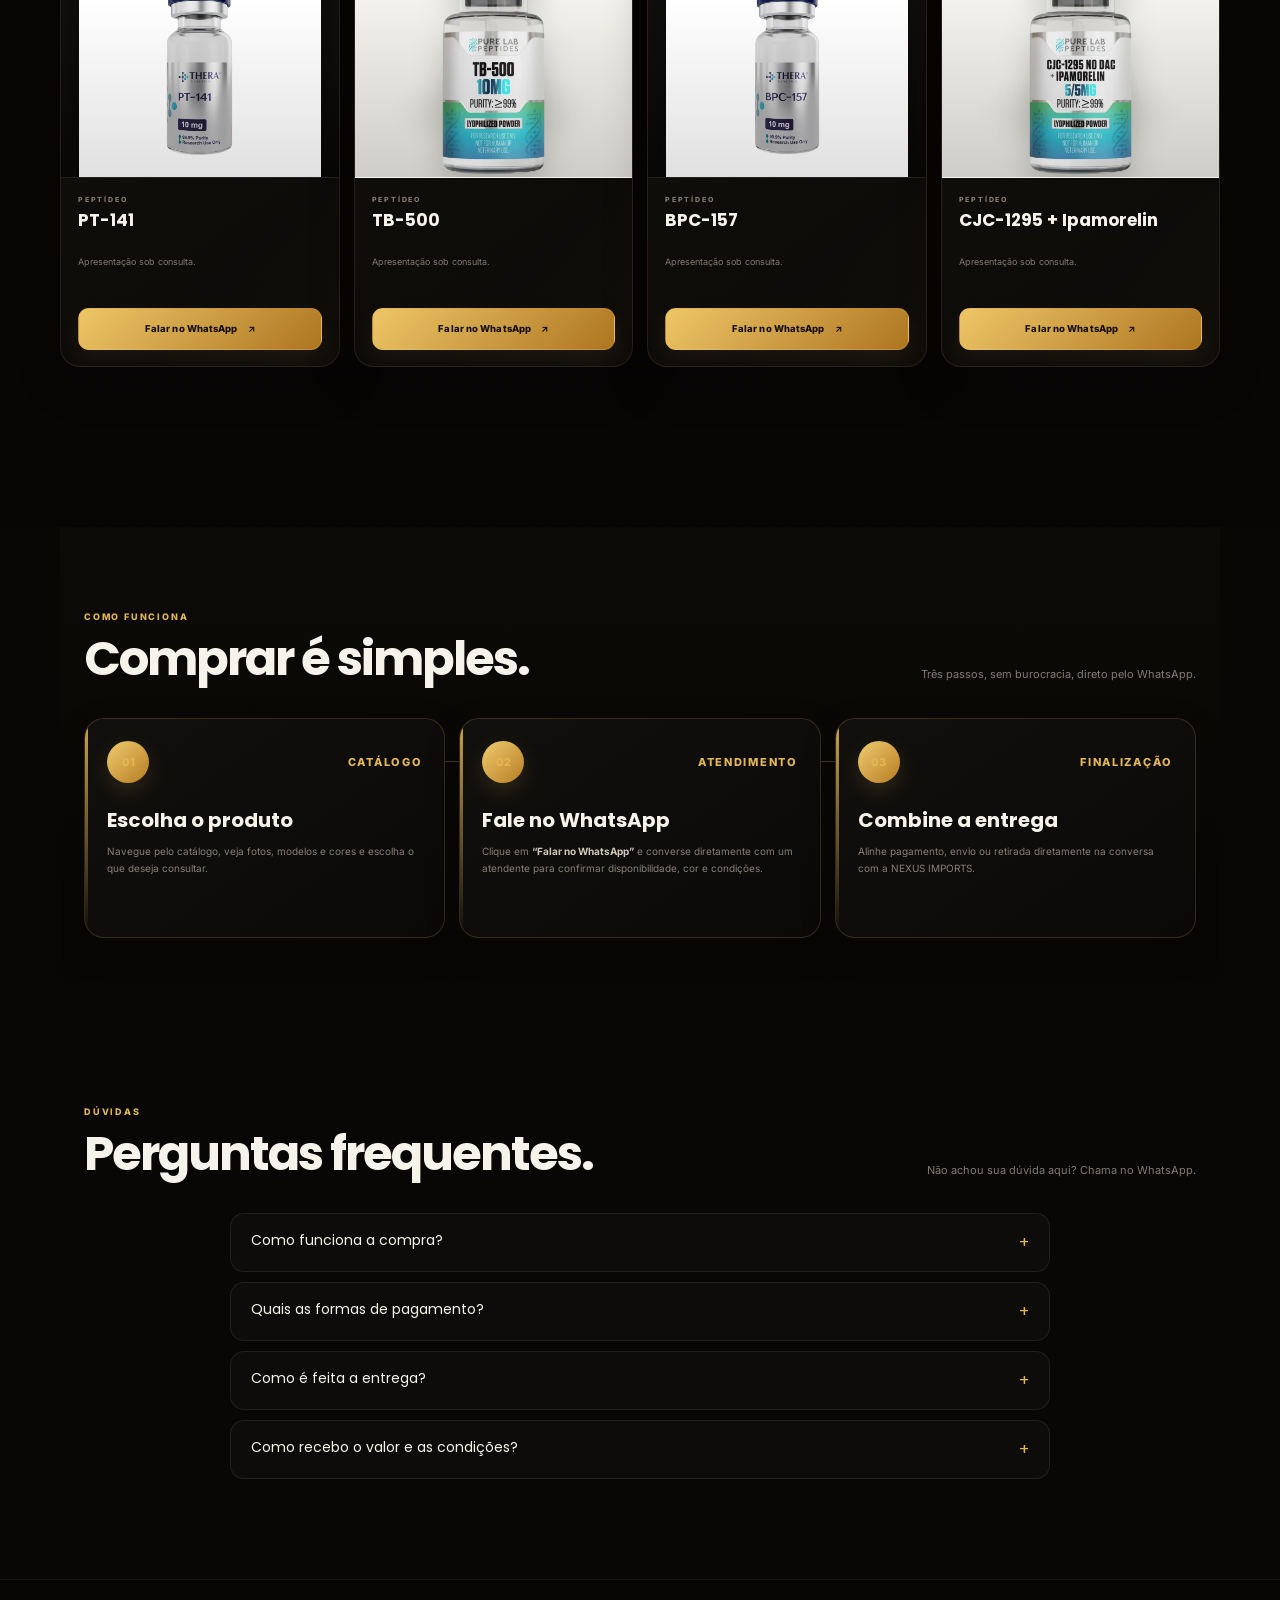
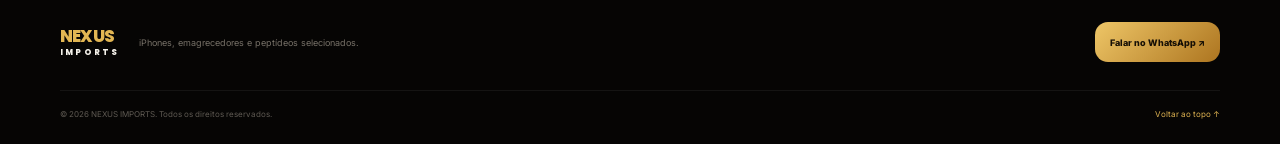
==== commit dbb18f12: "Add files via upload" ====
--- a/index.html
+++ b/index.html
@@ -108,7 +108,7 @@
 <div class="catalog-result"><span id="result-count">35 produtos</span><span>•</span><span>Consulta pelo WhatsApp</span></div>
 <div class="catalog-sections"><section aria-labelledby="title-iphones" class="catalog-category" data-category="iphones"><div class="category-title"><div class="category-index">01</div><div><span>SMARTPHONES</span><h3 id="title-iphones">iPhones</h3><p>Modelos selecionados. Toque nas cores para visualizar as opções disponíveis.</p></div></div><div class="catalog-product-grid">
 <article class="catalog-product" data-name="iphone 13" data-search="iphone 13 apple smartphone celular 128gb meia noite azul"><div class="catalog-product-image product-photo"><img alt="iPhone 13 meia-noite" class="iphone-color-image" height="1000" loading="lazy" referrerpolicy="no-referrer" src="https://cdn.atacadoconnect.com/produtos/1425154/cel-apple-iphone-13-128gb4-a2633-hn-61-midnight-1425154-izqmt.webp" width="1000"/></div><div class="catalog-product-info"><span>SMARTPHONE</span><h4>iPhone 13</h4><p class="iphone-color-label">128 GB • Consulte cores e disponibilidade.</p><div aria-label="Cores disponíveis" class="iphone-colors"><button aria-label="Selecionar Meia-noite" class="color-dot" data-color="Meia-noite" data-image="https://cdn.atacadoconnect.com/produtos/1425154/cel-apple-iphone-13-128gb4-a2633-hn-61-midnight-1425154-izqmt.webp" style="--swatch:#111827" title="Meia-noite" type="button"></button><button aria-label="Selecionar Azul" class="color-dot" data-color="Azul" data-image="https://cdn.atacadoconnect.com/produtos/1425161/cel-apple-iphone-13-128gb4-a2633-hn-61-blue-1425161-ph9rn.webp" style="--swatch:#5b7fa3" title="Azul" type="button"></button></div><button class="product-action" data-wa="iPhone 13">Falar no WhatsApp <b>↗</b></button></div></article><article class="catalog-product" data-name="iphone 15" data-search="iphone 15 apple smartphone celular 128gb preto verde"><div class="catalog-product-image product-photo"><img alt="iPhone 15 preto" class="iphone-color-image" height="1000" loading="lazy" referrerpolicy="no-referrer" src="https://cdn.atacadoconnect.com/produtos/1162240/apple-iphone-15-128gb-6gb-ram-tela-6-1-preto-somente-aparelho-1162240-72984.webp" width="1000"/></div><div class="catalog-product-info"><span>SMARTPHONE</span><h4>iPhone 15</h4><p class="iphone-color-label">128 GB • Consulte cores e disponibilidade.</p><div aria-label="Cores disponíveis" class="iphone-colors"><button aria-label="Selecionar Preto" class="color-dot" data-color="Preto" data-image="https://cdn.atacadoconnect.com/produtos/1162240/apple-iphone-15-128gb-6gb-ram-tela-6-1-preto-somente-aparelho-1162240-72984.webp" style="--swatch:#111111" title="Preto" type="button"></button><button aria-label="Selecionar Verde" class="color-dot" data-color="Verde" data-image="https://cdn.atacadoconnect.com/produtos/1230291/apple-iphone-15-swap-a-128gb-6gb-ram-tela-6-1-verde-somente-aparelho-1230291-33348.webp" style="--swatch:#5f8f70" title="Verde" type="button"></button></div><button class="product-action" data-wa="iPhone 15">Falar no WhatsApp <b>↗</b></button></div></article><article class="catalog-product" data-name="iphone 16" data-search="iphone 16 apple smartphone celular 128gb branco ultramarino"><div class="catalog-product-image product-photo"><img alt="iPhone 16 branco" class="iphone-color-image" height="1000" loading="lazy" referrerpolicy="no-referrer" src="https://cdn.atacadoconnect.com/produtos/1425123/cel-apple-iphone-16-128gb8-a3288-cha-61-white-dsfisic-1425123-cphq2.webp" width="1000"/></div><div class="catalog-product-info"><span>SMARTPHONE</span><h4>iPhone 16</h4><p class="iphone-color-label">128 GB • Consulte cores e disponibilidade.</p><div aria-label="Cores disponíveis" class="iphone-colors"><button aria-label="Selecionar Branco" class="color-dot" data-color="Branco" data-image="https://cdn.atacadoconnect.com/produtos/1425123/cel-apple-iphone-16-128gb8-a3288-cha-61-white-dsfisic-1425123-cphq2.webp" style="--swatch:#ffffff" title="Branco" type="button"></button><button aria-label="Selecionar Ultramarino" class="color-dot" data-color="Ultramarino" data-image="https://cdn.atacadoconnect.com/produtos/1129601/apple-iphone-16-a3287-hn-a-128gb-8gb-ram-tela-6-1-ultramarino-1129601-38917.webp" style="--swatch:#233b63" title="Ultramarino" type="button"></button></div><button class="product-action" data-wa="iPhone 16">Falar no WhatsApp <b>↗</b></button></div></article><article class="catalog-product" data-name="iphone 16 pro" data-search="iphone 16 pro apple smartphone celular 128gb preto natural branco deserto"><div class="catalog-product-image product-photo"><img alt="iPhone 16 Pro titânio preto" class="iphone-color-image" height="1000" loading="lazy" referrerpolicy="no-referrer" src="https://cdn.atacadoconnect.com/produtos/1425147/cel-apple-iphone-16-pro-128gb8-a3083-lla-63-blackt-esim-1425147-6cmfk.webp" width="1000"/></div><div class="catalog-product-info"><span>SMARTPHONE</span><h4>iPhone 16 Pro</h4><p class="iphone-color-label">128 GB • Consulte cores e disponibilidade.</p><div aria-label="Cores disponíveis" class="iphone-colors"><button aria-label="Selecionar Titânio Preto" class="color-dot" data-color="Titânio Preto" data-image="https://cdn.atacadoconnect.com/produtos/1425147/cel-apple-iphone-16-pro-128gb8-a3083-lla-63-blackt-esim-1425147-6cmfk.webp" style="--swatch:#3b3b3d" title="Titânio Preto" type="button"></button><button aria-label="Selecionar Titânio Natural" class="color-dot" data-color="Titânio Natural" data-image="https://cdn.atacadoconnect.com/produtos/1128864/apple-iphone-16-pro-a3083-ll-a-128gb-esim-tela-6-3-titanio-natural-1128864-58491.webp" style="--swatch:#b9b0a3" title="Titânio Natural" type="button"></button><button aria-label="Selecionar Titânio Deserto" class="color-dot" data-color="Titânio Deserto" data-image="https://cdn.atacadoconnect.com/produtos/1215281/apple-iphone-16-pro-swap-a-128gb-esim-tela-6-3-titanio-deserto-nao-ativado-somente-aparelho-1215281-45357.webp" style="--swatch:#c8a98b" title="Titânio Deserto" type="button"></button></div><button class="product-action" data-wa="iPhone 16 Pro">Falar no WhatsApp <b>↗</b></button></div></article><article class="catalog-product" data-name="iphone 17" data-search="iphone 17 apple smartphone celular 256gb preto branco lavanda"><div class="catalog-product-image product-photo"><img alt="iPhone 17 preto" class="iphone-color-image" height="1000" loading="lazy" referrerpolicy="no-referrer" src="https://cdn.atacadoconnect.com/produtos/1286359/apple-iphone-17-a3519-4j-256gb-8gb-ram-preto-1286359-27296.webp" width="1000"/></div><div class="catalog-product-info"><span>SMARTPHONE</span><h4>iPhone 17</h4><p class="iphone-color-label">256 GB • Consulte cores e disponibilidade.</p><div aria-label="Cores disponíveis" class="iphone-colors"><button aria-label="Selecionar Preto" class="color-dot" data-color="Preto" data-image="https://cdn.atacadoconnect.com/produtos/1286359/apple-iphone-17-a3519-4j-256gb-8gb-ram-preto-1286359-27296.webp" style="--swatch:#111111" title="Preto" type="button"></button><button aria-label="Selecionar Branco" class="color-dot" data-color="Branco" data-image="https://cdn.atacadoconnect.com/produtos/1286380/apple-iphone-17-a3519-4j-256gb-8gb-ram-tela-6-3-branco-1286380-55034.webp" style="--swatch:#ffffff" title="Branco" type="button"></button><button aria-label="Selecionar Lavanda" class="color-dot" data-color="Lavanda" data-image="https://cdn.atacadoconnect.com/produtos/1392173/cel-apple-iphone-17-256gb8-a3258-ll-63-lavender-esim-so-py-1392173-5athq.webp" style="--swatch:#b7a3d1" title="Lavanda" type="button"></button></div><button class="product-action" data-wa="iPhone 17">Falar no WhatsApp <b>↗</b></button></div></article><article class="catalog-product" data-name="iphone 17 pro" data-search="iphone 17 pro apple smartphone celular 256gb azul intenso laranja cósmico prata"><div class="catalog-product-image product-photo"><img alt="iPhone 17 Pro azul intenso" class="iphone-color-image" height="1000" loading="lazy" referrerpolicy="no-referrer" src="https://cdn.atacadoconnect.com/produtos/1306941/apple-iphone-17-pro-a3522-4j-256gb-esim-tela-6-3-azul-intenso-1306941-84577.webp" width="1000"/></div><div class="catalog-product-info"><span>SMARTPHONE</span><h4>iPhone 17 Pro</h4><p class="iphone-color-label">256 GB • Azul intenso • Referência A3522.</p><div aria-label="Cores disponíveis" class="iphone-colors"><button aria-label="Selecionar Azul intenso" class="color-dot" data-color="Azul intenso" data-image="https://cdn.atacadoconnect.com/produtos/1306941/apple-iphone-17-pro-a3522-4j-256gb-esim-tela-6-3-azul-intenso-1306941-84577.webp" style="--swatch:#173a6b" title="Azul intenso" type="button"></button><button aria-label="Selecionar Laranja Cósmico" class="color-dot" data-color="Laranja Cósmico" data-image="https://cdn.atacadoconnect.com/produtos/1324112/apple-iphone-17-pro-a3522-vc-256gb-esim-tela-6-3-laranja-cosmico-1324112-02564.webp" style="--swatch:#d9682b" title="Laranja Cósmico" type="button"></button><button aria-label="Selecionar Prata" class="color-dot" data-color="Prata" data-image="https://cdn.atacadoconnect.com/produtos/1306934/apple-iphone-17-pro-a3522-4j-256gb-esim-tela-6-3-prata-1306934-44213.webp" style="--swatch:#d9d9d6" title="Prata" type="button"></button></div><button class="product-action" data-wa="iPhone 17 Pro">Falar no WhatsApp <b>↗</b></button></div></article><article class="catalog-product" data-name="iphone 17 pro max" data-search="iphone 17 pro max apple smartphone celular 256gb azul laranja cósmico prata"><div class="catalog-product-image product-photo"><img alt="iPhone 17 Pro Max azul" class="iphone-color-image" height="1000" loading="lazy" referrerpolicy="no-referrer" src="https://cdn.atacadoconnect.com/produtos/1274974/apple-iphone-17-pro-max-a3257-ll-256gb-12gb-ram-esim-tela-6-9-azul-1274974-58342.webp" width="1000"/></div><div class="catalog-product-info"><span>SMARTPHONE</span><h4>iPhone 17 Pro Max</h4><p class="iphone-color-label">256 GB • Consulte cores e disponibilidade.</p><div aria-label="Cores disponíveis" class="iphone-colors"><button aria-label="Selecionar Azul" class="color-dot" data-color="Azul" data-image="https://cdn.atacadoconnect.com/produtos/1274974/apple-iphone-17-pro-max-a3257-ll-256gb-12gb-ram-esim-tela-6-9-azul-1274974-58342.webp" style="--swatch:#5b7fa3" title="Azul" type="button"></button><button aria-label="Selecionar Laranja Cósmico" class="color-dot" data-color="Laranja Cósmico" data-image="https://cdn.atacadoconnect.com/produtos/1274967/apple-iphone-17-pro-max-a3257-ll-256gb-12gb-ram-esim-tela-6-9-laranja-cosmico-1274967-15111.webp" style="--swatch:#d9682b" title="Laranja Cósmico" type="button"></button><button aria-label="Selecionar Prata" class="color-dot" data-color="Prata" data-image="https://cdn.atacadoconnect.com/produtos/1274950/apple-iphone-17-pro-max-a3257-ll-256gb-12gb-ram-esim-tela-6-9-prata-1274950-26919.webp" style="--swatch:#d9d9d6" title="Prata" type="button"></button></div><button class="product-action" data-wa="iPhone 17 Pro Max">Falar no WhatsApp <b>↗</b></button></div></article></div></section><section aria-labelledby="title-emagrecedores" class="catalog-category" data-category="emagrecedores">
-<div class="category-title"><div class="category-index">02</div><div><span>BEM-ESTAR</span><h3 id="title-emagrecedores">Emagrecedores</h3><p>Catálogo sob consulta. Informações de uso devem seguir orientação profissional.</p></div></div><div class="catalog-product-grid"><article class="catalog-product" data-name="retatrutida zphc 120mg" data-search="retatrutida zphc 120mg emagrecedor"><div class="catalog-product-image real-product"><img alt="Retatrutida ZPHC 120mg" height="480" loading="lazy" src="assets/images/emagrecedores/retatrutida-zphc-120.jpg" width="640"/></div><div class="catalog-product-info"><span>EMAGRECEDOR</span><h4>Retatrutida ZPHC 120mg</h4><p>Apresentação sob consulta.</p><button class="product-action" data-wa="Retatrutida ZPHC 120mg">Falar no WhatsApp <b>↗</b></button></div></article><article class="catalog-product" data-name="retatrutida synedica 40mg" data-search="retatrutida synedica 40mg emagrecedor"><div class="catalog-product-image real-product"><img alt="Retatrutida Synedica 40mg" height="480" loading="lazy" src="assets/images/emagrecedores/retatrutida-synedica-40.webp" width="640"/></div><div class="catalog-product-info"><span>EMAGRECEDOR</span><h4>Retatrutida Synedica 40mg</h4><p>Apresentação sob consulta.</p><button class="product-action" data-wa="Retatrutida Synedica 40mg">Falar no WhatsApp <b>↗</b></button></div></article><article class="catalog-product" data-name="retatrutida retagen 40mg" data-search="retatrutida retagen 40mg emagrecedor"><div class="catalog-product-image real-product"><img alt="Retatrutida Retagen 40mg" height="640" loading="lazy" src="assets/images/emagrecedores/retagen-40.webp" width="640"/></div><div class="catalog-product-info"><span>EMAGRECEDOR</span><h4>Retatrutida Retagen 40mg</h4><p>Apresentação sob consulta.</p><button class="product-action" data-wa="Retatrutida Retagen 40mg">Falar no WhatsApp <b>↗</b></button></div></article><article class="catalog-product" data-name="retatrutida veltrane 120mg" data-search="retatrutida veltrane 120mg emagrecedor"><div class="catalog-product-image real-product"><img alt="Retatrutida Veltrane 120mg" height="640" loading="lazy" src="assets/images/emagrecedores/veltrane-120.webp" width="640"/></div><div class="catalog-product-info"><span>EMAGRECEDOR</span><h4>Retatrutida Veltrane 120mg</h4><p>Apresentação sob consulta.</p><button class="product-action" data-wa="Retatrutida Veltrane 120mg">Falar no WhatsApp <b>↗</b></button></div></article><article class="catalog-product" data-name="tirzec 15mg" data-search="tirzec 15mg emagrecedor"><div class="catalog-product-image real-product"><img alt="Tirzec 15mg" height="768" loading="lazy" src="assets/images/emagrecedores/tirzec-15.jpg" width="1024"/></div><div class="catalog-product-info"><span>EMAGRECEDOR</span><h4>Tirzec 15mg</h4><p>Apresentação sob consulta.</p><button class="product-action" data-wa="Tirzec 15mg">Falar no WhatsApp <b>↗</b></button></div></article><article class="catalog-product" data-name="tg 15mg" data-search="tg 15mg emagrecedor"><div class="catalog-product-image real-product"><img alt="TG 15mg" loading="lazy" src="assets/images/emagrecedores/tg-15.jpg"/></div><div class="catalog-product-info"><span>EMAGRECEDOR</span><h4>TG 15mg</h4><p>Apresentação sob consulta.</p><button class="product-action" data-wa="TG 15mg">Falar no WhatsApp <b>↗</b></button></div></article><article class="catalog-product" data-name="lipoless 15mg" data-search="lipoless 15mg emagrecedor"><div class="catalog-product-image real-product"><img alt="Lipoless 15mg" height="768" loading="lazy" src="assets/images/emagrecedores/lipoless-15-4amp.jpg" width="1024"/></div><div class="catalog-product-info"><span>EMAGRECEDOR</span><h4>Lipoless 15mg</h4><p>Apresentação sob consulta.</p><button class="product-action" data-wa="Lipoless 15mg">Falar no WhatsApp <b>↗</b></button></div></article><article class="catalog-product" data-name="retatrutida zphc 60mg" data-search="retatrutida zphc 60mg emagrecedor"><div class="catalog-product-image real-product"><img alt="Retatrutida ZPHC 60mg" height="1365" loading="lazy" src="assets/images/emagrecedores/retatrutida-zphc-60-caneta.webp" width="768"/></div><div class="catalog-product-info"><span>EMAGRECEDOR</span><h4>Retatrutida ZPHC 60mg</h4><p>Apresentação sob consulta.</p><button class="product-action" data-wa="Retatrutida ZPHC 60mg">Falar no WhatsApp <b>↗</b></button></div></article><article class="catalog-product" data-name="gluconex 15mg" data-search="gluconex 15mg tirzepatida emagrecedor"><div class="catalog-product-image real-product"><img alt="Gluconex 15mg" height="1115" loading="lazy" src="assets/images/emagrecedores/gluconex-15.webp" width="1115"/></div><div class="catalog-product-info"><span>EMAGRECEDOR</span><h4>Gluconex 15mg</h4><p>Apresentação sob consulta.</p><button class="product-action" data-wa="Gluconex 15mg">Falar no WhatsApp <b>↗</b></button></div></article><article class="catalog-product" data-name="lipoland 15mg" data-search="lipoland 15mg tirzepatida emagrecedor"><div class="catalog-product-image real-product"><img alt="Lipoland 15mg" height="1024" loading="lazy" src="assets/images/emagrecedores/lipoland-15.webp" width="1024"/></div><div class="catalog-product-info"><span>EMAGRECEDOR</span><h4>Lipoland 15mg</h4><p>Apresentação sob consulta.</p><button class="product-action" data-wa="Lipoland 15mg">Falar no WhatsApp <b>↗</b></button></div></article><article class="catalog-product" data-name="lipoless md 15mg" data-search="lipoless md 15mg tirzepatida emagrecedor"><div class="catalog-product-image real-product"><img alt="Lipoless MD 15mg" height="1000" loading="lazy" src="assets/images/emagrecedores/lipoless-md-15.webp" width="1000"/></div><div class="catalog-product-info"><span>EMAGRECEDOR</span><h4>Lipoless MD 15mg</h4><p>Apresentação sob consulta.</p><button class="product-action" data-wa="Lipoless MD 15mg">Falar no WhatsApp <b>↗</b></button></div></article><article class="catalog-product" data-name="tirzedral 15mg" data-search="tirzedral 15mg tirzepatida emagrecedor"><div class="catalog-product-image real-product"><img alt="Tirzedral 15mg" height="640" loading="lazy" src="assets/images/emagrecedores/tirzedral-15.webp" width="640"/></div><div class="catalog-product-info"><span>EMAGRECEDOR</span><h4>Tirzedral 15mg</h4><p>Apresentação sob consulta.</p><button class="product-action" data-wa="Tirzedral 15mg">Falar no WhatsApp <b>↗</b></button></div></article></div></section><section aria-labelledby="title-peptideos" class="catalog-category" data-category="peptideos">
+<div class="category-title"><div class="category-index">02</div><div><span>BEM-ESTAR</span><h3 id="title-emagrecedores">Emagrecedores</h3><p>Catálogo sob consulta. Informações de uso devem seguir orientação profissional.</p></div></div><div class="catalog-product-grid"><article class="catalog-product" data-name="retatrutida zphc 120mg" data-search="retatrutida zphc 120mg emagrecedor"><div class="catalog-product-image real-product"><img alt="Retatrutida ZPHC 120mg" height="480" loading="lazy" src="assets/images/emagrecedores/retatrutida-zphc-120.jpg" width="640"/></div><div class="catalog-product-info"><span>EMAGRECEDOR</span><h4>Retatrutida ZPHC 120mg</h4><p>Apresentação sob consulta.</p><button class="product-action" data-wa="Retatrutida ZPHC 120mg">Falar no WhatsApp <b>↗</b></button></div></article><article class="catalog-product" data-name="retatrutida synedica 40mg" data-search="retatrutida synedica 40mg emagrecedor"><div class="catalog-product-image real-product"><img alt="Retatrutida Synedica 40mg" height="480" loading="lazy" src="assets/images/emagrecedores/retatrutida-synedica-40.jpg" width="640"/></div><div class="catalog-product-info"><span>EMAGRECEDOR</span><h4>Retatrutida Synedica 40mg</h4><p>Apresentação sob consulta.</p><button class="product-action" data-wa="Retatrutida Synedica 40mg">Falar no WhatsApp <b>↗</b></button></div></article><article class="catalog-product" data-name="retatrutida retagen 40mg" data-search="retatrutida retagen 40mg emagrecedor"><div class="catalog-product-image real-product"><img alt="Retatrutida Retagen 40mg" height="640" loading="lazy" src="assets/images/emagrecedores/retagen-40.webp" width="640"/></div><div class="catalog-product-info"><span>EMAGRECEDOR</span><h4>Retatrutida Retagen 40mg</h4><p>Apresentação sob consulta.</p><button class="product-action" data-wa="Retatrutida Retagen 40mg">Falar no WhatsApp <b>↗</b></button></div></article><article class="catalog-product" data-name="retatrutida veltrane 120mg" data-search="retatrutida veltrane 120mg emagrecedor"><div class="catalog-product-image real-product"><img alt="Retatrutida Veltrane 120mg" height="640" loading="lazy" src="assets/images/emagrecedores/veltrane-120.webp" width="640"/></div><div class="catalog-product-info"><span>EMAGRECEDOR</span><h4>Retatrutida Veltrane 120mg</h4><p>Apresentação sob consulta.</p><button class="product-action" data-wa="Retatrutida Veltrane 120mg">Falar no WhatsApp <b>↗</b></button></div></article><article class="catalog-product" data-name="tirzec 15mg" data-search="tirzec 15mg emagrecedor"><div class="catalog-product-image real-product"><img alt="Tirzec 15mg" height="768" loading="lazy" src="assets/images/emagrecedores/tirzec-15.jpg" width="1024"/></div><div class="catalog-product-info"><span>EMAGRECEDOR</span><h4>Tirzec 15mg</h4><p>Apresentação sob consulta.</p><button class="product-action" data-wa="Tirzec 15mg">Falar no WhatsApp <b>↗</b></button></div></article><article class="catalog-product" data-name="tg 15mg" data-search="tg 15mg emagrecedor"><div class="catalog-product-image real-product"><img alt="TG 15mg" loading="lazy" src="assets/images/emagrecedores/tg-15.jpg"/></div><div class="catalog-product-info"><span>EMAGRECEDOR</span><h4>TG 15mg</h4><p>Apresentação sob consulta.</p><button class="product-action" data-wa="TG 15mg">Falar no WhatsApp <b>↗</b></button></div></article><article class="catalog-product" data-name="lipoless 15mg" data-search="lipoless 15mg emagrecedor"><div class="catalog-product-image real-product"><img alt="Lipoless 15mg" height="768" loading="lazy" src="assets/images/emagrecedores/lipoless-15-4amp.jpg" width="1024"/></div><div class="catalog-product-info"><span>EMAGRECEDOR</span><h4>Lipoless 15mg</h4><p>Apresentação sob consulta.</p><button class="product-action" data-wa="Lipoless 15mg">Falar no WhatsApp <b>↗</b></button></div></article><article class="catalog-product" data-name="retatrutida zphc 60mg" data-search="retatrutida zphc 60mg emagrecedor"><div class="catalog-product-image real-product"><img alt="Retatrutida ZPHC 60mg" height="1365" loading="lazy" src="assets/images/emagrecedores/retatrutida-zphc-60-caneta.webp" width="768"/></div><div class="catalog-product-info"><span>EMAGRECEDOR</span><h4>Retatrutida ZPHC 60mg</h4><p>Apresentação sob consulta.</p><button class="product-action" data-wa="Retatrutida ZPHC 60mg">Falar no WhatsApp <b>↗</b></button></div></article><article class="catalog-product" data-name="gluconex 15mg" data-search="gluconex 15mg tirzepatida emagrecedor"><div class="catalog-product-image real-product"><img alt="Gluconex 15mg" height="1115" loading="lazy" src="assets/images/emagrecedores/gluconex-15.webp" width="1115"/></div><div class="catalog-product-info"><span>EMAGRECEDOR</span><h4>Gluconex 15mg</h4><p>Apresentação sob consulta.</p><button class="product-action" data-wa="Gluconex 15mg">Falar no WhatsApp <b>↗</b></button></div></article><article class="catalog-product" data-name="lipoland 15mg" data-search="lipoland 15mg tirzepatida emagrecedor"><div class="catalog-product-image real-product"><img alt="Lipoland 15mg" height="1024" loading="lazy" src="assets/images/emagrecedores/lipoland-15.webp" width="1024"/></div><div class="catalog-product-info"><span>EMAGRECEDOR</span><h4>Lipoland 15mg</h4><p>Apresentação sob consulta.</p><button class="product-action" data-wa="Lipoland 15mg">Falar no WhatsApp <b>↗</b></button></div></article><article class="catalog-product" data-name="lipoless md 15mg" data-search="lipoless md 15mg tirzepatida emagrecedor"><div class="catalog-product-image real-product"><img alt="Lipoless MD 15mg" height="1000" loading="lazy" src="assets/images/emagrecedores/lipoless-md-15.webp" width="1000"/></div><div class="catalog-product-info"><span>EMAGRECEDOR</span><h4>Lipoless MD 15mg</h4><p>Apresentação sob consulta.</p><button class="product-action" data-wa="Lipoless MD 15mg">Falar no WhatsApp <b>↗</b></button></div></article><article class="catalog-product" data-name="tirzedral 15mg" data-search="tirzedral 15mg tirzepatida emagrecedor"><div class="catalog-product-image real-product"><img alt="Tirzedral 15mg" height="640" loading="lazy" src="assets/images/emagrecedores/tirzedral-15.webp" width="640"/></div><div class="catalog-product-info"><span>EMAGRECEDOR</span><h4>Tirzedral 15mg</h4><p>Apresentação sob consulta.</p><button class="product-action" data-wa="Tirzedral 15mg">Falar no WhatsApp <b>↗</b></button></div></article></div></section><section aria-labelledby="title-peptideos" class="catalog-category" data-category="peptideos">
 <div class="category-title"><div class="category-index">03</div><div><span>CATÁLOGO</span><h3 id="title-peptideos">Peptídeos</h3><p>Produtos apresentados sob consulta.</p></div></div><div class="catalog-product-grid"><article class="catalog-product" data-name="ghk-cu 100mg" data-search="ghk-cu 100mg peptideo"><div class="catalog-product-image simple-box real-product"><img alt="GHK-Cu 100mg" height="640" loading="lazy" src="assets/images/peptideos/ghk-cu-100-alpha.webp" width="640"/></div><div class="catalog-product-info"><span>PEPTÍDEO</span><h4>GHK-Cu 100mg</h4><p>Apresentação sob consulta.</p><button class="product-action" data-wa="GHK-Cu 100mg">Falar no WhatsApp <b>↗</b></button></div></article><article class="catalog-product" data-name="ghk-cu 50mg" data-search="ghk-cu 50mg peptideo"><div class="catalog-product-image simple-box"><img alt="GHK-Cu 50mg" height="480" loading="lazy" src="assets/images/peptideos/ghk-cu-50.jpg" width="640"/></div><div class="catalog-product-info"><span>PEPTÍDEO</span><h4>GHK-Cu 50mg</h4><p>Apresentação sob consulta.</p><button class="product-action" data-wa="GHK-Cu 50mg">Falar no WhatsApp <b>↗</b></button></div></article><article class="catalog-product" data-name="cbl 60mg" data-search="cbl 60mg peptideo"><div class="catalog-product-image simple-box real-product"><img alt="CBL 60mg" height="640" loading="lazy" src="assets/images/peptideos/cbl-60.webp" width="640"/></div><div class="catalog-product-info"><span>PEPTÍDEO</span><h4>CBL 60mg</h4><p>Apresentação sob consulta.</p><button class="product-action" data-wa="CBL 60mg">Falar no WhatsApp <b>↗</b></button></div></article><article class="catalog-product" data-name="nad+ 1000mg" data-search="nad+ 1000mg peptideo"><div class="catalog-product-image simple-box real-product"><img alt="NAD+ 1000mg" height="640" loading="lazy" src="assets/images/peptideos/nad-1000.webp" width="640"/></div><div class="catalog-product-info"><span>PEPTÍDEO</span><h4>NAD+ 1000mg</h4><p>Apresentação sob consulta.</p><button class="product-action" data-wa="NAD+ 1000mg">Falar no WhatsApp <b>↗</b></button></div></article><article class="catalog-product" data-name="ipamorelin" data-search="ipamorelin peptideo"><div class="catalog-product-image simple-box real-product"><img alt="Ipamorelin" height="640" loading="lazy" src="assets/images/peptideos/ipamorelin-5.webp" width="640"/></div><div class="catalog-product-info"><span>PEPTÍDEO</span><h4>Ipamorelin</h4><p>Apresentação sob consulta.</p><button class="product-action" data-wa="Ipamorelin">Falar no WhatsApp <b>↗</b></button></div></article><article class="catalog-product" data-name="tesamorelin" data-search="tesamorelin peptideo"><div class="catalog-product-image simple-box"><img alt="Tesamorelin" height="300" loading="lazy" src="assets/images/peptideos/tesamorelin-10.jpg" width="300"/></div><div class="catalog-product-info"><span>PEPTÍDEO</span><h4>Tesamorelin</h4><p>Apresentação sob consulta.</p><button class="product-action" data-wa="Tesamorelin">Falar no WhatsApp <b>↗</b></button></div></article><article class="catalog-product" data-name="glow" data-search="glow peptideo"><div class="catalog-product-image simple-box"><img alt="Glow" height="1120" loading="lazy" src="assets/images/peptideos/glow-70.jpg" width="1120"/></div><div class="catalog-product-info"><span>PEPTÍDEO</span><h4>Glow</h4><p>Apresentação sob consulta.</p><button class="product-action" data-wa="Glow">Falar no WhatsApp <b>↗</b></button></div></article><article class="catalog-product" data-name="klow" data-search="klow peptideo"><div class="catalog-product-image simple-box"><img alt="Klow" height="1120" loading="lazy" src="assets/images/peptideos/klow-80.jpg" width="1120"/></div><div class="catalog-product-info"><span>PEPTÍDEO</span><h4>Klow</h4><p>Apresentação sob consulta.</p><button class="product-action" data-wa="Klow">Falar no WhatsApp <b>↗</b></button></div></article><article class="catalog-product" data-name="mots-c 10mg" data-search="mots-c 10mg peptideo"><div class="catalog-product-image simple-box real-product"><img alt="MOTS-C 10mg" height="640" loading="lazy" src="assets/images/peptideos/mots-c-10.webp" width="640"/></div><div class="catalog-product-info"><span>PEPTÍDEO</span><h4>MOTS-C 10mg</h4><p>Apresentação sob consulta.</p><button class="product-action" data-wa="MOTS-C 10mg">Falar no WhatsApp <b>↗</b></button></div></article><article class="catalog-product" data-name="mots-c 40mg" data-search="mots-c 40mg peptideo"><div class="catalog-product-image simple-box"><img alt="MOTS-C 40mg" height="1024" loading="lazy" src="assets/images/peptideos/mots-c-40.jpg" width="1024"/></div><div class="catalog-product-info"><span>PEPTÍDEO</span><h4>MOTS-C 40mg</h4><p>Apresentação sob consulta.</p><button class="product-action" data-wa="MOTS-C 40mg">Falar no WhatsApp <b>↗</b></button></div></article><article class="catalog-product" data-name="frag" data-search="frag peptideo"><div class="catalog-product-image simple-box real-product"><img alt="FRAG" height="640" loading="lazy" src="assets/images/peptideos/frag-10.webp" width="640"/></div><div class="catalog-product-info"><span>PEPTÍDEO</span><h4>FRAG</h4><p>Apresentação sob consulta.</p><button class="product-action" data-wa="FRAG">Falar no WhatsApp <b>↗</b></button></div></article><article class="catalog-product" data-name="ss-31" data-search="ss-31 peptideo"><div class="catalog-product-image simple-box real-product"><img alt="SS-31" height="640" loading="lazy" src="assets/images/peptideos/ss-31-30.webp" width="640"/></div><div class="catalog-product-info"><span>PEPTÍDEO</span><h4>SS-31</h4><p>Apresentação sob consulta.</p><button class="product-action" data-wa="SS-31">Falar no WhatsApp <b>↗</b></button></div></article><article class="catalog-product" data-name="pt-141" data-search="pt-141 peptideo"><div class="catalog-product-image simple-box"><img alt="PT-141" height="2048" loading="lazy" src="assets/images/peptideos/pt-141.jpg" width="2048"/></div><div class="catalog-product-info"><span>PEPTÍDEO</span><h4>PT-141</h4><p>Apresentação sob consulta.</p><button class="product-action" data-wa="PT-141">Falar no WhatsApp <b>↗</b></button></div></article><article class="catalog-product" data-name="tb-500" data-search="tb-500 peptideo"><div class="catalog-product-image simple-box real-product"><img alt="TB-500" height="640" loading="lazy" src="assets/images/peptideos/tb-500-10.webp" width="640"/></div><div class="catalog-product-info"><span>PEPTÍDEO</span><h4>TB-500</h4><p>Apresentação sob consulta.</p><button class="product-action" data-wa="TB-500">Falar no WhatsApp <b>↗</b></button></div></article><article class="catalog-product" data-name="bpc-157" data-search="bpc-157 peptideo"><div class="catalog-product-image simple-box"><img alt="BPC-157" height="2048" loading="lazy" src="assets/images/peptideos/bpc-157-10.jpg" width="2048"/></div><div class="catalog-product-info"><span>PEPTÍDEO</span><h4>BPC-157</h4><p>Apresentação sob consulta.</p><button class="product-action" data-wa="BPC-157">Falar no WhatsApp <b>↗</b></button></div></article><article class="catalog-product" data-name="cjc-1295 + ipamorelin" data-search="cjc-1295 + ipamorelin peptideo"><div class="catalog-product-image simple-box real-product"><img alt="CJC-1295 + Ipamorelin" height="640" loading="lazy" src="assets/images/peptideos/cjc-1295-ipamorelin-5-5.webp" width="640"/></div><div class="catalog-product-info"><span>PEPTÍDEO</span><h4>CJC-1295 + Ipamorelin</h4><p>Apresentação sob consulta.</p><button class="product-action" data-wa="CJC-1295 + Ipamorelin">Falar no WhatsApp <b>↗</b></button></div></article></div></section></div></section></main>
 <section aria-labelledby="how-title" class="how-it-works section-pad" id="como-funciona">
 <div class="section-head">
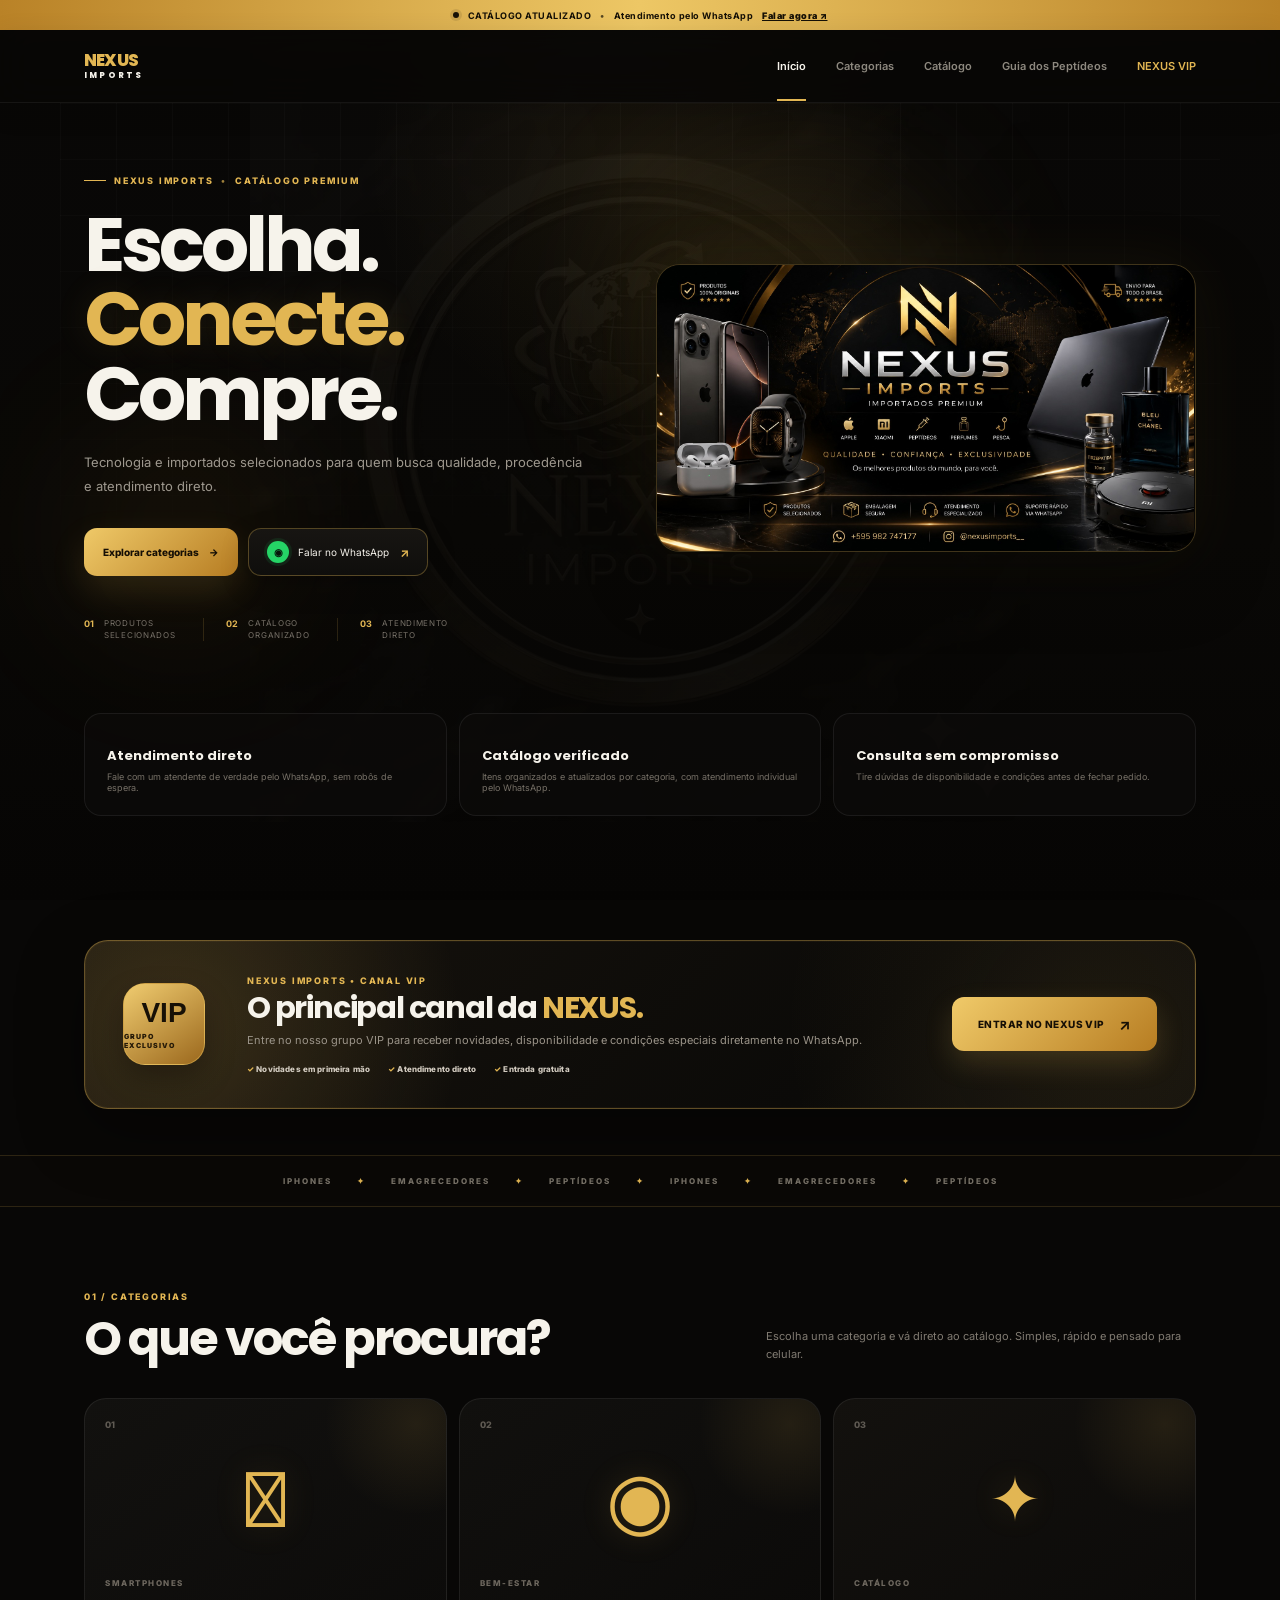
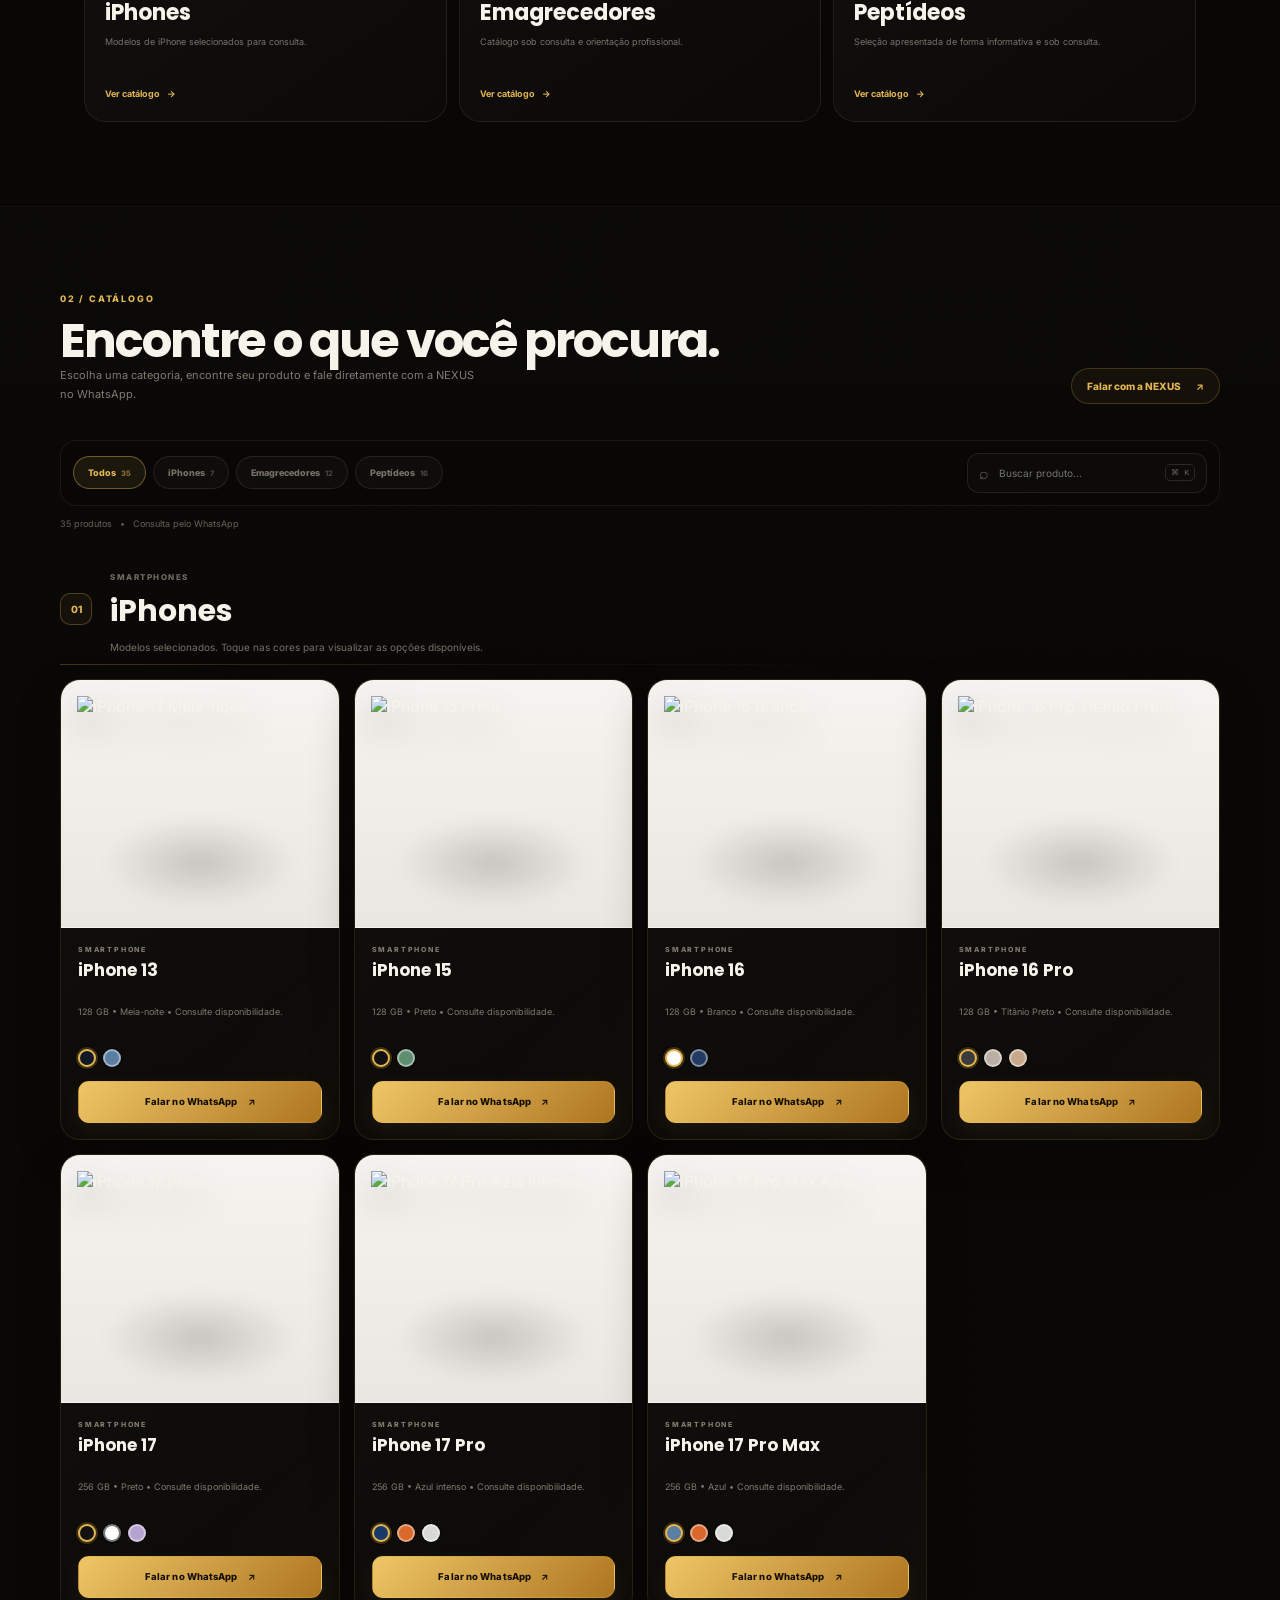
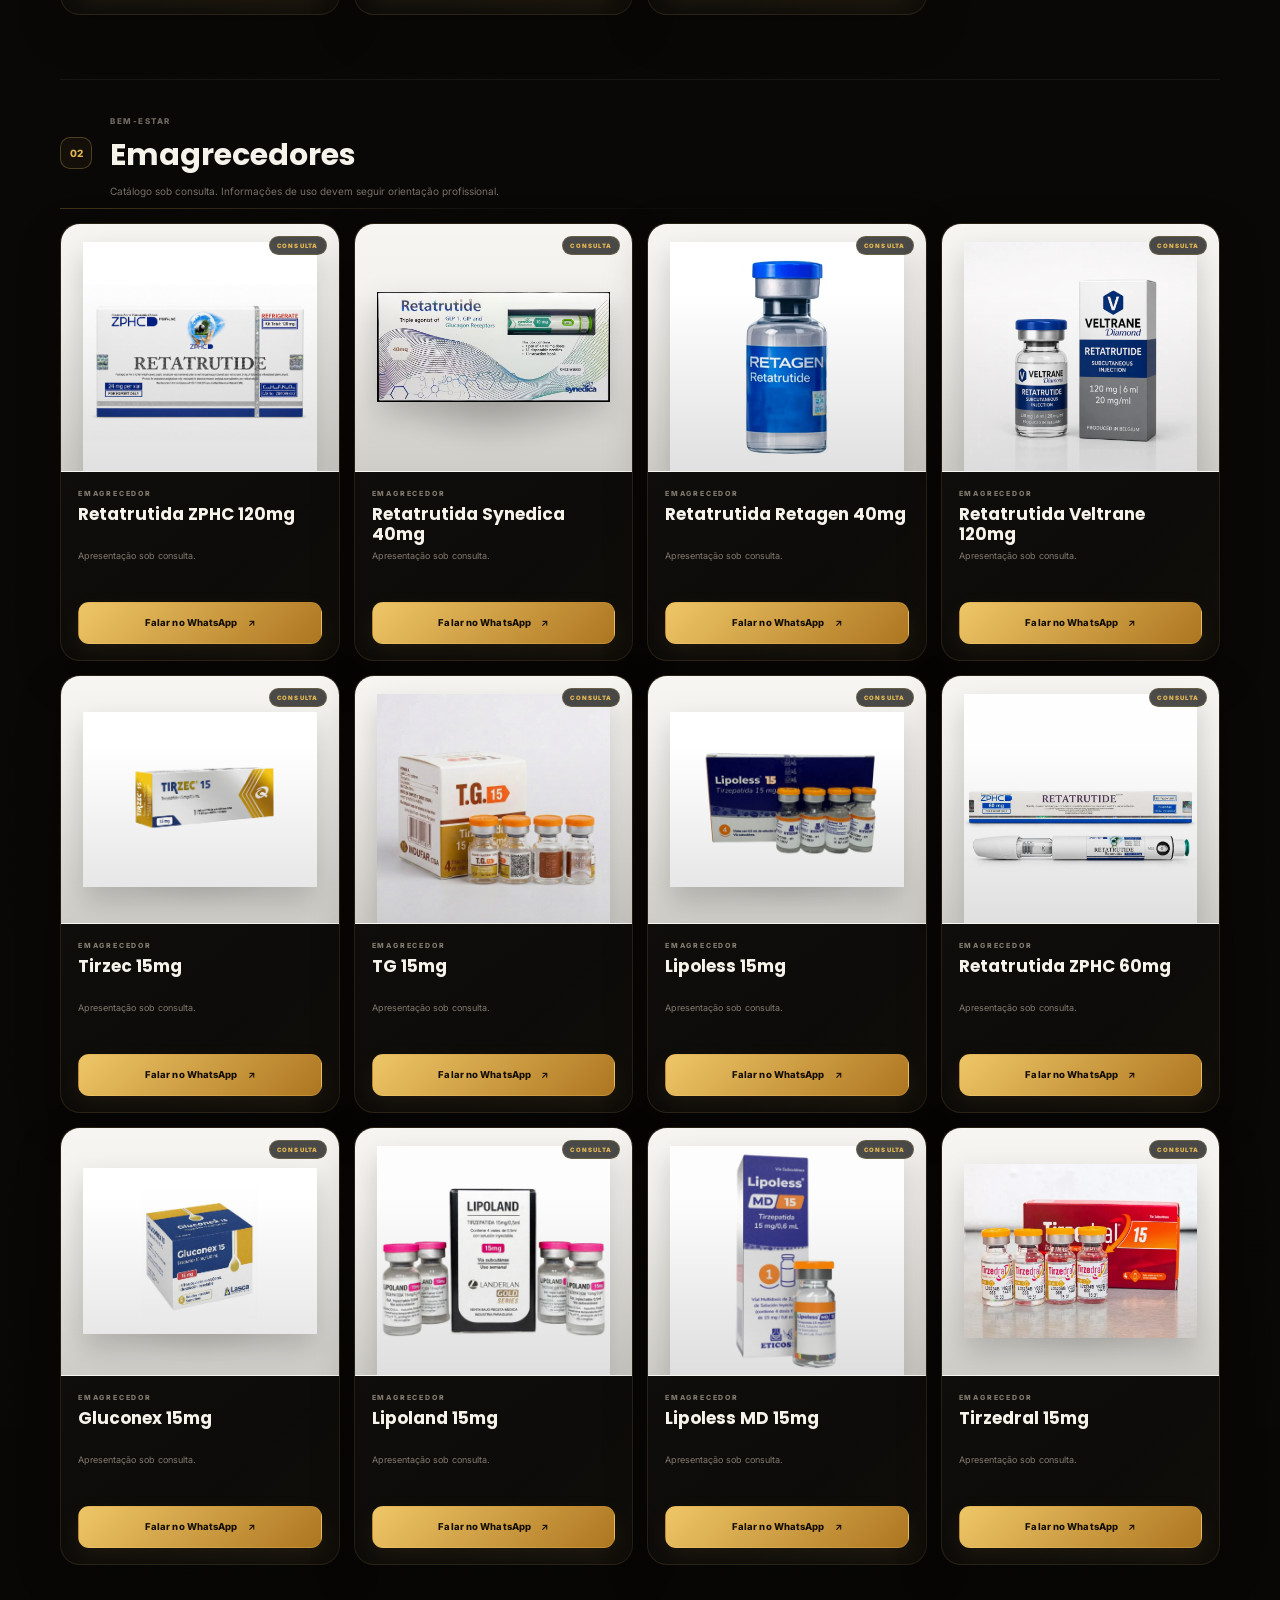
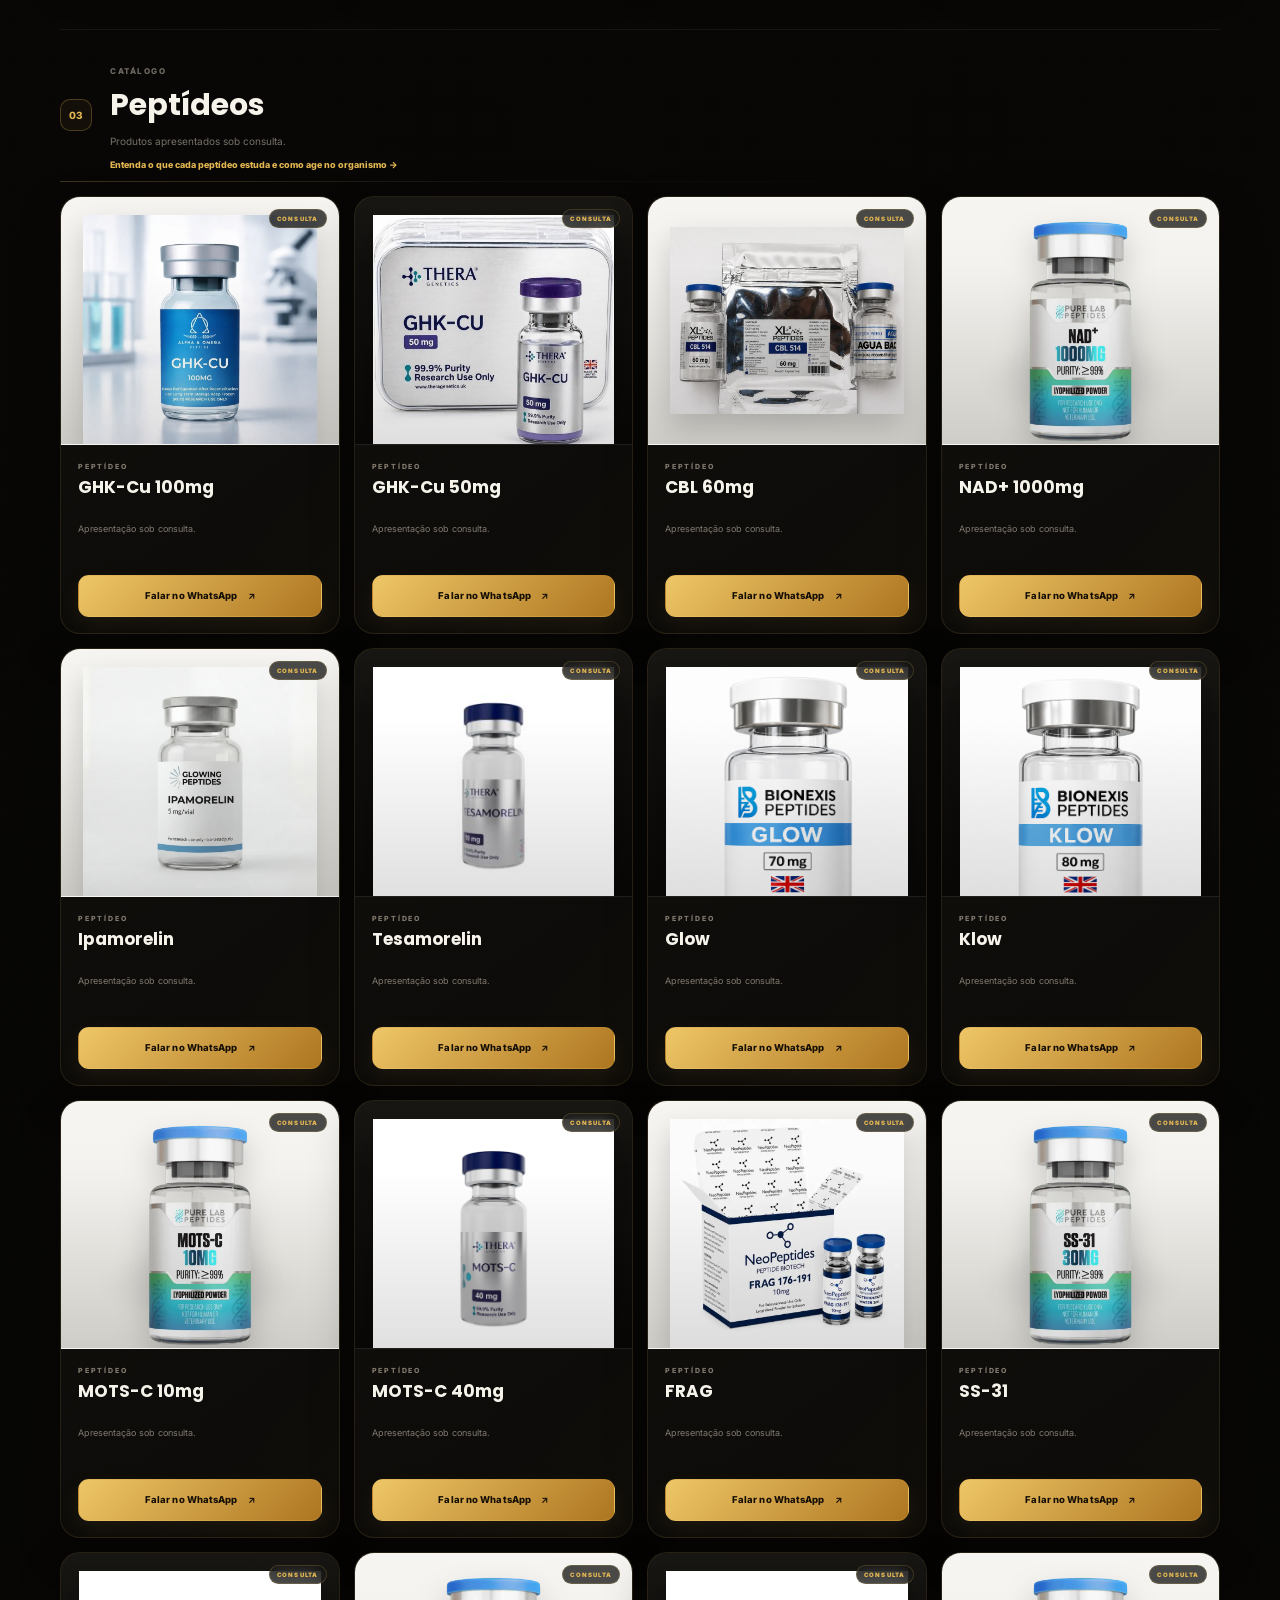
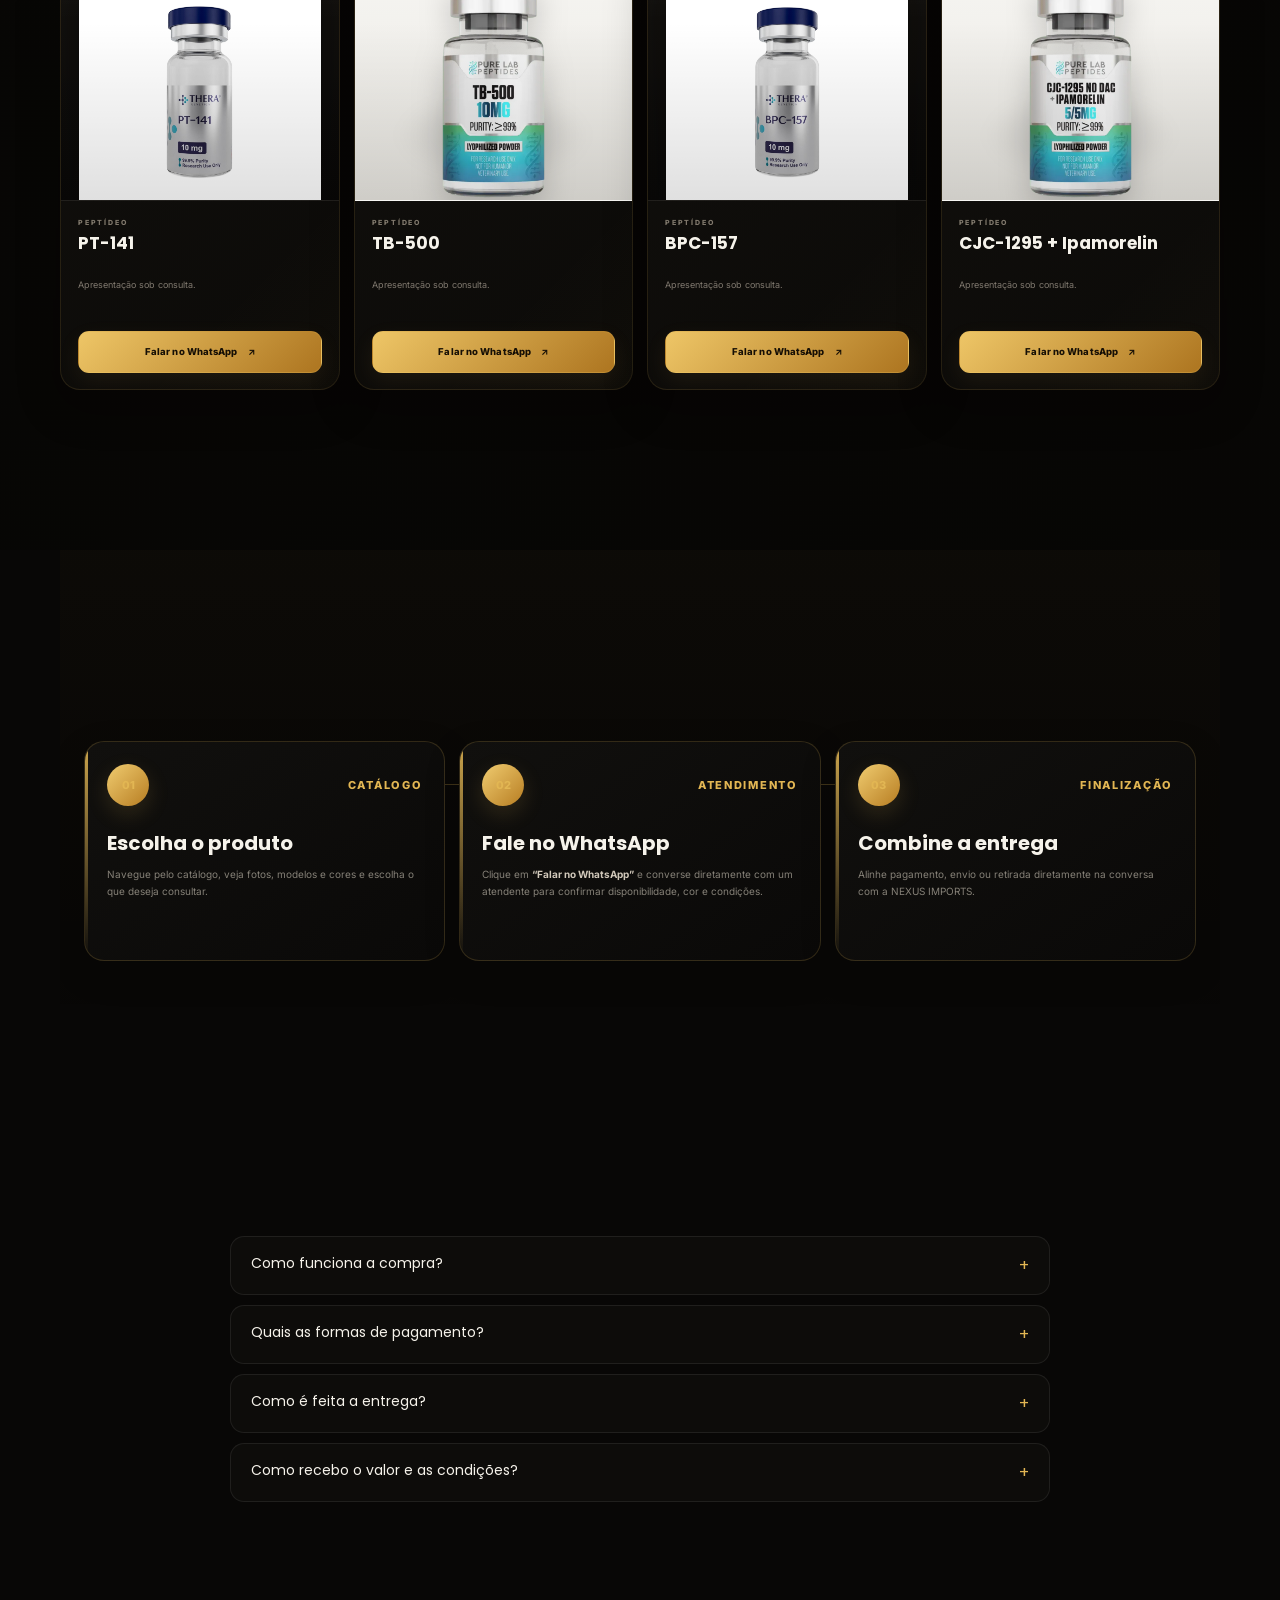
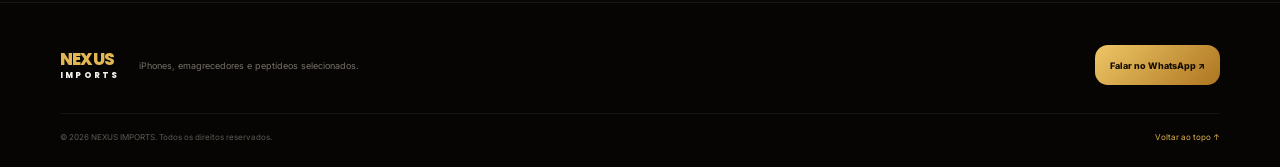
==== commit 496c00bc: "Add files via upload" ====
--- a/index.html
+++ b/index.html
@@ -39,7 +39,7 @@
 <nav aria-label="Navegação principal" class="nav" id="main-nav">
 <a class="nav-link active" href="#inicio">Início</a>
 <a class="nav-link" href="#categorias">Categorias</a>
-<a class="nav-link" href="#catalogo">Catálogo</a><a class="nav-link nav-vip" href="#promocoes">NEXUS VIP</a>
+<a class="nav-link" href="#catalogo">Catálogo</a><a class="nav-link" href="guia-peptideos.html">Guia dos Peptídeos</a><a class="nav-link nav-vip" href="#promocoes">NEXUS VIP</a>
 </nav>
 <button aria-controls="main-nav" aria-expanded="false" aria-label="Abrir menu" class="menu-btn" type="button"><span></span><span></span><span></span></button>
 </div>
@@ -102,14 +102,14 @@
 <a class="catalog-whatsapp" data-wa-link="" href="#" rel="noopener" target="_blank"><span>Falar com a NEXUS</span><b>↗</b></a>
 </div>
 <div class="catalog-toolbar">
-<div aria-label="Filtrar catálogo" class="catalog-tabs" role="tablist"><button aria-selected="true" class="catalog-tab active" data-category="todos" role="tab" type="button">Todos <small>36</small></button><button aria-selected="false" class="catalog-tab" data-category="iphones" role="tab" type="button">iPhones <small>7</small></button><button aria-selected="false" class="catalog-tab" data-category="emagrecedores" role="tab" type="button">Emagrecedores <small>12</small></button><button aria-selected="false" class="catalog-tab" data-category="peptideos" role="tab" type="button">Peptídeos <small>17</small></button></div>
+<div aria-label="Filtrar catálogo" class="catalog-tabs" role="tablist"><button aria-selected="true" class="catalog-tab active" data-category="todos" role="tab" type="button">Todos <small>35</small></button><button aria-selected="false" class="catalog-tab" data-category="iphones" role="tab" type="button">iPhones <small>7</small></button><button aria-selected="false" class="catalog-tab" data-category="emagrecedores" role="tab" type="button">Emagrecedores <small>12</small></button><button aria-selected="false" class="catalog-tab" data-category="peptideos" role="tab" type="button">Peptídeos <small>16</small></button></div>
 <label class="catalog-search"><span>⌕</span><input autocomplete="off" id="catalog-search" placeholder="Buscar produto..." type="search"/><kbd>⌘ K</kbd></label>
 </div>
 <div class="catalog-result"><span id="result-count">35 produtos</span><span>•</span><span>Consulta pelo WhatsApp</span></div>
 <div class="catalog-sections"><section aria-labelledby="title-iphones" class="catalog-category" data-category="iphones"><div class="category-title"><div class="category-index">01</div><div><span>SMARTPHONES</span><h3 id="title-iphones">iPhones</h3><p>Modelos selecionados. Toque nas cores para visualizar as opções disponíveis.</p></div></div><div class="catalog-product-grid">
 <article class="catalog-product" data-name="iphone 13" data-search="iphone 13 apple smartphone celular 128gb meia noite azul"><div class="catalog-product-image product-photo"><img alt="iPhone 13 meia-noite" class="iphone-color-image" height="1000" loading="lazy" referrerpolicy="no-referrer" src="https://cdn.atacadoconnect.com/produtos/1425154/cel-apple-iphone-13-128gb4-a2633-hn-61-midnight-1425154-izqmt.webp" width="1000"/></div><div class="catalog-product-info"><span>SMARTPHONE</span><h4>iPhone 13</h4><p class="iphone-color-label">128 GB • Consulte cores e disponibilidade.</p><div aria-label="Cores disponíveis" class="iphone-colors"><button aria-label="Selecionar Meia-noite" class="color-dot" data-color="Meia-noite" data-image="https://cdn.atacadoconnect.com/produtos/1425154/cel-apple-iphone-13-128gb4-a2633-hn-61-midnight-1425154-izqmt.webp" style="--swatch:#111827" title="Meia-noite" type="button"></button><button aria-label="Selecionar Azul" class="color-dot" data-color="Azul" data-image="https://cdn.atacadoconnect.com/produtos/1425161/cel-apple-iphone-13-128gb4-a2633-hn-61-blue-1425161-ph9rn.webp" style="--swatch:#5b7fa3" title="Azul" type="button"></button></div><button class="product-action" data-wa="iPhone 13">Falar no WhatsApp <b>↗</b></button></div></article><article class="catalog-product" data-name="iphone 15" data-search="iphone 15 apple smartphone celular 128gb preto verde"><div class="catalog-product-image product-photo"><img alt="iPhone 15 preto" class="iphone-color-image" height="1000" loading="lazy" referrerpolicy="no-referrer" src="https://cdn.atacadoconnect.com/produtos/1162240/apple-iphone-15-128gb-6gb-ram-tela-6-1-preto-somente-aparelho-1162240-72984.webp" width="1000"/></div><div class="catalog-product-info"><span>SMARTPHONE</span><h4>iPhone 15</h4><p class="iphone-color-label">128 GB • Consulte cores e disponibilidade.</p><div aria-label="Cores disponíveis" class="iphone-colors"><button aria-label="Selecionar Preto" class="color-dot" data-color="Preto" data-image="https://cdn.atacadoconnect.com/produtos/1162240/apple-iphone-15-128gb-6gb-ram-tela-6-1-preto-somente-aparelho-1162240-72984.webp" style="--swatch:#111111" title="Preto" type="button"></button><button aria-label="Selecionar Verde" class="color-dot" data-color="Verde" data-image="https://cdn.atacadoconnect.com/produtos/1230291/apple-iphone-15-swap-a-128gb-6gb-ram-tela-6-1-verde-somente-aparelho-1230291-33348.webp" style="--swatch:#5f8f70" title="Verde" type="button"></button></div><button class="product-action" data-wa="iPhone 15">Falar no WhatsApp <b>↗</b></button></div></article><article class="catalog-product" data-name="iphone 16" data-search="iphone 16 apple smartphone celular 128gb branco ultramarino"><div class="catalog-product-image product-photo"><img alt="iPhone 16 branco" class="iphone-color-image" height="1000" loading="lazy" referrerpolicy="no-referrer" src="https://cdn.atacadoconnect.com/produtos/1425123/cel-apple-iphone-16-128gb8-a3288-cha-61-white-dsfisic-1425123-cphq2.webp" width="1000"/></div><div class="catalog-product-info"><span>SMARTPHONE</span><h4>iPhone 16</h4><p class="iphone-color-label">128 GB • Consulte cores e disponibilidade.</p><div aria-label="Cores disponíveis" class="iphone-colors"><button aria-label="Selecionar Branco" class="color-dot" data-color="Branco" data-image="https://cdn.atacadoconnect.com/produtos/1425123/cel-apple-iphone-16-128gb8-a3288-cha-61-white-dsfisic-1425123-cphq2.webp" style="--swatch:#ffffff" title="Branco" type="button"></button><button aria-label="Selecionar Ultramarino" class="color-dot" data-color="Ultramarino" data-image="https://cdn.atacadoconnect.com/produtos/1129601/apple-iphone-16-a3287-hn-a-128gb-8gb-ram-tela-6-1-ultramarino-1129601-38917.webp" style="--swatch:#233b63" title="Ultramarino" type="button"></button></div><button class="product-action" data-wa="iPhone 16">Falar no WhatsApp <b>↗</b></button></div></article><article class="catalog-product" data-name="iphone 16 pro" data-search="iphone 16 pro apple smartphone celular 128gb preto natural branco deserto"><div class="catalog-product-image product-photo"><img alt="iPhone 16 Pro titânio preto" class="iphone-color-image" height="1000" loading="lazy" referrerpolicy="no-referrer" src="https://cdn.atacadoconnect.com/produtos/1425147/cel-apple-iphone-16-pro-128gb8-a3083-lla-63-blackt-esim-1425147-6cmfk.webp" width="1000"/></div><div class="catalog-product-info"><span>SMARTPHONE</span><h4>iPhone 16 Pro</h4><p class="iphone-color-label">128 GB • Consulte cores e disponibilidade.</p><div aria-label="Cores disponíveis" class="iphone-colors"><button aria-label="Selecionar Titânio Preto" class="color-dot" data-color="Titânio Preto" data-image="https://cdn.atacadoconnect.com/produtos/1425147/cel-apple-iphone-16-pro-128gb8-a3083-lla-63-blackt-esim-1425147-6cmfk.webp" style="--swatch:#3b3b3d" title="Titânio Preto" type="button"></button><button aria-label="Selecionar Titânio Natural" class="color-dot" data-color="Titânio Natural" data-image="https://cdn.atacadoconnect.com/produtos/1128864/apple-iphone-16-pro-a3083-ll-a-128gb-esim-tela-6-3-titanio-natural-1128864-58491.webp" style="--swatch:#b9b0a3" title="Titânio Natural" type="button"></button><button aria-label="Selecionar Titânio Deserto" class="color-dot" data-color="Titânio Deserto" data-image="https://cdn.atacadoconnect.com/produtos/1215281/apple-iphone-16-pro-swap-a-128gb-esim-tela-6-3-titanio-deserto-nao-ativado-somente-aparelho-1215281-45357.webp" style="--swatch:#c8a98b" title="Titânio Deserto" type="button"></button></div><button class="product-action" data-wa="iPhone 16 Pro">Falar no WhatsApp <b>↗</b></button></div></article><article class="catalog-product" data-name="iphone 17" data-search="iphone 17 apple smartphone celular 256gb preto branco lavanda"><div class="catalog-product-image product-photo"><img alt="iPhone 17 preto" class="iphone-color-image" height="1000" loading="lazy" referrerpolicy="no-referrer" src="https://cdn.atacadoconnect.com/produtos/1286359/apple-iphone-17-a3519-4j-256gb-8gb-ram-preto-1286359-27296.webp" width="1000"/></div><div class="catalog-product-info"><span>SMARTPHONE</span><h4>iPhone 17</h4><p class="iphone-color-label">256 GB • Consulte cores e disponibilidade.</p><div aria-label="Cores disponíveis" class="iphone-colors"><button aria-label="Selecionar Preto" class="color-dot" data-color="Preto" data-image="https://cdn.atacadoconnect.com/produtos/1286359/apple-iphone-17-a3519-4j-256gb-8gb-ram-preto-1286359-27296.webp" style="--swatch:#111111" title="Preto" type="button"></button><button aria-label="Selecionar Branco" class="color-dot" data-color="Branco" data-image="https://cdn.atacadoconnect.com/produtos/1286380/apple-iphone-17-a3519-4j-256gb-8gb-ram-tela-6-3-branco-1286380-55034.webp" style="--swatch:#ffffff" title="Branco" type="button"></button><button aria-label="Selecionar Lavanda" class="color-dot" data-color="Lavanda" data-image="https://cdn.atacadoconnect.com/produtos/1392173/cel-apple-iphone-17-256gb8-a3258-ll-63-lavender-esim-so-py-1392173-5athq.webp" style="--swatch:#b7a3d1" title="Lavanda" type="button"></button></div><button class="product-action" data-wa="iPhone 17">Falar no WhatsApp <b>↗</b></button></div></article><article class="catalog-product" data-name="iphone 17 pro" data-search="iphone 17 pro apple smartphone celular 256gb azul intenso laranja cósmico prata"><div class="catalog-product-image product-photo"><img alt="iPhone 17 Pro azul intenso" class="iphone-color-image" height="1000" loading="lazy" referrerpolicy="no-referrer" src="https://cdn.atacadoconnect.com/produtos/1306941/apple-iphone-17-pro-a3522-4j-256gb-esim-tela-6-3-azul-intenso-1306941-84577.webp" width="1000"/></div><div class="catalog-product-info"><span>SMARTPHONE</span><h4>iPhone 17 Pro</h4><p class="iphone-color-label">256 GB • Azul intenso • Referência A3522.</p><div aria-label="Cores disponíveis" class="iphone-colors"><button aria-label="Selecionar Azul intenso" class="color-dot" data-color="Azul intenso" data-image="https://cdn.atacadoconnect.com/produtos/1306941/apple-iphone-17-pro-a3522-4j-256gb-esim-tela-6-3-azul-intenso-1306941-84577.webp" style="--swatch:#173a6b" title="Azul intenso" type="button"></button><button aria-label="Selecionar Laranja Cósmico" class="color-dot" data-color="Laranja Cósmico" data-image="https://cdn.atacadoconnect.com/produtos/1324112/apple-iphone-17-pro-a3522-vc-256gb-esim-tela-6-3-laranja-cosmico-1324112-02564.webp" style="--swatch:#d9682b" title="Laranja Cósmico" type="button"></button><button aria-label="Selecionar Prata" class="color-dot" data-color="Prata" data-image="https://cdn.atacadoconnect.com/produtos/1306934/apple-iphone-17-pro-a3522-4j-256gb-esim-tela-6-3-prata-1306934-44213.webp" style="--swatch:#d9d9d6" title="Prata" type="button"></button></div><button class="product-action" data-wa="iPhone 17 Pro">Falar no WhatsApp <b>↗</b></button></div></article><article class="catalog-product" data-name="iphone 17 pro max" data-search="iphone 17 pro max apple smartphone celular 256gb azul laranja cósmico prata"><div class="catalog-product-image product-photo"><img alt="iPhone 17 Pro Max azul" class="iphone-color-image" height="1000" loading="lazy" referrerpolicy="no-referrer" src="https://cdn.atacadoconnect.com/produtos/1274974/apple-iphone-17-pro-max-a3257-ll-256gb-12gb-ram-esim-tela-6-9-azul-1274974-58342.webp" width="1000"/></div><div class="catalog-product-info"><span>SMARTPHONE</span><h4>iPhone 17 Pro Max</h4><p class="iphone-color-label">256 GB • Consulte cores e disponibilidade.</p><div aria-label="Cores disponíveis" class="iphone-colors"><button aria-label="Selecionar Azul" class="color-dot" data-color="Azul" data-image="https://cdn.atacadoconnect.com/produtos/1274974/apple-iphone-17-pro-max-a3257-ll-256gb-12gb-ram-esim-tela-6-9-azul-1274974-58342.webp" style="--swatch:#5b7fa3" title="Azul" type="button"></button><button aria-label="Selecionar Laranja Cósmico" class="color-dot" data-color="Laranja Cósmico" data-image="https://cdn.atacadoconnect.com/produtos/1274967/apple-iphone-17-pro-max-a3257-ll-256gb-12gb-ram-esim-tela-6-9-laranja-cosmico-1274967-15111.webp" style="--swatch:#d9682b" title="Laranja Cósmico" type="button"></button><button aria-label="Selecionar Prata" class="color-dot" data-color="Prata" data-image="https://cdn.atacadoconnect.com/produtos/1274950/apple-iphone-17-pro-max-a3257-ll-256gb-12gb-ram-esim-tela-6-9-prata-1274950-26919.webp" style="--swatch:#d9d9d6" title="Prata" type="button"></button></div><button class="product-action" data-wa="iPhone 17 Pro Max">Falar no WhatsApp <b>↗</b></button></div></article></div></section><section aria-labelledby="title-emagrecedores" class="catalog-category" data-category="emagrecedores">
 <div class="category-title"><div class="category-index">02</div><div><span>BEM-ESTAR</span><h3 id="title-emagrecedores">Emagrecedores</h3><p>Catálogo sob consulta. Informações de uso devem seguir orientação profissional.</p></div></div><div class="catalog-product-grid"><article class="catalog-product" data-name="retatrutida zphc 120mg" data-search="retatrutida zphc 120mg emagrecedor"><div class="catalog-product-image real-product"><img alt="Retatrutida ZPHC 120mg" height="480" loading="lazy" src="assets/images/emagrecedores/retatrutida-zphc-120.jpg" width="640"/></div><div class="catalog-product-info"><span>EMAGRECEDOR</span><h4>Retatrutida ZPHC 120mg</h4><p>Apresentação sob consulta.</p><button class="product-action" data-wa="Retatrutida ZPHC 120mg">Falar no WhatsApp <b>↗</b></button></div></article><article class="catalog-product" data-name="retatrutida synedica 40mg" data-search="retatrutida synedica 40mg emagrecedor"><div class="catalog-product-image real-product"><img alt="Retatrutida Synedica 40mg" height="480" loading="lazy" src="assets/images/emagrecedores/retatrutida-synedica-40.jpg" width="640"/></div><div class="catalog-product-info"><span>EMAGRECEDOR</span><h4>Retatrutida Synedica 40mg</h4><p>Apresentação sob consulta.</p><button class="product-action" data-wa="Retatrutida Synedica 40mg">Falar no WhatsApp <b>↗</b></button></div></article><article class="catalog-product" data-name="retatrutida retagen 40mg" data-search="retatrutida retagen 40mg emagrecedor"><div class="catalog-product-image real-product"><img alt="Retatrutida Retagen 40mg" height="640" loading="lazy" src="assets/images/emagrecedores/retagen-40.webp" width="640"/></div><div class="catalog-product-info"><span>EMAGRECEDOR</span><h4>Retatrutida Retagen 40mg</h4><p>Apresentação sob consulta.</p><button class="product-action" data-wa="Retatrutida Retagen 40mg">Falar no WhatsApp <b>↗</b></button></div></article><article class="catalog-product" data-name="retatrutida veltrane 120mg" data-search="retatrutida veltrane 120mg emagrecedor"><div class="catalog-product-image real-product"><img alt="Retatrutida Veltrane 120mg" height="640" loading="lazy" src="assets/images/emagrecedores/veltrane-120.webp" width="640"/></div><div class="catalog-product-info"><span>EMAGRECEDOR</span><h4>Retatrutida Veltrane 120mg</h4><p>Apresentação sob consulta.</p><button class="product-action" data-wa="Retatrutida Veltrane 120mg">Falar no WhatsApp <b>↗</b></button></div></article><article class="catalog-product" data-name="tirzec 15mg" data-search="tirzec 15mg emagrecedor"><div class="catalog-product-image real-product"><img alt="Tirzec 15mg" height="768" loading="lazy" src="assets/images/emagrecedores/tirzec-15.jpg" width="1024"/></div><div class="catalog-product-info"><span>EMAGRECEDOR</span><h4>Tirzec 15mg</h4><p>Apresentação sob consulta.</p><button class="product-action" data-wa="Tirzec 15mg">Falar no WhatsApp <b>↗</b></button></div></article><article class="catalog-product" data-name="tg 15mg" data-search="tg 15mg emagrecedor"><div class="catalog-product-image real-product"><img alt="TG 15mg" loading="lazy" src="assets/images/emagrecedores/tg-15.jpg"/></div><div class="catalog-product-info"><span>EMAGRECEDOR</span><h4>TG 15mg</h4><p>Apresentação sob consulta.</p><button class="product-action" data-wa="TG 15mg">Falar no WhatsApp <b>↗</b></button></div></article><article class="catalog-product" data-name="lipoless 15mg" data-search="lipoless 15mg emagrecedor"><div class="catalog-product-image real-product"><img alt="Lipoless 15mg" height="768" loading="lazy" src="assets/images/emagrecedores/lipoless-15-4amp.jpg" width="1024"/></div><div class="catalog-product-info"><span>EMAGRECEDOR</span><h4>Lipoless 15mg</h4><p>Apresentação sob consulta.</p><button class="product-action" data-wa="Lipoless 15mg">Falar no WhatsApp <b>↗</b></button></div></article><article class="catalog-product" data-name="retatrutida zphc 60mg" data-search="retatrutida zphc 60mg emagrecedor"><div class="catalog-product-image real-product"><img alt="Retatrutida ZPHC 60mg" height="1365" loading="lazy" src="assets/images/emagrecedores/retatrutida-zphc-60-caneta.webp" width="768"/></div><div class="catalog-product-info"><span>EMAGRECEDOR</span><h4>Retatrutida ZPHC 60mg</h4><p>Apresentação sob consulta.</p><button class="product-action" data-wa="Retatrutida ZPHC 60mg">Falar no WhatsApp <b>↗</b></button></div></article><article class="catalog-product" data-name="gluconex 15mg" data-search="gluconex 15mg tirzepatida emagrecedor"><div class="catalog-product-image real-product"><img alt="Gluconex 15mg" height="1115" loading="lazy" src="assets/images/emagrecedores/gluconex-15.webp" width="1115"/></div><div class="catalog-product-info"><span>EMAGRECEDOR</span><h4>Gluconex 15mg</h4><p>Apresentação sob consulta.</p><button class="product-action" data-wa="Gluconex 15mg">Falar no WhatsApp <b>↗</b></button></div></article><article class="catalog-product" data-name="lipoland 15mg" data-search="lipoland 15mg tirzepatida emagrecedor"><div class="catalog-product-image real-product"><img alt="Lipoland 15mg" height="1024" loading="lazy" src="assets/images/emagrecedores/lipoland-15.webp" width="1024"/></div><div class="catalog-product-info"><span>EMAGRECEDOR</span><h4>Lipoland 15mg</h4><p>Apresentação sob consulta.</p><button class="product-action" data-wa="Lipoland 15mg">Falar no WhatsApp <b>↗</b></button></div></article><article class="catalog-product" data-name="lipoless md 15mg" data-search="lipoless md 15mg tirzepatida emagrecedor"><div class="catalog-product-image real-product"><img alt="Lipoless MD 15mg" height="1000" loading="lazy" src="assets/images/emagrecedores/lipoless-md-15.webp" width="1000"/></div><div class="catalog-product-info"><span>EMAGRECEDOR</span><h4>Lipoless MD 15mg</h4><p>Apresentação sob consulta.</p><button class="product-action" data-wa="Lipoless MD 15mg">Falar no WhatsApp <b>↗</b></button></div></article><article class="catalog-product" data-name="tirzedral 15mg" data-search="tirzedral 15mg tirzepatida emagrecedor"><div class="catalog-product-image real-product"><img alt="Tirzedral 15mg" height="640" loading="lazy" src="assets/images/emagrecedores/tirzedral-15.webp" width="640"/></div><div class="catalog-product-info"><span>EMAGRECEDOR</span><h4>Tirzedral 15mg</h4><p>Apresentação sob consulta.</p><button class="product-action" data-wa="Tirzedral 15mg">Falar no WhatsApp <b>↗</b></button></div></article></div></section><section aria-labelledby="title-peptideos" class="catalog-category" data-category="peptideos">
-<div class="category-title"><div class="category-index">03</div><div><span>CATÁLOGO</span><h3 id="title-peptideos">Peptídeos</h3><p>Produtos apresentados sob consulta.</p></div></div><div class="catalog-product-grid"><article class="catalog-product" data-name="ghk-cu 100mg" data-search="ghk-cu 100mg peptideo"><div class="catalog-product-image simple-box real-product"><img alt="GHK-Cu 100mg" height="640" loading="lazy" src="assets/images/peptideos/ghk-cu-100-alpha.webp" width="640"/></div><div class="catalog-product-info"><span>PEPTÍDEO</span><h4>GHK-Cu 100mg</h4><p>Apresentação sob consulta.</p><button class="product-action" data-wa="GHK-Cu 100mg">Falar no WhatsApp <b>↗</b></button></div></article><article class="catalog-product" data-name="ghk-cu 50mg" data-search="ghk-cu 50mg peptideo"><div class="catalog-product-image simple-box"><img alt="GHK-Cu 50mg" height="480" loading="lazy" src="assets/images/peptideos/ghk-cu-50.jpg" width="640"/></div><div class="catalog-product-info"><span>PEPTÍDEO</span><h4>GHK-Cu 50mg</h4><p>Apresentação sob consulta.</p><button class="product-action" data-wa="GHK-Cu 50mg">Falar no WhatsApp <b>↗</b></button></div></article><article class="catalog-product" data-name="cbl 60mg" data-search="cbl 60mg peptideo"><div class="catalog-product-image simple-box real-product"><img alt="CBL 60mg" height="640" loading="lazy" src="assets/images/peptideos/cbl-60.webp" width="640"/></div><div class="catalog-product-info"><span>PEPTÍDEO</span><h4>CBL 60mg</h4><p>Apresentação sob consulta.</p><button class="product-action" data-wa="CBL 60mg">Falar no WhatsApp <b>↗</b></button></div></article><article class="catalog-product" data-name="nad+ 1000mg" data-search="nad+ 1000mg peptideo"><div class="catalog-product-image simple-box real-product"><img alt="NAD+ 1000mg" height="640" loading="lazy" src="assets/images/peptideos/nad-1000.webp" width="640"/></div><div class="catalog-product-info"><span>PEPTÍDEO</span><h4>NAD+ 1000mg</h4><p>Apresentação sob consulta.</p><button class="product-action" data-wa="NAD+ 1000mg">Falar no WhatsApp <b>↗</b></button></div></article><article class="catalog-product" data-name="ipamorelin" data-search="ipamorelin peptideo"><div class="catalog-product-image simple-box real-product"><img alt="Ipamorelin" height="640" loading="lazy" src="assets/images/peptideos/ipamorelin-5.webp" width="640"/></div><div class="catalog-product-info"><span>PEPTÍDEO</span><h4>Ipamorelin</h4><p>Apresentação sob consulta.</p><button class="product-action" data-wa="Ipamorelin">Falar no WhatsApp <b>↗</b></button></div></article><article class="catalog-product" data-name="tesamorelin" data-search="tesamorelin peptideo"><div class="catalog-product-image simple-box"><img alt="Tesamorelin" height="300" loading="lazy" src="assets/images/peptideos/tesamorelin-10.jpg" width="300"/></div><div class="catalog-product-info"><span>PEPTÍDEO</span><h4>Tesamorelin</h4><p>Apresentação sob consulta.</p><button class="product-action" data-wa="Tesamorelin">Falar no WhatsApp <b>↗</b></button></div></article><article class="catalog-product" data-name="glow" data-search="glow peptideo"><div class="catalog-product-image simple-box"><img alt="Glow" height="1120" loading="lazy" src="assets/images/peptideos/glow-70.jpg" width="1120"/></div><div class="catalog-product-info"><span>PEPTÍDEO</span><h4>Glow</h4><p>Apresentação sob consulta.</p><button class="product-action" data-wa="Glow">Falar no WhatsApp <b>↗</b></button></div></article><article class="catalog-product" data-name="klow" data-search="klow peptideo"><div class="catalog-product-image simple-box"><img alt="Klow" height="1120" loading="lazy" src="assets/images/peptideos/klow-80.jpg" width="1120"/></div><div class="catalog-product-info"><span>PEPTÍDEO</span><h4>Klow</h4><p>Apresentação sob consulta.</p><button class="product-action" data-wa="Klow">Falar no WhatsApp <b>↗</b></button></div></article><article class="catalog-product" data-name="mots-c 10mg" data-search="mots-c 10mg peptideo"><div class="catalog-product-image simple-box real-product"><img alt="MOTS-C 10mg" height="640" loading="lazy" src="assets/images/peptideos/mots-c-10.webp" width="640"/></div><div class="catalog-product-info"><span>PEPTÍDEO</span><h4>MOTS-C 10mg</h4><p>Apresentação sob consulta.</p><button class="product-action" data-wa="MOTS-C 10mg">Falar no WhatsApp <b>↗</b></button></div></article><article class="catalog-product" data-name="mots-c 40mg" data-search="mots-c 40mg peptideo"><div class="catalog-product-image simple-box"><img alt="MOTS-C 40mg" height="1024" loading="lazy" src="assets/images/peptideos/mots-c-40.jpg" width="1024"/></div><div class="catalog-product-info"><span>PEPTÍDEO</span><h4>MOTS-C 40mg</h4><p>Apresentação sob consulta.</p><button class="product-action" data-wa="MOTS-C 40mg">Falar no WhatsApp <b>↗</b></button></div></article><article class="catalog-product" data-name="frag" data-search="frag peptideo"><div class="catalog-product-image simple-box real-product"><img alt="FRAG" height="640" loading="lazy" src="assets/images/peptideos/frag-10.webp" width="640"/></div><div class="catalog-product-info"><span>PEPTÍDEO</span><h4>FRAG</h4><p>Apresentação sob consulta.</p><button class="product-action" data-wa="FRAG">Falar no WhatsApp <b>↗</b></button></div></article><article class="catalog-product" data-name="ss-31" data-search="ss-31 peptideo"><div class="catalog-product-image simple-box real-product"><img alt="SS-31" height="640" loading="lazy" src="assets/images/peptideos/ss-31-30.webp" width="640"/></div><div class="catalog-product-info"><span>PEPTÍDEO</span><h4>SS-31</h4><p>Apresentação sob consulta.</p><button class="product-action" data-wa="SS-31">Falar no WhatsApp <b>↗</b></button></div></article><article class="catalog-product" data-name="pt-141" data-search="pt-141 peptideo"><div class="catalog-product-image simple-box"><img alt="PT-141" height="2048" loading="lazy" src="assets/images/peptideos/pt-141.jpg" width="2048"/></div><div class="catalog-product-info"><span>PEPTÍDEO</span><h4>PT-141</h4><p>Apresentação sob consulta.</p><button class="product-action" data-wa="PT-141">Falar no WhatsApp <b>↗</b></button></div></article><article class="catalog-product" data-name="tb-500" data-search="tb-500 peptideo"><div class="catalog-product-image simple-box real-product"><img alt="TB-500" height="640" loading="lazy" src="assets/images/peptideos/tb-500-10.webp" width="640"/></div><div class="catalog-product-info"><span>PEPTÍDEO</span><h4>TB-500</h4><p>Apresentação sob consulta.</p><button class="product-action" data-wa="TB-500">Falar no WhatsApp <b>↗</b></button></div></article><article class="catalog-product" data-name="bpc-157" data-search="bpc-157 peptideo"><div class="catalog-product-image simple-box"><img alt="BPC-157" height="2048" loading="lazy" src="assets/images/peptideos/bpc-157-10.jpg" width="2048"/></div><div class="catalog-product-info"><span>PEPTÍDEO</span><h4>BPC-157</h4><p>Apresentação sob consulta.</p><button class="product-action" data-wa="BPC-157">Falar no WhatsApp <b>↗</b></button></div></article><article class="catalog-product" data-name="cjc-1295 + ipamorelin" data-search="cjc-1295 + ipamorelin peptideo"><div class="catalog-product-image simple-box real-product"><img alt="CJC-1295 + Ipamorelin" height="640" loading="lazy" src="assets/images/peptideos/cjc-1295-ipamorelin-5-5.webp" width="640"/></div><div class="catalog-product-info"><span>PEPTÍDEO</span><h4>CJC-1295 + Ipamorelin</h4><p>Apresentação sob consulta.</p><button class="product-action" data-wa="CJC-1295 + Ipamorelin">Falar no WhatsApp <b>↗</b></button></div></article></div></section></div></section></main>
+<div class="category-title"><div class="category-index">03</div><div><span>CATÁLOGO</span><h3 id="title-peptideos">Peptídeos</h3><p>Produtos apresentados sob consulta.</p><a class="peptide-guide-link" href="guia-peptideos.html">Entenda o que cada peptídeo estuda e como age no organismo →</a></div></div><div class="catalog-product-grid"><article class="catalog-product" data-name="ghk-cu 100mg" data-search="ghk-cu 100mg peptideo"><div class="catalog-product-image simple-box real-product"><img alt="GHK-Cu 100mg" height="640" loading="lazy" src="assets/images/peptideos/ghk-cu-100-alpha.webp" width="640"/></div><div class="catalog-product-info"><span>PEPTÍDEO</span><h4>GHK-Cu 100mg</h4><p>Apresentação sob consulta.</p><button class="product-action" data-wa="GHK-Cu 100mg">Falar no WhatsApp <b>↗</b></button></div></article><article class="catalog-product" data-name="ghk-cu 50mg" data-search="ghk-cu 50mg peptideo"><div class="catalog-product-image simple-box"><img alt="GHK-Cu 50mg" height="480" loading="lazy" src="assets/images/peptideos/ghk-cu-50.jpg" width="640"/></div><div class="catalog-product-info"><span>PEPTÍDEO</span><h4>GHK-Cu 50mg</h4><p>Apresentação sob consulta.</p><button class="product-action" data-wa="GHK-Cu 50mg">Falar no WhatsApp <b>↗</b></button></div></article><article class="catalog-product" data-name="cbl 60mg" data-search="cbl 60mg peptideo"><div class="catalog-product-image simple-box real-product"><img alt="CBL 60mg" height="640" loading="lazy" src="assets/images/peptideos/cbl-60.webp" width="640"/></div><div class="catalog-product-info"><span>PEPTÍDEO</span><h4>CBL 60mg</h4><p>Apresentação sob consulta.</p><button class="product-action" data-wa="CBL 60mg">Falar no WhatsApp <b>↗</b></button></div></article><article class="catalog-product" data-name="nad+ 1000mg" data-search="nad+ 1000mg peptideo"><div class="catalog-product-image simple-box real-product"><img alt="NAD+ 1000mg" height="640" loading="lazy" src="assets/images/peptideos/nad-1000.webp" width="640"/></div><div class="catalog-product-info"><span>PEPTÍDEO</span><h4>NAD+ 1000mg</h4><p>Apresentação sob consulta.</p><button class="product-action" data-wa="NAD+ 1000mg">Falar no WhatsApp <b>↗</b></button></div></article><article class="catalog-product" data-name="ipamorelin" data-search="ipamorelin peptideo"><div class="catalog-product-image simple-box real-product"><img alt="Ipamorelin" height="640" loading="lazy" src="assets/images/peptideos/ipamorelin-5.webp" width="640"/></div><div class="catalog-product-info"><span>PEPTÍDEO</span><h4>Ipamorelin</h4><p>Apresentação sob consulta.</p><button class="product-action" data-wa="Ipamorelin">Falar no WhatsApp <b>↗</b></button></div></article><article class="catalog-product" data-name="tesamorelin" data-search="tesamorelin peptideo"><div class="catalog-product-image simple-box"><img alt="Tesamorelin" height="300" loading="lazy" src="assets/images/peptideos/tesamorelin-10.jpg" width="300"/></div><div class="catalog-product-info"><span>PEPTÍDEO</span><h4>Tesamorelin</h4><p>Apresentação sob consulta.</p><button class="product-action" data-wa="Tesamorelin">Falar no WhatsApp <b>↗</b></button></div></article><article class="catalog-product" data-name="glow" data-search="glow peptideo"><div class="catalog-product-image simple-box"><img alt="Glow" height="1120" loading="lazy" src="assets/images/peptideos/glow-70.jpg" width="1120"/></div><div class="catalog-product-info"><span>PEPTÍDEO</span><h4>Glow</h4><p>Apresentação sob consulta.</p><button class="product-action" data-wa="Glow">Falar no WhatsApp <b>↗</b></button></div></article><article class="catalog-product" data-name="klow" data-search="klow peptideo"><div class="catalog-product-image simple-box"><img alt="Klow" height="1120" loading="lazy" src="assets/images/peptideos/klow-80.jpg" width="1120"/></div><div class="catalog-product-info"><span>PEPTÍDEO</span><h4>Klow</h4><p>Apresentação sob consulta.</p><button class="product-action" data-wa="Klow">Falar no WhatsApp <b>↗</b></button></div></article><article class="catalog-product" data-name="mots-c 10mg" data-search="mots-c 10mg peptideo"><div class="catalog-product-image simple-box real-product"><img alt="MOTS-C 10mg" height="640" loading="lazy" src="assets/images/peptideos/mots-c-10.webp" width="640"/></div><div class="catalog-product-info"><span>PEPTÍDEO</span><h4>MOTS-C 10mg</h4><p>Apresentação sob consulta.</p><button class="product-action" data-wa="MOTS-C 10mg">Falar no WhatsApp <b>↗</b></button></div></article><article class="catalog-product" data-name="mots-c 40mg" data-search="mots-c 40mg peptideo"><div class="catalog-product-image simple-box"><img alt="MOTS-C 40mg" height="1024" loading="lazy" src="assets/images/peptideos/mots-c-40.jpg" width="1024"/></div><div class="catalog-product-info"><span>PEPTÍDEO</span><h4>MOTS-C 40mg</h4><p>Apresentação sob consulta.</p><button class="product-action" data-wa="MOTS-C 40mg">Falar no WhatsApp <b>↗</b></button></div></article><article class="catalog-product" data-name="frag" data-search="frag peptideo"><div class="catalog-product-image simple-box real-product"><img alt="FRAG" height="640" loading="lazy" src="assets/images/peptideos/frag-10.webp" width="640"/></div><div class="catalog-product-info"><span>PEPTÍDEO</span><h4>FRAG</h4><p>Apresentação sob consulta.</p><button class="product-action" data-wa="FRAG">Falar no WhatsApp <b>↗</b></button></div></article><article class="catalog-product" data-name="ss-31" data-search="ss-31 peptideo"><div class="catalog-product-image simple-box real-product"><img alt="SS-31" height="640" loading="lazy" src="assets/images/peptideos/ss-31-30.webp" width="640"/></div><div class="catalog-product-info"><span>PEPTÍDEO</span><h4>SS-31</h4><p>Apresentação sob consulta.</p><button class="product-action" data-wa="SS-31">Falar no WhatsApp <b>↗</b></button></div></article><article class="catalog-product" data-name="pt-141" data-search="pt-141 peptideo"><div class="catalog-product-image simple-box"><img alt="PT-141" height="2048" loading="lazy" src="assets/images/peptideos/pt-141.jpg" width="2048"/></div><div class="catalog-product-info"><span>PEPTÍDEO</span><h4>PT-141</h4><p>Apresentação sob consulta.</p><button class="product-action" data-wa="PT-141">Falar no WhatsApp <b>↗</b></button></div></article><article class="catalog-product" data-name="tb-500" data-search="tb-500 peptideo"><div class="catalog-product-image simple-box real-product"><img alt="TB-500" height="640" loading="lazy" src="assets/images/peptideos/tb-500-10.webp" width="640"/></div><div class="catalog-product-info"><span>PEPTÍDEO</span><h4>TB-500</h4><p>Apresentação sob consulta.</p><button class="product-action" data-wa="TB-500">Falar no WhatsApp <b>↗</b></button></div></article><article class="catalog-product" data-name="bpc-157" data-search="bpc-157 peptideo"><div class="catalog-product-image simple-box"><img alt="BPC-157" height="2048" loading="lazy" src="assets/images/peptideos/bpc-157-10.jpg" width="2048"/></div><div class="catalog-product-info"><span>PEPTÍDEO</span><h4>BPC-157</h4><p>Apresentação sob consulta.</p><button class="product-action" data-wa="BPC-157">Falar no WhatsApp <b>↗</b></button></div></article><article class="catalog-product" data-name="cjc-1295 + ipamorelin" data-search="cjc-1295 + ipamorelin peptideo"><div class="catalog-product-image simple-box real-product"><img alt="CJC-1295 + Ipamorelin" height="640" loading="lazy" src="assets/images/peptideos/cjc-1295-ipamorelin-5-5.webp" width="640"/></div><div class="catalog-product-info"><span>PEPTÍDEO</span><h4>CJC-1295 + Ipamorelin</h4><p>Apresentação sob consulta.</p><button class="product-action" data-wa="CJC-1295 + Ipamorelin">Falar no WhatsApp <b>↗</b></button></div></article></div></section></div></section></main>
 <section aria-labelledby="how-title" class="how-it-works section-pad" id="como-funciona">
 <div class="section-head">
 <div><span class="eyebrow">COMO FUNCIONA</span><h2 id="how-title">Comprar é simples.</h2></div>
--- a/style.css
+++ b/style.css
@@ -692,3 +692,16 @@
 .promo-group-btn{position:relative;z-index:2;min-width:205px;min-height:54px;padding:0 20px;border-radius:12px;background:linear-gradient(135deg,#f0ca69,#b77d22);box-shadow:0 12px 28px rgba(226,182,83,.18);font-size:10px;letter-spacing:.4px}.nav-vip{color:var(--gold)!important}
 @media(max-width:900px){.promo-group-inner{grid-template-columns:72px minmax(0,1fr);gap:18px;padding:28px 24px}.promo-vip-badge{width:68px;height:68px;border-radius:18px}.promo-vip-badge span{font-size:23px}.promo-group-btn{grid-column:1/-1;width:100%}}
 @media(max-width:760px){.promo-group{padding:28px 16px 42px}.promo-group-inner{grid-template-columns:58px minmax(0,1fr);gap:13px;padding:22px 16px;border-radius:20px}.promo-vip-badge{width:58px;height:58px;border-radius:15px}.promo-vip-badge span{font-size:20px}.promo-vip-badge small{font-size:5px}.promo-copy h2{font-size:22px;line-height:1.12;margin:4px 0 6px}.promo-copy p{font-size:9px;line-height:1.55}.promo-points{display:grid;grid-template-columns:1fr;gap:6px;margin-top:11px}.promo-points span{font-size:8px}.promo-group-btn{min-height:50px;font-size:9px}.nav-vip{display:block}}
+/* Página 2 — Guia educativo de peptídeos */
+.guide-page{background:#080706;color:#f5f0e8}
+.guide-hero{max-width:1160px;margin:0 auto;padding-top:72px;padding-bottom:34px}
+.guide-kicker{font-size:10px;letter-spacing:2px;font-weight:900;color:var(--gold);text-transform:uppercase;display:flex;gap:10px;align-items:center}.guide-kicker span{display:inline-flex;width:34px;height:34px;border:1px solid rgba(226,182,83,.45);border-radius:10px;align-items:center;justify-content:center;background:rgba(226,182,83,.08)}
+.guide-hero h1{font-family:Poppins,sans-serif;font-size:clamp(42px,6vw,76px);line-height:.98;letter-spacing:-3px;margin:24px 0 18px}.guide-hero h1 em{color:var(--gold);font-style:normal}.guide-hero>p{max-width:760px;color:#aaa197;font-size:14px;line-height:1.75}
+.guide-switch{display:flex;flex-wrap:wrap;gap:10px;margin-top:28px}.guide-switch a{display:inline-flex;padding:12px 16px;border:1px solid rgba(226,182,83,.22);border-radius:12px;color:#c9c0b4;font-size:10px;font-weight:800;text-decoration:none;background:#0e0d0b}.guide-switch a.active{background:linear-gradient(135deg,#f0cc70,#b77d22);color:#171006;border-color:transparent}
+.guide-warning{max-width:1160px;margin:0 auto;padding-top:12px;padding-bottom:24px}.guide-warning>div{border:1px solid rgba(226,182,83,.22);border-radius:18px;padding:18px 20px;background:rgba(226,182,83,.05)}.guide-warning strong{color:var(--gold);font-size:12px}.guide-warning p{margin:6px 0 0;color:#aaa197;font-size:11px;line-height:1.65}
+.guide-grid{max-width:1160px;margin:0 auto;display:grid;grid-template-columns:repeat(2,minmax(0,1fr));gap:16px;padding-top:18px}
+.guide-card{position:relative;border:1px solid rgba(226,182,83,.15);border-radius:20px;padding:22px;background:linear-gradient(145deg,#14120f,#0c0b09);box-shadow:0 18px 45px rgba(0,0,0,.22);overflow:hidden}.guide-card:before{content:"";position:absolute;left:0;top:0;bottom:0;width:3px;background:linear-gradient(180deg,var(--gold),transparent)}
+.guide-card-head{display:grid;grid-template-columns:1fr auto;align-items:start;gap:12px;margin-bottom:18px}.guide-card-head span{grid-column:1/-1;font-size:8px;letter-spacing:1.6px;color:var(--gold);font-weight:900}.guide-card-head h2{font-family:Poppins,sans-serif;font-size:24px;line-height:1.05;margin:0;letter-spacing:-.8px}.guide-card-head b{width:34px;height:34px;border-radius:10px;display:flex;align-items:center;justify-content:center;background:rgba(226,182,83,.09);border:1px solid rgba(226,182,83,.25);color:var(--gold);font-size:10px}.guide-card h3{font-size:10px;text-transform:uppercase;letter-spacing:1.3px;color:#d8d0c5;margin:15px 0 6px}.guide-card p{font-size:11px;line-height:1.65;color:#a9a197;margin:0}.guide-card small{display:block;margin-top:15px;padding-top:12px;border-top:1px solid rgba(255,255,255,.06);font-size:9px;line-height:1.55;color:#777168}
+.guide-final{max-width:1160px;margin:0 auto;padding-top:42px}.guide-final-box{display:grid;grid-template-columns:1fr auto;gap:30px;align-items:center;border:1px solid rgba(226,182,83,.3);border-radius:22px;padding:30px;background:radial-gradient(circle at 0 50%,rgba(226,182,83,.12),transparent 35%),#0f0d0a}.guide-final-box h2{font-family:Poppins,sans-serif;font-size:28px;margin:7px 0}.guide-final-box p{max-width:700px;color:#9e968c;font-size:11px;line-height:1.65}.guide-final-actions{display:flex;flex-direction:column;gap:10px}.guide-final-actions a{min-width:190px;justify-content:center}.guide-sources{max-width:1160px;margin:0 auto;padding-top:18px;padding-bottom:70px}.guide-sources h2{font-size:14px}.guide-sources p{color:#777168;font-size:10px;line-height:1.7;max-width:850px}
+.peptide-guide-link{display:inline-block;margin-top:10px;color:var(--gold);font-size:9px;font-weight:800;text-decoration:none}.peptide-guide-link:hover{text-decoration:underline}
+@media(max-width:760px){.guide-hero{padding-top:42px;padding-left:20px;padding-right:20px}.guide-hero h1{font-size:42px;letter-spacing:-2px}.guide-hero>p{font-size:11px}.guide-grid{grid-template-columns:1fr;padding-left:16px;padding-right:16px}.guide-card{padding:19px}.guide-final{padding-left:16px;padding-right:16px}.guide-final-box{grid-template-columns:1fr;padding:22px}.guide-final-actions{width:100%}.guide-final-actions a{width:100%}.guide-switch a{font-size:9px}.guide-warning{padding-left:16px;padding-right:16px}.guide-sources{padding-left:20px;padding-right:20px}.peptide-guide-link{font-size:9px}}
